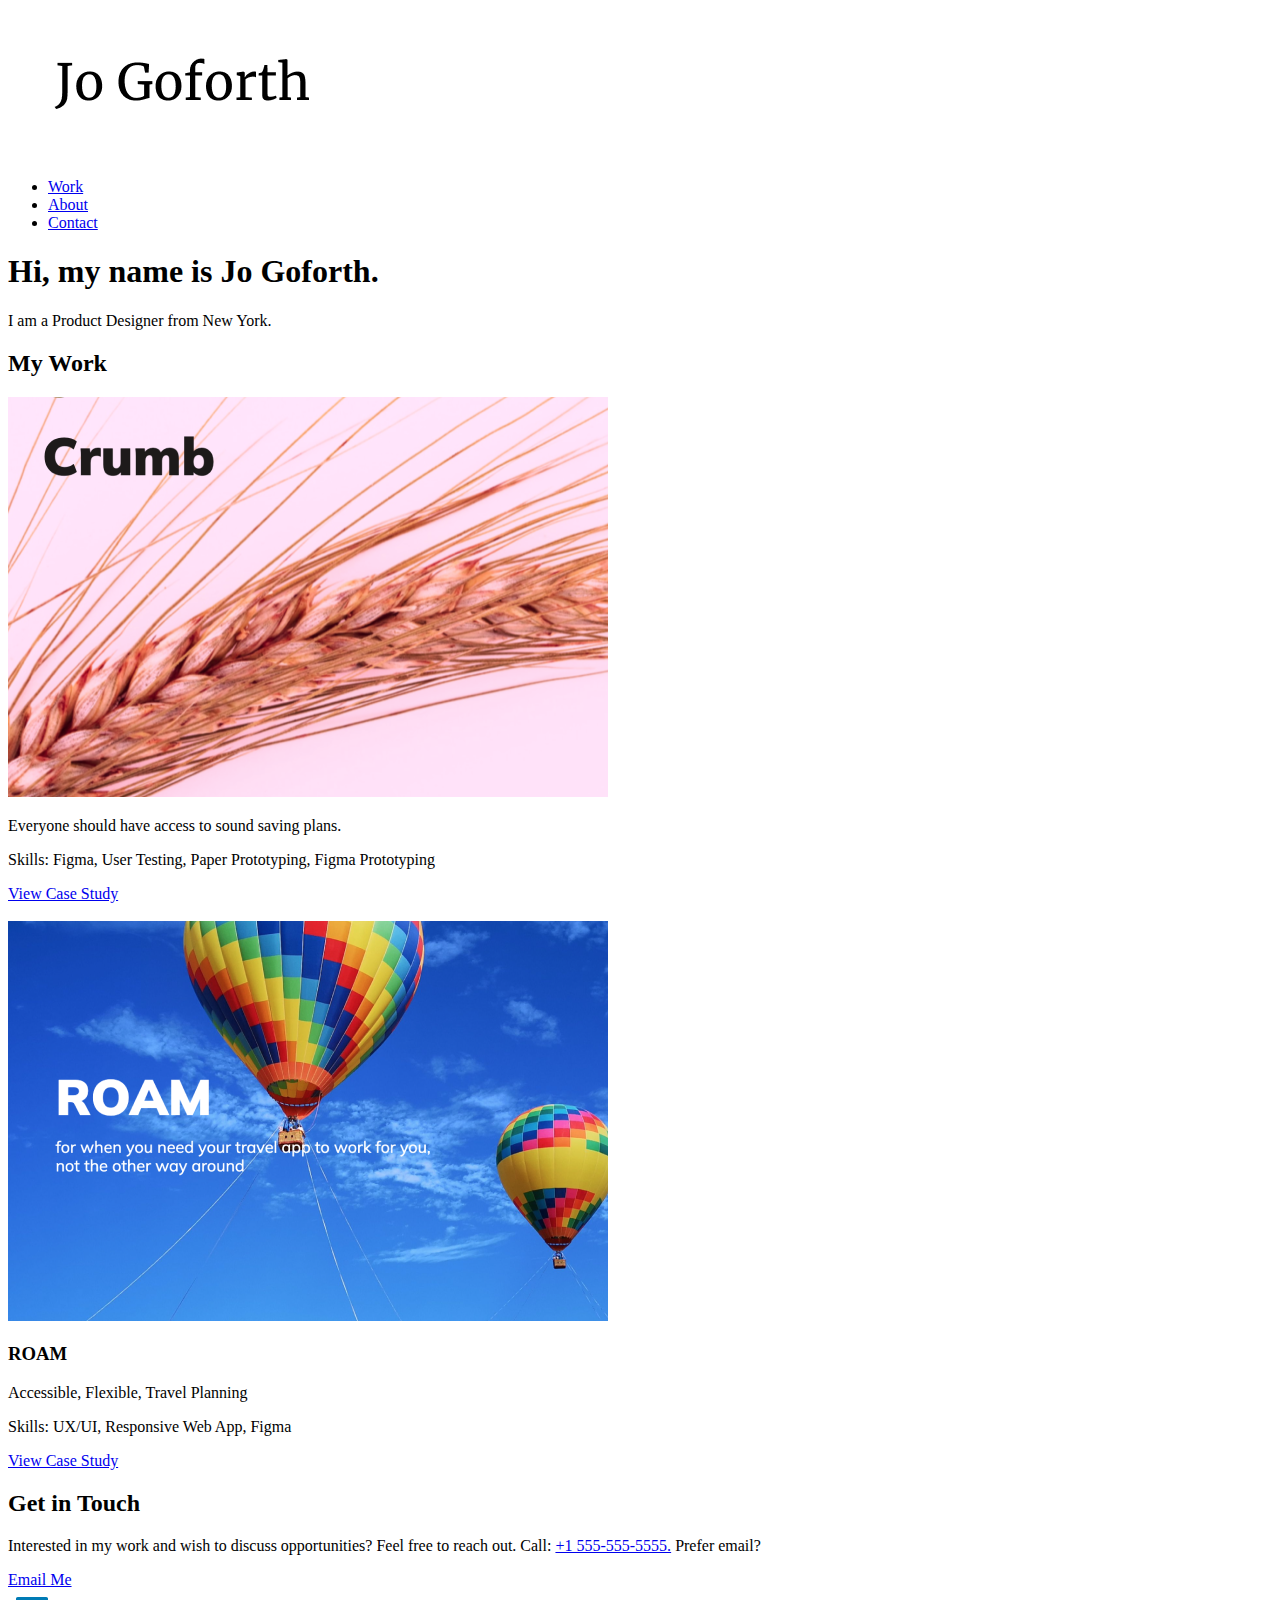
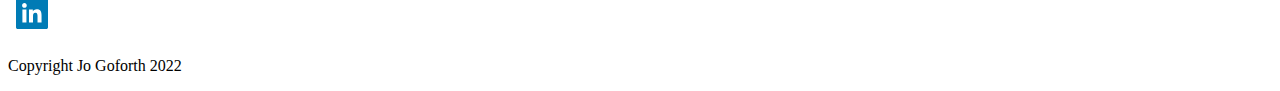
==== index.html @ c33d467b "Initial commit" ====
<!DOCTYPE html>
<html lang="en" dir="ltr">

    <head>
        <meta charset="=utf-8">
        <title>Jo Goforth Product Designer, NYC</title>
    </head>

    <body>
        <header>
            <div>
                <img src="img/name-logo.png.png" alt="Your Name">
            <nav>
                <ul>
                <li><a href="index.html">Work</a></li>
                <li><a href="about.html">About</a></li>
                <li><a href="#contact">Contact</a></li>
                </ul>
            </nav>
        </div>
    </header>
<main>

<div>
<div></div>
<h1>Hi, my name is Jo Goforth.</h1>
<span>I am a Product Designer from New York.</span>
<p></p>
</div>

<h2>My Work</h2>
<div>
<div>
<picture> <source srcset="img/crumb/crumb-600.png" media="(max-width:767px)">
<img src="img/crumb/crumb-600.png.png" alt="My Image">
</picture>
</div>
<div>
<p>Everyone should have access to sound saving plans.</p>
<p> Skills: Figma, User Testing, Paper Prototyping, Figma Prototyping</p>
<a href="#">View Case Study</a>
</div>
</div>
<br>
<div>
    <div>
    <picture> <source srcset="img/roam/roam-600.png" media="(max-width:767px)"> 
    <img src="img/roam/roam-600.png.png" alt="My Image">
    </picture>
    </div>
    <div>
    <h3>ROAM</h3>
    <p>Accessible, Flexible, Travel Planning</p>
    <p> Skills: UX/UI, Responsive Web App, Figma</p>
    <a href="#">View Case Study</a>
    </div>
    </div>
</main>
<footer id="contact">
    <div></div>
    <h2>Get in Touch</h2>
    <p>Interested in my work and wish to discuss opportunities? Feel free to reach out. Call: <a href="tel:+15166331224">+1 555-555-5555.</a> Prefer email?</p>
    <div>
    <a href="mailto:jfgoforthatgmail.com">Email Me</a>
    </div>

    <div>
    <a href="https://www.linkedin.com/in/jo-goforth-458111229/" target="_blank">
    <svg width="48px" height="48px" viewBox="0 0 48 48" version="1.1" xmlns="http://www.w3.org/2000/svg" xmlns:xlink="http://www.w3.org/1999/xlink">
        <title>Linkedin</title>
        <g id="Icon/Social/linkedin-color" stroke="none" stroke-width="1" fill="none" fill-rule="evenodd">
            <path d="M20.9716667,33.5527338 L25.001,33.5527338 L25.001,27.1328007 C25.001,25.439485 25.3213333,23.7988354 27.4206667,23.7988354 C29.491,23.7988354 29.517,25.7351486 29.517,27.2404662 L29.517,33.5527338 L33.5506667,33.5527338 L33.5506667,26.4341413 C33.5506667,22.9381777 32.796,20.2505391 28.711,20.2505391 C26.7483333,20.2505391 25.432,21.3265278 24.8943333,22.3471839 L24.839,22.3471839 L24.839,20.5725357 L20.9716667,20.5725357 L20.9716667,33.5527338 Z M16.423,14.1202696 C15.1273333,14.1202696 14.0823333,15.1682587 14.0823333,16.4595785 C14.0823333,17.7508984 15.1273333,18.7992208 16.423,18.7992208 C17.7133333,18.7992208 18.761,17.7508984 18.761,16.4595785 C18.761,15.1682587 17.7133333,14.1202696 16.423,14.1202696 L16.423,14.1202696 Z M14.4026667,33.5527338 L18.4406667,33.5527338 L18.4406667,20.5725357 L14.4026667,20.5725357 L14.4026667,33.5527338 Z M9.76633333,40 C8.79033333,40 8,39.2090082 8,38.2336851 L8,9.76631493 C8,8.79065843 8.79033333,8 9.76633333,8 L38.234,8 C39.2093333,8 40,8.79065843 40,9.76631493 L40,38.2336851 C40,39.2090082 39.2093333,40 38.234,40 L9.76633333,40 Z" id="Shape" fill="#007BB5"></path>
        </g>
    </svg>
    </a>
    </div>
    <div>
    <p>Copyright Jo Goforth 2022</p>
    </div>
</footer>
</body>

</html>
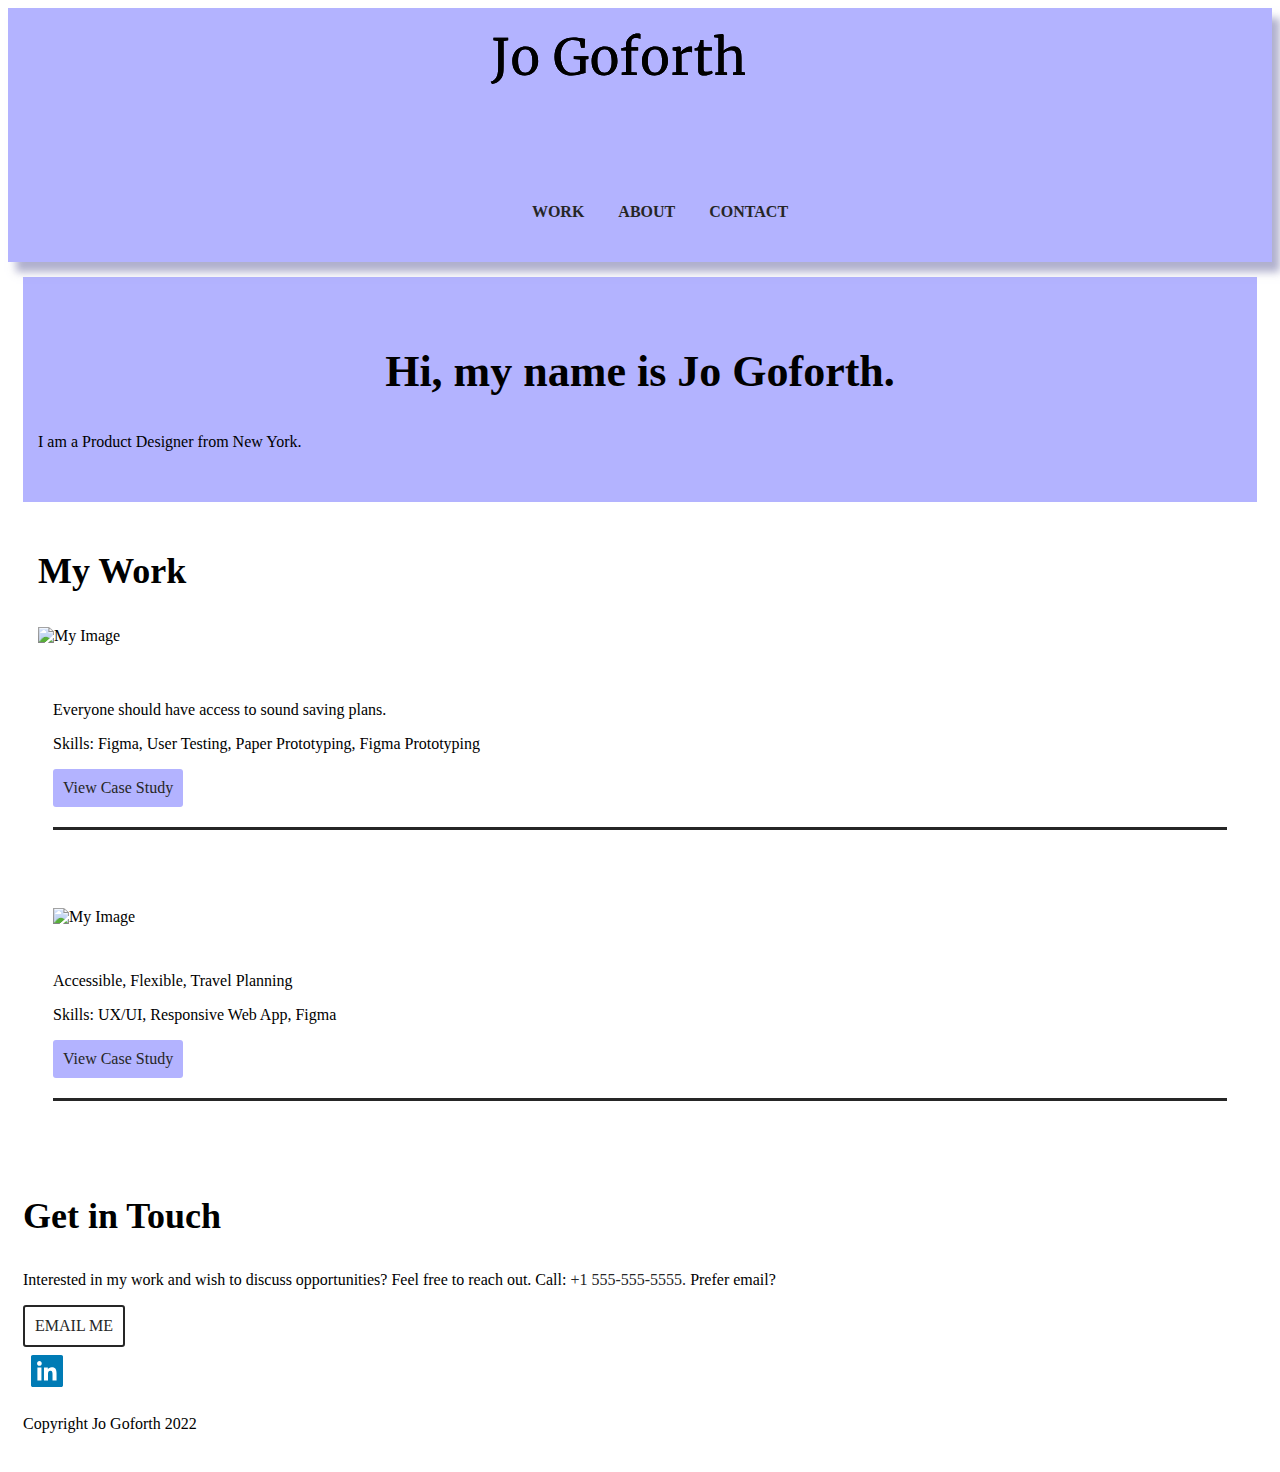
==== commit eef29480: "Added CSS Stylings" ====
--- a/index.html
+++ b/index.html
@@ -2,14 +2,22 @@
 <html lang="en" dir="ltr">
 
     <head>
+        <link rel="stylesheet" type="text/css" href="https://cdnjs.cloudflare.com/ajax/libs/normalize/8.0.0/normalize.min.css">
+  <link rel="stylesheet" type="text/css" href="css/style.css">
         <meta charset="=utf-8">
         <title>Jo Goforth Product Designer, NYC</title>
+        <meta name="viewport" content="width=device-width, initial-scale=1">
+        <link rel="preconnect" href="https://fonts.googleapis.com"><link rel="preconnect" href="https://fonts.gstatic.com" crossorigin>
+        <link href="https://fonts.googleapis.com/css2?family=Merriweather:ital,wght@0,300;0,400;0,700;0,900;1,300;1,400;1,700;1,900&display=swap" rel="stylesheet">
+        <link rel="stylesheet" href="https://cdnjs.cloudflare.com/ajax/libs/normalize/8.0.1/normalize.min.css" integrity="sha512-NhSC1YmyruXifcj/KFRWoC561YpHpc5Jtzgvbuzx5VozKpWvQ+4nXhPdFgmx8xqexRcpAglTj9sIBWINXa8x5w==" crossorigin="anonymous" referrerpolicy="no-referrer" />
     </head>
 
     <body>
         <header>
-            <div>
-                <img src="img/name-logo.png.png" alt="Your Name">
+            <div class="container" class="logo">
+                <svg> xmlns="http://www.w3.org/2000/svg" width="255" height="51" viewBox="0 0 255 51" fill="none">
+                    <path d="M0.7 48.85C2.16667 48.4167 3.48333 47.6333 4.65 46.5C5.81667 45.4 6.66667 44.0333 7.2 42.4C7.63333 41.1333 7.91667 39.6667 8.05 38C8.18333 36.3 8.25 33.7 8.25 30.2V8L3.45 7.35V4.85H18.15V7.35L13.6 8V28.25V30.6C13.6 33.2333 13.5667 35.35 13.5 36.95C13.4333 38.55 13.2833 39.9167 13.05 41.05C12.45 43.7167 11.1333 45.9167 9.1 47.65C7.06667 49.3833 4.71667 50.4833 2.05 50.95L0.7 48.85ZM22.293 28.05C22.293 25.05 22.9096 22.45 24.143 20.25C25.3763 18.05 26.993 16.3833 28.993 15.25C31.0263 14.0833 33.193 13.5 35.493 13.5C39.693 13.5 42.843 14.8333 44.943 17.5C47.0763 20.1667 48.143 23.6667 48.143 28C48.143 31.0333 47.5263 33.65 46.293 35.85C45.0596 38.05 43.4263 39.7167 41.393 40.85C39.393 41.9833 37.243 42.55 34.943 42.55C30.743 42.55 27.5763 41.2167 25.443 38.55C23.343 35.8833 22.293 32.3833 22.293 28.05ZM35.243 39.7C37.543 39.7 39.3096 38.75 40.543 36.85C41.7763 34.95 42.393 32.1333 42.393 28.4C42.393 24.7 41.8263 21.7667 40.693 19.6C39.5596 17.4333 37.743 16.35 35.243 16.35C32.943 16.35 31.1596 17.3 29.893 19.2C28.6596 21.1 28.043 23.9167 28.043 27.65C28.043 31.35 28.6263 34.2833 29.793 36.45C30.9596 38.6167 32.7763 39.7 35.243 39.7ZM81.8281 42.55C78.2281 42.55 75.1115 41.75 72.4781 40.15C69.8781 38.55 67.8948 36.35 66.5281 33.55C65.1615 30.7167 64.4781 27.5167 64.4781 23.95C64.4781 19.85 65.2781 16.3333 66.8781 13.4C68.5115 10.4667 70.7615 8.25 73.6281 6.75C76.4948 5.21666 79.7615 4.45 83.4281 4.45C86.7948 4.45 90.6781 4.96666 95.0781 6L94.6281 14.65H91.0781L89.8781 8.65C89.4115 8.28333 88.6115 7.93333 87.4781 7.6C86.3781 7.26667 84.8948 7.1 83.0281 7.1C80.5948 7.1 78.4448 7.7 76.5781 8.9C74.7115 10.1 73.2448 11.8833 72.1781 14.25C71.1448 16.6167 70.6281 19.4833 70.6281 22.85C70.6281 25.95 71.0448 28.7833 71.8781 31.35C72.7448 33.9167 74.0448 35.9833 75.7781 37.55C77.5448 39.0833 79.6948 39.85 82.2281 39.85C83.8281 39.85 85.3448 39.6667 86.7781 39.3C88.2115 38.9 89.3115 38.3833 90.0781 37.75V26.6L83.7781 26.1V23.15H98.3781V26.1L95.4781 26.55V40C94.7448 40.0333 93.5281 40.3167 91.8281 40.85C90.0948 41.3833 88.4615 41.8 86.9281 42.1C85.3948 42.4 83.6948 42.55 81.8281 42.55ZM101.59 28.05C101.59 25.05 102.207 22.45 103.44 20.25C104.673 18.05 106.29 16.3833 108.29 15.25C110.323 14.0833 112.49 13.5 114.79 13.5C118.99 13.5 122.14 14.8333 124.24 17.5C126.373 20.1667 127.44 23.6667 127.44 28C127.44 31.0333 126.823 33.65 125.59 35.85C124.357 38.05 122.723 39.7167 120.69 40.85C118.69 41.9833 116.54 42.55 114.24 42.55C110.04 42.55 106.873 41.2167 104.74 38.55C102.64 35.8833 101.59 32.3833 101.59 28.05ZM114.54 39.7C116.84 39.7 118.607 38.75 119.84 36.85C121.073 34.95 121.69 32.1333 121.69 28.4C121.69 24.7 121.123 21.7667 119.99 19.6C118.857 17.4333 117.04 16.35 114.54 16.35C112.24 16.35 110.457 17.3 109.19 19.2C107.957 21.1 107.34 23.9167 107.34 27.65C107.34 31.35 107.923 34.2833 109.09 36.45C110.257 38.6167 112.073 39.7 114.54 39.7ZM136.01 17.55H131.31V15.25L136.01 14.3V11.95C136.01 9.88333 136.543 7.98333 137.61 6.25C138.71 4.51667 140.126 3.15 141.86 2.15C143.626 1.11666 145.493 0.599997 147.46 0.599997C148.593 0.599997 149.576 0.749997 150.41 1.05V6.05C150.11 5.78333 149.51 5.53333 148.61 5.3C147.743 5.03333 146.776 4.9 145.71 4.9C144.143 4.9 142.993 5.31667 142.26 6.15C141.56 6.95 141.21 8.35 141.21 10.35V14.3H148.11V17.55H141.21V39.15L146.76 39.55V42H131.76V39.55L136.01 39.1V17.55ZM152.029 28.05C152.029 25.05 152.646 22.45 153.879 20.25C155.113 18.05 156.729 16.3833 158.729 15.25C160.763 14.0833 162.929 13.5 165.229 13.5C169.429 13.5 172.579 14.8333 174.679 17.5C176.813 20.1667 177.879 23.6667 177.879 28C177.879 31.0333 177.263 33.65 176.029 35.85C174.796 38.05 173.163 39.7167 171.129 40.85C169.129 41.9833 166.979 42.55 164.679 42.55C160.479 42.55 157.313 41.2167 155.179 38.55C153.079 35.8833 152.029 32.3833 152.029 28.05ZM164.979 39.7C167.279 39.7 169.046 38.75 170.279 36.85C171.513 34.95 172.129 32.1333 172.129 28.4C172.129 24.7 171.563 21.7667 170.429 19.6C169.296 17.4333 167.479 16.35 164.979 16.35C162.679 16.35 160.896 17.3 159.629 19.2C158.396 21.1 157.779 23.9167 157.779 27.65C157.779 31.35 158.363 34.2833 159.529 36.45C160.696 38.6167 162.513 39.7 164.979 39.7ZM182.549 39.55L186.299 39.25V18.1L182.699 17.2V14.5L189.599 13.6H189.699L190.799 14.5V15.4L190.649 19.3H190.799C191.133 18.7333 191.733 18 192.599 17.1C193.466 16.2 194.583 15.3833 195.949 14.65C197.316 13.8833 198.799 13.5 200.399 13.5C201.066 13.5 201.616 13.5833 202.049 13.75V19.35C201.816 19.1833 201.433 19.0333 200.899 18.9C200.399 18.7333 199.833 18.65 199.199 18.65C196.433 18.65 193.866 19.5 191.499 21.2V39.2L197.849 39.6V42H182.549V39.55ZM213.9 42.5C212 42.5 210.583 42.0667 209.65 41.2C208.716 40.3333 208.25 38.85 208.25 36.75V17.55H204.65V15.3C204.816 15.2667 205.283 15.15 206.05 14.95C206.816 14.75 207.333 14.5667 207.6 14.4C208.133 14.1 208.55 13.5 208.85 12.6C209.116 11.9667 209.433 10.95 209.8 9.55C210.166 8.15 210.383 7.31666 210.45 7.05H213.4L213.5 14.25H221.85V17.55H213.5V32.9C213.5 34.8 213.55 36.1333 213.65 36.9C213.783 37.6667 214.033 38.1667 214.4 38.4C214.8 38.6333 215.466 38.75 216.4 38.75C217.3 38.75 218.283 38.6333 219.35 38.4C220.45 38.1667 221.3 37.9167 221.9 37.65L222.65 39.9C221.85 40.5 220.55 41.0833 218.75 41.65C216.983 42.2167 215.366 42.5 213.9 42.5ZM228.411 4.7L224.211 4.15V2L232.361 1.05H232.461L233.561 1.8V13.4L233.361 17.65C234.428 16.6833 235.894 15.7667 237.761 14.9C239.628 14.0333 241.511 13.6 243.411 13.6C245.511 13.6 247.144 14 248.311 14.8C249.478 15.6 250.294 16.8333 250.761 18.5C251.228 20.1333 251.461 22.35 251.461 25.15V39.1L254.961 39.55V42H243.011V39.55L246.261 39.1V25.1C246.261 23.1333 246.128 21.6 245.861 20.5C245.594 19.3667 245.094 18.5333 244.361 18C243.628 17.4333 242.528 17.15 241.061 17.15C239.861 17.15 238.578 17.45 237.211 18.05C235.844 18.65 234.644 19.35 233.611 20.15V39.1L237.061 39.55V42H225.411V39.55L228.411 39.15V4.7Z" fill="black"/>
+                    <path xmlns="http://www.w3.org/2000/svg" d="M0.7 48.85C2.16667 48.4167 3.48333 47.6333 4.65 46.5C5.81667 45.4 6.66667 44.0333 7.2 42.4C7.63333 41.1333 7.91667 39.6667 8.05 38C8.18333 36.3 8.25 33.7 8.25 30.2V8L3.45 7.35V4.85H18.15V7.35L13.6 8V28.25V30.6C13.6 33.2333 13.5667 35.35 13.5 36.95C13.4333 38.55 13.2833 39.9167 13.05 41.05C12.45 43.7167 11.1333 45.9167 9.1 47.65C7.06667 49.3833 4.71667 50.4833 2.05 50.95L0.7 48.85ZM22.293 28.05C22.293 25.05 22.9096 22.45 24.143 20.25C25.3763 18.05 26.993 16.3833 28.993 15.25C31.0263 14.0833 33.193 13.5 35.493 13.5C39.693 13.5 42.843 14.8333 44.943 17.5C47.0763 20.1667 48.143 23.6667 48.143 28C48.143 31.0333 47.5263 33.65 46.293 35.85C45.0596 38.05 43.4263 39.7167 41.393 40.85C39.393 41.9833 37.243 42.55 34.943 42.55C30.743 42.55 27.5763 41.2167 25.443 38.55C23.343 35.8833 22.293 32.3833 22.293 28.05ZM35.243 39.7C37.543 39.7 39.3096 38.75 40.543 36.85C41.7763 34.95 42.393 32.1333 42.393 28.4C42.393 24.7 41.8263 21.7667 40.693 19.6C39.5596 17.4333 37.743 16.35 35.243 16.35C32.943 16.35 31.1596 17.3 29.893 19.2C28.6596 21.1 28.043 23.9167 28.043 27.65C28.043 31.35 28.6263 34.2833 29.793 36.45C30.9596 38.6167 32.7763 39.7 35.243 39.7ZM81.8281 42.55C78.2281 42.55 75.1115 41.75 72.4781 40.15C69.8781 38.55 67.8948 36.35 66.5281 33.55C65.1615 30.7167 64.4781 27.5167 64.4781 23.95C64.4781 19.85 65.2781 16.3333 66.8781 13.4C68.5115 10.4667 70.7615 8.25 73.6281 6.75C76.4948 5.21666 79.7615 4.45 83.4281 4.45C86.7948 4.45 90.6781 4.96666 95.0781 6L94.6281 14.65H91.0781L89.8781 8.65C89.4115 8.28333 88.6115 7.93333 87.4781 7.6C86.3781 7.26667 84.8948 7.1 83.0281 7.1C80.5948 7.1 78.4448 7.7 76.5781 8.9C74.7115 10.1 73.2448 11.8833 72.1781 14.25C71.1448 16.6167 70.6281 19.4833 70.6281 22.85C70.6281 25.95 71.0448 28.7833 71.8781 31.35C72.7448 33.9167 74.0448 35.9833 75.7781 37.55C77.5448 39.0833 79.6948 39.85 82.2281 39.85C83.8281 39.85 85.3448 39.6667 86.7781 39.3C88.2115 38.9 89.3115 38.3833 90.0781 37.75V26.6L83.7781 26.1V23.15H98.3781V26.1L95.4781 26.55V40C94.7448 40.0333 93.5281 40.3167 91.8281 40.85C90.0948 41.3833 88.4615 41.8 86.9281 42.1C85.3948 42.4 83.6948 42.55 81.8281 42.55ZM101.59 28.05C101.59 25.05 102.207 22.45 103.44 20.25C104.673 18.05 106.29 16.3833 108.29 15.25C110.323 14.0833 112.49 13.5 114.79 13.5C118.99 13.5 122.14 14.8333 124.24 17.5C126.373 20.1667 127.44 23.6667 127.44 28C127.44 31.0333 126.823 33.65 125.59 35.85C124.357 38.05 122.723 39.7167 120.69 40.85C118.69 41.9833 116.54 42.55 114.24 42.55C110.04 42.55 106.873 41.2167 104.74 38.55C102.64 35.8833 101.59 32.3833 101.59 28.05ZM114.54 39.7C116.84 39.7 118.607 38.75 119.84 36.85C121.073 34.95 121.69 32.1333 121.69 28.4C121.69 24.7 121.123 21.7667 119.99 19.6C118.857 17.4333 117.04 16.35 114.54 16.35C112.24 16.35 110.457 17.3 109.19 19.2C107.957 21.1 107.34 23.9167 107.34 27.65C107.34 31.35 107.923 34.2833 109.09 36.45C110.257 38.6167 112.073 39.7 114.54 39.7ZM136.01 17.55H131.31V15.25L136.01 14.3V11.95C136.01 9.88333 136.543 7.98333 137.61 6.25C138.71 4.51667 140.126 3.15 141.86 2.15C143.626 1.11666 145.493 0.599997 147.46 0.599997C148.593 0.599997 149.576 0.749997 150.41 1.05V6.05C150.11 5.78333 149.51 5.53333 148.61 5.3C147.743 5.03333 146.776 4.9 145.71 4.9C144.143 4.9 142.993 5.31667 142.26 6.15C141.56 6.95 141.21 8.35 141.21 10.35V14.3H148.11V17.55H141.21V39.15L146.76 39.55V42H131.76V39.55L136.01 39.1V17.55ZM152.029 28.05C152.029 25.05 152.646 22.45 153.879 20.25C155.113 18.05 156.729 16.3833 158.729 15.25C160.763 14.0833 162.929 13.5 165.229 13.5C169.429 13.5 172.579 14.8333 174.679 17.5C176.813 20.1667 177.879 23.6667 177.879 28C177.879 31.0333 177.263 33.65 176.029 35.85C174.796 38.05 173.163 39.7167 171.129 40.85C169.129 41.9833 166.979 42.55 164.679 42.55C160.479 42.55 157.313 41.2167 155.179 38.55C153.079 35.8833 152.029 32.3833 152.029 28.05ZM164.979 39.7C167.279 39.7 169.046 38.75 170.279 36.85C171.513 34.95 172.129 32.1333 172.129 28.4C172.129 24.7 171.563 21.7667 170.429 19.6C169.296 17.4333 167.479 16.35 164.979 16.35C162.679 16.35 160.896 17.3 159.629 19.2C158.396 21.1 157.779 23.9167 157.779 27.65C157.779 31.35 158.363 34.2833 159.529 36.45C160.696 38.6167 162.513 39.7 164.979 39.7ZM182.549 39.55L186.299 39.25V18.1L182.699 17.2V14.5L189.599 13.6H189.699L190.799 14.5V15.4L190.649 19.3H190.799C191.133 18.7333 191.733 18 192.599 17.1C193.466 16.2 194.583 15.3833 195.949 14.65C197.316 13.8833 198.799 13.5 200.399 13.5C201.066 13.5 201.616 13.5833 202.049 13.75V19.35C201.816 19.1833 201.433 19.0333 200.899 18.9C200.399 18.7333 199.833 18.65 199.199 18.65C196.433 18.65 193.866 19.5 191.499 21.2V39.2L197.849 39.6V42H182.549V39.55ZM213.9 42.5C212 42.5 210.583 42.0667 209.65 41.2C208.716 40.3333 208.25 38.85 208.25 36.75V17.55H204.65V15.3C204.816 15.2667 205.283 15.15 206.05 14.95C206.816 14.75 207.333 14.5667 207.6 14.4C208.133 14.1 208.55 13.5 208.85 12.6C209.116 11.9667 209.433 10.95 209.8 9.55C210.166 8.15 210.383 7.31666 210.45 7.05H213.4L213.5 14.25H221.85V17.55H213.5V32.9C213.5 34.8 213.55 36.1333 213.65 36.9C213.783 37.6667 214.033 38.1667 214.4 38.4C214.8 38.6333 215.466 38.75 216.4 38.75C217.3 38.75 218.283 38.6333 219.35 38.4C220.45 38.1667 221.3 37.9167 221.9 37.65L222.65 39.9C221.85 40.5 220.55 41.0833 218.75 41.65C216.983 42.2167 215.366 42.5 213.9 42.5ZM228.411 4.7L224.211 4.15V2L232.361 1.05H232.461L233.561 1.8V13.4L233.361 17.65C234.428 16.6833 235.894 15.7667 237.761 14.9C239.628 14.0333 241.511 13.6 243.411 13.6C245.511 13.6 247.144 14 248.311 14.8C249.478 15.6 250.294 16.8333 250.761 18.5C251.228 20.1333 251.461 22.35 251.461 25.15V39.1L254.961 39.55V42H243.011V39.55L246.261 39.1V25.1C246.261 23.1333 246.128 21.6 245.861 20.5C245.594 19.3667 245.094 18.5333 244.361 18C243.628 17.4333 242.528 17.15 241.061 17.15C239.861 17.15 238.578 17.45 237.211 18.05C235.844 18.65 234.644 19.35 233.611 20.15V39.1L237.061 39.55V42H225.411V39.55L228.411 39.15V4.7Z" fill="black"/></svg>
             <nav>
                 <ul>
                 <li><a href="index.html">Work</a></li>
@@ -19,49 +27,55 @@
             </nav>
         </div>
     </header>
-<main>
-
-<div>
-<div></div>
+<!--Hero Section-->
+    <main>
+<div class="container">
+<div id="hero">
+    <div class="container" class="center">
 <h1>Hi, my name is Jo Goforth.</h1>
-<span>I am a Product Designer from New York.</span>
+<span>I am a Product Designer from New York. </span>
 <p></p>
 </div>
-
+</div>
+<!--Work Section-->
+<div id="work">
+    <div class="container">
 <h2>My Work</h2>
-<div>
-<div>
+<div class="row">
 <picture> <source srcset="img/crumb/crumb-600.png" media="(max-width:767px)">
-<img src="img/crumb/crumb-600.png.png" alt="My Image">
+<img src="img/crumb/crumb-600.png" alt="My Image">
 </picture>
 </div>
-<div>
+<div class="container">
 <p>Everyone should have access to sound saving plans.</p>
 <p> Skills: Figma, User Testing, Paper Prototyping, Figma Prototyping</p>
-<a href="#">View Case Study</a>
+<a href="crumb.html" class="button">View Case Study</a>
+<div class="bottom"></div>
 </div>
 </div>
 <br>
-<div>
-    <div>
+<div class="container">
+    <div class="container">
     <picture> <source srcset="img/roam/roam-600.png" media="(max-width:767px)"> 
-    <img src="img/roam/roam-600.png.png" alt="My Image">
+    <img src="img/roam/roam-600.png" alt="My Image">
     </picture>
     </div>
-    <div>
-    <h3>ROAM</h3>
+    <div class="container">
     <p>Accessible, Flexible, Travel Planning</p>
     <p> Skills: UX/UI, Responsive Web App, Figma</p>
-    <a href="#">View Case Study</a>
+    <a href="#" class="button">View Case Study</a>
+    <div class="bottom"></div>
     </div>
     </div>
 </main>
+<!--Footer-->
 <footer id="contact">
-    <div></div>
+    </div>
+    <div class="container">
     <h2>Get in Touch</h2>
-    <p>Interested in my work and wish to discuss opportunities? Feel free to reach out. Call: <a href="tel:+15166331224">+1 555-555-5555.</a> Prefer email?</p>
+    <p>Interested in my work and wish to discuss opportunities? Feel free to reach out. Call: <a href="tel:+555555555">+1 555-555-5555.</a> Prefer email?</p>
     <div>
-    <a href="mailto:jfgoforthatgmail.com">Email Me</a>
+    <a href="mailto:jfgoforthatgmail.com" class="button contact">Email Me</a>
     </div>
 
     <div>
--- a/css/style.css
+++ b/css/style.css
@@ -0,0 +1,152 @@
+/*
+Colors Used:
+Primary Color (ivory): rgb(255, 255, 240)
+Secondary Color (black) rgb (38, 38,38)
+Tertiary Color (lavendar) rgb(179, 179, 255)
+
+*/
+
+*{
+  box-sizing: border-box;
+}
+
+body{ 
+background-color: rgb(255, 255, 240)
+font-family: 'Merriweather', serif;
+font-size: 16px
+font-weight: 300
+line-height: 1.6
+color: rgb (38, 38,38)
+}
+
+h1, h2, h3, h4{line-height: 1.4;}
+h1 {
+    font-size: 2.75em;
+    font-weight: 700;
+}
+h2{
+    font-size: 2.25em;
+    font-weight: 700;
+}
+
+h3{
+    font-size: 1.75em;
+    font-weight: 400;
+}
+
+h4 {
+    font-size: 1.35em;
+    font-weight: 400;
+}
+
+img {
+    width: 100%;
+  }
+  a {
+    color: rgb(38, 38, 38);
+    text-decoration: none;
+  }
+  a:hover {
+    color: rgb(89, 89, 89)
+;
+    text-decoration: underline;}
+
+    a:visited { 
+        color: rgb(0, 136, 204)
+        ;
+      }
+      a:active { 
+        color:(ivory): rgb(255, 255, 240); }
+
+a:hover,
+a:focus {
+  color: ;
+  text-decoration: underline;
+}
+.button {
+    display: inline-block; 
+    background-color: rgb(179, 179, 255);
+    color: rgb(38, 38, 38); 
+    font-weight: 400;
+    padding: 10px;
+    border-radius: 3px;
+    border-bottom: 2px rgb(38, 38, 38); 
+    transition: 0.2s opacity;
+  }
+  .button:hover {
+    opacity: 0.8; 
+    text-decoration: none;
+  }
+
+  .button.contact {
+    background-color: transparent;
+    color:  rgb(38, 38, 38);
+    text-transform: uppercase;
+    border: 2px solid rgb(38, 38, 38);
+  }
+  .button.contact:hover {
+    background-color: rgb(89, 89, 89) ;
+    color: rgb(179, 179, 255);
+  }
+
+  /* Layout Styling */
+
+.container{
+  padding: 15px;
+}
+.row{
+  margin: 25px 0;
+}
+
+.bottom{
+  padding: 10px;
+  border-bottom: 3px solid rgb(38, 38, 38);
+}
+#hero h1{
+  text-align: center;
+}
+.center{
+  text-align: center;
+}
+.logo{
+  max-width: 250px;
+}
+header{
+  background-color: rgb(179, 179, 255);
+  text-align: center;
+  padding: 10px 0;
+  box-shadow: 8px 10px 8px 0px rgba(155,155,191,0.79);
+-webkit-box-shadow: 8px 10px 8px 0px rgba(155,155,191,0.79);
+-moz-box-shadow: 8px 10px 8px 0px rgba(155,155,191,0.79);
+position: relative;
+}
+
+nav {
+ display: inline-block;
+ width: 100%;
+}
+nav > ul > li{
+  display: inline-block;
+  list-style-type: none;
+  padding: 0;
+}
+nav > ul > li > a {
+  padding: 0 15px;
+  text-transform: uppercase;
+  font-weight: 700;
+  color:rgb(38, 38, 38)
+}
+
+nav > ul > li > a:visited {
+  padding: 0 15px;
+  text-transform: uppercase;
+  font-weight: 700;
+  color:rgb(0, 136, 204)
+}
+
+#hero {
+  background-color: rgb(179, 179, 255);
+  padding: 20px 0;
+  display: inline-block;
+  width: 100%;
+}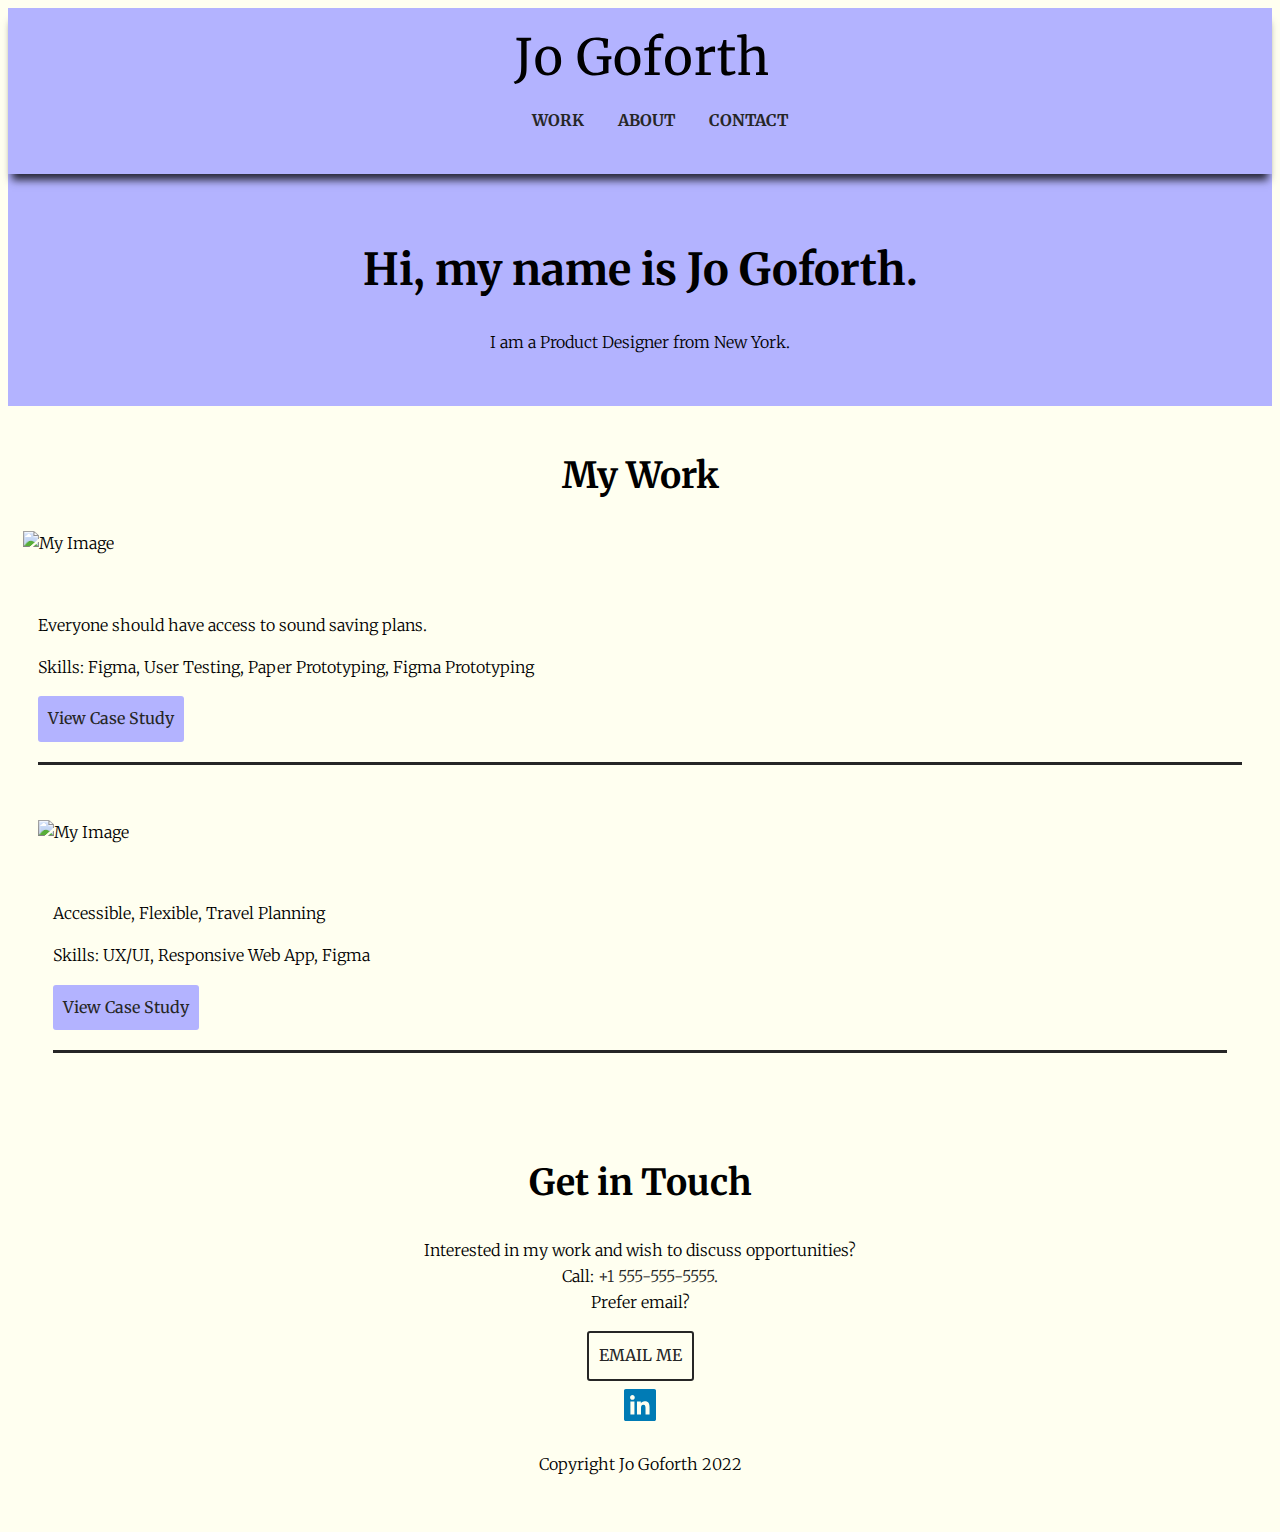
==== commit 8795fb08: "Code Fixes" ====
--- a/index.html
+++ b/index.html
@@ -14,9 +14,9 @@
 
     <body>
         <header>
-            <div class="container" class="logo">
-                <svg> xmlns="http://www.w3.org/2000/svg" width="255" height="51" viewBox="0 0 255 51" fill="none">
-                    <path d="M0.7 48.85C2.16667 48.4167 3.48333 47.6333 4.65 46.5C5.81667 45.4 6.66667 44.0333 7.2 42.4C7.63333 41.1333 7.91667 39.6667 8.05 38C8.18333 36.3 8.25 33.7 8.25 30.2V8L3.45 7.35V4.85H18.15V7.35L13.6 8V28.25V30.6C13.6 33.2333 13.5667 35.35 13.5 36.95C13.4333 38.55 13.2833 39.9167 13.05 41.05C12.45 43.7167 11.1333 45.9167 9.1 47.65C7.06667 49.3833 4.71667 50.4833 2.05 50.95L0.7 48.85ZM22.293 28.05C22.293 25.05 22.9096 22.45 24.143 20.25C25.3763 18.05 26.993 16.3833 28.993 15.25C31.0263 14.0833 33.193 13.5 35.493 13.5C39.693 13.5 42.843 14.8333 44.943 17.5C47.0763 20.1667 48.143 23.6667 48.143 28C48.143 31.0333 47.5263 33.65 46.293 35.85C45.0596 38.05 43.4263 39.7167 41.393 40.85C39.393 41.9833 37.243 42.55 34.943 42.55C30.743 42.55 27.5763 41.2167 25.443 38.55C23.343 35.8833 22.293 32.3833 22.293 28.05ZM35.243 39.7C37.543 39.7 39.3096 38.75 40.543 36.85C41.7763 34.95 42.393 32.1333 42.393 28.4C42.393 24.7 41.8263 21.7667 40.693 19.6C39.5596 17.4333 37.743 16.35 35.243 16.35C32.943 16.35 31.1596 17.3 29.893 19.2C28.6596 21.1 28.043 23.9167 28.043 27.65C28.043 31.35 28.6263 34.2833 29.793 36.45C30.9596 38.6167 32.7763 39.7 35.243 39.7ZM81.8281 42.55C78.2281 42.55 75.1115 41.75 72.4781 40.15C69.8781 38.55 67.8948 36.35 66.5281 33.55C65.1615 30.7167 64.4781 27.5167 64.4781 23.95C64.4781 19.85 65.2781 16.3333 66.8781 13.4C68.5115 10.4667 70.7615 8.25 73.6281 6.75C76.4948 5.21666 79.7615 4.45 83.4281 4.45C86.7948 4.45 90.6781 4.96666 95.0781 6L94.6281 14.65H91.0781L89.8781 8.65C89.4115 8.28333 88.6115 7.93333 87.4781 7.6C86.3781 7.26667 84.8948 7.1 83.0281 7.1C80.5948 7.1 78.4448 7.7 76.5781 8.9C74.7115 10.1 73.2448 11.8833 72.1781 14.25C71.1448 16.6167 70.6281 19.4833 70.6281 22.85C70.6281 25.95 71.0448 28.7833 71.8781 31.35C72.7448 33.9167 74.0448 35.9833 75.7781 37.55C77.5448 39.0833 79.6948 39.85 82.2281 39.85C83.8281 39.85 85.3448 39.6667 86.7781 39.3C88.2115 38.9 89.3115 38.3833 90.0781 37.75V26.6L83.7781 26.1V23.15H98.3781V26.1L95.4781 26.55V40C94.7448 40.0333 93.5281 40.3167 91.8281 40.85C90.0948 41.3833 88.4615 41.8 86.9281 42.1C85.3948 42.4 83.6948 42.55 81.8281 42.55ZM101.59 28.05C101.59 25.05 102.207 22.45 103.44 20.25C104.673 18.05 106.29 16.3833 108.29 15.25C110.323 14.0833 112.49 13.5 114.79 13.5C118.99 13.5 122.14 14.8333 124.24 17.5C126.373 20.1667 127.44 23.6667 127.44 28C127.44 31.0333 126.823 33.65 125.59 35.85C124.357 38.05 122.723 39.7167 120.69 40.85C118.69 41.9833 116.54 42.55 114.24 42.55C110.04 42.55 106.873 41.2167 104.74 38.55C102.64 35.8833 101.59 32.3833 101.59 28.05ZM114.54 39.7C116.84 39.7 118.607 38.75 119.84 36.85C121.073 34.95 121.69 32.1333 121.69 28.4C121.69 24.7 121.123 21.7667 119.99 19.6C118.857 17.4333 117.04 16.35 114.54 16.35C112.24 16.35 110.457 17.3 109.19 19.2C107.957 21.1 107.34 23.9167 107.34 27.65C107.34 31.35 107.923 34.2833 109.09 36.45C110.257 38.6167 112.073 39.7 114.54 39.7ZM136.01 17.55H131.31V15.25L136.01 14.3V11.95C136.01 9.88333 136.543 7.98333 137.61 6.25C138.71 4.51667 140.126 3.15 141.86 2.15C143.626 1.11666 145.493 0.599997 147.46 0.599997C148.593 0.599997 149.576 0.749997 150.41 1.05V6.05C150.11 5.78333 149.51 5.53333 148.61 5.3C147.743 5.03333 146.776 4.9 145.71 4.9C144.143 4.9 142.993 5.31667 142.26 6.15C141.56 6.95 141.21 8.35 141.21 10.35V14.3H148.11V17.55H141.21V39.15L146.76 39.55V42H131.76V39.55L136.01 39.1V17.55ZM152.029 28.05C152.029 25.05 152.646 22.45 153.879 20.25C155.113 18.05 156.729 16.3833 158.729 15.25C160.763 14.0833 162.929 13.5 165.229 13.5C169.429 13.5 172.579 14.8333 174.679 17.5C176.813 20.1667 177.879 23.6667 177.879 28C177.879 31.0333 177.263 33.65 176.029 35.85C174.796 38.05 173.163 39.7167 171.129 40.85C169.129 41.9833 166.979 42.55 164.679 42.55C160.479 42.55 157.313 41.2167 155.179 38.55C153.079 35.8833 152.029 32.3833 152.029 28.05ZM164.979 39.7C167.279 39.7 169.046 38.75 170.279 36.85C171.513 34.95 172.129 32.1333 172.129 28.4C172.129 24.7 171.563 21.7667 170.429 19.6C169.296 17.4333 167.479 16.35 164.979 16.35C162.679 16.35 160.896 17.3 159.629 19.2C158.396 21.1 157.779 23.9167 157.779 27.65C157.779 31.35 158.363 34.2833 159.529 36.45C160.696 38.6167 162.513 39.7 164.979 39.7ZM182.549 39.55L186.299 39.25V18.1L182.699 17.2V14.5L189.599 13.6H189.699L190.799 14.5V15.4L190.649 19.3H190.799C191.133 18.7333 191.733 18 192.599 17.1C193.466 16.2 194.583 15.3833 195.949 14.65C197.316 13.8833 198.799 13.5 200.399 13.5C201.066 13.5 201.616 13.5833 202.049 13.75V19.35C201.816 19.1833 201.433 19.0333 200.899 18.9C200.399 18.7333 199.833 18.65 199.199 18.65C196.433 18.65 193.866 19.5 191.499 21.2V39.2L197.849 39.6V42H182.549V39.55ZM213.9 42.5C212 42.5 210.583 42.0667 209.65 41.2C208.716 40.3333 208.25 38.85 208.25 36.75V17.55H204.65V15.3C204.816 15.2667 205.283 15.15 206.05 14.95C206.816 14.75 207.333 14.5667 207.6 14.4C208.133 14.1 208.55 13.5 208.85 12.6C209.116 11.9667 209.433 10.95 209.8 9.55C210.166 8.15 210.383 7.31666 210.45 7.05H213.4L213.5 14.25H221.85V17.55H213.5V32.9C213.5 34.8 213.55 36.1333 213.65 36.9C213.783 37.6667 214.033 38.1667 214.4 38.4C214.8 38.6333 215.466 38.75 216.4 38.75C217.3 38.75 218.283 38.6333 219.35 38.4C220.45 38.1667 221.3 37.9167 221.9 37.65L222.65 39.9C221.85 40.5 220.55 41.0833 218.75 41.65C216.983 42.2167 215.366 42.5 213.9 42.5ZM228.411 4.7L224.211 4.15V2L232.361 1.05H232.461L233.561 1.8V13.4L233.361 17.65C234.428 16.6833 235.894 15.7667 237.761 14.9C239.628 14.0333 241.511 13.6 243.411 13.6C245.511 13.6 247.144 14 248.311 14.8C249.478 15.6 250.294 16.8333 250.761 18.5C251.228 20.1333 251.461 22.35 251.461 25.15V39.1L254.961 39.55V42H243.011V39.55L246.261 39.1V25.1C246.261 23.1333 246.128 21.6 245.861 20.5C245.594 19.3667 245.094 18.5333 244.361 18C243.628 17.4333 242.528 17.15 241.061 17.15C239.861 17.15 238.578 17.45 237.211 18.05C235.844 18.65 234.644 19.35 233.611 20.15V39.1L237.061 39.55V42H225.411V39.55L228.411 39.15V4.7Z" fill="black"/>
+            <div class ="container" class="logo">
+                <svg xmlns="http://www.w3.org/2000/svg" width="255" height="51" viewBox="0 0 255 51" fill="none">
+                    path d="M0.7 48.85C2.16667 48.4167 3.48333 47.6333 4.65 46.5C5.81667 45.4 6.66667 44.0333 7.2 42.4C7.63333 41.1333 7.91667 39.6667 8.05 38C8.18333 36.3 8.25 33.7 8.25 30.2V8L3.45 7.35V4.85H18.15V7.35L13.6 8V28.25V30.6C13.6 33.2333 13.5667 35.35 13.5 36.95C13.4333 38.55 13.2833 39.9167 13.05 41.05C12.45 43.7167 11.1333 45.9167 9.1 47.65C7.06667 49.3833 4.71667 50.4833 2.05 50.95L0.7 48.85ZM22.293 28.05C22.293 25.05 22.9096 22.45 24.143 20.25C25.3763 18.05 26.993 16.3833 28.993 15.25C31.0263 14.0833 33.193 13.5 35.493 13.5C39.693 13.5 42.843 14.8333 44.943 17.5C47.0763 20.1667 48.143 23.6667 48.143 28C48.143 31.0333 47.5263 33.65 46.293 35.85C45.0596 38.05 43.4263 39.7167 41.393 40.85C39.393 41.9833 37.243 42.55 34.943 42.55C30.743 42.55 27.5763 41.2167 25.443 38.55C23.343 35.8833 22.293 32.3833 22.293 28.05ZM35.243 39.7C37.543 39.7 39.3096 38.75 40.543 36.85C41.7763 34.95 42.393 32.1333 42.393 28.4C42.393 24.7 41.8263 21.7667 40.693 19.6C39.5596 17.4333 37.743 16.35 35.243 16.35C32.943 16.35 31.1596 17.3 29.893 19.2C28.6596 21.1 28.043 23.9167 28.043 27.65C28.043 31.35 28.6263 34.2833 29.793 36.45C30.9596 38.6167 32.7763 39.7 35.243 39.7ZM81.8281 42.55C78.2281 42.55 75.1115 41.75 72.4781 40.15C69.8781 38.55 67.8948 36.35 66.5281 33.55C65.1615 30.7167 64.4781 27.5167 64.4781 23.95C64.4781 19.85 65.2781 16.3333 66.8781 13.4C68.5115 10.4667 70.7615 8.25 73.6281 6.75C76.4948 5.21666 79.7615 4.45 83.4281 4.45C86.7948 4.45 90.6781 4.96666 95.0781 6L94.6281 14.65H91.0781L89.8781 8.65C89.4115 8.28333 88.6115 7.93333 87.4781 7.6C86.3781 7.26667 84.8948 7.1 83.0281 7.1C80.5948 7.1 78.4448 7.7 76.5781 8.9C74.7115 10.1 73.2448 11.8833 72.1781 14.25C71.1448 16.6167 70.6281 19.4833 70.6281 22.85C70.6281 25.95 71.0448 28.7833 71.8781 31.35C72.7448 33.9167 74.0448 35.9833 75.7781 37.55C77.5448 39.0833 79.6948 39.85 82.2281 39.85C83.8281 39.85 85.3448 39.6667 86.7781 39.3C88.2115 38.9 89.3115 38.3833 90.0781 37.75V26.6L83.7781 26.1V23.15H98.3781V26.1L95.4781 26.55V40C94.7448 40.0333 93.5281 40.3167 91.8281 40.85C90.0948 41.3833 88.4615 41.8 86.9281 42.1C85.3948 42.4 83.6948 42.55 81.8281 42.55ZM101.59 28.05C101.59 25.05 102.207 22.45 103.44 20.25C104.673 18.05 106.29 16.3833 108.29 15.25C110.323 14.0833 112.49 13.5 114.79 13.5C118.99 13.5 122.14 14.8333 124.24 17.5C126.373 20.1667 127.44 23.6667 127.44 28C127.44 31.0333 126.823 33.65 125.59 35.85C124.357 38.05 122.723 39.7167 120.69 40.85C118.69 41.9833 116.54 42.55 114.24 42.55C110.04 42.55 106.873 41.2167 104.74 38.55C102.64 35.8833 101.59 32.3833 101.59 28.05ZM114.54 39.7C116.84 39.7 118.607 38.75 119.84 36.85C121.073 34.95 121.69 32.1333 121.69 28.4C121.69 24.7 121.123 21.7667 119.99 19.6C118.857 17.4333 117.04 16.35 114.54 16.35C112.24 16.35 110.457 17.3 109.19 19.2C107.957 21.1 107.34 23.9167 107.34 27.65C107.34 31.35 107.923 34.2833 109.09 36.45C110.257 38.6167 112.073 39.7 114.54 39.7ZM136.01 17.55H131.31V15.25L136.01 14.3V11.95C136.01 9.88333 136.543 7.98333 137.61 6.25C138.71 4.51667 140.126 3.15 141.86 2.15C143.626 1.11666 145.493 0.599997 147.46 0.599997C148.593 0.599997 149.576 0.749997 150.41 1.05V6.05C150.11 5.78333 149.51 5.53333 148.61 5.3C147.743 5.03333 146.776 4.9 145.71 4.9C144.143 4.9 142.993 5.31667 142.26 6.15C141.56 6.95 141.21 8.35 141.21 10.35V14.3H148.11V17.55H141.21V39.15L146.76 39.55V42H131.76V39.55L136.01 39.1V17.55ZM152.029 28.05C152.029 25.05 152.646 22.45 153.879 20.25C155.113 18.05 156.729 16.3833 158.729 15.25C160.763 14.0833 162.929 13.5 165.229 13.5C169.429 13.5 172.579 14.8333 174.679 17.5C176.813 20.1667 177.879 23.6667 177.879 28C177.879 31.0333 177.263 33.65 176.029 35.85C174.796 38.05 173.163 39.7167 171.129 40.85C169.129 41.9833 166.979 42.55 164.679 42.55C160.479 42.55 157.313 41.2167 155.179 38.55C153.079 35.8833 152.029 32.3833 152.029 28.05ZM164.979 39.7C167.279 39.7 169.046 38.75 170.279 36.85C171.513 34.95 172.129 32.1333 172.129 28.4C172.129 24.7 171.563 21.7667 170.429 19.6C169.296 17.4333 167.479 16.35 164.979 16.35C162.679 16.35 160.896 17.3 159.629 19.2C158.396 21.1 157.779 23.9167 157.779 27.65C157.779 31.35 158.363 34.2833 159.529 36.45C160.696 38.6167 162.513 39.7 164.979 39.7ZM182.549 39.55L186.299 39.25V18.1L182.699 17.2V14.5L189.599 13.6H189.699L190.799 14.5V15.4L190.649 19.3H190.799C191.133 18.7333 191.733 18 192.599 17.1C193.466 16.2 194.583 15.3833 195.949 14.65C197.316 13.8833 198.799 13.5 200.399 13.5C201.066 13.5 201.616 13.5833 202.049 13.75V19.35C201.816 19.1833 201.433 19.0333 200.899 18.9C200.399 18.7333 199.833 18.65 199.199 18.65C196.433 18.65 193.866 19.5 191.499 21.2V39.2L197.849 39.6V42H182.549V39.55ZM213.9 42.5C212 42.5 210.583 42.0667 209.65 41.2C208.716 40.3333 208.25 38.85 208.25 36.75V17.55H204.65V15.3C204.816 15.2667 205.283 15.15 206.05 14.95C206.816 14.75 207.333 14.5667 207.6 14.4C208.133 14.1 208.55 13.5 208.85 12.6C209.116 11.9667 209.433 10.95 209.8 9.55C210.166 8.15 210.383 7.31666 210.45 7.05H213.4L213.5 14.25H221.85V17.55H213.5V32.9C213.5 34.8 213.55 36.1333 213.65 36.9C213.783 37.6667 214.033 38.1667 214.4 38.4C214.8 38.6333 215.466 38.75 216.4 38.75C217.3 38.75 218.283 38.6333 219.35 38.4C220.45 38.1667 221.3 37.9167 221.9 37.65L222.65 39.9C221.85 40.5 220.55 41.0833 218.75 41.65C216.983 42.2167 215.366 42.5 213.9 42.5ZM228.411 4.7L224.211 4.15V2L232.361 1.05H232.461L233.561 1.8V13.4L233.361 17.65C234.428 16.6833 235.894 15.7667 237.761 14.9C239.628 14.0333 241.511 13.6 243.411 13.6C245.511 13.6 247.144 14 248.311 14.8C249.478 15.6 250.294 16.8333 250.761 18.5C251.228 20.1333 251.461 22.35 251.461 25.15V39.1L254.961 39.55V42H243.011V39.55L246.261 39.1V25.1C246.261 23.1333 246.128 21.6 245.861 20.5C245.594 19.3667 245.094 18.5333 244.361 18C243.628 17.4333 242.528 17.15 241.061 17.15C239.861 17.15 238.578 17.45 237.211 18.05C235.844 18.65 234.644 19.35 233.611 20.15V39.1L237.061 39.55V42H225.411V39.55L228.411 39.15V4.7Z" fill="black"/>
                     <path xmlns="http://www.w3.org/2000/svg" d="M0.7 48.85C2.16667 48.4167 3.48333 47.6333 4.65 46.5C5.81667 45.4 6.66667 44.0333 7.2 42.4C7.63333 41.1333 7.91667 39.6667 8.05 38C8.18333 36.3 8.25 33.7 8.25 30.2V8L3.45 7.35V4.85H18.15V7.35L13.6 8V28.25V30.6C13.6 33.2333 13.5667 35.35 13.5 36.95C13.4333 38.55 13.2833 39.9167 13.05 41.05C12.45 43.7167 11.1333 45.9167 9.1 47.65C7.06667 49.3833 4.71667 50.4833 2.05 50.95L0.7 48.85ZM22.293 28.05C22.293 25.05 22.9096 22.45 24.143 20.25C25.3763 18.05 26.993 16.3833 28.993 15.25C31.0263 14.0833 33.193 13.5 35.493 13.5C39.693 13.5 42.843 14.8333 44.943 17.5C47.0763 20.1667 48.143 23.6667 48.143 28C48.143 31.0333 47.5263 33.65 46.293 35.85C45.0596 38.05 43.4263 39.7167 41.393 40.85C39.393 41.9833 37.243 42.55 34.943 42.55C30.743 42.55 27.5763 41.2167 25.443 38.55C23.343 35.8833 22.293 32.3833 22.293 28.05ZM35.243 39.7C37.543 39.7 39.3096 38.75 40.543 36.85C41.7763 34.95 42.393 32.1333 42.393 28.4C42.393 24.7 41.8263 21.7667 40.693 19.6C39.5596 17.4333 37.743 16.35 35.243 16.35C32.943 16.35 31.1596 17.3 29.893 19.2C28.6596 21.1 28.043 23.9167 28.043 27.65C28.043 31.35 28.6263 34.2833 29.793 36.45C30.9596 38.6167 32.7763 39.7 35.243 39.7ZM81.8281 42.55C78.2281 42.55 75.1115 41.75 72.4781 40.15C69.8781 38.55 67.8948 36.35 66.5281 33.55C65.1615 30.7167 64.4781 27.5167 64.4781 23.95C64.4781 19.85 65.2781 16.3333 66.8781 13.4C68.5115 10.4667 70.7615 8.25 73.6281 6.75C76.4948 5.21666 79.7615 4.45 83.4281 4.45C86.7948 4.45 90.6781 4.96666 95.0781 6L94.6281 14.65H91.0781L89.8781 8.65C89.4115 8.28333 88.6115 7.93333 87.4781 7.6C86.3781 7.26667 84.8948 7.1 83.0281 7.1C80.5948 7.1 78.4448 7.7 76.5781 8.9C74.7115 10.1 73.2448 11.8833 72.1781 14.25C71.1448 16.6167 70.6281 19.4833 70.6281 22.85C70.6281 25.95 71.0448 28.7833 71.8781 31.35C72.7448 33.9167 74.0448 35.9833 75.7781 37.55C77.5448 39.0833 79.6948 39.85 82.2281 39.85C83.8281 39.85 85.3448 39.6667 86.7781 39.3C88.2115 38.9 89.3115 38.3833 90.0781 37.75V26.6L83.7781 26.1V23.15H98.3781V26.1L95.4781 26.55V40C94.7448 40.0333 93.5281 40.3167 91.8281 40.85C90.0948 41.3833 88.4615 41.8 86.9281 42.1C85.3948 42.4 83.6948 42.55 81.8281 42.55ZM101.59 28.05C101.59 25.05 102.207 22.45 103.44 20.25C104.673 18.05 106.29 16.3833 108.29 15.25C110.323 14.0833 112.49 13.5 114.79 13.5C118.99 13.5 122.14 14.8333 124.24 17.5C126.373 20.1667 127.44 23.6667 127.44 28C127.44 31.0333 126.823 33.65 125.59 35.85C124.357 38.05 122.723 39.7167 120.69 40.85C118.69 41.9833 116.54 42.55 114.24 42.55C110.04 42.55 106.873 41.2167 104.74 38.55C102.64 35.8833 101.59 32.3833 101.59 28.05ZM114.54 39.7C116.84 39.7 118.607 38.75 119.84 36.85C121.073 34.95 121.69 32.1333 121.69 28.4C121.69 24.7 121.123 21.7667 119.99 19.6C118.857 17.4333 117.04 16.35 114.54 16.35C112.24 16.35 110.457 17.3 109.19 19.2C107.957 21.1 107.34 23.9167 107.34 27.65C107.34 31.35 107.923 34.2833 109.09 36.45C110.257 38.6167 112.073 39.7 114.54 39.7ZM136.01 17.55H131.31V15.25L136.01 14.3V11.95C136.01 9.88333 136.543 7.98333 137.61 6.25C138.71 4.51667 140.126 3.15 141.86 2.15C143.626 1.11666 145.493 0.599997 147.46 0.599997C148.593 0.599997 149.576 0.749997 150.41 1.05V6.05C150.11 5.78333 149.51 5.53333 148.61 5.3C147.743 5.03333 146.776 4.9 145.71 4.9C144.143 4.9 142.993 5.31667 142.26 6.15C141.56 6.95 141.21 8.35 141.21 10.35V14.3H148.11V17.55H141.21V39.15L146.76 39.55V42H131.76V39.55L136.01 39.1V17.55ZM152.029 28.05C152.029 25.05 152.646 22.45 153.879 20.25C155.113 18.05 156.729 16.3833 158.729 15.25C160.763 14.0833 162.929 13.5 165.229 13.5C169.429 13.5 172.579 14.8333 174.679 17.5C176.813 20.1667 177.879 23.6667 177.879 28C177.879 31.0333 177.263 33.65 176.029 35.85C174.796 38.05 173.163 39.7167 171.129 40.85C169.129 41.9833 166.979 42.55 164.679 42.55C160.479 42.55 157.313 41.2167 155.179 38.55C153.079 35.8833 152.029 32.3833 152.029 28.05ZM164.979 39.7C167.279 39.7 169.046 38.75 170.279 36.85C171.513 34.95 172.129 32.1333 172.129 28.4C172.129 24.7 171.563 21.7667 170.429 19.6C169.296 17.4333 167.479 16.35 164.979 16.35C162.679 16.35 160.896 17.3 159.629 19.2C158.396 21.1 157.779 23.9167 157.779 27.65C157.779 31.35 158.363 34.2833 159.529 36.45C160.696 38.6167 162.513 39.7 164.979 39.7ZM182.549 39.55L186.299 39.25V18.1L182.699 17.2V14.5L189.599 13.6H189.699L190.799 14.5V15.4L190.649 19.3H190.799C191.133 18.7333 191.733 18 192.599 17.1C193.466 16.2 194.583 15.3833 195.949 14.65C197.316 13.8833 198.799 13.5 200.399 13.5C201.066 13.5 201.616 13.5833 202.049 13.75V19.35C201.816 19.1833 201.433 19.0333 200.899 18.9C200.399 18.7333 199.833 18.65 199.199 18.65C196.433 18.65 193.866 19.5 191.499 21.2V39.2L197.849 39.6V42H182.549V39.55ZM213.9 42.5C212 42.5 210.583 42.0667 209.65 41.2C208.716 40.3333 208.25 38.85 208.25 36.75V17.55H204.65V15.3C204.816 15.2667 205.283 15.15 206.05 14.95C206.816 14.75 207.333 14.5667 207.6 14.4C208.133 14.1 208.55 13.5 208.85 12.6C209.116 11.9667 209.433 10.95 209.8 9.55C210.166 8.15 210.383 7.31666 210.45 7.05H213.4L213.5 14.25H221.85V17.55H213.5V32.9C213.5 34.8 213.55 36.1333 213.65 36.9C213.783 37.6667 214.033 38.1667 214.4 38.4C214.8 38.6333 215.466 38.75 216.4 38.75C217.3 38.75 218.283 38.6333 219.35 38.4C220.45 38.1667 221.3 37.9167 221.9 37.65L222.65 39.9C221.85 40.5 220.55 41.0833 218.75 41.65C216.983 42.2167 215.366 42.5 213.9 42.5ZM228.411 4.7L224.211 4.15V2L232.361 1.05H232.461L233.561 1.8V13.4L233.361 17.65C234.428 16.6833 235.894 15.7667 237.761 14.9C239.628 14.0333 241.511 13.6 243.411 13.6C245.511 13.6 247.144 14 248.311 14.8C249.478 15.6 250.294 16.8333 250.761 18.5C251.228 20.1333 251.461 22.35 251.461 25.15V39.1L254.961 39.55V42H243.011V39.55L246.261 39.1V25.1C246.261 23.1333 246.128 21.6 245.861 20.5C245.594 19.3667 245.094 18.5333 244.361 18C243.628 17.4333 242.528 17.15 241.061 17.15C239.861 17.15 238.578 17.45 237.211 18.05C235.844 18.65 234.644 19.35 233.611 20.15V39.1L237.061 39.55V42H225.411V39.55L228.411 39.15V4.7Z" fill="black"/></svg>
             <nav>
                 <ul>
@@ -29,7 +29,6 @@
     </header>
 <!--Hero Section-->
     <main>
-<div class="container">
 <div id="hero">
     <div class="container" class="center">
 <h1>Hi, my name is Jo Goforth.</h1>
@@ -52,10 +51,9 @@
 <a href="crumb.html" class="button">View Case Study</a>
 <div class="bottom"></div>
 </div>
-</div>
-<br>
+
 <div class="container">
-    <div class="container">
+    <div class="row">
     <picture> <source srcset="img/roam/roam-600.png" media="(max-width:767px)"> 
     <img src="img/roam/roam-600.png" alt="My Image">
     </picture>
@@ -73,7 +71,7 @@
     </div>
     <div class="container">
     <h2>Get in Touch</h2>
-    <p>Interested in my work and wish to discuss opportunities? Feel free to reach out. Call: <a href="tel:+555555555">+1 555-555-5555.</a> Prefer email?</p>
+    <p>Interested in my work and wish to discuss opportunities?<br>Call: <a href="tel:+555555555">+1 555-555-5555.</a> <br>Prefer email?</p>
     <div>
     <a href="mailto:jfgoforthatgmail.com" class="button contact">Email Me</a>
     </div>
--- a/css/style.css
+++ b/css/style.css
@@ -11,12 +11,12 @@
 }
 
 body{ 
-background-color: rgb(255, 255, 240)
+background-color: rgb(255, 255, 240);
 font-family: 'Merriweather', serif;
-font-size: 16px
-font-weight: 300
-line-height: 1.6
-color: rgb (38, 38,38)
+font-size: 16px;
+font-weight: 300;
+line-height: 1.6;
+color: rgb (38, 38,38);
 }
 
 h1, h2, h3, h4{line-height: 1.4;}
@@ -27,6 +27,7 @@
 h2{
     font-size: 2.25em;
     font-weight: 700;
+    text-align: center;
 }
 
 h3{
@@ -115,9 +116,9 @@
   background-color: rgb(179, 179, 255);
   text-align: center;
   padding: 10px 0;
-  box-shadow: 8px 10px 8px 0px rgba(155,155,191,0.79);
--webkit-box-shadow: 8px 10px 8px 0px rgba(155,155,191,0.79);
--moz-box-shadow: 8px 10px 8px 0px rgba(155,155,191,0.79);
+  box-shadow: 0px 10px 8px -4px rgba(0,0,0,0.79);
+  -webkit-box-shadow: 0px 10px 8px -4px rgba(0,0,0,0.79);
+  -moz-box-shadow: 0px 10px 8px -4px rgba(0,0,0,0.79);
 position: relative;
 }
 
@@ -134,6 +135,7 @@
   padding: 0 15px;
   text-transform: uppercase;
   font-weight: 700;
+  text-align: center;
   color:rgb(38, 38, 38)
 }
 
@@ -148,5 +150,18 @@
   background-color: rgb(179, 179, 255);
   padding: 20px 0;
   display: inline-block;
+  text-align: center;
   width: 100%;
-}+}
+
+footer{
+  margin-left: 0;
+  padding: 0;
+  text-align: center;
+}
+
+footer{
+  padding: 15px 10px;
+  width: 100%;
+}
+
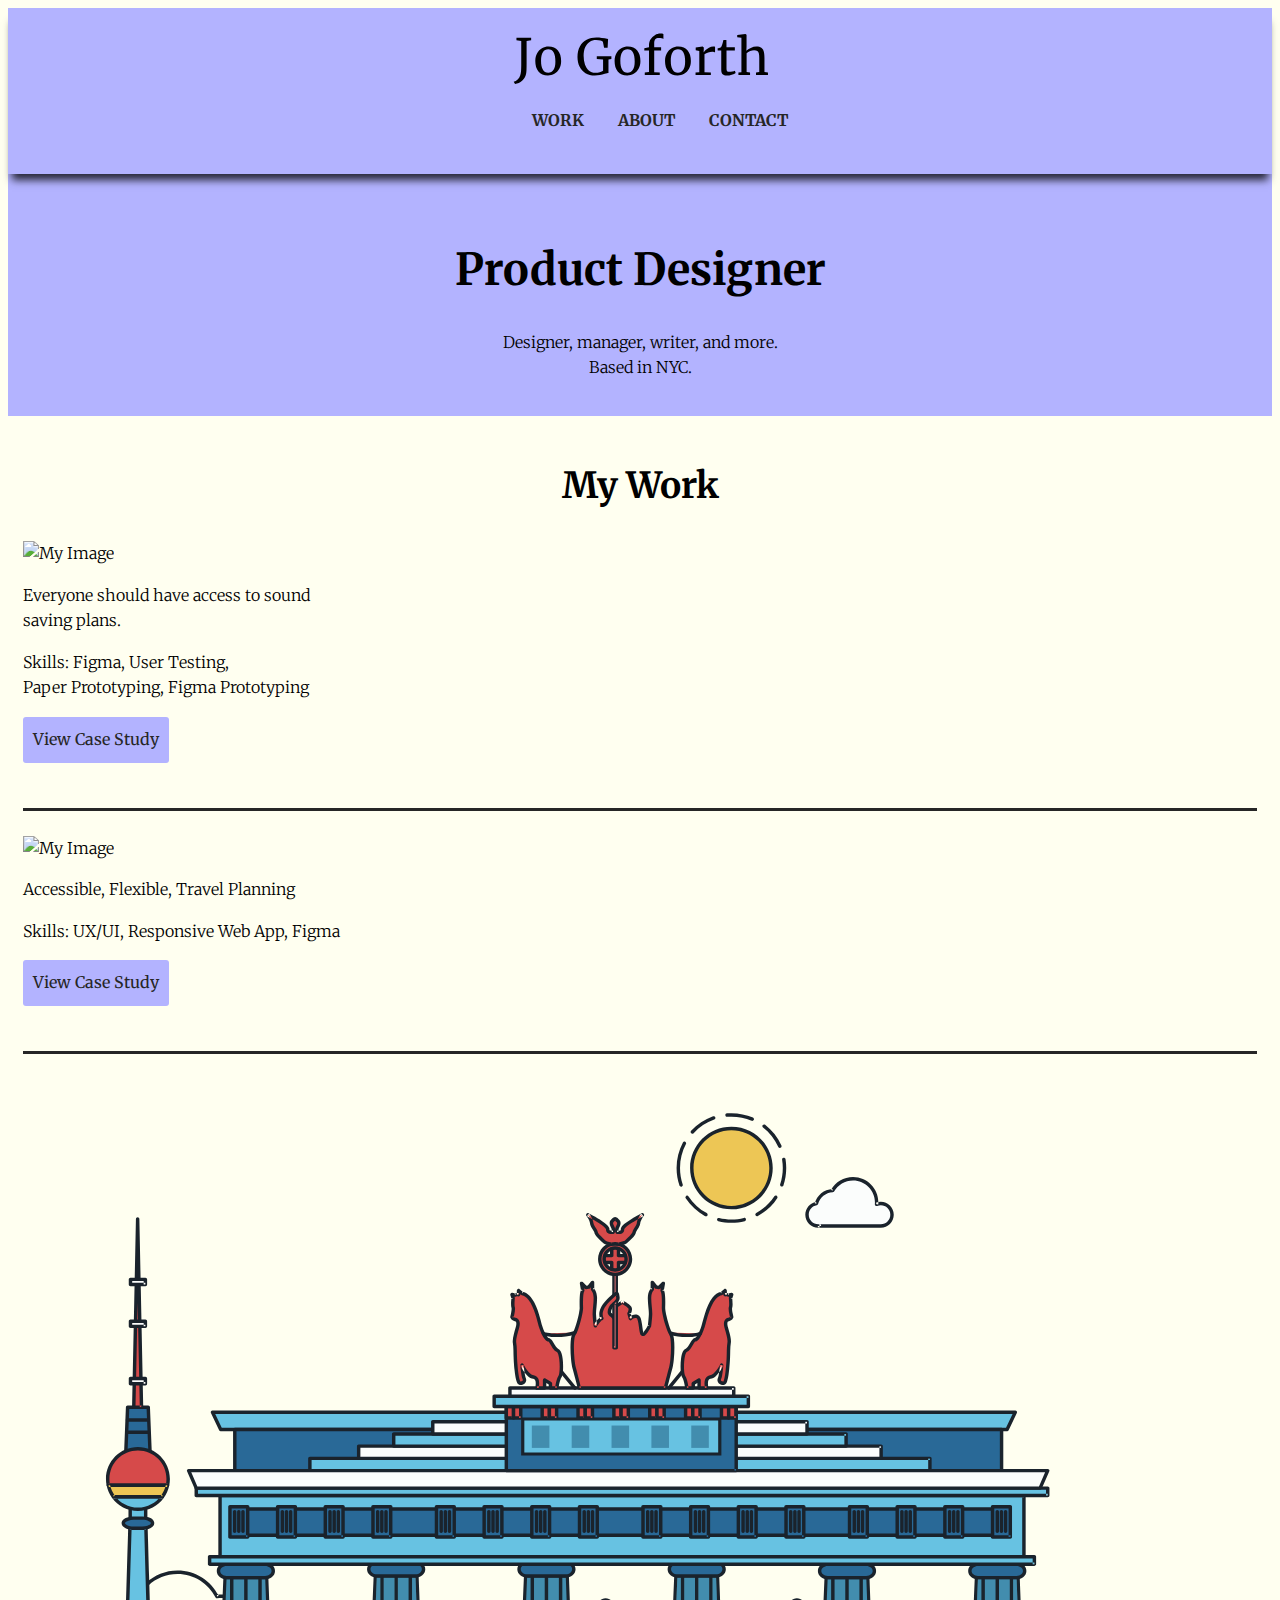
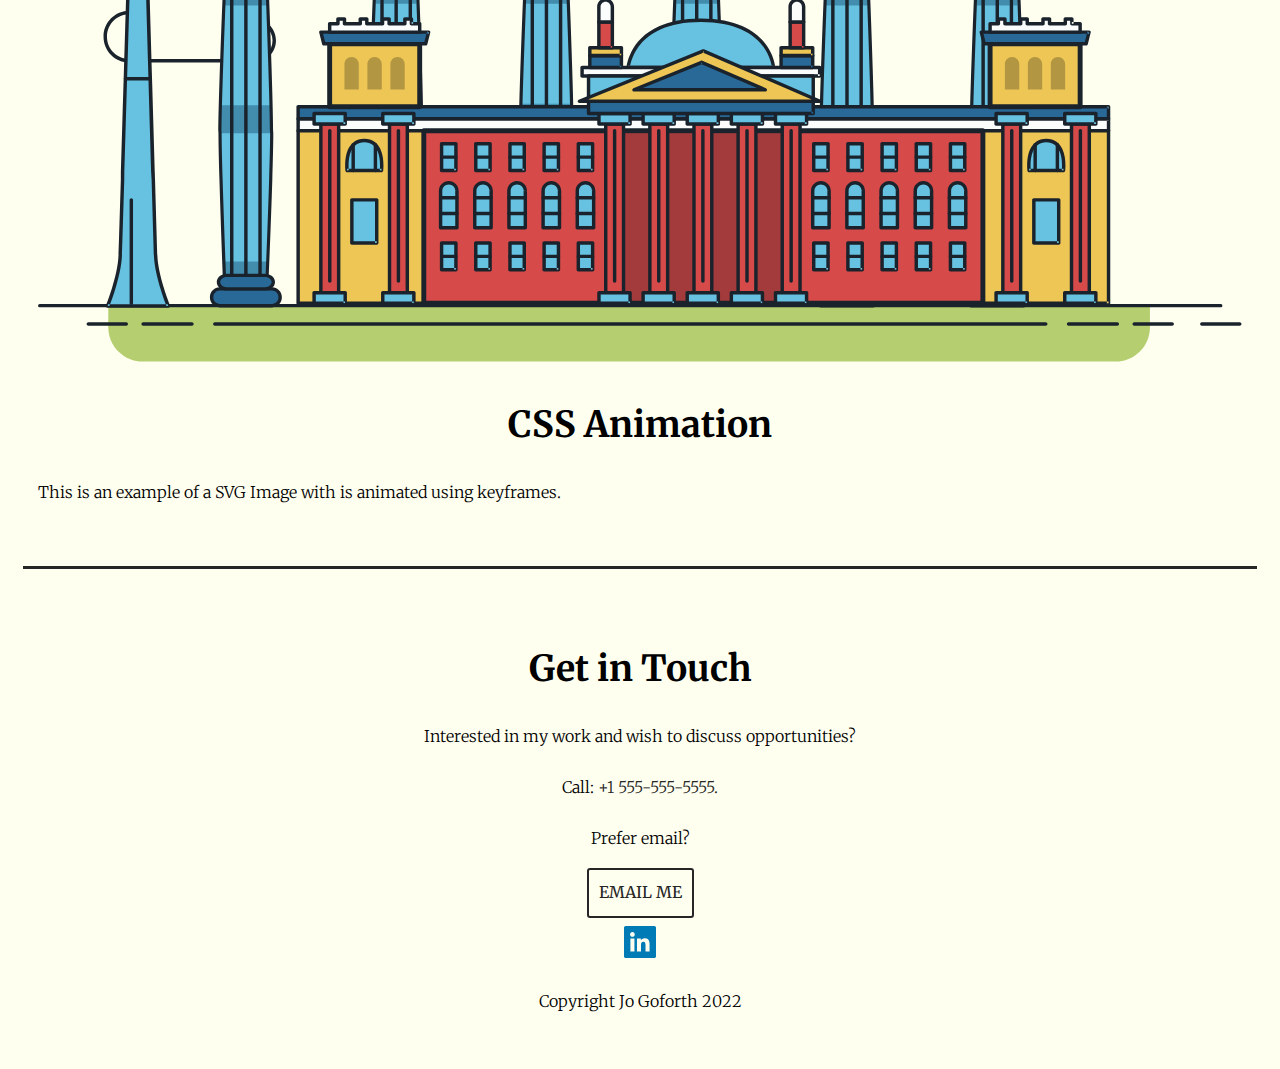
==== commit bed449a3: "Fix Extension Names" ====
--- a/index.html
+++ b/index.html
@@ -18,6 +18,7 @@
                 <svg xmlns="http://www.w3.org/2000/svg" width="255" height="51" viewBox="0 0 255 51" fill="none">
                     path d="M0.7 48.85C2.16667 48.4167 3.48333 47.6333 4.65 46.5C5.81667 45.4 6.66667 44.0333 7.2 42.4C7.63333 41.1333 7.91667 39.6667 8.05 38C8.18333 36.3 8.25 33.7 8.25 30.2V8L3.45 7.35V4.85H18.15V7.35L13.6 8V28.25V30.6C13.6 33.2333 13.5667 35.35 13.5 36.95C13.4333 38.55 13.2833 39.9167 13.05 41.05C12.45 43.7167 11.1333 45.9167 9.1 47.65C7.06667 49.3833 4.71667 50.4833 2.05 50.95L0.7 48.85ZM22.293 28.05C22.293 25.05 22.9096 22.45 24.143 20.25C25.3763 18.05 26.993 16.3833 28.993 15.25C31.0263 14.0833 33.193 13.5 35.493 13.5C39.693 13.5 42.843 14.8333 44.943 17.5C47.0763 20.1667 48.143 23.6667 48.143 28C48.143 31.0333 47.5263 33.65 46.293 35.85C45.0596 38.05 43.4263 39.7167 41.393 40.85C39.393 41.9833 37.243 42.55 34.943 42.55C30.743 42.55 27.5763 41.2167 25.443 38.55C23.343 35.8833 22.293 32.3833 22.293 28.05ZM35.243 39.7C37.543 39.7 39.3096 38.75 40.543 36.85C41.7763 34.95 42.393 32.1333 42.393 28.4C42.393 24.7 41.8263 21.7667 40.693 19.6C39.5596 17.4333 37.743 16.35 35.243 16.35C32.943 16.35 31.1596 17.3 29.893 19.2C28.6596 21.1 28.043 23.9167 28.043 27.65C28.043 31.35 28.6263 34.2833 29.793 36.45C30.9596 38.6167 32.7763 39.7 35.243 39.7ZM81.8281 42.55C78.2281 42.55 75.1115 41.75 72.4781 40.15C69.8781 38.55 67.8948 36.35 66.5281 33.55C65.1615 30.7167 64.4781 27.5167 64.4781 23.95C64.4781 19.85 65.2781 16.3333 66.8781 13.4C68.5115 10.4667 70.7615 8.25 73.6281 6.75C76.4948 5.21666 79.7615 4.45 83.4281 4.45C86.7948 4.45 90.6781 4.96666 95.0781 6L94.6281 14.65H91.0781L89.8781 8.65C89.4115 8.28333 88.6115 7.93333 87.4781 7.6C86.3781 7.26667 84.8948 7.1 83.0281 7.1C80.5948 7.1 78.4448 7.7 76.5781 8.9C74.7115 10.1 73.2448 11.8833 72.1781 14.25C71.1448 16.6167 70.6281 19.4833 70.6281 22.85C70.6281 25.95 71.0448 28.7833 71.8781 31.35C72.7448 33.9167 74.0448 35.9833 75.7781 37.55C77.5448 39.0833 79.6948 39.85 82.2281 39.85C83.8281 39.85 85.3448 39.6667 86.7781 39.3C88.2115 38.9 89.3115 38.3833 90.0781 37.75V26.6L83.7781 26.1V23.15H98.3781V26.1L95.4781 26.55V40C94.7448 40.0333 93.5281 40.3167 91.8281 40.85C90.0948 41.3833 88.4615 41.8 86.9281 42.1C85.3948 42.4 83.6948 42.55 81.8281 42.55ZM101.59 28.05C101.59 25.05 102.207 22.45 103.44 20.25C104.673 18.05 106.29 16.3833 108.29 15.25C110.323 14.0833 112.49 13.5 114.79 13.5C118.99 13.5 122.14 14.8333 124.24 17.5C126.373 20.1667 127.44 23.6667 127.44 28C127.44 31.0333 126.823 33.65 125.59 35.85C124.357 38.05 122.723 39.7167 120.69 40.85C118.69 41.9833 116.54 42.55 114.24 42.55C110.04 42.55 106.873 41.2167 104.74 38.55C102.64 35.8833 101.59 32.3833 101.59 28.05ZM114.54 39.7C116.84 39.7 118.607 38.75 119.84 36.85C121.073 34.95 121.69 32.1333 121.69 28.4C121.69 24.7 121.123 21.7667 119.99 19.6C118.857 17.4333 117.04 16.35 114.54 16.35C112.24 16.35 110.457 17.3 109.19 19.2C107.957 21.1 107.34 23.9167 107.34 27.65C107.34 31.35 107.923 34.2833 109.09 36.45C110.257 38.6167 112.073 39.7 114.54 39.7ZM136.01 17.55H131.31V15.25L136.01 14.3V11.95C136.01 9.88333 136.543 7.98333 137.61 6.25C138.71 4.51667 140.126 3.15 141.86 2.15C143.626 1.11666 145.493 0.599997 147.46 0.599997C148.593 0.599997 149.576 0.749997 150.41 1.05V6.05C150.11 5.78333 149.51 5.53333 148.61 5.3C147.743 5.03333 146.776 4.9 145.71 4.9C144.143 4.9 142.993 5.31667 142.26 6.15C141.56 6.95 141.21 8.35 141.21 10.35V14.3H148.11V17.55H141.21V39.15L146.76 39.55V42H131.76V39.55L136.01 39.1V17.55ZM152.029 28.05C152.029 25.05 152.646 22.45 153.879 20.25C155.113 18.05 156.729 16.3833 158.729 15.25C160.763 14.0833 162.929 13.5 165.229 13.5C169.429 13.5 172.579 14.8333 174.679 17.5C176.813 20.1667 177.879 23.6667 177.879 28C177.879 31.0333 177.263 33.65 176.029 35.85C174.796 38.05 173.163 39.7167 171.129 40.85C169.129 41.9833 166.979 42.55 164.679 42.55C160.479 42.55 157.313 41.2167 155.179 38.55C153.079 35.8833 152.029 32.3833 152.029 28.05ZM164.979 39.7C167.279 39.7 169.046 38.75 170.279 36.85C171.513 34.95 172.129 32.1333 172.129 28.4C172.129 24.7 171.563 21.7667 170.429 19.6C169.296 17.4333 167.479 16.35 164.979 16.35C162.679 16.35 160.896 17.3 159.629 19.2C158.396 21.1 157.779 23.9167 157.779 27.65C157.779 31.35 158.363 34.2833 159.529 36.45C160.696 38.6167 162.513 39.7 164.979 39.7ZM182.549 39.55L186.299 39.25V18.1L182.699 17.2V14.5L189.599 13.6H189.699L190.799 14.5V15.4L190.649 19.3H190.799C191.133 18.7333 191.733 18 192.599 17.1C193.466 16.2 194.583 15.3833 195.949 14.65C197.316 13.8833 198.799 13.5 200.399 13.5C201.066 13.5 201.616 13.5833 202.049 13.75V19.35C201.816 19.1833 201.433 19.0333 200.899 18.9C200.399 18.7333 199.833 18.65 199.199 18.65C196.433 18.65 193.866 19.5 191.499 21.2V39.2L197.849 39.6V42H182.549V39.55ZM213.9 42.5C212 42.5 210.583 42.0667 209.65 41.2C208.716 40.3333 208.25 38.85 208.25 36.75V17.55H204.65V15.3C204.816 15.2667 205.283 15.15 206.05 14.95C206.816 14.75 207.333 14.5667 207.6 14.4C208.133 14.1 208.55 13.5 208.85 12.6C209.116 11.9667 209.433 10.95 209.8 9.55C210.166 8.15 210.383 7.31666 210.45 7.05H213.4L213.5 14.25H221.85V17.55H213.5V32.9C213.5 34.8 213.55 36.1333 213.65 36.9C213.783 37.6667 214.033 38.1667 214.4 38.4C214.8 38.6333 215.466 38.75 216.4 38.75C217.3 38.75 218.283 38.6333 219.35 38.4C220.45 38.1667 221.3 37.9167 221.9 37.65L222.65 39.9C221.85 40.5 220.55 41.0833 218.75 41.65C216.983 42.2167 215.366 42.5 213.9 42.5ZM228.411 4.7L224.211 4.15V2L232.361 1.05H232.461L233.561 1.8V13.4L233.361 17.65C234.428 16.6833 235.894 15.7667 237.761 14.9C239.628 14.0333 241.511 13.6 243.411 13.6C245.511 13.6 247.144 14 248.311 14.8C249.478 15.6 250.294 16.8333 250.761 18.5C251.228 20.1333 251.461 22.35 251.461 25.15V39.1L254.961 39.55V42H243.011V39.55L246.261 39.1V25.1C246.261 23.1333 246.128 21.6 245.861 20.5C245.594 19.3667 245.094 18.5333 244.361 18C243.628 17.4333 242.528 17.15 241.061 17.15C239.861 17.15 238.578 17.45 237.211 18.05C235.844 18.65 234.644 19.35 233.611 20.15V39.1L237.061 39.55V42H225.411V39.55L228.411 39.15V4.7Z" fill="black"/>
                     <path xmlns="http://www.w3.org/2000/svg" d="M0.7 48.85C2.16667 48.4167 3.48333 47.6333 4.65 46.5C5.81667 45.4 6.66667 44.0333 7.2 42.4C7.63333 41.1333 7.91667 39.6667 8.05 38C8.18333 36.3 8.25 33.7 8.25 30.2V8L3.45 7.35V4.85H18.15V7.35L13.6 8V28.25V30.6C13.6 33.2333 13.5667 35.35 13.5 36.95C13.4333 38.55 13.2833 39.9167 13.05 41.05C12.45 43.7167 11.1333 45.9167 9.1 47.65C7.06667 49.3833 4.71667 50.4833 2.05 50.95L0.7 48.85ZM22.293 28.05C22.293 25.05 22.9096 22.45 24.143 20.25C25.3763 18.05 26.993 16.3833 28.993 15.25C31.0263 14.0833 33.193 13.5 35.493 13.5C39.693 13.5 42.843 14.8333 44.943 17.5C47.0763 20.1667 48.143 23.6667 48.143 28C48.143 31.0333 47.5263 33.65 46.293 35.85C45.0596 38.05 43.4263 39.7167 41.393 40.85C39.393 41.9833 37.243 42.55 34.943 42.55C30.743 42.55 27.5763 41.2167 25.443 38.55C23.343 35.8833 22.293 32.3833 22.293 28.05ZM35.243 39.7C37.543 39.7 39.3096 38.75 40.543 36.85C41.7763 34.95 42.393 32.1333 42.393 28.4C42.393 24.7 41.8263 21.7667 40.693 19.6C39.5596 17.4333 37.743 16.35 35.243 16.35C32.943 16.35 31.1596 17.3 29.893 19.2C28.6596 21.1 28.043 23.9167 28.043 27.65C28.043 31.35 28.6263 34.2833 29.793 36.45C30.9596 38.6167 32.7763 39.7 35.243 39.7ZM81.8281 42.55C78.2281 42.55 75.1115 41.75 72.4781 40.15C69.8781 38.55 67.8948 36.35 66.5281 33.55C65.1615 30.7167 64.4781 27.5167 64.4781 23.95C64.4781 19.85 65.2781 16.3333 66.8781 13.4C68.5115 10.4667 70.7615 8.25 73.6281 6.75C76.4948 5.21666 79.7615 4.45 83.4281 4.45C86.7948 4.45 90.6781 4.96666 95.0781 6L94.6281 14.65H91.0781L89.8781 8.65C89.4115 8.28333 88.6115 7.93333 87.4781 7.6C86.3781 7.26667 84.8948 7.1 83.0281 7.1C80.5948 7.1 78.4448 7.7 76.5781 8.9C74.7115 10.1 73.2448 11.8833 72.1781 14.25C71.1448 16.6167 70.6281 19.4833 70.6281 22.85C70.6281 25.95 71.0448 28.7833 71.8781 31.35C72.7448 33.9167 74.0448 35.9833 75.7781 37.55C77.5448 39.0833 79.6948 39.85 82.2281 39.85C83.8281 39.85 85.3448 39.6667 86.7781 39.3C88.2115 38.9 89.3115 38.3833 90.0781 37.75V26.6L83.7781 26.1V23.15H98.3781V26.1L95.4781 26.55V40C94.7448 40.0333 93.5281 40.3167 91.8281 40.85C90.0948 41.3833 88.4615 41.8 86.9281 42.1C85.3948 42.4 83.6948 42.55 81.8281 42.55ZM101.59 28.05C101.59 25.05 102.207 22.45 103.44 20.25C104.673 18.05 106.29 16.3833 108.29 15.25C110.323 14.0833 112.49 13.5 114.79 13.5C118.99 13.5 122.14 14.8333 124.24 17.5C126.373 20.1667 127.44 23.6667 127.44 28C127.44 31.0333 126.823 33.65 125.59 35.85C124.357 38.05 122.723 39.7167 120.69 40.85C118.69 41.9833 116.54 42.55 114.24 42.55C110.04 42.55 106.873 41.2167 104.74 38.55C102.64 35.8833 101.59 32.3833 101.59 28.05ZM114.54 39.7C116.84 39.7 118.607 38.75 119.84 36.85C121.073 34.95 121.69 32.1333 121.69 28.4C121.69 24.7 121.123 21.7667 119.99 19.6C118.857 17.4333 117.04 16.35 114.54 16.35C112.24 16.35 110.457 17.3 109.19 19.2C107.957 21.1 107.34 23.9167 107.34 27.65C107.34 31.35 107.923 34.2833 109.09 36.45C110.257 38.6167 112.073 39.7 114.54 39.7ZM136.01 17.55H131.31V15.25L136.01 14.3V11.95C136.01 9.88333 136.543 7.98333 137.61 6.25C138.71 4.51667 140.126 3.15 141.86 2.15C143.626 1.11666 145.493 0.599997 147.46 0.599997C148.593 0.599997 149.576 0.749997 150.41 1.05V6.05C150.11 5.78333 149.51 5.53333 148.61 5.3C147.743 5.03333 146.776 4.9 145.71 4.9C144.143 4.9 142.993 5.31667 142.26 6.15C141.56 6.95 141.21 8.35 141.21 10.35V14.3H148.11V17.55H141.21V39.15L146.76 39.55V42H131.76V39.55L136.01 39.1V17.55ZM152.029 28.05C152.029 25.05 152.646 22.45 153.879 20.25C155.113 18.05 156.729 16.3833 158.729 15.25C160.763 14.0833 162.929 13.5 165.229 13.5C169.429 13.5 172.579 14.8333 174.679 17.5C176.813 20.1667 177.879 23.6667 177.879 28C177.879 31.0333 177.263 33.65 176.029 35.85C174.796 38.05 173.163 39.7167 171.129 40.85C169.129 41.9833 166.979 42.55 164.679 42.55C160.479 42.55 157.313 41.2167 155.179 38.55C153.079 35.8833 152.029 32.3833 152.029 28.05ZM164.979 39.7C167.279 39.7 169.046 38.75 170.279 36.85C171.513 34.95 172.129 32.1333 172.129 28.4C172.129 24.7 171.563 21.7667 170.429 19.6C169.296 17.4333 167.479 16.35 164.979 16.35C162.679 16.35 160.896 17.3 159.629 19.2C158.396 21.1 157.779 23.9167 157.779 27.65C157.779 31.35 158.363 34.2833 159.529 36.45C160.696 38.6167 162.513 39.7 164.979 39.7ZM182.549 39.55L186.299 39.25V18.1L182.699 17.2V14.5L189.599 13.6H189.699L190.799 14.5V15.4L190.649 19.3H190.799C191.133 18.7333 191.733 18 192.599 17.1C193.466 16.2 194.583 15.3833 195.949 14.65C197.316 13.8833 198.799 13.5 200.399 13.5C201.066 13.5 201.616 13.5833 202.049 13.75V19.35C201.816 19.1833 201.433 19.0333 200.899 18.9C200.399 18.7333 199.833 18.65 199.199 18.65C196.433 18.65 193.866 19.5 191.499 21.2V39.2L197.849 39.6V42H182.549V39.55ZM213.9 42.5C212 42.5 210.583 42.0667 209.65 41.2C208.716 40.3333 208.25 38.85 208.25 36.75V17.55H204.65V15.3C204.816 15.2667 205.283 15.15 206.05 14.95C206.816 14.75 207.333 14.5667 207.6 14.4C208.133 14.1 208.55 13.5 208.85 12.6C209.116 11.9667 209.433 10.95 209.8 9.55C210.166 8.15 210.383 7.31666 210.45 7.05H213.4L213.5 14.25H221.85V17.55H213.5V32.9C213.5 34.8 213.55 36.1333 213.65 36.9C213.783 37.6667 214.033 38.1667 214.4 38.4C214.8 38.6333 215.466 38.75 216.4 38.75C217.3 38.75 218.283 38.6333 219.35 38.4C220.45 38.1667 221.3 37.9167 221.9 37.65L222.65 39.9C221.85 40.5 220.55 41.0833 218.75 41.65C216.983 42.2167 215.366 42.5 213.9 42.5ZM228.411 4.7L224.211 4.15V2L232.361 1.05H232.461L233.561 1.8V13.4L233.361 17.65C234.428 16.6833 235.894 15.7667 237.761 14.9C239.628 14.0333 241.511 13.6 243.411 13.6C245.511 13.6 247.144 14 248.311 14.8C249.478 15.6 250.294 16.8333 250.761 18.5C251.228 20.1333 251.461 22.35 251.461 25.15V39.1L254.961 39.55V42H243.011V39.55L246.261 39.1V25.1C246.261 23.1333 246.128 21.6 245.861 20.5C245.594 19.3667 245.094 18.5333 244.361 18C243.628 17.4333 242.528 17.15 241.061 17.15C239.861 17.15 238.578 17.45 237.211 18.05C235.844 18.65 234.644 19.35 233.611 20.15V39.1L237.061 39.55V42H225.411V39.55L228.411 39.15V4.7Z" fill="black"/></svg>
+                    <a href="index.html"></a>
             <nav>
                 <ul>
                 <li><a href="index.html">Work</a></li>
@@ -31,47 +32,669 @@
     <main>
 <div id="hero">
     <div class="container" class="center">
-<h1>Hi, my name is Jo Goforth.</h1>
-<span>I am a Product Designer from New York. </span>
-<p></p>
+<h1>Product Designer</h1>
+<span>Designer, manager, writer, and more. <br>Based in NYC. </span>
 </div>
 </div>
+
 <!--Work Section-->
 <div id="work">
     <div class="container">
 <h2>My Work</h2>
 <div class="row">
+    <div class="col-md-6 col-lg-7">
 <picture> <source srcset="img/crumb/crumb-600.png" media="(max-width:767px)">
 <img src="img/crumb/crumb-600.png" alt="My Image">
 </picture>
-</div>
-<div class="container">
-<p>Everyone should have access to sound saving plans.</p>
-<p> Skills: Figma, User Testing, Paper Prototyping, Figma Prototyping</p>
+</div> <!--end col-->
+<div class="column col-mid-6 col-lg-5">
+<p>Everyone should have access to sound<br>saving plans.</p>
+<p> Skills: Figma, User Testing, <br> Paper Prototyping, Figma Prototyping</p>
 <a href="crumb.html" class="button">View Case Study</a>
+</div> <!--end col-->
+</div> <!--end row-->
 <div class="bottom"></div>
-</div>
-
-<div class="container">
+
     <div class="row">
+        <div class="col-md-6 col-lg-7">
     <picture> <source srcset="img/roam/roam-600.png" media="(max-width:767px)"> 
     <img src="img/roam/roam-600.png" alt="My Image">
     </picture>
-    </div>
-    <div class="container">
+    </div> <!--end col-->
+    <div class="col-md-6 col-lg-5">
     <p>Accessible, Flexible, Travel Planning</p>
     <p> Skills: UX/UI, Responsive Web App, Figma</p>
     <a href="#" class="button">View Case Study</a>
+    </div> <!--end col-->
+    </div> <!--end-->
     <div class="bottom"></div>
-    </div>
-    </div>
+   
+
+<!--Animation-->
+<div id="animation">
+    <div class="container">
+        <div class="row">
+            <div class="col-md-6 col-lg-5">
+
+        <svg id="bridge" xmlns="http://www.w3.org/2000/svg" class="berlin-illustration" height="auto" viewBox="0 0 700 505" xmlns:xlink="http://www.w3.org/1999/xlink">
+            <defs>
+                <polygon id="a" points=".06 231.917 .06 .929 688.717 .929 688.717 231.917"></polygon>
+            </defs>
+            <g fill="none" fill-rule="evenodd">
+              <g transform="translate(0 241)" class="cloud-front">
+              <path fill="#1A232C" d="M87.602,29 L87.602,28 C87.326,28.001 87.103,28.024 86.927,28.033 L86.979,29.031 L87.947,28.78 C85.741,20.282 78.041,14.002 68.852,14 C67.858,14 66.904,14.096 65.98,14.231 L66.125,15.22 L67.019,14.772 C62.626,6.015 53.567,0.001 43.102,0 C29.041,0.002 17.524,10.848 16.443,24.632 L17.44,24.71 L17.606,23.724 C16.803,23.589 15.969,23.5 15.102,23.5 C6.817,23.501 0.102,30.215 0.102,38.5 C0.102,46.785 6.817,53.499 15.102,53.5 L87.602,53.5 C94.644,53.499 100.351,47.792 100.352,40.75 C100.351,33.708 94.644,28.001 87.602,28 L87.602,30 C90.573,30 93.254,31.202 95.203,33.149 C97.15,35.097 98.351,37.778 98.352,40.75 C98.351,43.722 97.15,46.403 95.203,48.351 C93.254,50.298 90.573,51.5 87.602,51.5 L15.102,51.5 C11.509,51.5 8.265,50.046 5.909,47.692 C3.555,45.337 2.102,42.093 2.102,38.5 C2.102,34.907 3.555,31.663 5.909,29.308 C8.265,26.954 11.509,25.5 15.102,25.5 C15.831,25.5 16.553,25.575 17.273,25.697 C17.551,25.743 17.832,25.672 18.055,25.499 C18.277,25.325 18.414,25.07 18.436,24.789 C19.436,12.04 30.094,1.998 43.102,2 C52.786,1.999 61.163,7.564 65.231,15.669 C65.425,16.055 65.842,16.272 66.27,16.21 C67.132,16.084 67.988,16 68.852,16 C77.108,15.998 84.027,21.647 86.011,29.283 C86.13,29.741 86.557,30.054 87.031,30.03 C87.27,30.017 87.457,29.999 87.602,30 L87.602,29" transform="translate(38 36)"></path>
+                </g>
+                <path fill="#B5CE6F" d="M646.484,484.382 C646.484,489.501 644.531,494.62 640.627,498.525 C636.722,502.43 631.603,504.382 626.484,504.382 L60.873,504.382 C55.754,504.382 50.636,502.43 46.731,498.525 C42.826,494.62 40.873,489.501 40.873,484.382 L40.873,471.917 L646.484,471.917 L646.484,484.382"></path>
+                <polyline fill="#67C2E2" points="334.824 185.029 101.449 185.029 106.209 195.08 563.438 195.08 568.2 185.029 334.824 185.029"></polyline>
+                <path fill="#1A232C" d="M334.824,185.029 L334.824,184.029 L101.449,184.029 C101.104,184.029 100.788,184.203 100.604,184.494 C100.42,184.785 100.398,185.146 100.545,185.457 L105.306,195.508 C105.471,195.856 105.824,196.079 106.209,196.079 L563.438,196.079 C563.824,196.079 564.177,195.856 564.342,195.508 L569.104,185.457 C569.251,185.146 569.229,184.785 569.045,184.494 C568.861,184.203 568.544,184.029 568.2,184.029 L334.824,184.029 L334.824,186.029 L566.62,186.029 L562.806,194.08 L106.842,194.08 L103.029,186.029 L334.824,186.029 L334.824,185.029"></path>
+                <polygon fill="#296997" points="114.416 218.974 560.222 218.974 560.222 195.08 114.416 195.08"></polygon>
+                <path fill="#1A232C" d="M560.222,218.974 L560.222,217.974 L115.416,217.974 L115.416,196.079 L559.222,196.079 L559.222,218.974 L560.222,218.974 L560.222,217.974 L560.222,218.974 L561.222,218.974 L561.222,195.08 C561.222,194.816 561.115,194.559 560.929,194.372 C560.742,194.186 560.485,194.08 560.222,194.08 L114.416,194.08 C114.152,194.08 113.895,194.186 113.708,194.372 C113.522,194.559 113.416,194.816 113.416,195.08 L113.416,218.974 C113.416,219.237 113.522,219.495 113.708,219.681 C113.895,219.867 114.152,219.974 114.416,219.974 L560.222,219.974 C560.485,219.974 560.742,219.867 560.929,219.681 C561.115,219.495 561.222,219.237 561.222,218.974 L560.222,218.974"></path>
+                <polygon fill="#67C2E2" points="105.85 269.08 573.225 269.08 573.225 233.398 105.85 233.398"></polygon>
+                <path fill="#1A232C" d="M573.225,233.398 L573.225,232.398 L105.85,232.398 C105.587,232.398 105.329,232.505 105.143,232.691 C104.957,232.877 104.85,233.134 104.85,233.398 L104.85,269.08 C104.85,269.344 104.957,269.601 105.143,269.788 C105.329,269.974 105.587,270.08 105.85,270.08 L573.225,270.08 C573.488,270.08 573.745,269.974 573.932,269.788 C574.118,269.601 574.225,269.344 574.225,269.08 L574.225,233.398 C574.225,233.134 574.118,232.877 573.932,232.691 C573.745,232.505 573.488,232.398 573.225,232.398 L573.225,233.398 L572.225,233.398 L572.225,268.08 L106.85,268.08 L106.85,234.398 L573.225,234.398 L573.225,233.398 L572.225,233.398 L573.225,233.398"></path>
+                <polygon fill="#296997" points="116.751 256.508 562.557 256.508 562.557 241.243 116.751 241.243"></polygon>
+                <path fill="#1A232C" d="M562.557,256.508 L562.557,255.508 L117.75,255.508 L117.75,242.243 L561.557,242.243 L561.557,256.508 L562.557,256.508 L562.557,255.508 L562.557,256.508 L563.557,256.508 L563.557,241.243 C563.557,240.979 563.45,240.722 563.264,240.535 C563.078,240.349 562.82,240.243 562.557,240.243 L116.75,240.243 C116.487,240.243 116.23,240.349 116.043,240.535 C115.857,240.722 115.751,240.979 115.751,241.243 L115.751,256.508 C115.751,256.771 115.857,257.029 116.043,257.215 C116.23,257.401 116.487,257.508 116.751,257.508 L562.557,257.508 C562.82,257.508 563.077,257.401 563.264,257.215 C563.45,257.029 563.557,256.771 563.557,256.508 L562.557,256.508"></path>
+                <polygon fill="#67C2E2" points="158.07 218.974 518.563 218.974 518.563 211.858 158.07 211.858"></polygon>
+                <path fill="#1A232C" d="M518.563,211.858 L518.563,210.858 L158.07,210.858 C157.807,210.858 157.549,210.964 157.363,211.151 C157.177,211.337 157.07,211.594 157.07,211.858 L157.07,218.974 C157.07,219.237 157.177,219.495 157.363,219.681 C157.549,219.867 157.807,219.974 158.07,219.974 L518.563,219.974 C518.826,219.974 519.083,219.867 519.27,219.681 C519.456,219.495 519.562,219.237 519.562,218.974 L519.562,211.858 C519.562,211.594 519.456,211.337 519.27,211.151 C519.083,210.964 518.826,210.858 518.563,210.858 L518.563,211.858 L517.563,211.858 L517.563,217.974 L159.07,217.974 L159.07,212.858 L518.563,212.858 L518.563,211.858 L517.563,211.858 L518.563,211.858"></path>
+                <polygon fill="#FBFDFC" points="186.438 211.858 490.194 211.858 490.194 204.741 186.438 204.741"></polygon>
+                <path fill="#1A232C" d="M490.194,204.741 L490.194,203.741 L186.438,203.741 C186.175,203.741 185.917,203.848 185.731,204.034 C185.545,204.221 185.438,204.478 185.438,204.741 L185.438,211.858 C185.438,212.121 185.545,212.379 185.731,212.565 C185.917,212.751 186.175,212.858 186.438,212.858 L490.194,212.858 C490.458,212.858 490.715,212.751 490.902,212.565 C491.088,212.379 491.194,212.121 491.194,211.858 L491.194,204.741 C491.194,204.478 491.088,204.221 490.902,204.034 C490.715,203.848 490.458,203.741 490.194,203.741 L490.194,204.741 L489.194,204.741 L489.194,210.858 L187.438,210.858 L187.438,205.741 L490.194,205.741 L490.194,204.741 L489.194,204.741 L490.194,204.741"></path>
+                <polygon fill="#67C2E2" points="206.805 204.741 469.828 204.741 469.828 197.624 206.805 197.624"></polygon>
+                <path fill="#1A232C" d="M469.828,197.624 L469.828,196.624 L206.805,196.624 C206.541,196.624 206.284,196.731 206.098,196.917 C205.911,197.103 205.805,197.361 205.805,197.624 L205.805,204.741 C205.805,205.005 205.911,205.262 206.098,205.449 C206.284,205.635 206.541,205.741 206.805,205.741 L469.828,205.741 C470.091,205.741 470.349,205.635 470.535,205.449 C470.722,205.262 470.828,205.005 470.828,204.741 L470.828,197.624 C470.828,197.361 470.722,197.103 470.535,196.917 C470.349,196.731 470.091,196.624 469.828,196.624 L469.828,197.624 L468.828,197.624 L468.828,203.741 L207.805,203.741 L207.805,198.624 L469.828,198.624 L469.828,197.624 L468.828,197.624 L469.828,197.624"></path>
+                <polygon fill="#FBFDFC" points="229.521 197.624 447.111 197.624 447.111 190.509 229.521 190.509"></polygon>
+                <path fill="#1A232C" d="M447.111,190.509 L447.111,189.509 L229.521,189.509 C229.258,189.509 229,189.616 228.814,189.802 C228.628,189.988 228.521,190.246 228.521,190.509 L228.521,197.624 C228.521,197.888 228.628,198.145 228.814,198.332 C229,198.518 229.258,198.624 229.521,198.624 L447.111,198.624 C447.375,198.624 447.632,198.518 447.818,198.332 C448.005,198.145 448.111,197.888 448.111,197.624 L448.111,190.509 C448.111,190.246 448.005,189.988 447.818,189.802 C447.632,189.616 447.375,189.509 447.111,189.509 L447.111,190.509 L446.111,190.509 L446.111,196.624 L230.521,196.624 L230.521,191.509 L447.111,191.509 L447.111,190.509 L446.111,190.509 L447.111,190.509"></path>
+                <path fill="#67C2E2" d="M135.607,355.447 C135.163,337.766 134.264,313.326 133.648,297.387 C133.274,287.721 133.004,281.18 133.004,281.18 L108.722,281.18 C108.722,281.18 108.452,287.721 108.079,297.387 C107.462,313.326 106.563,337.766 106.119,355.447 C105.953,362.059 105.85,367.732 105.85,371.653 L105.85,371.654 C105.85,386.117 107.243,424.332 108.089,446.189 C108.457,455.706 108.722,462.126 108.722,462.126 L133.004,462.126 C133.004,462.126 133.269,455.706 133.637,446.189 C134.482,424.332 135.876,386.117 135.876,371.654 L135.876,371.653 C135.876,367.732 135.773,362.059 135.607,355.447"></path>
+                <path fill="#428DAE" d="M133.648 297.387L108.079 297.387C108.452 287.721 108.722 281.18 108.722 281.18L133.004 281.18C133.004 281.18 133.274 287.721 133.648 297.387M135.876 371.654L105.85 371.654 105.85 371.653C105.85 367.732 105.953 362.059 106.119 355.447L135.607 355.447C135.773 362.059 135.876 367.732 135.876 371.653L135.876 371.654M133.004 462.126L108.722 462.126C108.722 462.126 108.457 455.706 108.089 446.189L133.637 446.189C133.269 455.706 133.004 462.126 133.004 462.126"></path>
+                <path fill="#1A232C" d="M109.612,461.199 L132.114,461.199 C132.447,453.007 134.949,390.886 134.949,371.653 C134.949,352.42 132.447,290.299 132.114,282.108 L109.612,282.108 C109.279,290.299 106.778,352.42 106.778,371.653 C106.778,390.886 109.279,453.007 109.612,461.199 Z M133.895,463.054 L107.832,463.054 L107.794,462.164 C107.766,461.466 104.922,392.193 104.922,371.653 C104.922,351.114 107.766,281.839 107.794,281.142 L107.832,280.252 L133.895,280.252 L133.931,281.142 C133.96,281.839 136.804,351.114 136.804,371.653 C136.804,392.193 133.96,461.466 133.931,462.164 L133.895,463.054 L133.895,463.054 Z"></path>
+                <path fill="#1A232C" d="M111.638 281.18L111.638 462.126C111.638 462.679 112.086 463.126 112.638 463.126 113.19 463.126 113.638 462.679 113.638 462.126L113.638 281.18C113.638 280.628 113.19 280.18 112.638 280.18 112.086 280.18 111.638 280.628 111.638 281.18M119.863 281.18L119.863 462.126C119.863 462.679 120.311 463.126 120.863 463.126 121.416 463.126 121.863 462.679 121.863 462.126L121.863 281.18C121.863 280.628 121.416 280.18 120.863 280.18 120.311 280.18 119.863 280.628 119.863 281.18M128.088 281.18L128.088 462.126C128.088 462.679 128.536 463.126 129.088 463.126 129.64 463.126 130.088 462.679 130.088 462.126L130.088 281.18C130.088 280.628 129.64 280.18 129.088 280.18 128.536 280.18 128.088 280.628 128.088 281.18"></path>
+                <path fill="#296997" d="M136.79,277.265 C136.79,279.418 134.675,281.18 132.09,281.18 L109.636,281.18 C107.051,281.18 104.936,279.418 104.936,277.265 C104.936,275.111 107.051,273.349 109.636,273.349 L132.09,273.349 C134.675,273.349 136.79,275.111 136.79,277.265"></path>
+                <path fill="#1A232C" d="M136.79,277.265 L135.79,277.265 C135.789,278.005 135.433,278.704 134.769,279.262 C134.109,279.814 133.155,280.181 132.09,280.18 L109.636,280.18 C108.571,280.181 107.617,279.814 106.956,279.262 C106.293,278.704 105.936,278.005 105.936,277.265 C105.936,276.524 106.293,275.825 106.957,275.267 C107.617,274.715 108.571,274.348 109.636,274.349 L132.09,274.349 C133.155,274.348 134.109,274.716 134.769,275.267 C135.433,275.825 135.789,276.524 135.79,277.265 L137.79,277.265 C137.791,275.851 137.09,274.593 136.049,273.731 C135.006,272.863 133.61,272.35 132.09,272.349 L109.636,272.349 C108.116,272.35 106.72,272.863 105.676,273.731 C104.636,274.593 103.935,275.851 103.936,277.265 C103.935,278.678 104.636,279.937 105.677,280.798 C106.72,281.666 108.116,282.179 109.636,282.18 L132.09,282.18 C133.61,282.179 135.006,281.666 136.049,280.798 C137.09,279.937 137.791,278.678 137.79,277.265 L136.79,277.265"></path>
+                <path fill="#296997" d="M140.775,467.217 C140.775,469.803 138.661,471.917 136.076,471.917 L105.65,471.917 C103.065,471.917 100.951,469.803 100.951,467.217 L100.951,466.825 C100.951,464.241 103.065,462.126 105.65,462.126 L136.076,462.126 C138.661,462.126 140.775,464.241 140.775,466.825 L140.775,467.217"></path>
+                <path fill="#1A232C" d="M140.775,467.217 L139.775,467.217 C139.775,468.235 139.361,469.155 138.688,469.83 C138.013,470.503 137.093,470.917 136.076,470.917 L105.65,470.917 C104.633,470.917 103.713,470.504 103.038,469.83 C102.365,469.155 101.951,468.235 101.951,467.217 L101.951,466.825 C101.951,465.808 102.365,464.889 103.038,464.214 C103.713,463.54 104.633,463.127 105.65,463.126 L136.076,463.126 C137.093,463.127 138.013,463.54 138.688,464.214 C139.362,464.889 139.775,465.808 139.775,466.825 L139.775,467.217 L141.775,467.217 L141.775,466.825 C141.772,463.684 139.217,461.13 136.076,461.126 L105.65,461.126 C102.509,461.13 99.955,463.684 99.951,466.825 L99.951,467.217 C99.954,470.36 102.509,472.914 105.65,472.917 L136.076,472.917 C139.217,472.914 141.772,470.36 141.775,467.217 L140.775,467.217"></path>
+                <path fill="#296997" d="M136.79,458.208 C136.79,460.363 134.675,462.126 132.09,462.126 L109.636,462.126 C107.051,462.126 104.936,460.363 104.936,458.208 C104.936,456.057 107.051,454.292 109.636,454.292 L132.09,454.292 C134.675,454.292 136.79,456.057 136.79,458.208"></path>
+                <path fill="#1A232C" d="M136.79,458.208 L135.79,458.208 C135.789,458.949 135.432,459.649 134.769,460.207 C134.108,460.76 133.154,461.128 132.09,461.126 L109.636,461.126 C108.572,461.128 107.617,460.76 106.957,460.207 C106.293,459.649 105.936,458.949 105.936,458.208 C105.936,457.47 106.293,456.77 106.957,456.212 C107.617,455.659 108.572,455.291 109.636,455.292 L132.09,455.292 C133.154,455.291 134.108,455.659 134.769,456.212 C135.433,456.77 135.789,457.47 135.79,458.208 L137.79,458.208 C137.791,456.796 137.09,455.538 136.05,454.675 C135.006,453.808 133.61,453.294 132.09,453.292 L109.636,453.292 C108.115,453.294 106.719,453.808 105.676,454.675 C104.636,455.538 103.935,456.796 103.936,458.208 C103.935,459.622 104.636,460.881 105.676,461.743 C106.72,462.611 108.116,463.125 109.636,463.126 L132.09,463.126 C133.61,463.125 135.006,462.611 136.05,461.743 C137.09,460.881 137.791,459.622 137.79,458.208 L136.79,458.208"></path>
+                <path fill="#67C2E2" d="M572.471,355.447 C572.025,337.766 571.126,313.326 570.51,297.387 C570.137,287.721 569.867,281.18 569.867,281.18 L545.585,281.18 C545.585,281.18 545.315,287.721 544.942,297.387 C544.326,313.326 543.427,337.766 542.981,355.447 C542.815,362.059 542.713,367.732 542.713,371.653 L542.713,371.654 C542.713,386.117 544.107,424.332 544.952,446.189 C545.32,455.706 545.585,462.126 545.585,462.126 L569.867,462.126 C569.867,462.126 570.132,455.706 570.499,446.189 C571.346,424.332 572.739,386.117 572.739,371.654 L572.739,371.653 C572.739,367.732 572.637,362.059 572.471,355.447"></path>
+                <path fill="#428DAE" d="M569.582 297.387L566.951 297.387 566.951 282.108 568.977 282.108C569.063 284.206 569.29 289.841 569.582 297.387M564.951 297.387L545.871 297.387C546.162 289.841 546.39 284.206 546.476 282.108L564.951 282.108 564.951 297.387M571.8 369.187L566.951 369.187 566.951 356.265 571.562 356.265C571.685 361.272 571.771 365.701 571.8 369.187M564.951 369.187L543.653 369.187C543.684 365.512 543.777 360.79 543.912 355.447L553.551 355.447 553.551 356.265 564.951 356.265 564.951 369.187"></path>
+                <path fill="#1A232C" d="M546.476,461.199 L568.977,461.199 C569.31,453.007 571.812,390.886 571.812,371.653 C571.812,352.42 569.31,290.299 568.977,282.108 L546.476,282.108 C546.142,290.299 543.642,352.42 543.642,371.653 C543.642,390.886 546.142,453.007 546.476,461.199 M570.758,463.054 L544.694,463.054 L544.658,462.164 C544.629,461.466 541.785,392.193 541.785,371.653 C541.785,351.114 544.629,281.839 544.658,281.142 L544.694,280.252 L570.758,280.252 L570.795,281.142 C570.823,281.839 573.667,351.114 573.667,371.653 C573.667,392.193 570.823,461.466 570.795,462.164 L570.758,463.054"></path>
+                <path fill="#1A232C" d="M548.501 281.18L548.501 462.126C548.501 462.679 548.949 463.126 549.501 463.126 550.053 463.126 550.501 462.679 550.501 462.126L550.501 281.18C550.501 280.628 550.053 280.18 549.501 280.18 548.949 280.18 548.501 280.628 548.501 281.18M556.727 281.18L556.727 462.126C556.727 462.679 557.174 463.126 557.727 463.126 558.279 463.126 558.727 462.679 558.727 462.126L558.727 281.18C558.727 280.628 558.279 280.18 557.727 280.18 557.174 280.18 556.727 280.628 556.727 281.18M564.951 281.18L564.951 462.126C564.951 462.679 565.399 463.126 565.951 463.126 566.503 463.126 566.951 462.679 566.951 462.126L566.951 281.18C566.951 280.628 566.503 280.18 565.951 280.18 565.399 280.18 564.951 280.628 564.951 281.18"></path>
+                <path fill="#296997" d="M573.653,277.265 C573.653,279.418 571.537,281.18 568.953,281.18 L546.499,281.18 C543.915,281.18 541.799,279.418 541.799,277.265 C541.799,275.111 543.915,273.349 546.499,273.349 L568.953,273.349 C571.537,273.349 573.653,275.111 573.653,277.265"></path>
+                <path fill="#1A232C" d="M573.653,277.265 L572.653,277.265 C572.653,278.005 572.296,278.704 571.632,279.262 C570.972,279.814 570.017,280.181 568.953,280.18 L546.499,280.18 C545.435,280.181 544.48,279.814 543.82,279.262 C543.156,278.704 542.8,278.005 542.799,277.265 C542.8,276.525 543.156,275.825 543.82,275.267 C544.481,274.715 545.435,274.348 546.499,274.349 L568.953,274.349 C570.017,274.348 570.972,274.715 571.632,275.267 C572.296,275.825 572.653,276.525 572.653,277.265 L574.653,277.265 C574.654,275.851 573.953,274.593 572.912,273.731 C571.869,272.863 570.473,272.35 568.953,272.349 L546.499,272.349 C544.979,272.35 543.583,272.863 542.54,273.731 C541.499,274.593 540.798,275.851 540.799,277.265 C540.798,278.679 541.499,279.937 542.54,280.798 C543.583,281.666 544.979,282.179 546.499,282.18 L568.953,282.18 C570.473,282.179 571.869,281.666 572.912,280.798 C573.953,279.937 574.654,278.679 574.653,277.265 L573.653,277.265"></path>
+                <path fill="#296997" d="M577.639,467.217 C577.639,469.803 575.524,471.917 572.938,471.917 L542.514,471.917 C539.929,471.917 537.813,469.803 537.813,467.217 L537.813,466.825 C537.813,464.241 539.929,462.126 542.514,462.126 L572.938,462.126 C575.524,462.126 577.639,464.241 577.639,466.825 L577.639,467.217"></path>
+                <path fill="#1A232C" d="M577.639,467.217 L576.639,467.217 C576.638,468.235 576.225,469.155 575.551,469.83 C574.876,470.503 573.956,470.917 572.938,470.917 L542.514,470.917 C541.497,470.917 540.576,470.503 539.901,469.83 C539.227,469.155 538.814,468.234 538.813,467.217 L538.813,466.825 C538.814,465.808 539.227,464.889 539.901,464.214 C540.576,463.54 541.497,463.127 542.514,463.126 L572.938,463.126 C573.956,463.127 574.876,463.54 575.551,464.214 C576.225,464.888 576.638,465.808 576.639,466.825 L576.639,467.217 L578.639,467.217 L578.639,466.825 C578.635,463.684 576.081,461.13 572.938,461.126 L542.514,461.126 C539.372,461.13 536.817,463.684 536.813,466.825 L536.813,467.217 C536.817,470.36 539.372,472.914 542.514,472.917 L572.938,472.917 C576.081,472.914 578.635,470.359 578.639,467.217 L577.639,467.217"></path>
+                <path fill="#296997" d="M573.653,458.208 C573.653,460.363 571.537,462.126 568.953,462.126 L546.499,462.126 C543.915,462.126 541.799,460.363 541.799,458.208 C541.799,456.057 543.915,454.292 546.499,454.292 L568.953,454.292 C571.537,454.292 573.653,456.057 573.653,458.208"></path>
+                <path fill="#1A232C" d="M573.653,458.208 L572.653,458.208 C572.653,458.949 572.296,459.649 571.632,460.207 C570.971,460.76 570.017,461.128 568.953,461.126 L546.499,461.126 C545.435,461.128 544.481,460.76 543.82,460.207 C543.157,459.649 542.799,458.949 542.799,458.208 C542.799,457.47 543.156,456.77 543.82,456.212 C544.481,455.659 545.435,455.291 546.499,455.292 L568.953,455.292 C570.017,455.291 570.971,455.659 571.632,456.212 C572.296,456.77 572.653,457.47 572.653,458.208 L574.653,458.208 C574.654,456.796 573.953,455.538 572.912,454.675 C571.869,453.808 570.473,453.294 568.953,453.292 L546.499,453.292 C544.979,453.294 543.583,453.808 542.54,454.675 C541.499,455.538 540.798,456.796 540.799,458.208 C540.798,459.622 541.499,460.881 542.54,461.743 C543.583,462.611 544.979,463.125 546.499,463.126 L568.953,463.126 C570.473,463.125 571.869,462.611 572.912,461.743 C573.953,460.881 574.654,459.622 574.653,458.208 L573.653,458.208"></path>
+                <path fill="#67C2E2" d="M485.098,355.447 C484.654,337.766 483.753,313.326 483.137,297.387 C482.764,287.721 482.494,281.18 482.494,281.18 L458.213,281.18 C458.213,281.18 457.942,287.721 457.569,297.387 C456.953,313.326 456.055,337.766 455.608,355.447 C455.443,362.059 455.34,367.732 455.34,371.653 L455.34,371.654 C455.34,386.117 456.733,424.332 457.58,446.189 C457.948,455.706 458.213,462.126 458.213,462.126 L482.494,462.126 C482.494,462.126 482.759,455.706 483.126,446.189 C483.973,424.332 485.366,386.117 485.366,371.654 L485.366,371.653 C485.366,367.732 485.265,362.059 485.098,355.447"></path>
+                <path fill="#428DAE" d="M483.137 297.387L457.569 297.387C457.942 287.721 458.213 281.18 458.213 281.18L482.494 281.18C482.494 281.18 482.764 287.721 483.137 297.387M485.355 369.187L455.351 369.187C455.382 365.502 455.475 360.78 455.608 355.447L485.098 355.447C485.232 360.78 485.325 365.502 485.355 369.187"></path>
+                <path fill="#1A232C" d="M459.103,461.199 L481.605,461.199 C481.938,453.007 484.439,390.886 484.439,371.653 C484.439,352.42 481.938,290.299 481.605,282.108 L459.103,282.108 C458.769,290.299 456.268,352.42 456.268,371.653 C456.268,390.886 458.769,453.007 459.103,461.199 Z M483.386,463.054 L457.321,463.054 L457.285,462.164 C457.256,461.466 454.412,392.193 454.412,371.653 C454.412,351.114 457.256,281.839 457.285,281.142 L457.321,280.252 L483.386,280.252 L483.422,281.142 C483.45,281.839 486.294,351.114 486.294,371.653 C486.294,392.193 483.45,461.466 483.422,462.164 L483.386,463.054 L483.386,463.054 Z"></path>
+                <path fill="#1A232C" d="M461.128 281.18L461.128 462.126C461.128 462.679 461.576 463.126 462.128 463.126 462.68 463.126 463.128 462.679 463.128 462.126L463.128 281.18C463.128 280.628 462.68 280.18 462.128 280.18 461.576 280.18 461.128 280.628 461.128 281.18M469.354 281.18L469.354 462.126C469.354 462.679 469.801 463.126 470.354 463.126 470.906 463.126 471.354 462.679 471.354 462.126L471.354 281.18C471.354 280.628 470.906 280.18 470.354 280.18 469.801 280.18 469.354 280.628 469.354 281.18M477.578 281.18L477.578 462.126C477.578 462.679 478.026 463.126 478.578 463.126 479.13 463.126 479.578 462.679 479.578 462.126L479.578 281.18C479.578 280.628 479.13 280.18 478.578 280.18 478.026 280.18 477.578 280.628 477.578 281.18"></path>
+                <path fill="#296997" d="M486.281,277.265 C486.281,279.418 484.164,281.18 481.58,281.18 L459.126,281.18 C456.542,281.18 454.426,279.418 454.426,277.265 C454.426,275.111 456.542,273.349 459.126,273.349 L481.58,273.349 C484.164,273.349 486.281,275.111 486.281,277.265"></path>
+                <path fill="#1A232C" d="M486.281,277.265 L485.281,277.265 C485.281,278.005 484.924,278.704 484.26,279.262 C483.599,279.814 482.644,280.181 481.58,280.18 L459.126,280.18 C458.062,280.181 457.107,279.814 456.447,279.262 C455.783,278.704 455.427,278.005 455.426,277.265 C455.427,276.525 455.783,275.825 456.447,275.267 C457.108,274.715 458.062,274.348 459.126,274.349 L481.58,274.349 C482.644,274.348 483.599,274.716 484.26,275.268 C484.924,275.825 485.281,276.525 485.281,277.265 L487.281,277.265 C487.282,275.851 486.58,274.593 485.54,273.731 C484.496,272.863 483.1,272.35 481.58,272.349 L459.126,272.349 C457.606,272.35 456.21,272.863 455.167,273.731 C454.126,274.593 453.425,275.851 453.426,277.265 C453.425,278.679 454.126,279.937 455.167,280.798 C456.21,281.666 457.606,282.179 459.126,282.18 L481.58,282.18 C483.1,282.179 484.496,281.666 485.54,280.799 C486.58,279.937 487.282,278.679 487.281,277.265 L486.281,277.265"></path>
+                <path fill="#296997" d="M490.266,467.217 C490.266,469.803 488.151,471.917 485.565,471.917 L455.141,471.917 C452.556,471.917 450.44,469.803 450.44,467.217 L450.44,466.825 C450.44,464.241 452.556,462.126 455.141,462.126 L485.565,462.126 C488.151,462.126 490.266,464.241 490.266,466.825 L490.266,467.217"></path>
+                <path fill="#1A232C" d="M490.266,467.217 L489.266,467.217 C489.265,468.235 488.852,469.155 488.178,469.83 C487.503,470.503 486.583,470.917 485.565,470.917 L455.141,470.917 C454.124,470.917 453.203,470.503 452.528,469.83 C451.854,469.155 451.441,468.234 451.44,467.217 L451.44,466.825 C451.441,465.808 451.854,464.889 452.528,464.214 C453.203,463.54 454.124,463.127 455.141,463.126 L485.565,463.126 C486.583,463.127 487.503,463.54 488.178,464.214 C488.852,464.888 489.265,465.808 489.266,466.825 L489.266,467.217 L491.266,467.217 L491.266,466.825 C491.262,463.684 488.708,461.13 485.565,461.126 L455.141,461.126 C451.999,461.13 449.444,463.684 449.44,466.825 L449.44,467.217 C449.444,470.36 451.999,472.914 455.141,472.917 L485.565,472.917 C488.708,472.914 491.262,470.359 491.266,467.217 L490.266,467.217"></path>
+                <path fill="#296997" d="M486.281,458.208 C486.281,460.363 484.164,462.126 481.58,462.126 L459.126,462.126 C456.542,462.126 454.426,460.363 454.426,458.208 C454.426,456.057 456.542,454.292 459.126,454.292 L481.58,454.292 C484.164,454.292 486.281,456.057 486.281,458.208"></path>
+                <path fill="#1A232C" d="M486.281,458.208 L485.281,458.208 C485.281,458.949 484.923,459.649 484.26,460.207 C483.599,460.76 482.644,461.128 481.58,461.126 L459.126,461.126 C458.062,461.128 457.108,460.76 456.447,460.207 C455.784,459.649 455.427,458.949 455.426,458.208 C455.426,457.47 455.783,456.77 456.447,456.212 C457.108,455.659 458.062,455.291 459.126,455.292 L481.58,455.292 C482.644,455.291 483.598,455.659 484.26,456.212 C484.924,456.77 485.281,457.47 485.281,458.208 L487.281,458.208 C487.282,456.795 486.58,455.538 485.54,454.675 C484.496,453.808 483.1,453.294 481.58,453.292 L459.126,453.292 C457.606,453.294 456.21,453.808 455.167,454.675 C454.126,455.538 453.425,456.796 453.426,458.208 C453.425,459.622 454.126,460.881 455.167,461.743 C456.21,462.611 457.606,463.125 459.126,463.126 L481.58,463.126 C483.1,463.125 484.496,462.611 485.54,461.743 C486.581,460.881 487.282,459.622 487.281,458.208 L486.281,458.208"></path>
+                <path fill="#67C2E2" d="M397.726,354.466 C397.28,336.787 396.381,312.346 395.765,296.407 C395.392,286.742 395.122,280.2 395.122,280.2 L370.84,280.2 C370.84,280.2 370.57,286.742 370.197,296.407 C369.581,312.346 368.682,336.787 368.236,354.466 C368.07,361.078 367.968,366.751 367.968,370.672 L367.968,370.673 C367.968,385.136 369.361,423.352 370.207,445.208 C370.575,454.726 370.84,461.146 370.84,461.146 L395.122,461.146 C395.122,461.146 395.386,454.726 395.754,445.208 C396.601,423.352 397.994,385.136 397.994,370.673 L397.994,370.672 C397.994,366.751 397.892,361.078 397.726,354.466"></path>
+                <path fill="#428DAE" d="M394.837 296.407L392.206 296.407 392.206 281.127 394.233 281.127C394.318 283.225 394.545 288.861 394.837 296.407L394.837 296.407zM383.981 296.407L390.206 296.407 390.206 281.127 383.981 281.127 383.981 296.407zM375.756 296.407L381.98 296.407 381.98 281.127 375.756 281.127 375.756 296.407zM373.756 296.407L371.126 296.407C371.417 288.861 371.645 283.225 371.73 281.127L373.756 281.127 373.756 296.407 373.756 296.407zM397.062 369.187L392.206 369.187 392.206 354.466 396.796 354.466C396.943 360.298 397.041 365.389 397.062 369.187L397.062 369.187zM383.981 369.187L390.206 369.187 390.206 354.466 383.981 354.466 383.981 369.187zM375.756 369.187L381.98 369.187 381.98 354.466 375.756 354.466 375.756 369.187zM373.756 369.187L368.9 369.187C368.921 365.389 369.019 360.298 369.166 354.466L373.756 354.466 373.756 369.187 373.756 369.187z"></path>
+                <path fill="#1A232C" d="M371.73,460.218 L394.233,460.218 C394.565,452.027 397.066,389.906 397.066,370.672 C397.066,351.44 394.565,289.319 394.233,281.127 L371.73,281.127 C371.397,289.319 368.895,351.44 368.895,370.672 C368.895,389.906 371.397,452.027 371.73,460.218 M396.013,462.074 L369.949,462.074 L369.912,461.184 C369.884,460.486 367.04,391.212 367.04,370.672 C367.04,350.133 369.884,280.859 369.912,280.162 L369.949,279.272 L396.013,279.272 L396.05,280.162 C396.078,280.859 398.922,350.133 398.922,370.672 C398.922,391.212 396.078,460.486 396.05,461.184 L396.013,462.074"></path>
+                <path fill="#1A232C" d="M373.756 280.2L373.756 461.146C373.756 461.698 374.203 462.146 374.756 462.146 375.308 462.146 375.756 461.698 375.756 461.146L375.756 280.2C375.756 279.647 375.308 279.2 374.756 279.2 374.203 279.2 373.756 279.647 373.756 280.2M381.98 280.2L381.98 461.146C381.98 461.698 382.428 462.146 382.98 462.146 383.533 462.146 383.981 461.698 383.981 461.146L383.981 280.2C383.981 279.647 383.533 279.2 382.98 279.2 382.428 279.2 381.98 279.647 381.98 280.2M390.206 280.2L390.206 461.146C390.206 461.698 390.654 462.146 391.206 462.146 391.758 462.146 392.206 461.698 392.206 461.146L392.206 280.2C392.206 279.647 391.758 279.2 391.206 279.2 390.654 279.2 390.206 279.647 390.206 280.2"></path>
+                <path fill="#296997" d="M398.908,276.285 C398.908,278.439 396.792,280.2 394.208,280.2 L371.754,280.2 C369.17,280.2 367.053,278.439 367.053,276.285 C367.053,274.13 369.17,272.369 371.754,272.369 L394.208,272.369 C396.792,272.369 398.908,274.13 398.908,276.285"></path>
+                <path fill="#1A232C" d="M398.908,276.285 L397.908,276.285 C397.907,277.025 397.551,277.724 396.887,278.281 C396.227,278.833 395.272,279.201 394.208,279.2 L371.754,279.2 C370.69,279.201 369.735,278.833 369.074,278.281 C368.41,277.724 368.053,277.025 368.053,276.285 C368.053,275.544 368.41,274.845 369.074,274.287 C369.735,273.735 370.69,273.367 371.754,273.369 L394.208,273.369 C395.272,273.367 396.227,273.735 396.887,274.287 C397.551,274.844 397.907,275.544 397.908,276.285 L399.908,276.285 C399.909,274.871 399.208,273.612 398.167,272.75 C397.124,271.883 395.728,271.37 394.208,271.369 L371.754,271.369 C370.234,271.37 368.838,271.883 367.794,272.75 C366.754,273.612 366.052,274.871 366.053,276.285 C366.052,277.699 366.754,278.957 367.795,279.818 C368.838,280.686 370.234,281.198 371.754,281.2 L394.208,281.2 C395.728,281.198 397.123,280.686 398.167,279.818 C399.208,278.957 399.909,277.698 399.908,276.285 L398.908,276.285"></path>
+                <path fill="#296997" d="M402.894,466.237 C402.894,468.823 400.779,470.937 398.193,470.937 L367.768,470.937 C365.183,470.937 363.068,468.823 363.068,466.237 L363.068,465.844 C363.068,463.26 365.183,461.146 367.768,461.146 L398.193,461.146 C400.779,461.146 402.894,463.26 402.894,465.844 L402.894,466.237"></path>
+                <path fill="#1A232C" d="M402.894,466.237 L401.894,466.237 C401.893,467.254 401.48,468.174 400.806,468.849 C400.131,469.523 399.211,469.937 398.193,469.937 L367.768,469.937 C366.751,469.937 365.831,469.523 365.156,468.849 C364.482,468.174 364.069,467.254 364.068,466.237 L364.068,465.844 C364.069,464.828 364.482,463.908 365.156,463.233 C365.831,462.56 366.751,462.146 367.768,462.146 L398.193,462.146 C399.211,462.146 400.131,462.56 400.806,463.233 C401.48,463.908 401.893,464.828 401.894,465.844 L401.894,466.237 L403.894,466.237 L403.894,465.844 C403.89,462.703 401.336,460.15 398.193,460.146 L367.768,460.146 C364.626,460.15 362.072,462.703 362.068,465.844 L362.068,466.237 C362.072,469.379 364.626,471.933 367.768,471.937 L398.193,471.937 C401.336,471.933 403.89,469.379 403.894,466.237 L402.894,466.237"></path>
+                <path fill="#296997" d="M398.908,457.228 C398.908,459.382 396.792,461.146 394.208,461.146 L371.754,461.146 C369.17,461.146 367.053,459.382 367.053,457.228 C367.053,455.077 369.17,453.312 371.754,453.312 L394.208,453.312 C396.792,453.312 398.908,455.077 398.908,457.228"></path>
+                <path fill="#1A232C" d="M398.908,457.228 L397.908,457.228 C397.908,457.968 397.55,458.669 396.887,459.226 C396.226,459.779 395.272,460.147 394.208,460.146 L371.754,460.146 C370.69,460.147 369.736,459.779 369.074,459.226 C368.411,458.668 368.053,457.968 368.053,457.228 C368.053,456.489 368.41,455.789 369.074,455.231 C369.736,454.679 370.69,454.311 371.754,454.312 L394.208,454.312 C395.272,454.311 396.226,454.679 396.887,455.231 C397.551,455.789 397.908,456.489 397.908,457.228 L399.908,457.228 C399.909,455.815 399.208,454.557 398.167,453.695 C397.124,452.827 395.728,452.313 394.208,452.312 L371.754,452.312 C370.234,452.313 368.838,452.827 367.794,453.695 C366.754,454.557 366.052,455.815 366.053,457.228 C366.052,458.642 366.753,459.901 367.794,460.763 C368.838,461.631 370.234,462.145 371.754,462.146 L394.208,462.146 C395.728,462.145 397.124,461.631 398.167,460.763 C399.208,459.9 399.909,458.642 399.908,457.228 L398.908,457.228"></path>
+                <path fill="#67C2E2" d="M310.353,354.466 C309.908,336.787 309.009,312.346 308.393,296.407 C308.019,286.742 307.75,280.2 307.75,280.2 L283.467,280.2 C283.467,280.2 283.198,286.742 282.824,296.407 C282.208,312.346 281.309,336.787 280.864,354.466 C280.698,361.078 280.596,366.751 280.596,370.672 L280.596,370.673 C280.596,385.136 281.989,423.352 282.834,445.208 C283.202,454.726 283.467,461.146 283.467,461.146 L307.75,461.146 C307.75,461.146 308.014,454.726 308.382,445.208 C309.228,423.352 310.622,385.136 310.622,370.673 L310.622,370.672 C310.622,366.751 310.518,361.078 310.353,354.466"></path>
+                <path fill="#428DAE" d="M308.393 296.407L282.824 296.407C283.198 286.742 283.467 280.2 283.467 280.2L307.75 280.2C307.75 280.2 308.019 286.742 308.393 296.407M310.617 369.187L280.6 369.187C280.621 365.377 280.718 360.285 280.864 354.466L310.353 354.466C310.498 360.285 310.596 365.377 310.617 369.187"></path>
+                <path fill="#1A232C" d="M284.357,460.218 L306.86,460.218 C307.193,452.027 309.694,389.906 309.694,370.672 C309.694,351.44 307.193,289.319 306.86,281.127 L284.357,281.127 C284.024,289.319 281.523,351.44 281.523,370.672 C281.523,389.906 284.024,452.027 284.357,460.218 Z M308.639,462.074 L282.576,462.074 L282.54,461.184 C282.511,460.486 279.668,391.212 279.668,370.672 C279.668,350.133 282.511,280.859 282.54,280.162 L282.576,279.272 L308.639,279.272 L308.677,280.162 C308.706,280.859 311.549,350.133 311.549,370.672 C311.549,391.212 308.706,460.486 308.677,461.184 L308.639,462.074 L308.639,462.074 Z"></path>
+                <path fill="#1A232C" d="M286.383 280.2L286.383 461.146C286.383 461.698 286.831 462.146 287.383 462.146 287.936 462.146 288.383 461.698 288.383 461.146L288.383 280.2C288.383 279.647 287.936 279.2 287.383 279.2 286.831 279.2 286.383 279.647 286.383 280.2M294.608 280.2L294.608 461.146C294.608 461.698 295.056 462.146 295.608 462.146 296.161 462.146 296.608 461.698 296.608 461.146L296.608 280.2C296.608 279.647 296.161 279.2 295.608 279.2 295.056 279.2 294.608 279.647 294.608 280.2M302.834 280.2L302.834 461.146C302.834 461.698 303.281 462.146 303.834 462.146 304.386 462.146 304.834 461.698 304.834 461.146L304.834 280.2C304.834 279.647 304.386 279.2 303.834 279.2 303.281 279.2 302.834 279.647 302.834 280.2"></path>
+                <path fill="#296997" d="M311.535,276.285 C311.535,278.439 309.42,280.2 306.836,280.2 L284.381,280.2 C281.797,280.2 279.681,278.439 279.681,276.285 C279.681,274.13 281.797,272.369 284.381,272.369 L306.836,272.369 C309.42,272.369 311.535,274.13 311.535,276.285"></path>
+                <path fill="#1A232C" d="M311.535,276.285 L310.535,276.285 C310.534,277.025 310.177,277.724 309.514,278.282 C308.854,278.833 307.901,279.201 306.836,279.2 L284.381,279.2 C283.316,279.201 282.362,278.833 281.702,278.281 C281.038,277.724 280.681,277.025 280.681,276.285 C280.681,275.544 281.038,274.844 281.702,274.287 C282.362,273.735 283.317,273.367 284.381,273.369 L306.836,273.369 C307.9,273.367 308.854,273.735 309.514,274.287 C310.177,274.844 310.534,275.544 310.535,276.285 L312.535,276.285 C312.535,274.871 311.835,273.613 310.795,272.75 C309.751,271.883 308.356,271.37 306.836,271.369 L284.381,271.369 C282.861,271.37 281.465,271.883 280.422,272.75 C279.381,273.612 278.68,274.871 278.681,276.285 C278.68,277.698 279.381,278.957 280.422,279.818 C281.465,280.686 282.861,281.198 284.381,281.2 L306.836,281.2 C308.356,281.198 309.751,280.685 310.794,279.818 C311.835,278.956 312.535,277.698 312.535,276.285 L311.535,276.285"></path>
+                <path fill="#296997" d="M315.522,466.237 C315.522,468.823 313.407,470.937 310.821,470.937 L280.396,470.937 C277.811,470.937 275.696,468.823 275.696,466.237 L275.696,465.844 C275.696,463.26 277.811,461.146 280.396,461.146 L310.821,461.146 C313.407,461.146 315.522,463.26 315.522,465.844 L315.522,466.237"></path>
+                <path fill="#1A232C" d="M315.522,466.237 L314.522,466.237 C314.521,467.254 314.108,468.174 313.434,468.849 C312.759,469.523 311.838,469.937 310.821,469.937 L280.396,469.937 C279.379,469.937 278.458,469.523 277.783,468.849 C277.11,468.174 276.696,467.254 276.696,466.237 L276.696,465.844 C276.696,464.828 277.11,463.908 277.783,463.233 C278.458,462.56 279.379,462.146 280.396,462.146 L310.821,462.146 C311.838,462.146 312.759,462.56 313.434,463.233 C314.108,463.908 314.521,464.828 314.522,465.844 L314.522,466.237 L316.521,466.237 L316.521,465.844 C316.518,462.703 313.963,460.15 310.821,460.146 L280.396,460.146 C277.254,460.15 274.7,462.703 274.696,465.844 L274.696,466.237 C274.699,469.379 277.254,471.933 280.396,471.937 L310.821,471.937 C313.963,471.933 316.518,469.379 316.521,466.237 L315.522,466.237"></path>
+                <path fill="#296997" d="M311.535,457.228 C311.535,459.382 309.42,461.146 306.836,461.146 L284.381,461.146 C281.797,461.146 279.681,459.382 279.681,457.228 C279.681,455.077 281.797,453.312 284.381,453.312 L306.836,453.312 C309.42,453.312 311.535,455.077 311.535,457.228"></path>
+                <path fill="#1A232C" d="M311.535,457.228 L310.535,457.228 C310.534,457.969 310.177,458.669 309.514,459.227 C308.854,459.779 307.9,460.147 306.836,460.146 L284.381,460.146 C283.317,460.147 282.363,459.779 281.702,459.227 C281.038,458.669 280.681,457.968 280.681,457.228 C280.681,456.489 281.038,455.789 281.702,455.231 C282.363,454.679 283.317,454.311 284.381,454.312 L306.836,454.312 C307.9,454.311 308.854,454.679 309.514,455.231 C310.177,455.789 310.534,456.489 310.535,457.228 L312.535,457.228 C312.535,455.815 311.835,454.558 310.795,453.695 C309.752,452.827 308.356,452.313 306.836,452.312 L284.381,452.312 C282.861,452.313 281.465,452.827 280.422,453.695 C279.381,454.557 278.68,455.815 278.681,457.228 C278.68,458.642 279.381,459.9 280.422,460.763 C281.465,461.631 282.861,462.145 284.381,462.146 L306.836,462.146 C308.356,462.145 309.752,461.631 310.795,460.763 C311.835,459.9 312.535,458.641 312.535,457.228 L311.535,457.228"></path>
+                <path fill="#67C2E2" d="M222.981,354.466 C222.535,336.787 221.636,312.346 221.02,296.407 C220.647,286.742 220.377,280.2 220.377,280.2 L196.094,280.2 C196.094,280.2 195.825,286.742 195.452,296.407 C194.835,312.346 193.936,336.787 193.491,354.466 C193.325,361.078 193.223,366.751 193.223,370.672 L193.223,370.673 C193.223,385.136 194.616,423.352 195.462,445.208 C195.83,454.726 196.094,461.146 196.094,461.146 L220.377,461.146 C220.377,461.146 220.642,454.726 221.009,445.208 C221.855,423.352 223.249,385.136 223.249,370.673 L223.249,370.672 C223.249,366.751 223.146,361.078 222.981,354.466"></path>
+                <path fill="#428DAE" d="M220.091 296.407L209.236 296.407 209.236 281.127 219.487 281.127C219.573 283.225 219.8 288.861 220.091 296.407L220.091 296.407zM201.011 296.407L207.236 296.407 207.236 281.127 201.011 281.127 201.011 296.407zM199.011 296.407L196.381 296.407C196.672 288.861 196.899 283.225 196.985 281.127L199.011 281.127 199.011 296.407 199.011 296.407zM222.317 369.187L209.236 369.187 209.236 356.265 221.923 356.265 221.923 354.466 222.051 354.466C222.198 360.298 222.296 365.389 222.317 369.187L222.317 369.187zM201.011 369.187L207.236 369.187 207.236 356.265 201.011 356.265 201.011 369.187zM199.011 369.187L194.155 369.187C194.174 365.784 194.255 361.345 194.377 356.265L199.011 356.265 199.011 369.187 199.011 369.187z"></path>
+                <path fill="#1A232C" d="M196.985,460.218 L219.487,460.218 C219.82,452.027 222.321,389.906 222.321,370.672 C222.321,351.44 219.82,289.319 219.487,281.127 L196.985,281.127 C196.651,289.319 194.151,351.44 194.151,370.672 C194.151,389.906 196.651,452.027 196.985,460.218 M221.267,462.074 L195.204,462.074 L195.167,461.184 C195.138,460.486 192.295,391.212 192.295,370.672 C192.295,350.133 195.138,280.859 195.167,280.162 L195.204,279.272 L221.267,279.272 L221.305,280.162 C221.334,280.859 224.177,350.133 224.177,370.672 C224.177,391.212 221.334,460.486 221.305,461.184 L221.267,462.074"></path>
+                <path fill="#1A232C" d="M199.011 280.2L199.011 461.146C199.011 461.698 199.458 462.146 200.011 462.146 200.563 462.146 201.011 461.698 201.011 461.146L201.011 280.2C201.011 279.647 200.563 279.2 200.011 279.2 199.458 279.2 199.011 279.647 199.011 280.2M207.236 280.2L207.236 461.146C207.236 461.698 207.684 462.146 208.236 462.146 208.788 462.146 209.236 461.698 209.236 461.146L209.236 280.2C209.236 279.647 208.788 279.2 208.236 279.2 207.684 279.2 207.236 279.647 207.236 280.2M215.461 280.2L215.461 461.146C215.461 461.698 215.909 462.146 216.461 462.146 217.013 462.146 217.461 461.698 217.461 461.146L217.461 280.2C217.461 279.647 217.013 279.2 216.461 279.2 215.909 279.2 215.461 279.647 215.461 280.2"></path>
+                <path fill="#296997" d="M224.162,276.285 C224.162,278.439 222.047,280.2 219.463,280.2 L197.008,280.2 C194.424,280.2 192.308,278.439 192.308,276.285 C192.308,274.13 194.424,272.369 197.008,272.369 L219.463,272.369 C222.047,272.369 224.162,274.13 224.162,276.285"></path>
+                <path fill="#1A232C" d="M224.162,276.285 L223.162,276.285 C223.161,277.025 222.805,277.724 222.142,278.282 C221.482,278.833 220.528,279.201 219.463,279.2 L197.008,279.2 C195.944,279.201 194.99,278.833 194.329,278.281 C193.665,277.724 193.308,277.025 193.308,276.285 C193.308,275.544 193.665,274.845 194.329,274.287 C194.99,273.735 195.944,273.367 197.008,273.369 L219.463,273.369 C220.528,273.367 221.481,273.735 222.142,274.287 C222.805,274.844 223.161,275.544 223.162,276.285 L225.162,276.285 C225.163,274.871 224.462,273.613 223.422,272.75 C222.379,271.883 220.983,271.37 219.463,271.369 L197.008,271.369 C195.489,271.37 194.093,271.883 193.049,272.75 C192.008,273.612 191.307,274.871 191.308,276.285 C191.307,277.698 192.008,278.957 193.049,279.818 C194.093,280.686 195.489,281.198 197.008,281.2 L219.463,281.2 C220.983,281.198 222.379,280.686 223.422,279.818 C224.462,278.956 225.163,277.698 225.162,276.285 L224.162,276.285"></path>
+                <path fill="#296997" d="M228.149,466.237 C228.149,468.823 226.034,470.937 223.448,470.937 L193.022,470.937 C190.438,470.937 188.323,468.823 188.323,466.237 L188.323,465.844 C188.323,463.26 190.438,461.146 193.022,461.146 L223.448,461.146 C226.034,461.146 228.149,463.26 228.149,465.844 L228.149,466.237"></path>
+                <path fill="#1A232C" d="M228.149,466.237 L227.149,466.237 C227.149,467.254 226.735,468.174 226.061,468.849 C225.386,469.523 224.466,469.937 223.448,469.937 L193.022,469.937 C192.006,469.937 191.086,469.523 190.411,468.849 C189.737,468.174 189.324,467.254 189.323,466.237 L189.323,465.844 C189.324,464.828 189.737,463.908 190.411,463.233 C191.086,462.56 192.006,462.146 193.022,462.146 L223.448,462.146 C224.466,462.146 225.386,462.56 226.061,463.233 C226.735,463.908 227.149,464.828 227.149,465.844 L227.149,466.237 L229.149,466.237 L229.149,465.844 C229.145,462.703 226.59,460.15 223.448,460.146 L193.022,460.146 C189.881,460.15 187.327,462.703 187.323,465.844 L187.323,466.237 C187.327,469.379 189.881,471.933 193.022,471.937 L223.448,471.937 C226.59,471.933 229.145,469.379 229.149,466.237 L228.149,466.237"></path>
+                <path fill="#296997" d="M224.162,457.228 C224.162,459.382 222.047,461.146 219.463,461.146 L197.008,461.146 C194.424,461.146 192.308,459.382 192.308,457.228 C192.308,455.077 194.424,453.312 197.008,453.312 L219.463,453.312 C222.047,453.312 224.162,455.077 224.162,457.228"></path>
+                <path fill="#1A232C" d="M224.162,457.228 L223.162,457.228 C223.161,457.969 222.805,458.669 222.141,459.227 C221.481,459.779 220.527,460.147 219.463,460.146 L197.008,460.146 C195.944,460.147 194.99,459.779 194.329,459.227 C193.665,458.669 193.308,457.968 193.308,457.228 C193.308,456.489 193.665,455.789 194.329,455.231 C194.99,454.679 195.945,454.311 197.008,454.312 L219.463,454.312 C220.527,454.311 221.481,454.679 222.141,455.231 C222.805,455.789 223.161,456.489 223.162,457.228 L225.162,457.228 C225.163,455.815 224.462,454.557 223.422,453.695 C222.379,452.827 220.984,452.313 219.463,452.312 L197.008,452.312 C195.488,452.313 194.092,452.827 193.049,453.695 C192.008,454.557 191.307,455.815 191.308,457.228 C191.307,458.642 192.008,459.9 193.049,460.763 C194.092,461.631 195.488,462.145 197.008,462.146 L219.463,462.146 C220.983,462.145 222.379,461.631 223.422,460.763 C224.462,459.9 225.163,458.641 225.162,457.228 L224.162,457.228"></path>
+                <polygon fill="#67C2E2" points="99.774 273.349 579.301 273.349 579.301 269.08 99.774 269.08"></polygon>
+                <path fill="#1A232C" d="M579.301,273.349 L579.301,272.349 L100.774,272.349 L100.774,270.08 L578.301,270.08 L578.301,273.349 L579.301,273.349 L579.301,272.349 L579.301,273.349 L580.301,273.349 L580.301,269.08 C580.301,268.817 580.194,268.56 580.008,268.373 C579.822,268.187 579.564,268.08 579.301,268.08 L99.774,268.08 C99.511,268.08 99.254,268.187 99.067,268.373 C98.881,268.56 98.774,268.817 98.774,269.08 L98.774,273.349 C98.774,273.612 98.881,273.87 99.067,274.056 C99.254,274.242 99.511,274.349 99.774,274.349 L579.301,274.349 C579.564,274.349 579.822,274.242 580.008,274.056 C580.194,273.87 580.301,273.612 580.301,273.349 L579.301,273.349"></path>
+                <polygon fill="#67C2E2" points="92.01 233.398 587.064 233.398 587.064 229.131 92.01 229.131"></polygon>
+                <path fill="#1A232C" d="M587.064,233.398 L587.064,232.398 L93.01,232.398 L93.01,230.131 L586.064,230.131 L586.064,233.398 L587.064,233.398 L587.064,232.398 L587.064,233.398 L588.064,233.398 L588.064,229.131 C588.064,228.868 587.958,228.61 587.772,228.424 C587.585,228.238 587.328,228.131 587.064,228.131 L92.01,228.131 C91.746,228.131 91.489,228.238 91.303,228.424 C91.116,228.61 91.01,228.868 91.01,229.131 L91.01,233.398 C91.01,233.661 91.117,233.919 91.303,234.105 C91.489,234.291 91.746,234.398 92.01,234.398 L587.064,234.398 C587.328,234.398 587.585,234.291 587.771,234.105 C587.958,233.919 588.064,233.661 588.064,233.398 L587.064,233.398"></path>
+                <polyline fill="#FBFDFC" points="337.318 218.974 87.572 218.974 92.01 229.131 582.626 229.131 587.064 218.974 337.318 218.974"></polyline>
+                <path fill="#1A232C" d="M337.318,218.974 L337.318,217.974 L87.572,217.974 C87.235,217.974 86.92,218.144 86.736,218.426 C86.551,218.709 86.521,219.065 86.656,219.374 L91.093,229.532 C91.253,229.896 91.612,230.131 92.01,230.131 L582.626,230.131 C583.024,230.131 583.383,229.897 583.542,229.532 L587.981,219.374 C588.116,219.065 588.086,218.709 587.901,218.426 C587.716,218.144 587.402,217.974 587.064,217.974 L337.318,217.974 L337.318,219.974 L585.536,219.974 L581.972,228.131 L92.664,228.131 L89.1,219.974 L337.318,219.974 L337.318,218.974"></path>
+                <polygon fill="#296997" points="272.283 218.974 405.943 218.974 405.943 181.701 272.283 181.701"></polygon>
+                <path fill="#1A232C" d="M405.943,218.974 L405.943,217.974 L273.283,217.974 L273.283,182.701 L404.943,182.701 L404.943,218.974 L405.943,218.974 L405.943,217.974 L405.943,218.974 L406.943,218.974 L406.943,181.701 C406.943,181.437 406.837,181.18 406.65,180.993 C406.464,180.807 406.207,180.701 405.943,180.701 L272.283,180.701 C272.02,180.701 271.762,180.807 271.576,180.993 C271.39,181.18 271.283,181.437 271.283,181.701 L271.283,218.974 C271.283,219.237 271.39,219.495 271.576,219.681 C271.762,219.867 272.02,219.974 272.283,219.974 L405.943,219.974 C406.207,219.974 406.464,219.867 406.65,219.681 C406.837,219.495 406.943,219.237 406.943,218.974 L405.943,218.974"></path>
+                <polygon fill="#67C2E2" points="281.833 209.312 396.393 209.312 396.393 188.946 281.833 188.946"></polygon>
+                <polygon fill="#428DAE" points="287.111 205.753 297.328 205.753 297.328 192.749 287.111 192.749"></polygon>
+                <polygon fill="#428DAE" points="310.284 205.753 320.501 205.753 320.501 192.749 310.284 192.749"></polygon>
+                <polygon fill="#428DAE" points="333.457 205.753 343.673 205.753 343.673 192.749 333.457 192.749"></polygon>
+                <polygon fill="#428DAE" points="356.63 205.753 366.847 205.753 366.847 192.749 356.63 192.749"></polygon>
+                <polygon fill="#428DAE" points="379.804 205.753 390.02 205.753 390.02 192.749 379.804 192.749"></polygon>
+                <path fill="#1A232C" d="M282.761,208.384 L395.465,208.384 L395.465,189.873 L282.761,189.873 L282.761,208.384 Z M280.905,210.24 L397.32,210.24 L397.32,188.018 L280.905,188.018 L280.905,210.24 Z"></path>
+                <polygon fill="#D64A4A" points="272.283 188.359 276.48 188.359 276.48 181.701 272.283 181.701"></polygon>
+                <path fill="#1A232C" d="M276.48,188.359 L276.48,187.359 L273.283,187.359 L273.283,182.701 L275.48,182.701 L275.48,188.359 L276.48,188.359 L276.48,187.359 L276.48,188.359 L277.48,188.359 L277.48,181.701 C277.48,181.437 277.374,181.18 277.188,180.993 C277.001,180.807 276.744,180.701 276.48,180.701 L272.283,180.701 C272.02,180.701 271.762,180.807 271.576,180.993 C271.39,181.18 271.283,181.437 271.283,181.701 L271.283,188.359 C271.283,188.622 271.39,188.88 271.576,189.066 C271.762,189.252 272.02,189.359 272.283,189.359 L276.48,189.359 C276.744,189.359 277.001,189.252 277.188,189.066 C277.374,188.88 277.48,188.622 277.48,188.359 L276.48,188.359"></path>
+                <polygon fill="#D64A4A" points="276.48 188.359 280.678 188.359 280.678 181.701 276.48 181.701"></polygon>
+                <path fill="#1A232C" d="M280.678,188.359 L280.678,187.359 L277.48,187.359 L277.48,182.701 L279.678,182.701 L279.678,188.359 L280.678,188.359 L280.678,187.359 L280.678,188.359 L281.678,188.359 L281.678,181.701 C281.678,181.437 281.571,181.18 281.385,180.993 C281.199,180.807 280.941,180.701 280.678,180.701 L276.48,180.701 C276.217,180.701 275.96,180.807 275.773,180.993 C275.587,181.18 275.48,181.437 275.48,181.701 L275.48,188.359 C275.48,188.622 275.587,188.88 275.773,189.066 C275.96,189.252 276.217,189.359 276.48,189.359 L280.678,189.359 C280.941,189.359 281.199,189.252 281.385,189.066 C281.571,188.88 281.678,188.622 281.678,188.359 L280.678,188.359"></path>
+                <polygon fill="#D64A4A" points="293.13 188.359 297.328 188.359 297.328 181.701 293.13 181.701"></polygon>
+                <path fill="#1A232C" d="M297.328,188.359 L297.328,187.359 L294.13,187.359 L294.13,182.701 L296.328,182.701 L296.328,188.359 L297.328,188.359 L297.328,187.359 L297.328,188.359 L298.328,188.359 L298.328,181.701 C298.328,181.437 298.221,181.18 298.035,180.993 C297.849,180.807 297.591,180.701 297.328,180.701 L293.13,180.701 C292.867,180.701 292.609,180.807 292.423,180.993 C292.237,181.18 292.13,181.437 292.13,181.701 L292.13,188.359 C292.13,188.622 292.237,188.88 292.423,189.066 C292.609,189.252 292.867,189.359 293.13,189.359 L297.328,189.359 C297.591,189.359 297.849,189.252 298.035,189.066 C298.221,188.88 298.328,188.622 298.328,188.359 L297.328,188.359"></path>
+                <polygon fill="#D64A4A" points="297.328 188.359 301.524 188.359 301.524 181.701 297.328 181.701"></polygon>
+                <path fill="#1A232C" d="M301.524,188.359 L301.524,187.359 L298.328,187.359 L298.328,182.701 L300.524,182.701 L300.524,188.359 L301.524,188.359 L301.524,187.359 L301.524,188.359 L302.524,188.359 L302.524,181.701 C302.524,181.437 302.418,181.18 302.232,180.993 C302.045,180.807 301.788,180.701 301.524,180.701 L297.328,180.701 C297.064,180.701 296.807,180.807 296.621,180.993 C296.434,181.18 296.328,181.437 296.328,181.701 L296.328,188.359 C296.328,188.622 296.434,188.88 296.621,189.066 C296.807,189.252 297.064,189.359 297.328,189.359 L301.524,189.359 C301.788,189.359 302.045,189.252 302.232,189.066 C302.418,188.88 302.524,188.622 302.524,188.359 L301.524,188.359"></path>
+                <polygon fill="#D64A4A" points="313.977 188.359 318.175 188.359 318.175 181.701 313.977 181.701"></polygon>
+                <path fill="#1A232C" d="M318.175,188.359 L318.175,187.359 L314.977,187.359 L314.977,182.701 L317.175,182.701 L317.175,188.359 L318.175,188.359 L318.175,187.359 L318.175,188.359 L319.175,188.359 L319.175,181.701 C319.175,181.437 319.068,181.18 318.882,180.993 C318.696,180.807 318.438,180.701 318.175,180.701 L313.977,180.701 C313.714,180.701 313.456,180.807 313.27,180.993 C313.084,181.18 312.977,181.437 312.977,181.701 L312.977,188.359 C312.977,188.622 313.084,188.88 313.27,189.066 C313.456,189.252 313.714,189.359 313.977,189.359 L318.175,189.359 C318.438,189.359 318.696,189.252 318.882,189.066 C319.068,188.88 319.175,188.622 319.175,188.359 L318.175,188.359"></path>
+                <polygon fill="#D64A4A" points="318.175 188.359 322.372 188.359 322.372 181.701 318.175 181.701"></polygon>
+                <path fill="#1A232C" d="M322.372,188.359 L322.372,187.359 L319.175,187.359 L319.175,182.701 L321.372,182.701 L321.372,188.359 L322.372,188.359 L322.372,187.359 L322.372,188.359 L323.372,188.359 L323.372,181.701 C323.372,181.437 323.265,181.18 323.079,180.993 C322.893,180.807 322.635,180.701 322.372,180.701 L318.175,180.701 C317.911,180.701 317.654,180.807 317.468,180.993 C317.281,181.18 317.175,181.437 317.175,181.701 L317.175,188.359 C317.175,188.622 317.282,188.88 317.468,189.066 C317.654,189.252 317.911,189.359 318.175,189.359 L322.372,189.359 C322.635,189.359 322.892,189.252 323.079,189.066 C323.265,188.88 323.372,188.622 323.372,188.359 L322.372,188.359"></path>
+                <polygon fill="#D64A4A" points="334.824 188.359 339.022 188.359 339.022 181.701 334.824 181.701"></polygon>
+                <path fill="#1A232C" d="M339.022,188.359 L339.022,187.359 L335.824,187.359 L335.824,182.701 L338.021,182.701 L338.022,188.359 L339.022,188.359 L339.022,187.359 L339.022,188.359 L340.021,188.359 L340.021,181.701 C340.021,181.437 339.915,181.18 339.729,180.993 C339.542,180.807 339.285,180.701 339.022,180.701 L334.824,180.701 C334.561,180.701 334.303,180.807 334.117,180.993 C333.931,181.18 333.824,181.437 333.824,181.701 L333.824,188.359 C333.824,188.622 333.931,188.88 334.117,189.066 C334.303,189.252 334.561,189.359 334.824,189.359 L339.022,189.359 C339.285,189.359 339.542,189.252 339.729,189.066 C339.915,188.88 340.021,188.622 340.021,188.359 L339.022,188.359"></path>
+                <polygon fill="#D64A4A" points="339.022 188.359 343.219 188.359 343.219 181.701 339.022 181.701"></polygon>
+                <path fill="#1A232C" d="M343.219,188.359 L343.219,187.359 L340.021,187.359 L340.021,182.701 L342.219,182.701 L342.219,188.359 L343.219,188.359 L343.219,187.359 L343.219,188.359 L344.219,188.359 L344.219,181.701 C344.219,181.437 344.112,181.18 343.926,180.993 C343.74,180.807 343.482,180.701 343.219,180.701 L339.022,180.701 C338.758,180.701 338.501,180.807 338.314,180.993 C338.128,181.18 338.022,181.437 338.022,181.701 L338.022,188.359 C338.022,188.622 338.128,188.88 338.314,189.066 C338.501,189.252 338.758,189.359 339.022,189.359 L343.219,189.359 C343.482,189.359 343.74,189.252 343.926,189.066 C344.112,188.88 344.219,188.622 344.219,188.359 L343.219,188.359"></path>
+                <polygon fill="#D64A4A" points="355.671 188.359 359.868 188.359 359.868 181.701 355.671 181.701"></polygon>
+                <path fill="#1A232C" d="M359.868,188.359 L359.868,187.359 L356.671,187.359 L356.671,182.701 L358.868,182.701 L358.868,188.359 L359.868,188.359 L359.868,187.359 L359.868,188.359 L360.868,188.359 L360.868,181.701 C360.868,181.437 360.762,181.18 360.575,180.993 C360.389,180.807 360.132,180.701 359.868,180.701 L355.671,180.701 C355.408,180.701 355.15,180.807 354.964,180.993 C354.778,181.18 354.671,181.437 354.671,181.701 L354.671,188.359 C354.671,188.622 354.778,188.88 354.964,189.066 C355.15,189.252 355.408,189.359 355.671,189.359 L359.868,189.359 C360.132,189.359 360.389,189.252 360.575,189.066 C360.762,188.88 360.868,188.622 360.868,188.359 L359.868,188.359"></path>
+                <polygon fill="#D64A4A" points="359.868 188.359 364.065 188.359 364.065 181.701 359.868 181.701"></polygon>
+                <path fill="#1A232C" d="M364.065,188.359 L364.065,187.359 L360.868,187.359 L360.868,182.701 L363.065,182.701 L363.065,188.359 L364.065,188.359 L364.065,187.359 L364.065,188.359 L365.065,188.359 L365.065,181.701 C365.065,181.437 364.959,181.18 364.773,180.993 C364.586,180.807 364.329,180.701 364.065,180.701 L359.868,180.701 C359.605,180.701 359.347,180.807 359.161,180.993 C358.975,181.18 358.868,181.437 358.868,181.701 L358.868,188.359 C358.868,188.622 358.975,188.88 359.161,189.066 C359.347,189.252 359.605,189.359 359.868,189.359 L364.065,189.359 C364.329,189.359 364.586,189.252 364.773,189.066 C364.959,188.88 365.065,188.622 365.065,188.359 L364.065,188.359"></path>
+                <polygon fill="#D64A4A" points="376.518 188.359 380.715 188.359 380.715 181.701 376.518 181.701"></polygon>
+                <path fill="#1A232C" d="M380.715,188.359 L380.715,187.359 L377.518,187.359 L377.518,182.701 L379.715,182.701 L379.715,188.359 L380.715,188.359 L380.715,187.359 L380.715,188.359 L381.715,188.359 L381.715,181.701 C381.715,181.437 381.608,181.18 381.422,180.993 C381.236,180.807 380.978,180.701 380.715,180.701 L376.518,180.701 C376.254,180.701 375.997,180.807 375.81,180.993 C375.624,181.18 375.518,181.437 375.518,181.701 L375.518,188.359 C375.518,188.622 375.624,188.88 375.81,189.066 C375.997,189.252 376.254,189.359 376.518,189.359 L380.715,189.359 C380.978,189.359 381.236,189.252 381.422,189.066 C381.608,188.88 381.715,188.622 381.715,188.359 L380.715,188.359"></path>
+                <polygon fill="#D64A4A" points="380.715 188.359 384.912 188.359 384.912 181.701 380.715 181.701"></polygon>
+                <path fill="#1A232C" d="M384.912,188.359 L384.912,187.359 L381.715,187.359 L381.715,182.701 L383.912,182.701 L383.912,188.359 L384.912,188.359 L384.912,187.359 L384.912,188.359 L385.912,188.359 L385.912,181.701 C385.912,181.437 385.805,181.18 385.619,180.993 C385.433,180.807 385.175,180.701 384.912,180.701 L380.715,180.701 C380.452,180.701 380.194,180.807 380.008,180.993 C379.822,181.18 379.715,181.437 379.715,181.701 L379.715,188.359 C379.715,188.622 379.822,188.88 380.008,189.066 C380.194,189.252 380.452,189.359 380.715,189.359 L384.912,189.359 C385.175,189.359 385.433,189.252 385.619,189.066 C385.805,188.88 385.912,188.622 385.912,188.359 L384.912,188.359"></path>
+                <polygon fill="#D64A4A" points="397.364 188.359 401.561 188.359 401.561 181.701 397.364 181.701"></polygon>
+                <path fill="#1A232C" d="M401.561,188.359 L401.561,187.359 L398.364,187.359 L398.364,182.701 L400.561,182.701 L400.561,188.359 L401.561,188.359 L401.561,187.359 L401.561,188.359 L402.561,188.359 L402.561,181.701 C402.561,181.437 402.454,181.18 402.268,180.993 C402.081,180.807 401.824,180.701 401.561,180.701 L397.364,180.701 C397.101,180.701 396.843,180.807 396.657,180.993 C396.471,181.18 396.364,181.437 396.364,181.701 L396.364,188.359 C396.364,188.622 396.471,188.88 396.657,189.066 C396.843,189.252 397.101,189.359 397.364,189.359 L401.561,189.359 C401.824,189.359 402.081,189.252 402.268,189.066 C402.454,188.88 402.561,188.622 402.561,188.359 L401.561,188.359"></path>
+                <polygon fill="#D64A4A" points="401.561 188.359 405.759 188.359 405.759 181.701 401.561 181.701"></polygon>
+                <path fill="#1A232C" d="M405.759,188.359 L405.759,187.359 L402.561,187.359 L402.561,182.701 L404.759,182.701 L404.759,188.359 L405.759,188.359 L405.759,187.359 L405.759,188.359 L406.759,188.359 L406.759,181.701 C406.759,181.437 406.652,181.18 406.466,180.993 C406.28,180.807 406.022,180.701 405.759,180.701 L401.561,180.701 C401.297,180.701 401.04,180.807 400.853,180.993 C400.667,181.18 400.561,181.437 400.561,181.701 L400.561,188.359 C400.561,188.622 400.667,188.88 400.853,189.066 C401.04,189.252 401.297,189.359 401.561,189.359 L405.759,189.359 C406.022,189.359 406.28,189.252 406.466,189.066 C406.652,188.88 406.759,188.622 406.759,188.359 L405.759,188.359"></path>
+                <polygon fill="#67C2E2" points="265.221 181.701 413.006 181.701 413.006 175.695 265.221 175.695"></polygon>
+                <path fill="#1A232C" d="M413.006,175.695 L413.006,174.695 L265.221,174.695 C264.957,174.695 264.7,174.801 264.514,174.988 C264.327,175.174 264.221,175.431 264.221,175.695 L264.221,181.701 C264.221,181.964 264.327,182.221 264.514,182.408 C264.7,182.594 264.957,182.701 265.221,182.701 L413.006,182.701 C413.269,182.701 413.527,182.594 413.713,182.408 C413.899,182.221 414.006,181.964 414.006,181.701 L414.006,175.695 C414.006,175.431 413.899,175.174 413.713,174.988 C413.527,174.801 413.269,174.695 413.006,174.695 L413.006,175.695 L412.006,175.695 L412.006,180.701 L266.221,180.701 L266.221,176.695 L413.006,176.695 L413.006,175.695 L412.006,175.695 L413.006,175.695"></path>
+                <polygon fill="#FBFDFC" points="274.382 175.695 404.506 175.695 404.506 170.979 274.382 170.979"></polygon>
+                <path fill="#1A232C" d="M404.506,170.979 L404.506,169.979 L274.382,169.979 C274.119,169.979 273.861,170.086 273.675,170.272 C273.489,170.458 273.382,170.716 273.382,170.979 L273.382,175.695 C273.382,175.958 273.489,176.216 273.675,176.402 C273.861,176.588 274.119,176.695 274.382,176.695 L404.506,176.695 C404.769,176.695 405.027,176.588 405.213,176.402 C405.399,176.216 405.506,175.958 405.506,175.695 L405.506,170.979 C405.506,170.716 405.399,170.458 405.213,170.272 C405.027,170.086 404.769,169.979 404.506,169.979 L404.506,170.979 L403.506,170.979 L403.506,174.695 L275.382,174.695 L275.382,171.979 L404.506,171.979 L404.506,170.979 L403.506,170.979 L404.506,170.979"></path>
+                <path fill="#D64A4A" d="M375.91,159.845 L366.735,170.979"></path>
+                <path fill="#1A232C" d="M375.138,159.209 L365.964,170.343 C365.612,170.769 365.673,171.399 366.099,171.751 C366.526,172.102 367.156,172.041 367.507,171.615 L376.682,160.481 C377.033,160.055 376.972,159.425 376.546,159.073 C376.12,158.722 375.49,158.783 375.138,159.209"></path>
+                <path fill="#D64A4A" d="M401.361,153.429 C401.361,153.429 400.742,167.964 398.733,168.119 C396.723,168.273 395.486,167.037 396.259,165.335 C397.031,163.634 397.495,157.604 397.495,157.604 C397.495,157.604 394.402,164.098 390.847,164.562 C387.29,165.026 388.837,170.979 388.837,170.979 L384.353,170.979 L384.353,166.263 L380.95,168.273 L380.95,170.979 L377.239,170.979 C377.239,170.979 376.621,165.953 375.384,164.252 C374.147,162.552 374.147,150.336 376.775,149.099 C379.404,147.862 380.485,143.068 382.033,142.914 C383.579,142.759 385.435,139.049 386.672,135.183 C387.909,131.317 390.46,117.285 397.418,116.009 L399.506,114.269 L399.506,116.704 C399.506,116.704 400.55,116.473 401.361,116.936 L403.333,116.588 L402.637,118.676 C402.637,118.676 403.101,122.851 402.637,124.011 C402.173,125.17 403.333,129.693 403.333,129.693 C403.333,129.693 402.985,130.737 401.478,131.085 C399.97,131.433 399.622,132.593 399.854,134.448 C400.086,136.304 402.289,141.986 401.825,144.653 C401.361,147.321 401.519,150.726 401.361,153.429"></path>
+                <path fill="#1A232C" d="M401.361,153.429 L400.362,153.387 C400.362,153.387 400.353,153.608 400.332,154.002 C400.26,155.379 400.05,158.847 399.645,161.95 C399.444,163.499 399.189,164.962 398.898,165.982 C398.756,166.49 398.597,166.888 398.479,167.088 L398.408,167.196 L398.387,167.221 L398.569,167.406 L398.449,167.179 L398.387,167.221 L398.569,167.406 L398.449,167.179 L398.697,167.651 L398.657,167.121 L398.449,167.179 L398.697,167.651 L398.657,167.121 L398.4,167.132 C397.86,167.133 397.483,166.988 397.289,166.836 C397.096,166.675 397.036,166.56 397.026,166.316 C397.026,166.178 397.06,165.99 397.169,165.749 C397.429,165.165 397.598,164.439 397.76,163.595 C398.232,161.093 398.49,157.699 398.492,157.681 C398.529,157.199 398.219,156.762 397.753,156.638 C397.286,156.513 396.8,156.738 396.592,157.174 L396.563,157.235 C396.404,157.559 395.603,159.129 394.473,160.622 C393.91,161.368 393.264,162.092 392.605,162.628 C391.945,163.168 391.285,163.5 390.717,163.57 C390.092,163.65 389.529,163.876 389.079,164.214 C388.399,164.723 388.006,165.437 387.788,166.143 C387.568,166.854 387.503,167.584 387.502,168.266 C387.505,169.843 387.859,171.184 387.869,171.23 L388.837,170.979 L388.837,169.979 L385.353,169.979 L385.353,166.263 C385.353,165.903 385.161,165.573 384.848,165.395 C384.535,165.216 384.154,165.219 383.844,165.402 L380.442,167.412 C380.137,167.592 379.95,167.919 379.95,168.273 L379.95,169.979 L377.239,169.979 L377.239,170.979 L378.232,170.857 C378.229,170.84 378.073,169.562 377.754,168.047 C377.594,167.289 377.395,166.472 377.146,165.71 C376.893,164.947 376.61,164.245 376.192,163.664 L376.176,163.636 C376.129,163.552 376.04,163.311 375.966,162.986 C375.733,162 375.58,160.263 375.582,158.403 C375.581,156.47 375.74,154.375 376.074,152.735 C376.24,151.917 376.452,151.213 376.681,150.727 C376.904,150.231 377.156,150.009 377.201,150.004 C378.062,149.596 378.721,148.948 379.272,148.253 C380.096,147.208 380.706,146.017 381.241,145.125 C381.505,144.681 381.752,144.314 381.942,144.105 C382.036,144 382.113,143.937 382.15,143.914 L382.173,143.901 L382.117,143.754 L382.132,143.909 L382.173,143.901 L382.117,143.754 L382.132,143.909 C382.515,143.87 382.854,143.729 383.15,143.547 C383.668,143.224 384.09,142.773 384.499,142.232 C385.107,141.42 385.67,140.39 386.198,139.232 C386.723,138.074 387.208,136.789 387.624,135.488 C387.953,134.457 388.339,132.869 388.858,131.003 C389.632,128.212 390.698,124.826 392.168,122.09 C392.9,120.722 393.733,119.522 394.645,118.638 C395.56,117.752 396.531,117.189 397.598,116.992 C397.765,116.962 397.928,116.885 398.058,116.777 L398.506,116.404 L398.506,116.704 C398.506,117.008 398.643,117.294 398.88,117.484 C399.117,117.674 399.426,117.747 399.723,117.681 L399.644,117.325 L399.716,117.682 L399.723,117.681 L399.644,117.325 L399.716,117.682 C399.725,117.68 399.905,117.646 400.129,117.646 C400.388,117.644 400.688,117.698 400.865,117.805 C401.069,117.921 401.303,117.962 401.535,117.921 L401.853,117.865 L401.688,118.36 C401.642,118.498 401.627,118.641 401.643,118.787 C401.643,118.787 401.655,118.894 401.674,119.088 C401.73,119.666 401.843,120.989 401.843,122.112 C401.843,122.485 401.83,122.836 401.803,123.115 C401.778,123.391 401.725,123.606 401.708,123.639 C401.549,124.057 401.533,124.424 401.527,124.834 C401.531,125.838 401.744,127.072 401.95,128.105 C402.157,129.132 402.362,129.931 402.364,129.942 L403.333,129.693 L402.384,129.377 L402.762,129.503 L402.395,129.347 L402.384,129.377 L402.762,129.503 L402.395,129.347 C402.392,129.356 402.329,129.497 402.165,129.654 C401.999,129.81 401.739,129.996 401.253,130.11 C400.462,130.284 399.756,130.712 399.337,131.358 C398.916,131.999 398.789,132.737 398.788,133.5 C398.788,133.844 398.815,134.201 398.861,134.572 C398.93,135.103 399.092,135.731 399.296,136.481 C399.602,137.597 400.005,138.947 400.329,140.271 C400.655,141.591 400.892,142.895 400.889,143.819 C400.889,144.076 400.872,144.301 400.84,144.482 C400.353,147.317 400.521,150.743 400.363,153.371 L400.362,153.387 L401.361,153.429 L402.36,153.487 C402.516,150.709 402.37,147.325 402.81,144.825 C402.867,144.499 402.889,144.165 402.889,143.819 C402.883,142.181 402.401,140.226 401.915,138.423 C401.671,137.525 401.422,136.673 401.225,135.952 C401.027,135.236 400.882,134.633 400.846,134.324 C400.807,134.016 400.788,133.74 400.788,133.5 C400.787,132.958 400.889,132.631 401.005,132.462 C401.122,132.297 401.261,132.17 401.703,132.059 C402.656,131.843 403.32,131.368 403.712,130.929 C404.108,130.49 404.25,130.103 404.282,130.009 C404.342,129.829 404.349,129.629 404.302,129.445 L404.269,129.315 C404.195,129.014 404.006,128.224 403.837,127.337 C403.668,126.455 403.525,125.457 403.527,124.834 C403.527,124.694 403.534,124.575 403.545,124.493 L403.561,124.4 L403.566,124.381 L403.547,124.375 L403.565,124.382 L403.566,124.381 L403.547,124.375 L403.565,124.382 C403.703,124.028 403.753,123.689 403.793,123.311 C403.83,122.935 403.843,122.529 403.843,122.112 C403.842,120.451 403.632,118.585 403.631,118.566 L402.637,118.676 L403.585,118.993 L404.282,116.905 C404.394,116.569 404.321,116.203 404.09,115.935 C403.859,115.667 403.508,115.542 403.159,115.603 L401.187,115.952 L401.361,116.936 L401.858,116.068 C401.224,115.711 400.595,115.649 400.129,115.646 C399.661,115.647 399.337,115.718 399.289,115.728 L399.506,116.704 L400.506,116.704 L400.506,114.269 C400.506,113.88 400.282,113.528 399.93,113.363 C399.578,113.198 399.165,113.252 398.866,113.501 L396.778,115.24 L397.418,116.009 L397.238,115.025 C395.176,115.405 393.519,116.71 392.195,118.377 C390.205,120.888 388.847,124.295 387.829,127.447 C387.323,129.023 386.907,130.535 386.561,131.829 C386.215,133.121 385.936,134.204 385.719,134.878 C385.118,136.76 384.36,138.607 383.599,139.946 C383.22,140.615 382.838,141.155 382.513,141.494 C382.352,141.663 382.206,141.78 382.101,141.844 C381.995,141.91 381.938,141.919 381.934,141.919 C381.485,141.964 381.12,142.169 380.841,142.397 C380.351,142.803 380.016,143.307 379.669,143.86 C379.161,144.688 378.665,145.643 378.108,146.459 C377.555,147.28 376.945,147.922 376.35,148.194 C375.615,148.556 375.203,149.184 374.869,149.88 C374.379,150.938 374.079,152.284 373.874,153.772 C373.673,155.257 373.583,156.873 373.582,158.403 C373.583,159.803 373.658,161.127 373.803,162.222 C373.876,162.77 373.966,163.261 374.081,163.689 C374.201,164.12 374.322,164.481 374.575,164.84 C374.777,165.11 375.034,165.674 375.245,166.331 C375.569,167.321 375.826,168.528 375.994,169.475 C376.079,169.949 376.142,170.358 376.185,170.648 C376.206,170.793 376.221,170.908 376.232,170.985 L376.247,171.101 C376.308,171.601 376.735,171.979 377.239,171.979 L380.95,171.979 C381.214,171.979 381.471,171.872 381.657,171.686 C381.844,171.5 381.95,171.242 381.95,170.979 L381.95,168.844 L383.353,168.015 L383.353,170.979 C383.353,171.242 383.459,171.5 383.645,171.686 C383.832,171.872 384.089,171.979 384.353,171.979 L388.837,171.979 C389.148,171.979 389.438,171.836 389.628,171.591 C389.818,171.345 389.883,171.028 389.805,170.727 L389.803,170.721 C389.776,170.62 389.5,169.458 389.502,168.266 C389.498,167.536 389.614,166.806 389.854,166.343 C389.973,166.109 390.11,165.941 390.277,165.816 C390.445,165.692 390.65,165.598 390.976,165.553 C392.149,165.395 393.157,164.785 394.035,164.04 C395.349,162.913 396.412,161.428 397.176,160.214 C397.937,159.001 398.386,158.058 398.398,158.034 L397.495,157.604 L396.498,157.527 C396.498,157.528 396.47,157.894 396.415,158.479 C396.333,159.356 396.191,160.715 396,161.994 C395.905,162.634 395.798,163.254 395.683,163.775 C395.571,164.294 395.44,164.725 395.348,164.922 C395.14,165.379 395.026,165.85 395.026,166.316 C395.016,167.158 395.435,167.95 396.075,168.426 C396.713,168.91 397.523,169.13 398.4,169.131 C398.535,169.131 398.671,169.126 398.81,169.116 C399.245,169.082 399.583,168.857 399.801,168.635 C400.213,168.207 400.418,167.722 400.63,167.14 C400.982,166.128 401.245,164.807 401.468,163.351 C402.127,158.999 402.359,153.49 402.36,153.472 L401.361,153.429 L402.36,153.487 L401.361,153.429"></path>
+                <path fill="#D64A4A" d="M385.085,139.252 C385.085,139.252 376.873,142.052 366.735,138.714"></path>
+                <path fill="#1A232C" d="M384.762,138.305 L384.739,138.313 C384.438,138.411 381.414,139.352 376.96,139.351 C374.127,139.351 370.717,138.973 367.048,137.764 C366.523,137.592 365.958,137.877 365.786,138.402 C365.613,138.926 365.898,139.491 366.423,139.664 C370.325,140.949 373.949,141.351 376.96,141.351 C382.011,141.35 385.335,140.222 385.408,140.198 C385.93,140.02 386.21,139.452 386.031,138.929 C385.853,138.406 385.285,138.127 384.762,138.305"></path>
+                <polyline fill="#CA6A6F" points="334.873 122.735 336.209 121.807 336.209 103.793 334.873 103.793 334.873 122.735"></polyline>
+                <path fill="#1A232C" d="M334.873,122.735 L335.443,123.556 L336.779,122.628 C337.049,122.441 337.209,122.135 337.209,121.807 L337.209,103.793 C337.209,103.53 337.102,103.272 336.916,103.086 C336.73,102.9 336.472,102.793 336.209,102.793 L334.873,102.793 C334.61,102.793 334.352,102.9 334.166,103.086 C333.98,103.272 333.873,103.53 333.873,103.793 L333.873,122.735 C333.873,123.108 334.079,123.448 334.41,123.621 C334.74,123.794 335.137,123.769 335.443,123.556 L334.873,122.735 L335.873,122.735 L335.873,104.793 L336.209,104.793 L336.209,103.793 L335.209,103.793 L335.209,121.284 L334.303,121.913 L334.873,122.735 L335.873,122.735 L334.873,122.735"></path>
+                <path fill="#D64A4A" d="M367.891,139.512 C366.035,136.729 363.603,126.832 363.659,124.359 C363.715,121.885 363.909,115.777 362.865,114.269 L363.562,110.094 L361.01,112.53 L359.387,112.298 L357.183,109.514 L357.183,113.457 C357.183,113.457 355.676,114.849 355.56,118.212 C355.443,121.575 356.255,125.75 356.139,128.302 C356.023,130.853 355.549,134.796 355.549,134.796 C355.549,134.796 352.987,140.117 351.563,139.742 C350.139,139.367 350.663,130.296 348.414,129.396 C346.166,128.497 344.426,130.621 344.426,130.621 L343.614,127.606 C343.614,127.606 344.774,125.634 344.194,124.359 C343.628,123.113 339.976,121.209 339.804,121.12 L339.804,121.111 L339.796,121.116 L339.787,121.111 L339.787,121.12 C339.614,121.21 335.963,123.113 335.397,124.359 C334.816,125.634 335.977,127.606 335.977,127.606 L335.165,130.621 C335.165,130.621 334.469,129.345 332.846,128.185 C331.222,127.026 332.961,123.895 333.657,123.083 C334.353,122.271 337.601,120.415 337.137,118.096 C336.673,115.777 337.368,114.153 331.338,120.3 C325.307,126.446 327.858,130.505 327.858,130.505 C326.351,130.853 324.043,134.796 324.043,134.796 C324.043,134.796 323.568,130.853 323.452,128.302 C323.336,125.75 324.147,121.575 324.032,118.212 C323.916,114.849 322.408,113.457 322.408,113.457 L322.408,109.514 L320.205,112.298 L318.581,112.53 L316.03,110.094 L316.726,114.269 C315.682,115.777 315.875,121.885 315.931,124.359 C315.987,126.832 313.555,136.729 311.7,139.512 C309.844,142.295 310.617,155.285 311.7,159.15 C312.782,163.015 314.792,170.979 314.792,170.979 L364.799,170.979 C364.799,170.979 366.809,163.015 367.891,159.15 C368.974,155.285 369.746,142.295 367.891,139.512"></path>
+                <path fill="#1A232C" d="M367.891,139.512 L368.723,138.957 C368.35,138.406 367.861,137.322 367.396,136.025 C366.691,134.073 365.998,131.609 365.488,129.41 C365.233,128.31 365.022,127.275 364.878,126.407 C364.733,125.542 364.656,124.828 364.658,124.447 L364.659,124.386 L364.659,124.381 C364.677,123.58 364.71,122.379 364.71,121.071 C364.71,119.714 364.675,118.244 364.547,116.949 C364.482,116.3 364.395,115.696 364.268,115.155 C364.136,114.613 363.984,114.138 363.687,113.7 L362.865,114.269 L363.852,114.433 L364.548,110.259 C364.619,109.833 364.411,109.412 364.029,109.21 C363.648,109.008 363.184,109.073 362.871,109.371 L360.671,111.471 L359.923,111.364 L357.967,108.893 C357.702,108.559 357.256,108.43 356.854,108.57 C356.452,108.71 356.183,109.088 356.183,109.514 L356.183,113.457 L357.183,113.457 L356.504,112.723 C356.362,112.843 354.68,114.514 354.56,118.178 C354.552,118.416 354.548,118.657 354.548,118.9 C354.549,120.464 354.703,122.111 354.854,123.658 C355.005,125.203 355.151,126.654 355.15,127.767 C355.15,127.939 355.147,128.102 355.14,128.257 C355.084,129.495 354.938,131.11 354.806,132.404 C354.74,133.052 354.677,133.621 354.631,134.028 C354.585,134.434 354.556,134.676 354.556,134.676 L355.549,134.796 L354.648,134.362 L354.624,134.411 C354.5,134.664 353.897,135.868 353.185,136.968 C352.832,137.516 352.447,138.038 352.119,138.379 C351.958,138.549 351.81,138.671 351.719,138.727 L351.641,138.769 L351.712,138.968 L351.712,138.76 L351.641,138.769 L351.712,138.968 L351.712,138.76 L351.712,139.173 L351.816,138.774 L351.712,138.76 L351.712,139.173 L351.816,138.774 L351.691,139.252 L352.076,138.922 C352.063,138.906 351.978,138.817 351.817,138.775 L351.691,139.252 L352.076,138.922 L352.021,138.969 L352.08,138.927 L352.076,138.922 L352.021,138.969 L352.08,138.927 C352.066,138.917 351.966,138.714 351.888,138.414 C351.741,137.884 351.611,137.06 351.488,136.142 C351.301,134.758 351.122,133.155 350.799,131.766 C350.636,131.07 350.44,130.425 350.153,129.856 C350.008,129.571 349.838,129.303 349.619,129.061 C349.401,128.821 349.124,128.603 348.786,128.468 C348.276,128.263 347.766,128.174 347.289,128.174 C346.154,128.178 345.255,128.651 344.647,129.084 C344.035,129.522 343.69,129.943 343.652,129.987 L344.426,130.621 L345.391,130.361 L344.58,127.346 L343.614,127.606 L344.476,128.113 C344.493,128.084 344.7,127.731 344.913,127.204 C345.123,126.675 345.352,125.977 345.357,125.186 C345.356,124.791 345.295,124.364 345.105,123.945 C344.969,123.65 344.791,123.418 344.593,123.196 C344.247,122.814 343.826,122.468 343.375,122.135 C342.031,121.149 340.398,120.304 340.265,120.233 L339.804,121.12 L340.804,121.12 L340.804,121.111 C340.804,120.757 340.614,120.427 340.309,120.248 C340.003,120.069 339.622,120.066 339.313,120.24 L339.306,120.244 L339.796,121.116 L340.243,120.221 L340.234,120.217 C339.923,120.061 339.557,120.078 339.261,120.261 C338.966,120.443 338.787,120.764 338.787,121.111 L338.787,121.12 L339.787,121.12 L339.326,120.233 C339.226,120.285 338.249,120.793 337.201,121.463 C336.675,121.8 336.132,122.175 335.656,122.573 C335.418,122.772 335.196,122.977 334.998,123.196 C334.8,123.418 334.622,123.65 334.486,123.945 C334.296,124.364 334.234,124.791 334.234,125.186 C334.239,125.977 334.468,126.675 334.678,127.204 C334.891,127.731 335.098,128.084 335.115,128.113 L335.977,127.606 L335.011,127.346 L334.199,130.361 L335.165,130.621 L336.043,130.142 C335.995,130.057 335.223,128.658 333.427,127.372 C333.33,127.3 333.288,127.243 333.245,127.148 C333.204,127.054 333.173,126.912 333.173,126.722 C333.167,126.278 333.363,125.608 333.639,125.023 C333.907,124.44 334.262,123.909 334.416,123.734 C334.465,123.669 334.758,123.413 335.116,123.124 C335.66,122.677 336.383,122.09 337.003,121.354 C337.313,120.984 337.6,120.574 337.818,120.109 C338.035,119.645 338.182,119.118 338.182,118.55 C338.182,118.336 338.161,118.118 338.117,117.9 C338.016,117.403 337.978,116.908 337.867,116.413 C337.805,116.163 337.736,115.896 337.518,115.592 C337.409,115.442 337.248,115.287 337.042,115.178 C336.837,115.068 336.599,115.018 336.389,115.019 C335.932,115.029 335.609,115.188 335.271,115.38 C334.77,115.679 334.219,116.129 333.471,116.81 C332.727,117.49 331.801,118.4 330.624,119.599 C327.22,123.058 326.316,126.058 326.322,128.137 C326.323,129.893 326.943,130.927 327.012,131.037 L327.858,130.505 L327.633,129.53 C327.271,129.616 326.974,129.777 326.699,129.962 C326.221,130.29 325.799,130.714 325.394,131.173 C324.197,132.543 323.198,134.264 323.18,134.291 L324.043,134.796 L325.035,134.676 C325.035,134.676 325.006,134.434 324.96,134.027 C324.822,132.81 324.535,130.118 324.451,128.256 C324.444,128.103 324.44,127.94 324.44,127.769 C324.439,126.656 324.585,125.204 324.737,123.658 C324.888,122.11 325.043,120.462 325.043,118.897 C325.043,118.655 325.039,118.416 325.031,118.178 C324.911,114.514 323.229,112.843 323.087,112.723 L322.408,113.457 L323.408,113.457 L323.408,109.514 C323.408,109.088 323.139,108.709 322.737,108.57 C322.335,108.43 321.888,108.559 321.624,108.893 L319.668,111.364 L318.92,111.471 L316.72,109.371 C316.408,109.073 315.944,109.008 315.562,109.21 C315.18,109.412 314.972,109.832 315.043,110.259 L315.739,114.433 L316.726,114.269 L315.903,113.7 C315.607,114.138 315.455,114.614 315.323,115.157 C315.133,115.967 315.028,116.928 314.963,117.954 C314.9,118.978 314.88,120.061 314.88,121.079 C314.88,122.384 314.913,123.581 314.931,124.382 L314.931,124.38 L314.932,124.446 C314.935,124.96 314.795,126.042 314.546,127.326 C314.175,129.263 313.567,131.723 312.889,133.931 C312.55,135.034 312.193,136.076 311.843,136.953 C311.495,137.828 311.144,138.546 310.868,138.957 C310.573,139.404 310.38,139.916 310.218,140.502 C309.746,142.248 309.583,144.724 309.579,147.403 C309.58,149.695 309.709,152.114 309.916,154.248 C310.125,156.387 310.402,158.218 310.737,159.42 C311.274,161.337 312.047,164.293 312.683,166.763 C313.002,167.999 313.287,169.114 313.492,169.921 C313.697,170.727 313.822,171.222 313.822,171.224 C313.935,171.669 314.333,171.979 314.792,171.979 L364.799,171.979 C365.258,171.979 365.656,171.669 365.768,171.224 C365.769,171.222 365.894,170.727 366.099,169.921 C366.714,167.504 368.048,162.297 368.854,159.419 C369.188,158.218 369.465,156.387 369.675,154.249 C369.882,152.115 370.011,149.696 370.011,147.404 C370.011,145.621 369.933,143.919 369.747,142.472 C369.653,141.748 369.532,141.088 369.373,140.502 C369.21,139.916 369.018,139.404 368.723,138.957 L367.059,140.067 C367.169,140.228 367.32,140.569 367.443,141.03 C367.83,142.422 368.015,144.825 368.011,147.404 C368.011,149.62 367.885,151.987 367.684,154.055 C367.485,156.119 367.203,157.907 366.928,158.88 C365.839,162.771 363.831,170.73 363.829,170.734 L364.799,170.979 L364.799,169.979 L314.792,169.979 L314.792,170.979 L315.762,170.734 C315.76,170.73 313.752,162.771 312.663,158.88 C312.388,157.907 312.105,156.119 311.906,154.055 C311.706,151.986 311.579,149.619 311.579,147.403 C311.579,145.681 311.656,144.046 311.827,142.728 C311.912,142.069 312.021,141.49 312.147,141.03 C312.271,140.569 312.421,140.228 312.532,140.067 C313.077,139.242 313.575,138.082 314.075,136.704 C314.819,134.644 315.524,132.128 316.05,129.861 C316.313,128.727 316.531,127.657 316.685,126.734 C316.838,125.807 316.93,125.043 316.932,124.446 L316.93,124.337 L316.93,124.336 C316.912,123.529 316.88,122.351 316.88,121.079 C316.879,119.758 316.915,118.335 317.033,117.15 C317.092,116.559 317.172,116.028 317.269,115.615 C317.362,115.204 317.492,114.909 317.548,114.838 C317.695,114.625 317.755,114.36 317.712,114.105 L317.509,112.889 L317.891,113.253 C318.113,113.465 318.418,113.563 318.723,113.52 L320.346,113.288 C320.599,113.252 320.83,113.119 320.989,112.918 L321.408,112.388 L321.408,113.457 C321.408,113.736 321.525,114.003 321.73,114.192 L321.98,113.921 L321.72,114.183 L321.73,114.192 L321.98,113.921 L321.72,114.183 C321.749,114.222 322.927,115.373 323.032,118.247 C323.04,118.459 323.043,118.676 323.043,118.897 C323.043,120.33 322.897,121.924 322.746,123.464 C322.597,125.007 322.441,126.493 322.44,127.769 C322.44,127.966 322.444,128.159 322.453,128.347 C322.573,130.964 323.049,134.903 323.05,134.915 C323.101,135.341 323.419,135.688 323.839,135.775 C324.259,135.862 324.689,135.671 324.905,135.301 L324.928,135.264 C325.045,135.066 325.627,134.109 326.326,133.195 C326.673,132.738 327.053,132.293 327.394,131.971 C327.563,131.811 327.723,131.682 327.85,131.599 C327.977,131.514 328.07,131.48 328.083,131.479 C328.399,131.406 328.659,131.186 328.783,130.886 C328.907,130.586 328.878,130.247 328.705,129.973 L328.242,130.263 L328.712,129.984 L328.705,129.973 L328.242,130.263 L328.712,129.984 L328.654,129.869 C328.545,129.629 328.323,129.035 328.322,128.137 C328.329,126.634 328.923,124.201 332.052,121 C333.601,119.42 334.701,118.363 335.449,117.731 C335.822,117.416 336.108,117.208 336.289,117.102 L336.463,117.014 L336.461,117.009 L336.462,117.013 L336.463,117.014 L336.461,117.009 L336.462,117.013 L336.389,116.646 L336.389,117.019 L336.462,117.013 L336.389,116.646 L336.389,117.019 L336.389,116.416 L336.109,116.947 C336.206,117 336.321,117.021 336.389,117.019 L336.389,116.416 L336.109,116.947 L336.385,116.423 L335.924,116.799 L336.109,116.947 L336.385,116.423 L335.924,116.799 L336.176,116.593 L335.881,116.734 L335.924,116.799 L336.176,116.593 L335.881,116.734 L335.891,116.762 C335.918,116.84 335.959,117.051 335.998,117.32 C336.038,117.591 336.083,117.925 336.156,118.292 L336.182,118.55 C336.182,118.845 336.081,119.166 335.866,119.524 C335.547,120.06 334.976,120.627 334.407,121.112 C334.122,121.356 333.839,121.583 333.585,121.794 C333.328,122.009 333.107,122.192 332.898,122.432 C332.566,122.825 332.178,123.429 331.826,124.181 C331.482,124.931 331.18,125.796 331.173,126.722 C331.173,127.119 331.235,127.535 331.408,127.939 C331.579,128.342 331.873,128.722 332.265,128.999 C332.99,129.517 333.507,130.062 333.838,130.469 C334.003,130.672 334.122,130.841 334.196,130.953 L334.274,131.077 L334.288,131.102 L334.29,131.105 L334.771,130.836 L334.287,131.1 L334.29,131.105 L334.771,130.836 L334.287,131.1 C334.482,131.458 334.878,131.662 335.283,131.614 C335.688,131.566 336.025,131.274 336.131,130.881 L336.942,127.866 C337.012,127.608 336.974,127.329 336.838,127.099 L336.547,127.27 L336.84,127.101 L336.838,127.099 L336.547,127.27 L336.84,127.101 C336.835,127.093 336.671,126.807 336.518,126.419 C336.362,126.034 336.23,125.541 336.234,125.186 C336.234,125.002 336.265,124.864 336.307,124.773 C336.312,124.756 336.372,124.656 336.484,124.535 C336.678,124.318 337.014,124.029 337.4,123.747 C338.565,122.888 340.156,122.054 340.248,122.007 C340.579,121.835 340.787,121.493 340.787,121.12 L340.787,121.111 L339.787,121.111 L339.34,122.006 L339.349,122.01 C339.645,122.158 339.998,122.149 340.286,121.987 L340.294,121.983 L339.804,121.111 L338.804,121.111 L338.804,121.12 C338.804,121.493 339.011,121.835 339.342,122.007 C339.415,122.045 340.35,122.533 341.312,123.148 C341.792,123.455 342.279,123.794 342.652,124.107 C342.839,124.262 342.996,124.411 343.107,124.535 C343.218,124.656 343.279,124.756 343.284,124.773 C343.326,124.864 343.357,125.002 343.357,125.186 C343.361,125.553 343.219,126.065 343.058,126.456 C342.979,126.653 342.898,126.821 342.84,126.936 L342.771,127.066 L342.754,127.096 L342.751,127.101 L343.045,127.271 L342.752,127.099 L342.751,127.101 L343.045,127.271 L342.752,127.099 C342.617,127.329 342.579,127.608 342.649,127.866 L343.46,130.881 C343.558,131.244 343.848,131.52 344.216,131.599 C344.584,131.678 344.961,131.546 345.199,131.255 L345.151,131.215 L345.198,131.256 L345.199,131.255 L345.151,131.215 L345.198,131.256 C345.227,131.221 345.494,130.922 345.886,130.658 C346.281,130.389 346.779,130.172 347.289,130.174 C347.522,130.175 347.767,130.215 348.043,130.325 L348.11,130.376 C348.192,130.452 348.335,130.656 348.465,130.968 C348.7,131.511 348.903,132.349 349.062,133.274 C349.305,134.668 349.464,136.261 349.677,137.579 C349.786,138.241 349.904,138.831 350.084,139.346 C350.176,139.604 350.282,139.848 350.453,140.09 C350.62,140.324 350.887,140.595 351.308,140.709 C351.443,140.744 351.58,140.761 351.712,140.76 C352.185,140.755 352.546,140.576 352.846,140.379 C353.37,140.025 353.788,139.544 354.199,139.009 C355.406,137.413 356.433,135.258 356.45,135.23 C356.498,135.13 356.528,135.025 356.542,134.915 C356.543,134.903 357.019,130.964 357.138,128.347 C357.146,128.158 357.15,127.965 357.15,127.767 C357.149,126.491 356.994,125.007 356.844,123.464 C356.694,121.925 356.548,120.332 356.548,118.9 C356.548,118.678 356.552,118.46 356.559,118.247 C356.613,116.71 356.978,115.674 357.306,115.027 C357.47,114.705 357.627,114.48 357.733,114.343 L357.85,114.204 L357.871,114.183 L357.611,113.922 L357.861,114.192 L357.871,114.183 L357.611,113.922 L357.861,114.192 C358.066,114.003 358.183,113.736 358.183,113.457 L358.183,112.388 L358.603,112.918 C358.761,113.119 358.992,113.252 359.245,113.288 L360.868,113.52 C361.172,113.563 361.478,113.465 361.7,113.253 L362.082,112.889 L361.879,114.104 C361.836,114.36 361.895,114.625 362.043,114.838 C362.099,114.909 362.228,115.203 362.321,115.614 C362.468,116.233 362.571,117.114 362.63,118.073 C362.69,119.034 362.71,120.081 362.71,121.071 C362.71,122.346 362.678,123.527 362.659,124.336 L362.66,124.332 L362.658,124.447 C362.661,125.238 362.822,126.348 363.079,127.704 C363.468,129.726 364.088,132.233 364.79,134.519 C365.141,135.661 365.512,136.748 365.89,137.695 C366.271,138.644 366.647,139.447 367.059,140.067 L367.891,139.512"></path>
+                <polyline fill="#CA6A6F" points="334.873 122.028 334.873 147.553 336.209 147.553 336.209 120.741 334.873 122.028"></polyline>
+                <path fill="#1A232C" d="M334.873,122.028 L333.873,122.028 L333.873,147.553 C333.873,147.816 333.98,148.074 334.166,148.26 C334.352,148.446 334.61,148.553 334.873,148.553 L336.209,148.553 C336.472,148.553 336.73,148.446 336.916,148.26 C337.102,148.074 337.209,147.816 337.209,147.553 L337.209,120.741 C337.209,120.339 336.97,119.977 336.6,119.82 C336.231,119.663 335.804,119.742 335.515,120.02 L334.179,121.308 C333.984,121.496 333.873,121.757 333.873,122.028 L334.873,122.028 L335.567,122.748 L336.903,121.461 L336.209,120.741 L335.209,120.741 L335.209,146.553 L334.873,146.553 L334.873,147.553 L335.873,147.553 L335.873,122.028 L334.873,122.028 L335.567,122.748 L334.873,122.028"></path>
+                <polyline fill="#D64A4A" points="342.586 93.971 337.516 93.971 337.516 88.9 333.565 88.9 333.565 93.971 328.495 93.971 328.495 97.921 333.565 97.921 333.565 102.991 337.516 102.991 337.516 97.921 342.586 97.921 342.586 93.971"></polyline>
+                <path fill="#1A232C" d="M342.586,93.971 L342.586,92.971 L338.516,92.971 L338.516,88.9 C338.516,88.637 338.409,88.379 338.223,88.193 C338.037,88.007 337.779,87.9 337.516,87.9 L333.565,87.9 C333.302,87.9 333.045,88.007 332.858,88.193 C332.672,88.379 332.565,88.637 332.565,88.9 L332.565,92.971 L328.495,92.971 C328.232,92.971 327.974,93.077 327.788,93.263 C327.602,93.45 327.495,93.707 327.495,93.971 L327.495,97.921 C327.495,98.184 327.602,98.442 327.788,98.628 C327.974,98.814 328.232,98.921 328.495,98.921 L332.565,98.921 L332.565,102.991 C332.565,103.254 332.672,103.512 332.858,103.698 C333.045,103.884 333.302,103.991 333.565,103.991 L337.516,103.991 C337.779,103.991 338.037,103.884 338.223,103.698 C338.409,103.512 338.516,103.254 338.516,102.991 L338.516,98.921 L342.586,98.921 C342.849,98.921 343.107,98.814 343.293,98.628 C343.479,98.442 343.586,98.184 343.586,97.921 L343.586,93.971 C343.586,93.707 343.479,93.45 343.293,93.263 C343.107,93.077 342.849,92.971 342.586,92.971 L342.586,93.971 L341.586,93.971 L341.586,96.921 L337.516,96.921 C337.252,96.921 336.995,97.027 336.809,97.214 C336.622,97.4 336.516,97.657 336.516,97.921 L336.516,101.991 L334.565,101.991 L334.565,97.921 C334.565,97.657 334.459,97.4 334.273,97.214 C334.086,97.027 333.829,96.921 333.565,96.921 L329.495,96.921 L329.495,94.971 L333.565,94.971 C333.829,94.971 334.086,94.864 334.273,94.678 C334.459,94.491 334.565,94.234 334.565,93.971 L334.565,89.9 L336.516,89.9 L336.516,93.971 C336.516,94.234 336.622,94.491 336.809,94.678 C336.995,94.864 337.252,94.971 337.516,94.971 L342.586,94.971 L342.586,93.971 L341.586,93.971 L342.586,93.971"></path>
+                <path fill="#D64A4A" d="M335.541,102.324 C332.019,102.324 329.162,99.468 329.162,95.946 C329.162,92.423 332.019,89.567 335.541,89.567 C339.064,89.567 341.919,92.423 341.919,95.946 C341.919,99.468 339.064,102.324 335.541,102.324 Z M335.541,87.016 C330.609,87.016 326.611,91.014 326.611,95.946 C326.611,100.878 330.609,104.875 335.541,104.875 C340.473,104.875 344.471,100.878 344.471,95.946 C344.471,91.014 340.473,87.016 335.541,87.016 L335.541,87.016 Z"></path>
+                <path fill="#1A232C" d="M335.541,102.324 L335.541,101.324 C334.053,101.324 332.714,100.724 331.738,99.749 C330.763,98.772 330.163,97.434 330.162,95.946 C330.163,94.458 330.763,93.119 331.738,92.143 C332.714,91.168 334.053,90.568 335.541,90.567 C337.029,90.568 338.367,91.168 339.344,92.143 C340.319,93.119 340.918,94.457 340.919,95.946 C340.918,97.434 340.319,98.772 339.344,99.749 C338.367,100.724 337.029,101.324 335.541,101.324 L335.541,103.324 C339.616,103.323 342.918,100.021 342.919,95.946 C342.918,91.871 339.616,88.568 335.541,88.567 C331.466,88.568 328.163,91.87 328.162,95.946 C328.163,100.021 331.466,103.323 335.541,103.324 L335.541,102.324 Z M335.541,87.016 L335.541,86.016 C330.057,86.017 325.612,90.461 325.611,95.946 C325.612,101.431 330.057,105.875 335.541,105.875 C341.025,105.875 345.47,101.43 345.471,95.946 C345.47,90.461 341.025,86.017 335.541,86.016 L335.541,88.016 C337.734,88.016 339.71,88.902 341.148,90.339 C342.585,91.777 343.47,93.753 343.471,95.946 C343.47,98.139 342.585,100.115 341.148,101.553 C339.71,102.989 337.734,103.875 335.541,103.875 C333.348,103.875 331.372,102.989 329.934,101.553 C328.497,100.115 327.611,98.139 327.611,95.946 C327.611,93.753 328.497,91.777 329.934,90.339 C331.372,88.902 333.348,88.016 335.541,88.016 L335.541,87.016 L335.541,87.016 Z"></path>
+                <path fill="#D64A4A" d="M339.82,78.756 C340.028,80.465 338.022,80.532 336.685,80.394 C336.639,80.248 336.308,79.108 336.693,77.97 C337.106,76.752 338.44,75.129 337.223,73.853 C336.005,72.578 335.541,72.531 335.541,72.531 C335.541,72.531 335.077,72.578 333.859,73.853 C332.642,75.129 333.976,76.752 334.389,77.97 C334.774,79.108 334.442,80.248 334.397,80.394 C333.061,80.532 331.054,80.465 331.261,78.756 C331.569,76.217 319.664,70.239 319.664,70.239 C319.664,70.239 321.751,72.868 321.905,74.955 C322.06,77.042 324.303,78.975 324.457,80.367 C324.611,81.759 327.858,84.62 328.941,85.702 C330.024,86.784 333.432,87.272 333.432,87.272 L335.541,87.016 L337.65,87.272 C337.65,87.272 341.058,86.784 342.141,85.702 C343.223,84.62 346.47,81.759 346.624,80.367 C346.779,78.975 349.022,77.042 349.176,74.955 C349.33,72.868 351.418,70.239 351.418,70.239 C351.418,70.239 339.512,76.217 339.82,78.756"></path>
+                <path fill="#1A232C" d="M339.82,78.756 L338.828,78.876 L338.835,78.993 C338.832,79.12 338.813,79.136 338.803,79.155 C338.793,79.177 338.711,79.261 338.471,79.333 C338.239,79.403 337.894,79.442 337.536,79.441 C337.284,79.441 337.025,79.424 336.787,79.4 L336.685,80.394 L337.639,80.094 C337.629,80.067 337.507,79.648 337.509,79.151 C337.508,78.872 337.545,78.571 337.64,78.291 C337.74,77.987 337.987,77.518 338.229,76.983 C338.466,76.445 338.718,75.822 338.723,75.074 C338.734,74.437 338.483,73.711 337.946,73.163 C337.297,72.484 336.824,72.102 336.463,71.871 C336.103,71.642 335.847,71.558 335.641,71.536 L335.442,71.536 C335.235,71.558 334.979,71.642 334.619,71.871 C334.258,72.102 333.785,72.484 333.136,73.163 C332.599,73.711 332.348,74.437 332.359,75.074 C332.364,75.822 332.616,76.445 332.853,76.983 C333.095,77.518 333.342,77.987 333.442,78.291 C333.537,78.57 333.573,78.871 333.573,79.15 C333.574,79.649 333.454,80.062 333.441,80.102 L334.397,80.394 L334.295,79.4 C334.057,79.424 333.798,79.441 333.546,79.441 C333.068,79.446 332.614,79.365 332.42,79.26 C332.319,79.209 332.29,79.172 332.278,79.155 C332.268,79.136 332.249,79.119 332.246,78.992 L332.253,78.877 L332.254,78.876 L332.267,78.657 C332.266,78.306 332.172,77.996 332.045,77.718 C331.802,77.197 331.435,76.752 330.989,76.296 C330.206,75.506 329.155,74.707 327.998,73.918 C324.537,71.564 320.132,69.357 320.112,69.345 C319.694,69.135 319.183,69.245 318.888,69.608 C318.592,69.972 318.589,70.495 318.88,70.861 L318.897,70.882 C318.993,71.006 319.488,71.658 319.96,72.485 C320.436,73.306 320.866,74.325 320.908,75.029 C321.023,76.411 321.738,77.524 322.344,78.468 C322.651,78.939 322.943,79.366 323.147,79.724 C323.355,80.08 323.457,80.368 323.463,80.477 L323.463,80.478 C323.503,80.824 323.616,81.114 323.753,81.395 C323.997,81.883 324.336,82.35 324.727,82.826 C325.311,83.537 326.014,84.255 326.662,84.891 C327.308,85.524 327.904,86.078 328.235,86.409 C328.666,86.833 329.176,87.096 329.713,87.326 C330.517,87.662 331.392,87.886 332.084,88.038 C332.773,88.188 333.273,88.26 333.29,88.262 L333.552,88.265 L335.541,88.023 L337.53,88.265 L337.792,88.262 C337.815,88.259 338.694,88.133 339.742,87.861 C340.266,87.723 340.833,87.551 341.369,87.326 C341.906,87.096 342.416,86.833 342.848,86.409 C343.356,85.899 344.46,84.894 345.458,83.837 C345.959,83.304 346.438,82.757 346.825,82.216 C347.018,81.945 347.189,81.675 347.328,81.395 C347.465,81.114 347.577,80.823 347.618,80.477 L347.618,80.478 C347.624,80.369 347.726,80.08 347.934,79.725 C348.241,79.185 348.743,78.5 349.202,77.727 C349.657,76.95 350.092,76.065 350.173,75.029 C350.217,74.277 350.706,73.171 351.216,72.322 C351.468,71.894 351.719,71.522 351.905,71.261 C351.997,71.131 352.074,71.028 352.126,70.959 L352.185,70.882 L352.201,70.861 C352.492,70.495 352.489,69.972 352.194,69.608 C351.899,69.245 351.388,69.135 350.969,69.345 C350.955,69.353 348.039,70.816 345.093,72.624 C343.619,73.529 342.139,74.516 340.986,75.481 C340.408,75.966 339.911,76.442 339.524,76.936 C339.331,77.185 339.165,77.439 339.036,77.718 C338.909,77.996 338.815,78.306 338.814,78.657 L338.828,78.879 L338.828,78.876 L339.82,78.756 L340.813,78.633 L340.62,78.657 L340.814,78.657 L340.813,78.633 L340.62,78.657 L340.814,78.657 L340.756,78.657 L340.814,78.664 L340.814,78.657 L340.756,78.657 L340.814,78.664 C340.804,78.655 340.903,78.387 341.189,78.057 C341.677,77.468 342.617,76.685 343.724,75.907 C345.387,74.733 347.433,73.531 349.054,72.631 C349.865,72.181 350.57,71.805 351.072,71.543 C351.322,71.411 351.522,71.308 351.659,71.238 C351.795,71.169 351.866,71.133 351.867,71.133 L351.418,70.239 L350.635,69.617 C350.617,69.641 350.071,70.327 349.493,71.306 C348.921,72.294 348.289,73.545 348.179,74.881 C348.139,75.587 347.655,76.484 347.063,77.375 C346.771,77.823 346.463,78.27 346.199,78.731 C345.938,79.194 345.702,79.669 345.63,80.256 L345.63,80.257 C345.632,80.259 345.609,80.362 345.535,80.508 C345.409,80.767 345.146,81.15 344.81,81.556 C344.306,82.17 343.643,82.852 343.019,83.463 C342.394,84.076 341.813,84.615 341.434,84.994 C341.324,85.112 341.002,85.315 340.595,85.482 C339.984,85.74 339.194,85.949 338.573,86.084 C338.262,86.151 337.991,86.202 337.801,86.235 C337.706,86.251 337.631,86.264 337.58,86.272 L337.509,86.282 L337.65,87.272 L337.771,86.28 L335.662,86.023 L335.42,86.023 L333.311,86.28 L333.432,87.272 L333.574,86.282 L333.443,86.262 C333.134,86.212 332.316,86.067 331.495,85.829 C331.085,85.711 330.675,85.57 330.339,85.417 C330.003,85.268 329.745,85.096 329.648,84.994 C329.074,84.422 328.013,83.455 327.078,82.464 C326.613,81.972 326.184,81.475 325.884,81.055 C325.735,80.845 325.618,80.655 325.545,80.508 C325.471,80.362 325.448,80.258 325.45,80.257 L325.451,80.257 C325.38,79.67 325.143,79.195 324.883,78.731 C324.486,78.042 323.992,77.373 323.601,76.709 C323.206,76.047 322.937,75.41 322.903,74.881 C322.792,73.545 322.161,72.294 321.588,71.306 C321.01,70.327 320.465,69.641 320.447,69.617 L319.664,70.239 L319.215,71.133 C319.215,71.133 319.389,71.22 319.702,71.382 C320.797,71.949 323.555,73.414 326.005,74.997 C327.228,75.786 328.376,76.608 329.174,77.329 C329.573,77.687 329.883,78.022 330.065,78.28 C330.156,78.408 330.214,78.515 330.241,78.584 L330.265,78.655 L330.267,78.665 L330.335,78.657 L330.267,78.657 L330.267,78.665 L330.335,78.657 L330.267,78.657 L330.443,78.657 L330.268,78.635 L330.267,78.657 L330.443,78.657 L330.268,78.635 L330.268,78.634 C330.254,78.754 330.246,78.873 330.246,78.992 C330.243,79.45 330.371,79.907 330.617,80.269 C330.99,80.82 331.537,81.1 332.04,81.25 C332.551,81.4 333.063,81.44 333.546,81.441 C333.885,81.441 334.208,81.419 334.5,81.389 C334.899,81.348 335.236,81.071 335.354,80.687 C335.398,80.539 335.572,79.948 335.573,79.15 C335.573,78.703 335.517,78.187 335.336,77.649 C335.146,77.1 334.878,76.617 334.678,76.165 C334.472,75.717 334.353,75.318 334.359,75.074 C334.369,74.861 334.39,74.761 334.583,74.544 C335.152,73.947 335.519,73.668 335.695,73.557 L335.79,73.501 L335.813,73.49 L335.582,72.942 L335.641,73.526 C335.756,73.515 335.813,73.49 335.813,73.49 L335.582,72.942 L335.641,73.526 L335.541,72.531 L335.442,73.526 L335.506,72.885 L335.27,73.49 C335.28,73.494 335.339,73.516 335.442,73.526 L335.506,72.885 L335.27,73.49 L335.28,73.495 C335.352,73.527 335.753,73.76 336.499,74.544 C336.692,74.761 336.713,74.861 336.723,75.074 C336.729,75.318 336.61,75.717 336.404,76.165 C336.204,76.617 335.936,77.1 335.746,77.649 C335.564,78.187 335.509,78.704 335.509,79.151 C335.51,79.95 335.682,80.535 335.731,80.694 C335.85,81.074 336.186,81.348 336.582,81.389 C336.874,81.419 337.197,81.441 337.536,81.441 C338.179,81.436 338.876,81.378 339.551,81.051 C339.885,80.886 340.22,80.634 340.464,80.27 C340.71,79.908 340.838,79.451 340.835,78.993 C340.835,78.875 340.828,78.755 340.813,78.635 L340.813,78.633 L339.82,78.756"></path>
+                <path fill="#D64A4A" d="M302.979,159.845 L312.154,170.979"></path>
+                <path fill="#1A232C" d="M302.207,160.481 L311.382,171.615 C311.733,172.041 312.364,172.102 312.79,171.751 C313.216,171.399 313.277,170.769 312.926,170.343 L303.75,159.209 C303.399,158.783 302.769,158.722 302.343,159.073 C301.916,159.425 301.856,160.055 302.207,160.481"></path>
+                <path fill="#D64A4A" d="M277.527,153.429 C277.527,153.429 278.146,167.964 280.156,168.119 C282.166,168.273 283.403,167.037 282.63,165.335 C281.856,163.634 281.393,157.604 281.393,157.604 C281.393,157.604 284.485,164.098 288.042,164.562 C291.598,165.026 290.052,170.979 290.052,170.979 L294.536,170.979 L294.536,166.263 L297.938,168.273 L297.938,170.979 L301.649,170.979 C301.649,170.979 302.267,165.953 303.505,164.252 C304.742,162.552 304.742,150.336 302.113,149.099 C299.484,147.862 298.402,143.068 296.855,142.914 C295.309,142.759 293.454,139.049 292.217,135.183 C290.98,131.317 288.429,117.285 281.47,116.009 L279.383,114.269 L279.383,116.704 C279.383,116.704 278.339,116.473 277.527,116.936 L275.556,116.588 L276.251,118.676 C276.251,118.676 275.788,122.851 276.251,124.011 C276.715,125.17 275.556,129.693 275.556,129.693 C275.556,129.693 275.904,130.737 277.411,131.085 C278.919,131.433 279.267,132.593 279.035,134.448 C278.803,136.304 276.6,141.986 277.064,144.653 C277.527,147.321 277.37,150.726 277.527,153.429"></path>
+                <path fill="#1A232C" d="M277.527,153.429 L276.528,153.472 C276.529,153.484 276.684,157.131 277.094,160.826 C277.3,162.677 277.567,164.534 277.926,165.997 C278.109,166.732 278.307,167.364 278.574,167.896 C278.711,168.162 278.863,168.408 279.088,168.635 C279.307,168.857 279.644,169.082 280.079,169.116 C280.218,169.126 280.354,169.131 280.489,169.131 C281.366,169.13 282.176,168.91 282.814,168.426 C283.454,167.95 283.873,167.158 283.862,166.316 C283.862,165.85 283.748,165.379 283.54,164.922 C283.414,164.655 283.234,163.989 283.093,163.224 C282.873,162.065 282.695,160.63 282.575,159.496 C282.514,158.928 282.468,158.434 282.437,158.083 C282.405,157.732 282.39,157.528 282.39,157.527 L281.393,157.604 L280.49,158.034 C280.506,158.066 281.297,159.73 282.574,161.495 C283.214,162.379 283.975,163.289 284.853,164.04 C285.731,164.785 286.739,165.395 287.912,165.553 C288.238,165.598 288.444,165.692 288.612,165.816 C288.858,166 289.054,166.298 289.191,166.737 C289.328,167.172 289.387,167.721 289.386,168.268 C289.387,168.902 289.31,169.531 289.233,169.992 C289.194,170.223 289.156,170.413 289.128,170.541 L289.094,170.687 L289.086,170.721 L289.084,170.728 C289.006,171.028 289.071,171.345 289.261,171.591 C289.451,171.836 289.742,171.979 290.052,171.979 L294.536,171.979 C294.799,171.979 295.057,171.872 295.243,171.686 C295.429,171.5 295.536,171.242 295.536,170.979 L295.536,168.015 L296.938,168.844 L296.938,170.979 C296.938,171.242 297.045,171.5 297.231,171.686 C297.417,171.872 297.675,171.979 297.938,171.979 L301.649,171.979 C302.153,171.979 302.581,171.601 302.642,171.101 C302.642,171.101 302.651,171.031 302.669,170.895 C302.734,170.421 302.917,169.189 303.211,167.919 C303.357,167.285 303.531,166.641 303.725,166.089 C303.916,165.538 304.139,165.076 304.313,164.841 C304.567,164.481 304.688,164.12 304.808,163.689 C304.979,163.048 305.098,162.261 305.181,161.36 C305.264,160.46 305.306,159.452 305.307,158.402 C305.306,156.361 305.147,154.172 304.774,152.337 C304.586,151.417 304.348,150.586 304.02,149.88 C303.686,149.184 303.273,148.556 302.539,148.194 C302.085,147.983 301.623,147.569 301.184,147.012 C300.522,146.179 299.939,145.069 299.364,144.1 C299.072,143.614 298.784,143.161 298.433,142.768 C298.257,142.572 298.062,142.388 297.822,142.232 C297.584,142.078 297.289,141.952 296.955,141.919 C296.951,141.919 296.893,141.91 296.787,141.844 C296.601,141.734 296.301,141.453 295.989,141.032 C295.514,140.402 294.997,139.475 294.512,138.405 C294.025,137.333 293.565,136.114 293.169,134.878 C292.88,133.976 292.483,132.36 291.958,130.468 C291.166,127.622 290.079,124.123 288.484,121.144 C287.683,119.654 286.755,118.29 285.636,117.203 C284.521,116.119 283.192,115.307 281.651,115.025 L281.47,116.009 L282.11,115.24 L280.023,113.501 C279.724,113.252 279.311,113.198 278.959,113.363 C278.606,113.528 278.383,113.88 278.383,114.269 L278.383,116.704 L279.383,116.704 L279.6,115.728 C279.551,115.718 279.228,115.647 278.759,115.646 C278.293,115.649 277.665,115.711 277.031,116.068 L277.527,116.936 L277.701,115.952 L275.73,115.603 C275.384,115.543 275.028,115.669 274.799,115.935 C274.569,116.201 274.496,116.572 274.607,116.904 L275.303,118.992 L276.251,118.676 L275.258,118.566 C275.256,118.585 275.046,120.451 275.045,122.112 C275.045,122.529 275.058,122.935 275.095,123.311 C275.135,123.689 275.185,124.028 275.323,124.382 L275.342,124.374 L275.322,124.38 L275.323,124.382 L275.342,124.374 L275.322,124.38 C275.333,124.405 275.363,124.59 275.361,124.834 C275.364,125.549 275.175,126.744 274.978,127.711 C274.88,128.197 274.782,128.634 274.708,128.947 C274.671,129.104 274.641,129.229 274.619,129.315 L274.587,129.445 C274.54,129.629 274.547,129.829 274.607,130.01 C274.639,130.103 274.781,130.49 275.177,130.929 C275.569,131.368 276.233,131.843 277.186,132.059 C277.628,132.17 277.766,132.297 277.884,132.462 C278,132.631 278.102,132.958 278.101,133.499 C278.101,133.739 278.081,134.016 278.043,134.324 C278.006,134.633 277.862,135.237 277.664,135.952 C277.368,137.034 276.957,138.407 276.617,139.796 C276.278,141.189 276.003,142.587 275.999,143.82 C276,144.165 276.022,144.5 276.078,144.825 C276.296,146.07 276.373,147.548 276.411,149.053 C276.449,150.56 276.448,152.093 276.529,153.487 L277.527,153.429 L276.528,153.472 L277.527,153.429 L278.526,153.371 C278.449,152.062 278.448,150.541 278.41,149.003 C278.371,147.462 278.295,145.904 278.049,144.482 C278.017,144.301 277.999,144.076 277.999,143.82 C277.993,142.582 278.424,140.691 278.903,138.948 C279.142,138.072 279.389,137.225 279.593,136.481 C279.797,135.731 279.959,135.103 280.027,134.572 C280.074,134.201 280.101,133.844 280.101,133.499 C280.099,132.737 279.973,131.998 279.551,131.357 C279.132,130.712 278.426,130.284 277.636,130.11 C277.082,129.979 276.818,129.757 276.66,129.587 L276.512,129.384 L276.493,129.346 L276.127,129.503 L276.504,129.377 L276.493,129.346 L276.127,129.503 L276.504,129.377 L275.556,129.693 L276.524,129.942 C276.527,129.931 276.732,129.132 276.939,128.105 C277.144,127.072 277.357,125.838 277.361,124.834 C277.355,124.425 277.339,124.057 277.18,123.639 C277.163,123.606 277.11,123.391 277.086,123.115 C277.058,122.836 277.045,122.485 277.045,122.112 C277.045,121.364 277.095,120.525 277.145,119.879 C277.171,119.556 277.196,119.281 277.215,119.088 C277.233,118.894 277.245,118.787 277.245,118.787 C277.261,118.641 277.246,118.499 277.2,118.36 L277.035,117.865 L277.353,117.921 C277.585,117.962 277.819,117.921 278.024,117.805 C278.201,117.698 278.501,117.644 278.759,117.646 C278.887,117.646 279.001,117.657 279.077,117.667 L279.159,117.68 L279.173,117.682 L279.245,117.324 L279.166,117.681 L279.173,117.682 L279.245,117.324 L279.166,117.681 C279.462,117.747 279.772,117.674 280.009,117.484 C280.245,117.294 280.383,117.008 280.383,116.704 L280.383,116.404 L280.83,116.777 C280.964,116.889 281.118,116.961 281.29,116.992 C282.707,117.25 283.978,118.178 285.128,119.622 C286.85,121.776 288.181,125.012 289.156,128.06 C289.646,129.584 290.053,131.062 290.396,132.346 C290.74,133.631 291.017,134.712 291.264,135.488 C291.9,137.471 292.689,139.412 293.551,140.934 C293.984,141.695 294.433,142.353 294.929,142.875 C295.179,143.136 295.441,143.364 295.739,143.547 C296.035,143.729 296.373,143.87 296.756,143.909 L296.775,143.724 L296.723,143.903 L296.756,143.909 L296.775,143.724 L296.723,143.903 L296.738,143.852 L296.715,143.9 L296.723,143.903 L296.738,143.852 L296.715,143.9 C296.723,143.902 296.807,143.953 296.92,144.076 C297.122,144.289 297.395,144.696 297.686,145.191 C298.128,145.935 298.626,146.875 299.248,147.76 C299.873,148.641 300.627,149.499 301.688,150.004 C301.733,150.009 301.984,150.231 302.208,150.727 C302.554,151.458 302.85,152.671 303.033,154.04 C303.219,155.413 303.307,156.952 303.307,158.402 C303.307,159.728 303.233,160.983 303.103,161.958 C303.039,162.445 302.959,162.863 302.877,163.171 C302.836,163.324 302.794,163.449 302.758,163.536 L302.713,163.636 L302.696,163.664 C302.279,164.245 301.995,164.947 301.742,165.71 C301.004,167.983 300.663,170.825 300.657,170.857 L301.649,170.979 L301.649,169.979 L298.938,169.979 L298.938,168.273 C298.938,167.919 298.751,167.592 298.447,167.412 L295.045,165.402 C294.734,165.219 294.354,165.216 294.04,165.395 C293.727,165.573 293.536,165.903 293.536,166.263 L293.536,169.979 L290.052,169.979 L290.052,170.979 L291.02,171.23 C291.03,171.184 291.384,169.844 291.386,168.268 C291.382,167.36 291.277,166.361 290.82,165.443 C290.591,164.987 290.261,164.552 289.809,164.214 C289.359,163.876 288.796,163.65 288.171,163.57 C287.565,163.496 286.854,163.121 286.151,162.518 C285.096,161.622 284.104,160.27 283.406,159.152 C283.055,158.593 282.775,158.092 282.583,157.735 C282.488,157.556 282.414,157.413 282.365,157.316 L282.311,157.206 L282.295,157.174 C282.088,156.738 281.602,156.513 281.135,156.638 C280.668,156.762 280.358,157.199 280.396,157.681 C280.396,157.69 280.513,159.208 280.729,160.954 C280.837,161.828 280.969,162.758 281.128,163.596 C281.291,164.439 281.459,165.165 281.72,165.749 C281.829,165.99 281.862,166.178 281.862,166.316 C281.852,166.56 281.792,166.676 281.6,166.837 C281.405,166.988 281.028,167.133 280.489,167.132 L280.232,167.121 L280.192,167.649 L280.442,167.18 L280.232,167.121 L280.192,167.649 L280.442,167.18 L280.323,167.403 L280.502,167.221 L280.442,167.18 L280.323,167.403 L280.502,167.221 C280.487,167.222 280.298,166.935 280.15,166.49 C279.872,165.706 279.61,164.454 279.4,163.063 C279.082,160.972 278.862,158.544 278.723,156.647 C278.654,155.698 278.605,154.881 278.573,154.302 C278.541,153.724 278.527,153.387 278.526,153.387 L278.526,153.371 L277.527,153.429"></path>
+                <path fill="#D64A4A" d="M293.804,139.252 C293.804,139.252 302.015,142.052 312.154,138.714"></path>
+                <path fill="#1A232C" d="M293.481,140.198 C293.555,140.222 296.878,141.35 301.929,141.351 C304.939,141.351 308.564,140.949 312.467,139.664 C312.991,139.491 313.276,138.926 313.104,138.402 C312.931,137.877 312.366,137.592 311.841,137.764 C308.171,138.973 304.762,139.351 301.929,139.351 C299.553,139.351 297.585,139.084 296.219,138.82 C295.536,138.687 295.004,138.556 294.647,138.459 C294.469,138.41 294.334,138.37 294.246,138.343 L294.15,138.313 L294.127,138.305 C293.604,138.127 293.036,138.406 292.858,138.929 C292.679,139.452 292.959,140.02 293.481,140.198"></path>
+                <polygon fill="#296997" points="111.594 257.55 121.907 257.55 121.907 239.925 111.594 239.925"></polygon>
+                <path fill="#1A232C" d="M121.907,257.55 L121.907,256.55 L112.594,256.55 L112.594,240.925 L120.907,240.925 L120.907,257.55 L121.907,257.55 L121.907,256.55 L121.907,257.55 L122.907,257.55 L122.907,239.925 C122.907,239.662 122.801,239.404 122.614,239.218 C122.428,239.032 122.171,238.925 121.907,238.925 L111.594,238.925 C111.331,238.925 111.073,239.032 110.887,239.218 C110.701,239.404 110.594,239.662 110.594,239.925 L110.594,257.55 C110.594,257.813 110.701,258.071 110.887,258.257 C111.073,258.443 111.331,258.55 111.594,258.55 L121.907,258.55 C122.171,258.55 122.428,258.443 122.614,258.257 C122.801,258.071 122.907,257.813 122.907,257.55 L121.907,257.55"></path>
+                <path fill="#296997" d="M114.335,242.929 L114.335,254.287"></path>
+                <path fill="#1A232C" d="M113.335,242.929 L113.335,254.287 C113.335,254.839 113.783,255.287 114.335,255.287 C114.888,255.287 115.335,254.839 115.335,254.287 L115.335,242.929 C115.335,242.377 114.888,241.929 114.335,241.929 C113.783,241.929 113.335,242.377 113.335,242.929"></path>
+                <path fill="#296997" d="M116.751,242.929 L116.751,254.287"></path>
+                <path fill="#1A232C" d="M115.751,242.929 L115.751,254.287 C115.751,254.839 116.198,255.287 116.751,255.287 C117.303,255.287 117.751,254.839 117.751,254.287 L117.751,242.929 C117.751,242.377 117.303,241.929 116.751,241.929 C116.198,241.929 115.751,242.377 115.751,242.929"></path>
+                <path fill="#296997" d="M119.166,242.929 L119.166,254.287"></path>
+                <path fill="#1A232C" d="M118.166,242.929 L118.166,254.287 C118.166,254.839 118.614,255.287 119.166,255.287 C119.718,255.287 120.166,254.839 120.166,254.287 L120.166,242.929 C120.166,242.377 119.718,241.929 119.166,241.929 C118.614,241.929 118.166,242.377 118.166,242.929"></path>
+                <polygon fill="#296997" points="139.314 257.55 149.627 257.55 149.627 239.925 139.314 239.925"></polygon>
+                <path fill="#1A232C" d="M149.627,257.55 L149.627,256.55 L140.314,256.55 L140.314,240.925 L148.627,240.925 L148.627,257.55 L149.627,257.55 L149.627,256.55 L149.627,257.55 L150.627,257.55 L150.627,239.925 C150.627,239.662 150.521,239.404 150.335,239.218 C150.148,239.032 149.891,238.925 149.627,238.925 L139.314,238.925 C139.051,238.925 138.794,239.032 138.607,239.218 C138.421,239.404 138.314,239.662 138.314,239.925 L138.314,257.55 C138.314,257.813 138.421,258.071 138.607,258.257 C138.794,258.443 139.051,258.55 139.314,258.55 L149.627,258.55 C149.891,258.55 150.148,258.443 150.335,258.257 C150.521,258.071 150.627,257.813 150.627,257.55 L149.627,257.55"></path>
+                <path fill="#296997" d="M142.055,242.929 L142.055,254.287"></path>
+                <path fill="#1A232C" d="M141.055,242.929 L141.055,254.287 C141.055,254.839 141.503,255.287 142.055,255.287 C142.607,255.287 143.055,254.839 143.055,254.287 L143.055,242.929 C143.055,242.377 142.607,241.929 142.055,241.929 C141.503,241.929 141.055,242.377 141.055,242.929"></path>
+                <path fill="#296997" d="M144.47,242.929 L144.47,254.287"></path>
+                <path fill="#1A232C" d="M143.47,242.929 L143.47,254.287 C143.47,254.839 143.918,255.287 144.47,255.287 C145.023,255.287 145.47,254.839 145.47,254.287 L145.47,242.929 C145.47,242.377 145.023,241.929 144.47,241.929 C143.918,241.929 143.47,242.377 143.47,242.929"></path>
+                <path fill="#296997" d="M146.886,242.929 L146.886,254.287"></path>
+                <path fill="#1A232C" d="M145.886,242.929 L145.886,254.287 C145.886,254.839 146.333,255.287 146.886,255.287 C147.438,255.287 147.886,254.839 147.886,254.287 L147.886,242.929 C147.886,242.377 147.438,241.929 146.886,241.929 C146.333,241.929 145.886,242.377 145.886,242.929"></path>
+                <polygon fill="#296997" points="167.034 257.55 177.347 257.55 177.347 239.925 167.034 239.925"></polygon>
+                <path fill="#1A232C" d="M177.347,257.55 L177.347,256.55 L168.034,256.55 L168.034,240.925 L176.347,240.925 L176.347,257.55 L177.347,257.55 L177.347,256.55 L177.347,257.55 L178.347,257.55 L178.347,239.925 C178.347,239.662 178.241,239.404 178.054,239.218 C177.868,239.032 177.611,238.925 177.347,238.925 L167.034,238.925 C166.771,238.925 166.513,239.032 166.327,239.218 C166.141,239.404 166.034,239.662 166.034,239.925 L166.034,257.55 C166.034,257.813 166.141,258.071 166.327,258.257 C166.513,258.443 166.771,258.55 167.034,258.55 L177.347,258.55 C177.611,258.55 177.868,258.443 178.054,258.257 C178.24,258.071 178.347,257.813 178.347,257.55 L177.347,257.55"></path>
+                <path fill="#296997" d="M169.775,242.929 L169.775,254.287"></path>
+                <path fill="#1A232C" d="M168.775,242.929 L168.775,254.287 C168.775,254.839 169.223,255.287 169.775,255.287 C170.327,255.287 170.775,254.839 170.775,254.287 L170.775,242.929 C170.775,242.377 170.327,241.929 169.775,241.929 C169.223,241.929 168.775,242.377 168.775,242.929"></path>
+                <path fill="#296997" d="M172.19,242.929 L172.19,254.287"></path>
+                <path fill="#1A232C" d="M171.19,242.929 L171.19,254.287 C171.19,254.839 171.638,255.287 172.19,255.287 C172.743,255.287 173.19,254.839 173.19,254.287 L173.19,242.929 C173.19,242.377 172.743,241.929 172.19,241.929 C171.638,241.929 171.19,242.377 171.19,242.929"></path>
+                <path fill="#296997" d="M174.606,242.929 L174.606,254.287"></path>
+                <path fill="#1A232C" d="M173.606,242.929 L173.606,254.287 C173.606,254.839 174.054,255.287 174.606,255.287 C175.158,255.287 175.606,254.839 175.606,254.287 L175.606,242.929 C175.606,242.377 175.158,241.929 174.606,241.929 C174.054,241.929 173.606,242.377 173.606,242.929"></path>
+                <polygon fill="#296997" points="194.754 257.55 205.067 257.55 205.067 239.925 194.754 239.925"></polygon>
+                <path fill="#1A232C" d="M205.067,257.55 L205.067,256.55 L195.754,256.55 L195.754,240.925 L204.067,240.925 L204.067,257.55 L205.067,257.55 L205.067,256.55 L205.067,257.55 L206.067,257.55 L206.067,239.925 C206.067,239.662 205.961,239.404 205.775,239.218 C205.588,239.032 205.331,238.925 205.067,238.925 L194.754,238.925 C194.491,238.925 194.233,239.032 194.047,239.218 C193.861,239.404 193.754,239.662 193.754,239.925 L193.754,257.55 C193.754,257.813 193.861,258.071 194.047,258.257 C194.233,258.443 194.491,258.55 194.754,258.55 L205.067,258.55 C205.331,258.55 205.588,258.443 205.775,258.257 C205.961,258.071 206.067,257.813 206.067,257.55 L205.067,257.55"></path>
+                <path fill="#296997" d="M197.495,242.929 L197.495,254.287"></path>
+                <path fill="#1A232C" d="M196.495,242.929 L196.495,254.287 C196.495,254.839 196.942,255.287 197.495,255.287 C198.047,255.287 198.495,254.839 198.495,254.287 L198.495,242.929 C198.495,242.377 198.047,241.929 197.495,241.929 C196.942,241.929 196.495,242.377 196.495,242.929"></path>
+                <path fill="#296997" d="M199.91,242.929 L199.91,254.287"></path>
+                <path fill="#1A232C" d="M198.91,242.929 L198.91,254.287 C198.91,254.839 199.358,255.287 199.91,255.287 C200.462,255.287 200.91,254.839 200.91,254.287 L200.91,242.929 C200.91,242.377 200.462,241.929 199.91,241.929 C199.358,241.929 198.91,242.377 198.91,242.929"></path>
+                <path fill="#296997" d="M202.326,242.929 L202.326,254.287"></path>
+                <path fill="#1A232C" d="M201.326,242.929 L201.326,254.287 C201.326,254.839 201.773,255.287 202.326,255.287 C202.878,255.287 203.326,254.839 203.326,254.287 L203.326,242.929 C203.326,242.377 202.878,241.929 202.326,241.929 C201.773,241.929 201.326,242.377 201.326,242.929"></path>
+                <polygon fill="#296997" points="231.671 257.55 241.985 257.55 241.985 239.925 231.671 239.925"></polygon>
+                <path fill="#1A232C" d="M241.985,257.55 L241.985,256.55 L232.671,256.55 L232.671,240.925 L240.985,240.925 L240.985,257.55 L241.985,257.55 L241.985,256.55 L241.985,257.55 L242.985,257.55 L242.985,239.925 C242.985,239.662 242.878,239.404 242.692,239.218 C242.506,239.032 242.248,238.925 241.985,238.925 L231.671,238.925 C231.408,238.925 231.15,239.032 230.964,239.218 C230.778,239.404 230.671,239.662 230.671,239.925 L230.671,257.55 C230.671,257.813 230.778,258.071 230.964,258.257 C231.15,258.443 231.408,258.55 231.671,258.55 L241.985,258.55 C242.248,258.55 242.506,258.443 242.692,258.257 C242.878,258.071 242.985,257.813 242.985,257.55 L241.985,257.55"></path>
+                <path fill="#296997" d="M234.413,242.929 L234.413,254.287"></path>
+                <path fill="#1A232C" d="M233.413,242.929 L233.413,254.287 C233.413,254.839 233.86,255.287 234.413,255.287 C234.965,255.287 235.413,254.839 235.413,254.287 L235.413,242.929 C235.413,242.377 234.965,241.929 234.413,241.929 C233.86,241.929 233.413,242.377 233.413,242.929"></path>
+                <path fill="#296997" d="M236.828,242.929 L236.828,254.287"></path>
+                <path fill="#1A232C" d="M235.828,242.929 L235.828,254.287 C235.828,254.839 236.276,255.287 236.828,255.287 C237.38,255.287 237.828,254.839 237.828,254.287 L237.828,242.929 C237.828,242.377 237.38,241.929 236.828,241.929 C236.276,241.929 235.828,242.377 235.828,242.929"></path>
+                <path fill="#296997" d="M239.243,242.929 L239.243,254.287"></path>
+                <path fill="#1A232C" d="M238.243,242.929 L238.243,254.287 C238.243,254.839 238.691,255.287 239.243,255.287 C239.795,255.287 240.243,254.839 240.243,254.287 L240.243,242.929 C240.243,242.377 239.795,241.929 239.243,241.929 C238.691,241.929 238.243,242.377 238.243,242.929"></path>
+                <polygon fill="#296997" points="259.391 257.55 269.705 257.55 269.705 239.925 259.391 239.925"></polygon>
+                <path fill="#1A232C" d="M269.705,257.55 L269.705,256.55 L260.391,256.55 L260.391,240.925 L268.705,240.925 L268.705,257.55 L269.705,257.55 L269.705,256.55 L269.705,257.55 L270.705,257.55 L270.705,239.925 C270.705,239.662 270.598,239.404 270.412,239.218 C270.226,239.032 269.968,238.925 269.705,238.925 L259.391,238.925 C259.128,238.925 258.87,239.032 258.684,239.218 C258.498,239.404 258.391,239.662 258.391,239.925 L258.391,257.55 C258.391,257.813 258.498,258.071 258.684,258.257 C258.87,258.443 259.128,258.55 259.391,258.55 L269.705,258.55 C269.968,258.55 270.225,258.443 270.412,258.257 C270.598,258.071 270.705,257.813 270.705,257.55 L269.705,257.55"></path>
+                <path fill="#296997" d="M262.133,242.929 L262.133,254.287"></path>
+                <path fill="#1A232C" d="M261.133,242.929 L261.133,254.287 C261.133,254.839 261.581,255.287 262.133,255.287 C262.685,255.287 263.133,254.839 263.133,254.287 L263.133,242.929 C263.133,242.377 262.685,241.929 262.133,241.929 C261.581,241.929 261.133,242.377 261.133,242.929"></path>
+                <path fill="#296997" d="M264.548,242.929 L264.548,254.287"></path>
+                <path fill="#1A232C" d="M263.548,242.929 L263.548,254.287 C263.548,254.839 263.996,255.287 264.548,255.287 C265.1,255.287 265.548,254.839 265.548,254.287 L265.548,242.929 C265.548,242.377 265.1,241.929 264.548,241.929 C263.996,241.929 263.548,242.377 263.548,242.929"></path>
+                <path fill="#296997" d="M266.963,242.929 L266.963,254.287"></path>
+                <path fill="#1A232C" d="M265.963,242.929 L265.963,254.287 C265.963,254.839 266.411,255.287 266.963,255.287 C267.515,255.287 267.963,254.839 267.963,254.287 L267.963,242.929 C267.963,242.377 267.515,241.929 266.963,241.929 C266.411,241.929 265.963,242.377 265.963,242.929"></path>
+                <polygon fill="#296997" points="287.111 257.55 297.425 257.55 297.425 239.925 287.111 239.925"></polygon>
+                <path fill="#1A232C" d="M297.425,257.55 L297.425,256.55 L288.111,256.55 L288.111,240.925 L296.425,240.925 L296.425,257.55 L297.425,257.55 L297.425,256.55 L297.425,257.55 L298.425,257.55 L298.425,239.925 C298.425,239.662 298.318,239.404 298.132,239.218 C297.946,239.032 297.688,238.925 297.425,238.925 L287.111,238.925 C286.848,238.925 286.59,239.032 286.404,239.218 C286.218,239.404 286.111,239.662 286.111,239.925 L286.111,257.55 C286.111,257.813 286.218,258.071 286.404,258.257 C286.59,258.443 286.848,258.55 287.111,258.55 L297.425,258.55 C297.688,258.55 297.946,258.443 298.132,258.257 C298.318,258.071 298.425,257.813 298.425,257.55 L297.425,257.55"></path>
+                <path fill="#296997" d="M289.853,242.929 L289.853,254.287"></path>
+                <path fill="#1A232C" d="M288.853,242.929 L288.853,254.287 C288.853,254.839 289.3,255.287 289.853,255.287 C290.405,255.287 290.853,254.839 290.853,254.287 L290.853,242.929 C290.853,242.377 290.405,241.929 289.853,241.929 C289.3,241.929 288.853,242.377 288.853,242.929"></path>
+                <path fill="#296997" d="M292.268,242.929 L292.268,254.287"></path>
+                <path fill="#1A232C" d="M291.268,242.929 L291.268,254.287 C291.268,254.839 291.715,255.287 292.268,255.287 C292.82,255.287 293.268,254.839 293.268,254.287 L293.268,242.929 C293.268,242.377 292.82,241.929 292.268,241.929 C291.715,241.929 291.268,242.377 291.268,242.929"></path>
+                <path fill="#296997" d="M294.683,242.929 L294.683,254.287"></path>
+                <path fill="#1A232C" d="M293.683,242.929 L293.683,254.287 C293.683,254.839 294.13,255.287 294.683,255.287 C295.235,255.287 295.683,254.839 295.683,254.287 L295.683,242.929 C295.683,242.377 295.235,241.929 294.683,241.929 C294.13,241.929 293.683,242.377 293.683,242.929"></path>
+                <polygon fill="#296997" points="314.831 257.55 325.145 257.55 325.145 239.925 314.831 239.925"></polygon>
+                <path fill="#1A232C" d="M325.145,257.55 L325.145,256.55 L315.831,256.55 L315.831,240.925 L324.145,240.925 L324.145,257.55 L325.145,257.55 L325.145,256.55 L325.145,257.55 L326.145,257.55 L326.145,239.925 C326.145,239.662 326.038,239.404 325.852,239.218 C325.665,239.032 325.408,238.925 325.145,238.925 L314.831,238.925 C314.568,238.925 314.31,239.032 314.124,239.218 C313.938,239.404 313.831,239.662 313.831,239.925 L313.831,257.55 C313.831,257.813 313.938,258.071 314.124,258.257 C314.31,258.443 314.568,258.55 314.831,258.55 L325.145,258.55 C325.408,258.55 325.665,258.443 325.852,258.257 C326.038,258.071 326.145,257.813 326.145,257.55 L325.145,257.55"></path>
+                <path fill="#296997" d="M317.573,242.929 L317.573,254.287"></path>
+                <path fill="#1A232C" d="M316.573,242.929 L316.573,254.287 C316.573,254.839 317.02,255.287 317.573,255.287 C318.125,255.287 318.573,254.839 318.573,254.287 L318.573,242.929 C318.573,242.377 318.125,241.929 317.573,241.929 C317.02,241.929 316.573,242.377 316.573,242.929"></path>
+                <path fill="#296997" d="M319.987,242.929 L319.987,254.287"></path>
+                <path fill="#1A232C" d="M318.987,242.929 L318.987,254.287 C318.987,254.839 319.435,255.287 319.987,255.287 C320.54,255.287 320.987,254.839 320.987,254.287 L320.987,242.929 C320.987,242.377 320.54,241.929 319.987,241.929 C319.435,241.929 318.987,242.377 318.987,242.929"></path>
+                <path fill="#296997" d="M322.403,242.929 L322.403,254.287"></path>
+                <path fill="#1A232C" d="M321.403,242.929 L321.403,254.287 C321.403,254.839 321.851,255.287 322.403,255.287 C322.955,255.287 323.403,254.839 323.403,254.287 L323.403,242.929 C323.403,242.377 322.955,241.929 322.403,241.929 C321.851,241.929 321.403,242.377 321.403,242.929"></path>
+                <polygon fill="#296997" points="351.749 257.55 362.063 257.55 362.063 239.925 351.749 239.925"></polygon>
+                <path fill="#1A232C" d="M362.063,257.55 L362.063,256.55 L352.749,256.55 L352.749,240.925 L361.063,240.925 L361.063,257.55 L362.063,257.55 L362.063,256.55 L362.063,257.55 L363.063,257.55 L363.063,239.925 C363.063,239.662 362.956,239.404 362.77,239.218 C362.583,239.032 362.326,238.925 362.063,238.925 L351.749,238.925 C351.486,238.925 351.228,239.032 351.042,239.218 C350.856,239.404 350.749,239.662 350.749,239.925 L350.749,257.55 C350.749,257.813 350.856,258.071 351.042,258.257 C351.228,258.443 351.486,258.55 351.749,258.55 L362.063,258.55 C362.326,258.55 362.583,258.443 362.77,258.257 C362.956,258.071 363.063,257.813 363.063,257.55 L362.063,257.55"></path>
+                <path fill="#296997" d="M354.49,242.929 L354.49,254.287"></path>
+                <path fill="#1A232C" d="M353.49,242.929 L353.49,254.287 C353.49,254.839 353.938,255.287 354.49,255.287 C355.043,255.287 355.49,254.839 355.49,254.287 L355.49,242.929 C355.49,242.377 355.043,241.929 354.49,241.929 C353.938,241.929 353.49,242.377 353.49,242.929"></path>
+                <path fill="#296997" d="M356.904,242.929 L356.904,254.287"></path>
+                <path fill="#1A232C" d="M355.904,242.929 L355.904,254.287 C355.904,254.839 356.352,255.287 356.904,255.287 C357.457,255.287 357.904,254.839 357.904,254.287 L357.904,242.929 C357.904,242.377 357.457,241.929 356.904,241.929 C356.352,241.929 355.904,242.377 355.904,242.929"></path>
+                <path fill="#296997" d="M359.321,242.929 L359.321,254.287"></path>
+                <path fill="#1A232C" d="M358.321,242.929 L358.321,254.287 C358.321,254.839 358.769,255.287 359.321,255.287 C359.874,255.287 360.321,254.839 360.321,254.287 L360.321,242.929 C360.321,242.377 359.874,241.929 359.321,241.929 C358.769,241.929 358.321,242.377 358.321,242.929"></path>
+                <polygon fill="#296997" points="379.469 257.55 389.781 257.55 389.781 239.925 379.469 239.925"></polygon>
+                <path fill="#1A232C" d="M389.781,257.55 L389.781,256.55 L380.469,256.55 L380.469,240.925 L388.781,240.925 L388.781,257.55 L389.781,257.55 L389.781,256.55 L389.781,257.55 L390.781,257.55 L390.781,239.925 C390.781,239.662 390.675,239.404 390.488,239.218 C390.302,239.032 390.045,238.925 389.781,238.925 L379.469,238.925 C379.205,238.925 378.948,239.032 378.762,239.218 C378.575,239.404 378.469,239.662 378.469,239.925 L378.469,257.55 C378.469,257.813 378.575,258.071 378.762,258.257 C378.948,258.443 379.205,258.55 379.469,258.55 L389.781,258.55 C390.045,258.55 390.302,258.443 390.488,258.257 C390.675,258.071 390.781,257.813 390.781,257.55 L389.781,257.55"></path>
+                <path fill="#296997" d="M382.21,242.929 L382.21,254.287"></path>
+                <path fill="#1A232C" d="M381.21,242.929 L381.21,254.287 C381.21,254.839 381.658,255.287 382.21,255.287 C382.762,255.287 383.21,254.839 383.21,254.287 L383.21,242.929 C383.21,242.377 382.762,241.929 382.21,241.929 C381.658,241.929 381.21,242.377 381.21,242.929"></path>
+                <path fill="#296997" d="M384.625,242.929 L384.625,254.287"></path>
+                <path fill="#1A232C" d="M383.625,242.929 L383.625,254.287 C383.625,254.839 384.073,255.287 384.625,255.287 C385.177,255.287 385.625,254.839 385.625,254.287 L385.625,242.929 C385.625,242.377 385.177,241.929 384.625,241.929 C384.073,241.929 383.625,242.377 383.625,242.929"></path>
+                <path fill="#296997" d="M387.041,242.929 L387.041,254.287"></path>
+                <path fill="#1A232C" d="M386.041,242.929 L386.041,254.287 C386.041,254.839 386.489,255.287 387.041,255.287 C387.593,255.287 388.041,254.839 388.041,254.287 L388.041,242.929 C388.041,242.377 387.593,241.929 387.041,241.929 C386.489,241.929 386.041,242.377 386.041,242.929"></path>
+                <polygon fill="#296997" points="407.189 257.55 417.502 257.55 417.502 239.925 407.189 239.925"></polygon>
+                <path fill="#1A232C" d="M417.502,257.55 L417.502,256.55 L408.188,256.55 L408.188,240.925 L416.502,240.925 L416.502,257.55 L417.502,257.55 L417.502,256.55 L417.502,257.55 L418.502,257.55 L418.502,239.925 C418.502,239.662 418.395,239.404 418.209,239.218 C418.023,239.032 417.765,238.925 417.502,238.925 L407.189,238.925 C406.925,238.925 406.668,239.032 406.481,239.218 C406.295,239.404 406.189,239.662 406.189,239.925 L406.189,257.55 C406.189,257.813 406.295,258.071 406.481,258.257 C406.668,258.443 406.925,258.55 407.189,258.55 L417.502,258.55 C417.765,258.55 418.023,258.443 418.209,258.257 C418.395,258.071 418.502,257.813 418.502,257.55 L417.502,257.55"></path>
+                <path fill="#296997" d="M409.93,242.929 L409.93,254.287"></path>
+                <path fill="#1A232C" d="M408.93,242.929 L408.93,254.287 C408.93,254.839 409.377,255.287 409.93,255.287 C410.482,255.287 410.93,254.839 410.93,254.287 L410.93,242.929 C410.93,242.377 410.482,241.929 409.93,241.929 C409.377,241.929 408.93,242.377 408.93,242.929"></path>
+                <path fill="#296997" d="M412.345,242.929 L412.345,254.287"></path>
+                <path fill="#1A232C" d="M411.345,242.929 L411.345,254.287 C411.345,254.839 411.792,255.287 412.345,255.287 C412.897,255.287 413.345,254.839 413.345,254.287 L413.345,242.929 C413.345,242.377 412.897,241.929 412.345,241.929 C411.792,241.929 411.345,242.377 411.345,242.929"></path>
+                <path fill="#296997" d="M414.761,242.929 L414.761,254.287"></path>
+                <path fill="#1A232C" d="M413.761,242.929 L413.761,254.287 C413.761,254.839 414.208,255.287 414.761,255.287 C415.313,255.287 415.761,254.839 415.761,254.287 L415.761,242.929 C415.761,242.377 415.313,241.929 414.761,241.929 C414.208,241.929 413.761,242.377 413.761,242.929"></path>
+                <polygon fill="#296997" points="434.908 257.55 445.222 257.55 445.222 239.925 434.908 239.925"></polygon>
+                <path fill="#1A232C" d="M445.222,257.55 L445.222,256.55 L435.908,256.55 L435.908,240.925 L444.222,240.925 L444.222,257.55 L445.222,257.55 L445.222,256.55 L445.222,257.55 L446.222,257.55 L446.222,239.925 C446.222,239.662 446.115,239.404 445.929,239.218 C445.743,239.032 445.485,238.925 445.222,238.925 L434.908,238.925 C434.645,238.925 434.387,239.032 434.201,239.218 C434.015,239.404 433.908,239.662 433.908,239.925 L433.908,257.55 C433.908,257.813 434.015,258.071 434.201,258.257 C434.387,258.443 434.645,258.55 434.908,258.55 L445.222,258.55 C445.485,258.55 445.743,258.443 445.929,258.257 C446.115,258.071 446.222,257.813 446.222,257.55 L445.222,257.55"></path>
+                <path fill="#296997" d="M437.649,242.929 L437.649,254.287"></path>
+                <path fill="#1A232C" d="M436.649,242.929 L436.649,254.287 C436.649,254.839 437.097,255.287 437.649,255.287 C438.202,255.287 438.649,254.839 438.649,254.287 L438.649,242.929 C438.649,242.377 438.202,241.929 437.649,241.929 C437.097,241.929 436.649,242.377 436.649,242.929"></path>
+                <path fill="#296997" d="M440.065,242.929 L440.065,254.287"></path>
+                <path fill="#1A232C" d="M439.065,242.929 L439.065,254.287 C439.065,254.839 439.513,255.287 440.065,255.287 C440.618,255.287 441.065,254.839 441.065,254.287 L441.065,242.929 C441.065,242.377 440.618,241.929 440.065,241.929 C439.513,241.929 439.065,242.377 439.065,242.929"></path>
+                <path fill="#296997" d="M442.48,242.929 L442.48,254.287"></path>
+                <path fill="#1A232C" d="M441.48,242.929 L441.48,254.287 C441.48,254.839 441.928,255.287 442.48,255.287 C443.033,255.287 443.48,254.839 443.48,254.287 L443.48,242.929 C443.48,242.377 443.033,241.929 442.48,241.929 C441.928,241.929 441.48,242.377 441.48,242.929"></path>
+                <polygon fill="#296997" points="471.825 257.55 482.139 257.55 482.139 239.925 471.825 239.925"></polygon>
+                <path fill="#1A232C" d="M482.139,257.55 L482.139,256.55 L472.825,256.55 L472.825,240.925 L481.139,240.925 L481.139,257.55 L482.139,257.55 L482.139,256.55 L482.139,257.55 L483.139,257.55 L483.139,239.925 C483.139,239.662 483.032,239.404 482.846,239.218 C482.66,239.032 482.402,238.925 482.139,238.925 L471.825,238.925 C471.562,238.925 471.304,239.032 471.118,239.218 C470.932,239.404 470.825,239.662 470.825,239.925 L470.825,257.55 C470.825,257.813 470.932,258.071 471.118,258.257 C471.304,258.443 471.562,258.55 471.825,258.55 L482.139,258.55 C482.402,258.55 482.66,258.443 482.846,258.257 C483.032,258.071 483.139,257.813 483.139,257.55 L482.139,257.55"></path>
+                <path fill="#296997" d="M474.566,242.929 L474.566,254.287"></path>
+                <path fill="#1A232C" d="M473.566,242.929 L473.566,254.287 C473.566,254.839 474.014,255.287 474.566,255.287 C475.119,255.287 475.566,254.839 475.566,254.287 L475.566,242.929 C475.566,242.377 475.119,241.929 474.566,241.929 C474.014,241.929 473.566,242.377 473.566,242.929"></path>
+                <path fill="#296997" d="M476.981,242.929 L476.981,254.287"></path>
+                <path fill="#1A232C" d="M475.981,242.929 L475.981,254.287 C475.981,254.839 476.429,255.287 476.981,255.287 C477.534,255.287 477.981,254.839 477.981,254.287 L477.981,242.929 C477.981,242.377 477.534,241.929 476.981,241.929 C476.429,241.929 475.981,242.377 475.981,242.929"></path>
+                <path fill="#296997" d="M479.397,242.929 L479.397,254.287"></path>
+                <path fill="#1A232C" d="M478.397,242.929 L478.397,254.287 C478.397,254.839 478.844,255.287 479.397,255.287 C479.949,255.287 480.397,254.839 480.397,254.287 L480.397,242.929 C480.397,242.377 479.949,241.929 479.397,241.929 C478.844,241.929 478.397,242.377 478.397,242.929"></path>
+                <polygon fill="#296997" points="499.545 257.55 509.858 257.55 509.858 239.925 499.545 239.925"></polygon>
+                <path fill="#1A232C" d="M509.858,257.55 L509.858,256.55 L500.545,256.55 L500.545,240.925 L508.858,240.925 L508.858,257.55 L509.858,257.55 L509.858,256.55 L509.858,257.55 L510.858,257.55 L510.858,239.925 C510.858,239.662 510.752,239.404 510.566,239.218 C510.379,239.032 510.122,238.925 509.858,238.925 L499.545,238.925 C499.282,238.925 499.024,239.032 498.838,239.218 C498.652,239.404 498.545,239.662 498.545,239.925 L498.545,257.55 C498.545,257.813 498.652,258.071 498.838,258.257 C499.024,258.443 499.282,258.55 499.545,258.55 L509.858,258.55 C510.122,258.55 510.379,258.443 510.566,258.257 C510.752,258.071 510.858,257.813 510.858,257.55 L509.858,257.55"></path>
+                <path fill="#296997" d="M502.286,242.929 L502.286,254.287"></path>
+                <path fill="#1A232C" d="M501.286,242.929 L501.286,254.287 C501.286,254.839 501.734,255.287 502.286,255.287 C502.838,255.287 503.286,254.839 503.286,254.287 L503.286,242.929 C503.286,242.377 502.838,241.929 502.286,241.929 C501.734,241.929 501.286,242.377 501.286,242.929"></path>
+                <path fill="#296997" d="M504.702,242.929 L504.702,254.287"></path>
+                <path fill="#1A232C" d="M503.702,242.929 L503.702,254.287 C503.702,254.839 504.15,255.287 504.702,255.287 C505.254,255.287 505.702,254.839 505.702,254.287 L505.702,242.929 C505.702,242.377 505.254,241.929 504.702,241.929 C504.15,241.929 503.702,242.377 503.702,242.929"></path>
+                <path fill="#296997" d="M507.117,242.929 L507.117,254.287"></path>
+                <path fill="#1A232C" d="M506.117,242.929 L506.117,254.287 C506.117,254.839 506.565,255.287 507.117,255.287 C507.669,255.287 508.117,254.839 508.117,254.287 L508.117,242.929 C508.117,242.377 507.669,241.929 507.117,241.929 C506.565,241.929 506.117,242.377 506.117,242.929"></path>
+                <polygon fill="#296997" points="527.265 257.55 537.579 257.55 537.579 239.925 527.265 239.925"></polygon>
+                <path fill="#1A232C" d="M537.579,257.55 L537.579,256.55 L528.265,256.55 L528.265,240.925 L536.579,240.925 L536.579,257.55 L537.579,257.55 L537.579,256.55 L537.579,257.55 L538.579,257.55 L538.579,239.925 C538.579,239.662 538.472,239.404 538.286,239.218 C538.1,239.032 537.842,238.925 537.579,238.925 L527.265,238.925 C527.001,238.925 526.744,239.032 526.557,239.218 C526.371,239.404 526.265,239.662 526.265,239.925 L526.265,257.55 C526.265,257.813 526.371,258.071 526.557,258.257 C526.744,258.443 527.001,258.55 527.265,258.55 L537.579,258.55 C537.842,258.55 538.1,258.443 538.286,258.257 C538.472,258.071 538.579,257.813 538.579,257.55 L537.579,257.55"></path>
+                <path fill="#296997" d="M530.007,242.929 L530.007,254.287"></path>
+                <path fill="#1A232C" d="M529.007,242.929 L529.007,254.287 C529.007,254.839 529.455,255.287 530.007,255.287 C530.559,255.287 531.007,254.839 531.007,254.287 L531.007,242.929 C531.007,242.377 530.559,241.929 530.007,241.929 C529.455,241.929 529.007,242.377 529.007,242.929"></path>
+                <path fill="#296997" d="M532.422,242.929 L532.422,254.287"></path>
+                <path fill="#1A232C" d="M531.422,242.929 L531.422,254.287 C531.422,254.839 531.87,255.287 532.422,255.287 C532.974,255.287 533.422,254.839 533.422,254.287 L533.422,242.929 C533.422,242.377 532.974,241.929 532.422,241.929 C531.87,241.929 531.422,242.377 531.422,242.929"></path>
+                <path fill="#296997" d="M534.838,242.929 L534.838,254.287"></path>
+                <path fill="#1A232C" d="M533.838,242.929 L533.838,254.287 C533.838,254.839 534.286,255.287 534.838,255.287 C535.39,255.287 535.838,254.839 535.838,254.287 L535.838,242.929 C535.838,242.377 535.39,241.929 534.838,241.929 C534.286,241.929 533.838,242.377 533.838,242.929"></path>
+                <polygon fill="#296997" points="554.985 257.55 565.299 257.55 565.299 239.925 554.985 239.925"></polygon>
+                <path fill="#1A232C" d="M565.299,257.55 L565.299,256.55 L555.985,256.55 L555.985,240.925 L564.299,240.925 L564.299,257.55 L565.299,257.55 L565.299,256.55 L565.299,257.55 L566.299,257.55 L566.299,239.925 C566.299,239.662 566.192,239.404 566.006,239.218 C565.82,239.032 565.562,238.925 565.299,238.925 L554.985,238.925 C554.722,238.925 554.464,239.032 554.278,239.218 C554.092,239.404 553.985,239.662 553.985,239.925 L553.985,257.55 C553.985,257.813 554.092,258.071 554.278,258.257 C554.464,258.443 554.722,258.55 554.985,258.55 L565.299,258.55 C565.562,258.55 565.82,258.443 566.006,258.257 C566.192,258.071 566.299,257.813 566.299,257.55 L565.299,257.55"></path>
+                <path fill="#296997" d="M557.727,242.929 L557.727,254.287"></path>
+                <path fill="#1A232C" d="M556.727,242.929 L556.727,254.287 C556.727,254.839 557.174,255.287 557.727,255.287 C558.279,255.287 558.727,254.839 558.727,254.287 L558.727,242.929 C558.727,242.377 558.279,241.929 557.727,241.929 C557.174,241.929 556.727,242.377 556.727,242.929"></path>
+                <path fill="#296997" d="M560.142,242.929 L560.142,254.287"></path>
+                <path fill="#1A232C" d="M559.142,242.929 L559.142,254.287 C559.142,254.839 559.589,255.287 560.142,255.287 C560.694,255.287 561.142,254.839 561.142,254.287 L561.142,242.929 C561.142,242.377 560.694,241.929 560.142,241.929 C559.589,241.929 559.142,242.377 559.142,242.929"></path>
+                <path fill="#296997" d="M562.557,242.929 L562.557,254.287"></path>
+                <g transform="translate(0 241)">
+                    <mask id="b" fill="white">
+                        <use xlink:href="#a"></use>
+                    </mask>
+                    <path fill="#1A232C" d="M561.557 1.929L561.557 13.287C561.557 13.839 562.004 14.287 562.557 14.287 563.109 14.287 563.557 13.839 563.557 13.287L563.557 1.929C563.557 1.377 563.109.929 562.557.929 562.004.929 561.557 1.377 561.557 1.929M1 231.917L687.717 231.917C688.269 231.917 688.717 231.47 688.717 230.917 688.717 230.365 688.269 229.917 687.717 229.917L1 229.917C.448 229.917 0 230.365 0 230.917 0 231.47.448 231.917 1 231.917" mask="url(#b)"></path>
+                </g>
+    
+                <path fill="#FBFDFC" d="M102.808,482.615 L585.908,482.615"></path>
+                <path fill="#1A232C" d="M102.808,483.615 L585.908,483.615 C586.46,483.615 586.908,483.167 586.908,482.615 C586.908,482.062 586.46,481.615 585.908,481.615 L102.808,481.615 C102.256,481.615 101.808,482.062 101.808,482.615 C101.808,483.167 102.256,483.615 102.808,483.615"></path>
+                <path fill="#67C2E2" d="M68.388,442.64 C67.908,430.16 62.767,252.426 62.767,252.426 L53.434,252.426 C53.434,252.426 48.293,430.16 47.814,442.64 C47.333,455.12 40.434,472.06 40.434,472.06 L75.767,472.06 C75.767,472.06 68.868,455.12 68.388,442.64"></path>
+                <path fill="#1A232C" d="M68.388,442.64 L69.387,442.602 C69.147,436.377 67.742,388.814 66.397,342.824 C65.724,319.827 65.067,297.22 64.577,280.363 C64.333,271.934 64.13,264.943 63.988,260.059 C63.918,257.616 63.862,255.701 63.824,254.396 C63.787,253.091 63.767,252.399 63.767,252.397 C63.751,251.857 63.307,251.426 62.767,251.426 L53.434,251.426 C52.894,251.426 52.45,251.857 52.434,252.397 C52.434,252.399 52.414,253.091 52.377,254.396 C51.81,273.964 47.264,430.919 46.814,442.602 C46.584,448.681 44.762,455.987 42.988,461.736 C42.102,464.612 41.23,467.104 40.581,468.874 C40.256,469.759 39.987,470.463 39.799,470.945 C39.706,471.186 39.632,471.372 39.583,471.496 C39.533,471.621 39.508,471.683 39.508,471.683 C39.382,471.992 39.418,472.34 39.604,472.618 C39.791,472.895 40.1,473.06 40.434,473.06 L75.767,473.06 C76.101,473.06 76.41,472.895 76.597,472.618 C76.784,472.34 76.819,471.992 76.693,471.683 C76.693,471.683 76.668,471.621 76.618,471.496 C76.246,470.562 74.542,466.204 72.881,460.64 C71.218,455.079 69.603,448.3 69.387,442.602 L68.388,442.64 L67.388,442.678 C67.638,449.08 69.505,456.484 71.302,462.324 C73.1,468.161 74.834,472.419 74.841,472.437 L75.767,472.06 L75.767,471.06 L40.434,471.06 L40.434,472.06 L41.36,472.437 C41.368,472.419 43.102,468.161 44.9,462.324 C46.696,456.484 48.563,449.08 48.813,442.678 C49.293,430.18 54.434,252.459 54.434,252.455 L53.434,252.426 L53.434,253.426 L62.767,253.426 L62.767,252.426 L61.768,252.455 C61.768,252.459 66.908,430.18 67.388,442.678 L68.388,442.64"></path>
+                <polygon fill="#67C2E2" points="53.601 247.426 62.601 247.426 62.601 239.676 53.601 239.676"></polygon>
+                <path fill="#1A232C" d="M62.601,247.426 L62.601,246.426 L54.601,246.426 L54.601,240.676 L61.601,240.676 L61.601,247.426 L62.601,247.426 L62.601,246.426 L62.601,247.426 L63.601,247.426 L63.601,239.676 C63.601,239.413 63.494,239.155 63.308,238.969 C63.121,238.783 62.864,238.676 62.601,238.676 L53.601,238.676 C53.337,238.676 53.08,238.783 52.894,238.969 C52.707,239.155 52.601,239.413 52.601,239.676 L52.601,247.426 C52.601,247.689 52.707,247.947 52.894,248.133 C53.08,248.319 53.337,248.426 53.601,248.426 L62.601,248.426 C62.864,248.426 63.121,248.319 63.308,248.133 C63.494,247.947 63.601,247.689 63.601,247.426 L62.601,247.426"></path>
+                <polyline fill="#296997" points="65.267 211.176 50.934 211.176 52.101 182.093 64.101 182.093 65.267 211.176"></polyline>
+                <path fill="#1A232C" d="M65.267,211.176 L65.267,210.176 L51.975,210.176 L53.061,183.093 L63.14,183.093 L64.268,211.216 L65.267,211.176 L65.267,210.176 L65.267,211.176 L66.266,211.136 L65.1,182.053 C65.078,181.516 64.638,181.093 64.101,181.093 L52.101,181.093 C51.564,181.093 51.123,181.516 51.101,182.053 L49.935,211.136 C49.924,211.407 50.025,211.674 50.213,211.869 C50.401,212.064 50.663,212.176 50.934,212.176 L65.267,212.176 C65.538,212.176 65.8,212.064 65.988,211.869 C66.176,211.674 66.277,211.407 66.266,211.136 L65.267,211.176"></path>
+                <path fill="#296997" d="M66.601,249.509 C66.601,251.114 63.9,252.426 60.601,252.426 L55.601,252.426 C52.301,252.426 49.601,251.114 49.601,249.509 C49.601,247.906 52.301,246.593 55.601,246.593 L60.601,246.593 C63.9,246.593 66.601,247.906 66.601,249.509"></path>
+                <path fill="#296997" d="M66.601,249.509 C66.601,251.114 63.9,252.426 60.601,252.426 L55.601,252.426 C52.301,252.426 49.601,251.114 49.601,249.509 C49.601,247.906 52.301,246.593 55.601,246.593 L60.601,246.593 C63.9,246.593 66.601,247.906 66.601,249.509"></path>
+                <path fill="#1A232C" d="M66.601,249.509 L65.601,249.509 C65.599,249.621 65.562,249.764 65.374,249.984 C65.099,250.308 64.48,250.703 63.637,250.976 C62.794,251.254 61.738,251.427 60.601,251.426 L55.601,251.426 C54.084,251.429 52.71,251.116 51.8,250.67 C51.345,250.45 51.012,250.198 50.827,249.984 C50.639,249.764 50.602,249.621 50.601,249.509 C50.602,249.397 50.639,249.255 50.827,249.035 C51.102,248.711 51.721,248.316 52.565,248.043 C53.407,247.765 54.463,247.592 55.601,247.593 L60.601,247.593 C62.117,247.59 63.491,247.903 64.401,248.349 C64.856,248.569 65.189,248.821 65.374,249.035 C65.562,249.255 65.599,249.397 65.601,249.509 L67.601,249.509 C67.602,248.819 67.301,248.196 66.88,247.719 C66.241,246.998 65.334,246.501 64.262,246.143 C63.188,245.79 61.938,245.594 60.601,245.593 L55.601,245.593 C53.817,245.596 52.191,245.939 50.926,246.55 C50.294,246.859 49.746,247.236 49.321,247.719 C48.9,248.196 48.599,248.819 48.601,249.509 C48.599,250.199 48.9,250.823 49.321,251.3 C49.96,252.021 50.867,252.518 51.939,252.876 C53.013,253.229 54.263,253.425 55.601,253.426 L60.601,253.426 C62.384,253.423 64.01,253.08 65.275,252.469 C65.907,252.16 66.456,251.783 66.88,251.3 C67.301,250.823 67.602,250.199 67.601,249.509 L66.601,249.509"></path>
+                <polyline fill="#D64A4A" points="60.184 182.093 55.684 182.093 57.934 72.676 60.184 182.093"></polyline>
+                <path fill="#1A232C" d="M60.184,182.093 L60.184,181.093 L56.705,181.093 L57.934,121.316 L59.184,182.114 L60.184,182.093 L60.184,181.093 L60.184,182.093 L61.184,182.073 L58.934,72.656 C58.923,72.113 58.477,71.676 57.934,71.676 C57.391,71.676 56.945,72.113 56.934,72.656 L54.684,182.073 C54.679,182.34 54.783,182.602 54.97,182.793 C55.157,182.984 55.417,183.093 55.684,183.093 L60.184,183.093 C60.451,183.093 60.712,182.984 60.898,182.793 C61.085,182.602 61.189,182.34 61.184,182.073 L60.184,182.093"></path>
+                <polygon fill="#FBFDFC" points="53.768 168.426 62.435 168.426 62.435 165.426 53.768 165.426"></polygon>
+                <path fill="#1A232C" d="M62.434,168.426 L62.434,167.426 L54.768,167.426 L54.768,166.426 L61.434,166.426 L61.434,168.426 L62.434,168.426 L62.434,167.426 L62.434,168.426 L63.434,168.426 L63.434,165.426 C63.434,165.163 63.327,164.905 63.141,164.719 C62.955,164.533 62.697,164.426 62.434,164.426 L53.768,164.426 C53.504,164.426 53.247,164.533 53.061,164.719 C52.874,164.905 52.768,165.163 52.768,165.426 L52.768,168.426 C52.768,168.689 52.874,168.947 53.061,169.133 C53.247,169.319 53.504,169.426 53.768,169.426 L62.434,169.426 C62.697,169.426 62.955,169.319 63.141,169.133 C63.327,168.947 63.434,168.689 63.434,168.426 L62.434,168.426"></path>
+                <polygon fill="#FBFDFC" points="53.768 135.093 62.435 135.093 62.435 132.093 53.768 132.093"></polygon>
+                <path fill="#1A232C" d="M62.434,135.093 L62.434,134.093 L54.768,134.093 L54.768,133.093 L61.434,133.093 L61.434,135.093 L62.434,135.093 L62.434,134.093 L62.434,135.093 L63.434,135.093 L63.434,132.093 C63.434,131.829 63.327,131.572 63.141,131.386 C62.955,131.199 62.697,131.093 62.434,131.093 L53.768,131.093 C53.504,131.093 53.247,131.199 53.061,131.386 C52.874,131.572 52.768,131.829 52.768,132.093 L52.768,135.093 C52.768,135.356 52.874,135.614 53.061,135.8 C53.247,135.986 53.504,136.093 53.768,136.093 L62.434,136.093 C62.697,136.093 62.955,135.986 63.141,135.8 C63.327,135.614 63.434,135.356 63.434,135.093 L62.434,135.093"></path>
+                <polygon fill="#FBFDFC" points="53.768 110.759 62.435 110.759 62.435 107.759 53.768 107.759"></polygon>
+                <path fill="#1A232C" d="M62.434 110.759L62.434 109.759 54.768 109.759 54.768 108.759 61.434 108.759 61.434 110.759 62.434 110.759 62.434 109.759 62.434 110.759 63.434 110.759 63.434 107.759C63.434 107.496 63.327 107.238 63.141 107.052 62.955 106.866 62.697 106.759 62.434 106.759L53.768 106.759C53.504 106.759 53.247 106.866 53.061 107.052 52.874 107.238 52.768 107.496 52.768 107.759L52.768 110.759C52.768 111.022 52.874 111.28 53.061 111.466 53.247 111.652 53.504 111.759 53.768 111.759L62.434 111.759C62.697 111.759 62.955 111.652 63.141 111.466 63.327 111.28 63.434 111.022 63.434 110.759L62.434 110.759M52.05 190.551L63.809 190.551C64.361 190.551 64.809 190.103 64.809 189.551 64.809 188.999 64.361 188.551 63.809 188.551L52.05 188.551C51.498 188.551 51.05 188.999 51.05 189.551 51.05 190.103 51.498 190.551 52.05 190.551M52.05 197.634L63.809 197.634C64.361 197.634 64.809 197.186 64.809 196.634 64.809 196.082 64.361 195.634 63.809 195.634L52.05 195.634C51.498 195.634 51.05 196.082 51.05 196.634 51.05 197.186 51.498 197.634 52.05 197.634"></path>
+                <path fill="#D64A4A" d="M75.684,223.843 C75.684,214.132 67.811,206.259 58.101,206.259 C48.39,206.259 40.517,214.132 40.517,223.843 C40.517,225.072 40.645,226.269 40.884,227.426 L75.317,227.426 C75.556,226.269 75.684,225.072 75.684,223.843"></path>
+                <path fill="#1A232C" d="M75.684,223.843 L76.684,223.843 C76.683,213.58 68.364,205.26 58.101,205.259 C47.837,205.26 39.518,213.58 39.517,223.843 C39.517,225.141 39.652,226.407 39.905,227.629 C40.001,228.093 40.41,228.426 40.884,228.426 L75.317,228.426 C75.791,228.426 76.2,228.093 76.296,227.629 C76.549,226.407 76.684,225.141 76.684,223.843 L74.684,223.843 C74.684,225.002 74.564,226.131 74.338,227.224 L75.317,227.426 L75.317,226.426 L40.884,226.426 L40.884,227.426 L41.864,227.224 C41.638,226.131 41.517,225.002 41.517,223.843 C41.518,219.261 43.372,215.121 46.374,212.117 C49.379,209.114 53.518,207.26 58.101,207.259 C62.683,207.26 66.823,209.114 69.827,212.117 C72.829,215.121 74.684,219.261 74.684,223.843 L75.684,223.843"></path>
+                <path fill="#67C2E2" d="M58.101,241.426 C63.971,241.426 69.155,238.538 72.349,234.118 L43.852,234.118 C47.046,238.538 52.23,241.426 58.101,241.426"></path>
+                <path fill="#1A232C" d="M58.101,241.426 L58.101,242.426 C64.305,242.426 69.789,239.371 73.16,234.703 C73.38,234.398 73.411,233.998 73.24,233.662 C73.068,233.327 72.725,233.118 72.349,233.118 L43.852,233.118 C43.476,233.118 43.133,233.327 42.962,233.662 C42.79,233.997 42.821,234.398 43.042,234.703 C46.412,239.371 51.897,242.426 58.101,242.426 L58.101,240.426 C52.563,240.426 47.68,237.705 44.663,233.532 L43.852,234.118 L43.852,235.118 L72.349,235.118 L72.349,234.118 L71.538,233.532 C68.521,237.705 63.638,240.426 58.101,240.426 L58.101,241.426"></path>
+                <path fill="#EDC655" d="M40.884,227.426 C41.394,229.888 42.431,232.15 43.852,234.118 L72.349,234.118 C73.771,232.15 74.807,229.888 75.317,227.426 L40.884,227.426"></path>
+                <path fill="#1A232C" d="M40.884,227.426 L39.905,227.629 C40.445,230.236 41.542,232.628 43.041,234.703 C43.229,234.963 43.531,235.118 43.852,235.118 L72.349,235.118 C72.67,235.118 72.972,234.963 73.16,234.703 C74.659,232.628 75.756,230.236 76.296,227.629 C76.357,227.335 76.282,227.028 76.092,226.795 C75.903,226.562 75.617,226.426 75.317,226.426 L40.884,226.426 C40.584,226.426 40.298,226.562 40.109,226.795 C39.919,227.028 39.844,227.335 39.905,227.629 L40.884,227.426 L40.884,228.426 L75.317,228.426 L75.317,227.426 L74.338,227.223 C73.858,229.54 72.882,231.672 71.538,233.532 L72.349,234.118 L72.349,233.118 L43.852,233.118 L43.852,234.118 L44.663,233.532 C43.319,231.672 42.343,229.54 41.863,227.223 L40.884,227.426 L40.884,228.426 L40.884,227.426"></path>
+                <polygon fill="#FBFDFC" points="151.248 370.187 622.418 370.187 622.418 363.226 151.248 363.226"></polygon>
+                <path fill="#1A232C" d="M622.418,363.226 L622.418,362.226 L151.248,362.226 C150.984,362.226 150.727,362.333 150.54,362.519 C150.354,362.705 150.248,362.963 150.248,363.226 L150.248,370.187 C150.248,370.45 150.354,370.708 150.54,370.894 C150.727,371.08 150.984,371.187 151.248,371.187 L622.418,371.187 C622.681,371.187 622.939,371.08 623.125,370.894 C623.311,370.708 623.418,370.45 623.418,370.187 L623.418,363.226 C623.418,362.963 623.311,362.705 623.125,362.519 C622.939,362.333 622.681,362.226 622.418,362.226 L622.418,363.226 L621.418,363.226 L621.418,369.187 L152.248,369.187 L152.248,364.226 L622.418,364.226 L622.418,363.226 L621.418,363.226 L622.418,363.226"></path>
+                <polygon fill="#296997" points="151.248 363.226 622.418 363.226 622.418 356.265 151.248 356.265"></polygon>
+                <path fill="#1A232C" d="M622.418,356.265 L622.418,355.265 L151.248,355.265 C150.984,355.265 150.727,355.372 150.54,355.558 C150.354,355.744 150.248,356.002 150.248,356.265 L150.248,363.226 C150.248,363.489 150.354,363.747 150.54,363.933 C150.727,364.119 150.984,364.226 151.248,364.226 L622.418,364.226 C622.681,364.226 622.939,364.119 623.125,363.933 C623.311,363.747 623.418,363.489 623.418,363.226 L623.418,356.265 C623.418,356.002 623.311,355.744 623.125,355.558 C622.939,355.372 622.681,355.265 622.418,355.265 L622.418,356.265 L621.418,356.265 L621.418,362.226 L152.248,362.226 L152.248,357.265 L622.418,357.265 L622.418,356.265 L621.418,356.265 L622.418,356.265"></path>
+                <polygon fill="#EDC655" points="151.248 470.489 622.418 470.489 622.418 370.187 151.248 370.187"></polygon>
+                <path fill="#1A232C" d="M622.418,470.489 L622.418,469.489 L152.248,469.489 L152.248,371.187 L621.418,371.187 L621.418,470.489 L622.418,470.489 L622.418,469.489 L622.418,470.489 L623.418,470.489 L623.418,370.187 C623.418,369.923 623.311,369.666 623.125,369.48 C622.939,369.294 622.681,369.187 622.418,369.187 L151.248,369.187 C150.984,369.187 150.727,369.294 150.541,369.48 C150.354,369.666 150.248,369.923 150.248,370.187 L150.248,470.489 C150.248,470.752 150.354,471.009 150.541,471.196 C150.727,471.382 150.984,471.489 151.248,471.489 L622.418,471.489 C622.681,471.489 622.939,471.382 623.125,471.196 C623.311,471.009 623.418,470.752 623.418,470.489 L622.418,470.489"></path>
+                <path fill="#67C2E2" d="M385.404,305.937 C345.101,305.937 343.136,333.42 343.136,333.42 L427.674,333.42 C427.674,333.42 425.709,305.937 385.404,305.937"></path>
+                <path fill="#1A232C" d="M385.404,305.937 L385.404,304.937 C375.216,304.937 367.392,306.675 361.394,309.316 C352.392,313.274 347.542,319.273 344.993,324.269 C342.438,329.268 342.146,333.259 342.138,333.349 C342.118,333.627 342.214,333.898 342.404,334.102 C342.594,334.305 342.857,334.42 343.136,334.42 L427.674,334.42 C427.952,334.42 428.216,334.305 428.406,334.102 C428.595,333.898 428.691,333.627 428.671,333.349 C428.66,333.234 428.148,326.163 422.432,319.052 C419.576,315.5 415.414,311.955 409.415,309.316 C403.417,306.675 395.593,304.937 385.404,304.937 L385.404,306.937 C395.368,306.937 402.904,308.634 408.609,311.146 C417.164,314.918 421.644,320.513 424.036,325.18 C425.229,327.512 425.892,329.612 426.255,331.118 C426.436,331.871 426.542,332.476 426.603,332.887 C426.633,333.092 426.652,333.249 426.663,333.352 L426.674,333.464 L426.676,333.492 L427.674,333.42 L427.674,332.42 L343.136,332.42 L343.136,333.42 L344.133,333.492 L344.134,333.483 C344.156,333.184 344.779,326.52 350.189,319.994 C352.896,316.727 356.796,313.478 362.469,311.029 C368.141,308.582 375.597,306.937 385.404,306.937 L385.404,305.937"></path>
+                <polygon fill="#FBFDFC" points="316.336 338.418 454.474 338.418 454.474 333.42 316.336 333.42"></polygon>
+                <path fill="#1A232C" d="M454.474,338.418 L454.474,337.418 L317.336,337.418 L317.336,334.42 L453.474,334.42 L453.474,338.418 L454.474,338.418 L454.474,337.418 L454.474,338.418 L455.474,338.418 L455.474,333.42 C455.474,333.157 455.367,332.899 455.181,332.713 C454.995,332.527 454.737,332.42 454.474,332.42 L316.336,332.42 C316.073,332.42 315.815,332.527 315.629,332.713 C315.443,332.899 315.336,333.157 315.336,333.42 L315.336,338.418 C315.336,338.682 315.443,338.939 315.629,339.125 C315.815,339.312 316.073,339.418 316.336,339.418 L454.474,339.418 C454.737,339.418 454.995,339.312 455.181,339.125 C455.367,338.939 455.474,338.682 455.474,338.418 L454.474,338.418"></path>
+                <polygon fill="#67C2E2" points="320.084 353.053 450.726 353.053 450.726 338.418 320.084 338.418"></polygon>
+                <path fill="#1A232C" d="M450.726,353.053 L450.726,352.053 L321.083,352.053 L321.083,339.418 L449.726,339.418 L449.726,353.053 L450.726,353.053 L450.726,352.053 L450.726,353.053 L451.726,353.053 L451.726,338.418 C451.726,338.155 451.619,337.897 451.433,337.711 C451.247,337.525 450.989,337.418 450.726,337.418 L320.084,337.418 C319.82,337.418 319.563,337.525 319.376,337.711 C319.19,337.897 319.084,338.155 319.084,338.418 L319.084,353.053 C319.084,353.316 319.19,353.574 319.376,353.76 C319.563,353.946 319.82,354.053 320.084,354.053 L450.726,354.053 C450.989,354.053 451.246,353.946 451.433,353.76 C451.619,353.574 451.726,353.316 451.726,353.053 L450.726,353.053"></path>
+                <polygon fill="#D64A4A" points="224.304 470.489 549.362 470.489 549.362 370.187 224.304 370.187"></polygon>
+                <polygon fill="#A33B3C" points="333.939 470.489 437.875 470.489 437.875 371.615 333.939 371.615"></polygon>
+                <path fill="#1A232C" d="M225.731,469.061 L547.935,469.061 L547.935,371.615 L225.731,371.615 L225.731,469.061 Z M549.362,471.916 L224.304,471.916 C223.514,471.916 222.876,471.278 222.876,470.489 L222.876,370.187 C222.876,369.397 223.514,368.758 224.304,368.758 L549.362,368.758 C550.151,368.758 550.79,369.397 550.79,370.187 L550.79,470.489 C550.79,471.278 550.151,471.916 549.362,471.916 L549.362,471.916 Z"></path>
+                <polygon fill="#D64A4A" points="330.079 464.42 340.429 464.42 340.429 366.26 330.079 366.26"></polygon>
+                <path fill="#1A232C" d="M340.429,464.42 L340.429,463.42 L331.079,463.42 L331.079,367.26 L339.429,367.26 L339.429,464.42 L340.429,464.42 L340.429,463.42 L340.429,464.42 L341.429,464.42 L341.429,366.26 C341.429,365.997 341.322,365.739 341.136,365.553 C340.95,365.367 340.692,365.26 340.429,365.26 L330.079,365.26 C329.816,365.26 329.558,365.367 329.372,365.553 C329.186,365.739 329.079,365.997 329.079,366.26 L329.079,464.42 C329.079,464.684 329.186,464.941 329.372,465.127 C329.558,465.314 329.816,465.42 330.079,465.42 L340.429,465.42 C340.692,465.42 340.95,465.314 341.136,465.127 C341.322,464.941 341.429,464.684 341.429,464.42 L340.429,464.42"></path>
+                <path fill="#1A232C" d="M334.254,370.187 L334.254,457.52 C334.254,458.072 334.702,458.52 335.254,458.52 C335.806,458.52 336.254,458.072 336.254,457.52 L336.254,370.187 C336.254,369.635 335.806,369.187 335.254,369.187 C334.702,369.187 334.254,369.635 334.254,370.187"></path>
+                <polygon fill="#67C2E2" points="326.15 366.26 344.237 366.26 344.237 360.192 326.15 360.192"></polygon>
+                <path fill="#1A232C" d="M344.237,366.26 L344.237,365.26 L327.15,365.26 L327.15,361.192 L343.237,361.192 L343.237,366.26 L344.237,366.26 L344.237,365.26 L344.237,366.26 L345.237,366.26 L345.237,360.192 C345.237,359.928 345.131,359.671 344.944,359.485 C344.758,359.298 344.501,359.192 344.237,359.192 L326.15,359.192 C325.887,359.192 325.63,359.298 325.443,359.485 C325.257,359.671 325.15,359.928 325.15,360.192 L325.15,366.26 C325.15,366.523 325.257,366.781 325.443,366.967 C325.63,367.153 325.887,367.26 326.15,367.26 L344.237,367.26 C344.501,367.26 344.758,367.153 344.944,366.967 C345.131,366.781 345.237,366.523 345.237,366.26 L344.237,366.26"></path>
+                <polygon fill="#67C2E2" points="326.15 470.489 344.237 470.489 344.237 464.42 326.15 464.42"></polygon>
+                <path fill="#1A232C" d="M344.237,470.489 L344.237,469.489 L327.15,469.489 L327.15,465.42 L343.237,465.42 L343.237,470.489 L344.237,470.489 L344.237,469.489 L344.237,470.489 L345.237,470.489 L345.237,464.42 C345.237,464.157 345.131,463.899 344.944,463.713 C344.758,463.527 344.501,463.42 344.237,463.42 L326.15,463.42 C325.887,463.42 325.63,463.527 325.443,463.713 C325.257,463.899 325.15,464.157 325.15,464.42 L325.15,470.489 C325.15,470.752 325.257,471.01 325.443,471.196 C325.63,471.382 325.887,471.489 326.15,471.489 L344.237,471.489 C344.501,471.489 344.758,471.382 344.944,471.196 C345.131,471.01 345.237,470.752 345.237,470.489 L344.237,470.489"></path>
+                <polygon fill="#D64A4A" points="164.455 464.42 174.806 464.42 174.806 366.26 164.455 366.26"></polygon>
+                <path fill="#1A232C" d="M174.806,464.42 L174.806,463.42 L165.455,463.42 L165.455,367.26 L173.806,367.26 L173.806,464.42 L174.806,464.42 L174.806,463.42 L174.806,464.42 L175.806,464.42 L175.806,366.26 C175.806,365.997 175.699,365.739 175.513,365.553 C175.327,365.367 175.069,365.26 174.806,365.26 L164.455,365.26 C164.191,365.26 163.934,365.367 163.748,365.553 C163.561,365.739 163.455,365.997 163.455,366.26 L163.455,464.42 C163.455,464.684 163.561,464.941 163.748,465.127 C163.934,465.314 164.191,465.42 164.455,465.42 L174.806,465.42 C175.069,465.42 175.327,465.314 175.513,465.127 C175.699,464.941 175.806,464.684 175.806,464.42 L174.806,464.42"></path>
+                <path fill="#1A232C" d="M168.631,370.187 L168.631,457.52 C168.631,458.072 169.079,458.52 169.631,458.52 C170.183,458.52 170.631,458.072 170.631,457.52 L170.631,370.187 C170.631,369.635 170.183,369.187 169.631,369.187 C169.079,369.187 168.631,369.635 168.631,370.187"></path>
+                <polygon fill="#67C2E2" points="160.528 366.26 178.614 366.26 178.614 360.192 160.528 360.192"></polygon>
+                <path fill="#1A232C" d="M178.614,366.26 L178.614,365.26 L161.528,365.26 L161.528,361.192 L177.614,361.192 L177.614,366.26 L178.614,366.26 L178.614,365.26 L178.614,366.26 L179.614,366.26 L179.614,360.192 C179.614,359.928 179.507,359.671 179.321,359.485 C179.135,359.298 178.877,359.192 178.614,359.192 L160.528,359.192 C160.265,359.192 160.007,359.298 159.821,359.485 C159.635,359.671 159.528,359.928 159.528,360.192 L159.528,366.26 C159.528,366.523 159.635,366.781 159.821,366.967 C160.007,367.153 160.265,367.26 160.528,367.26 L178.614,367.26 C178.877,367.26 179.135,367.153 179.321,366.967 C179.507,366.781 179.614,366.523 179.614,366.26 L178.614,366.26"></path>
+                <polygon fill="#67C2E2" points="160.528 470.489 178.614 470.489 178.614 464.42 160.528 464.42"></polygon>
+                <path fill="#1A232C" d="M178.614,470.489 L178.614,469.489 L161.528,469.489 L161.528,465.42 L177.614,465.42 L177.614,470.489 L178.614,470.489 L178.614,469.489 L178.614,470.489 L179.614,470.489 L179.614,464.42 C179.614,464.157 179.507,463.899 179.321,463.713 C179.135,463.527 178.877,463.42 178.614,463.42 L160.528,463.42 C160.265,463.42 160.007,463.527 159.821,463.713 C159.635,463.899 159.528,464.157 159.528,464.42 L159.528,470.489 C159.528,470.752 159.635,471.01 159.821,471.196 C160.007,471.382 160.265,471.489 160.528,471.489 L178.614,471.489 C178.877,471.489 179.135,471.382 179.321,471.196 C179.507,471.01 179.614,470.752 179.614,470.489 L178.614,470.489"></path>
+                <polygon fill="#D64A4A" points="204.375 464.42 214.726 464.42 214.726 366.26 204.375 366.26"></polygon>
+                <path fill="#1A232C" d="M214.726,464.42 L214.726,463.42 L205.375,463.42 L205.375,367.26 L213.726,367.26 L213.726,464.42 L214.726,464.42 L214.726,463.42 L214.726,464.42 L215.726,464.42 L215.726,366.26 C215.726,365.997 215.619,365.739 215.433,365.553 C215.247,365.367 214.989,365.26 214.726,365.26 L204.375,365.26 C204.111,365.26 203.854,365.367 203.667,365.553 C203.481,365.739 203.375,365.997 203.375,366.26 L203.375,464.42 C203.375,464.684 203.481,464.941 203.667,465.127 C203.854,465.314 204.111,465.42 204.375,465.42 L214.726,465.42 C214.989,465.42 215.246,465.314 215.433,465.127 C215.619,464.941 215.726,464.684 215.726,464.42 L214.726,464.42"></path>
+                <path fill="#1A232C" d="M208.55,370.187 L208.55,457.52 C208.55,458.072 208.998,458.52 209.55,458.52 C210.102,458.52 210.55,458.072 210.55,457.52 L210.55,370.187 C210.55,369.635 210.102,369.187 209.55,369.187 C208.998,369.187 208.55,369.635 208.55,370.187"></path>
+                <polygon fill="#67C2E2" points="200.447 366.26 218.534 366.26 218.534 360.192 200.447 360.192"></polygon>
+                <path fill="#1A232C" d="M218.534,366.26 L218.534,365.26 L201.447,365.26 L201.447,361.192 L217.534,361.192 L217.534,366.26 L218.534,366.26 L218.534,365.26 L218.534,366.26 L219.534,366.26 L219.534,360.192 C219.534,359.928 219.427,359.671 219.241,359.485 C219.055,359.298 218.797,359.192 218.534,359.192 L200.447,359.192 C200.184,359.192 199.926,359.298 199.74,359.485 C199.554,359.671 199.447,359.928 199.447,360.192 L199.447,366.26 C199.447,366.523 199.554,366.781 199.74,366.967 C199.926,367.153 200.184,367.26 200.447,367.26 L218.534,367.26 C218.797,367.26 219.055,367.153 219.241,366.967 C219.427,366.781 219.534,366.523 219.534,366.26 L218.534,366.26"></path>
+                <polygon fill="#67C2E2" points="200.447 470.489 218.534 470.489 218.534 464.42 200.447 464.42"></polygon>
+                <path fill="#1A232C" d="M218.534,470.489 L218.534,469.489 L201.447,469.489 L201.447,465.42 L217.534,465.42 L217.534,470.489 L218.534,470.489 L218.534,469.489 L218.534,470.489 L219.534,470.489 L219.534,464.42 C219.534,464.157 219.427,463.899 219.241,463.713 C219.055,463.527 218.797,463.42 218.534,463.42 L200.447,463.42 C200.184,463.42 199.926,463.527 199.74,463.713 C199.554,463.899 199.447,464.157 199.447,464.42 L199.447,470.489 C199.447,470.752 199.554,471.01 199.74,471.196 C199.926,471.382 200.184,471.489 200.447,471.489 L218.534,471.489 C218.797,471.489 219.055,471.382 219.241,471.196 C219.427,471.01 219.534,470.752 219.534,470.489 L218.534,470.489"></path>
+                <polygon fill="#D64A4A" points="432.7 464.42 443.053 464.42 443.053 366.26 432.7 366.26"></polygon>
+                <path fill="#1A232C" d="M443.053,464.42 L443.053,463.42 L433.7,463.42 L433.7,367.26 L442.053,367.26 L442.053,464.42 L443.053,464.42 L443.053,463.42 L443.053,464.42 L444.053,464.42 L444.053,366.26 C444.053,365.997 443.946,365.739 443.76,365.553 C443.574,365.367 443.316,365.26 443.053,365.26 L432.7,365.26 C432.437,365.26 432.179,365.367 431.993,365.553 C431.807,365.739 431.7,365.997 431.7,366.26 L431.7,464.42 C431.7,464.684 431.807,464.941 431.993,465.127 C432.179,465.314 432.437,465.42 432.7,465.42 L443.053,465.42 C443.316,465.42 443.574,465.314 443.76,465.127 C443.946,464.941 444.053,464.684 444.053,464.42 L443.053,464.42"></path>
+                <path fill="#1A232C" d="M436.875,370.187 L436.875,457.52 C436.875,458.072 437.323,458.52 437.875,458.52 C438.427,458.52 438.875,458.072 438.875,457.52 L438.875,370.187 C438.875,369.635 438.427,369.187 437.875,369.187 C437.323,369.187 436.875,369.635 436.875,370.187"></path>
+                <polygon fill="#67C2E2" points="428.774 366.26 446.859 366.26 446.859 360.192 428.774 360.192"></polygon>
+                <path fill="#1A232C" d="M446.859,366.26 L446.859,365.26 L429.774,365.26 L429.774,361.192 L445.859,361.192 L445.859,366.26 L446.859,366.26 L446.859,365.26 L446.859,366.26 L447.859,366.26 L447.859,360.192 C447.859,359.928 447.753,359.671 447.566,359.485 C447.38,359.298 447.123,359.192 446.859,359.192 L428.774,359.192 C428.511,359.192 428.254,359.298 428.067,359.485 C427.881,359.671 427.774,359.928 427.774,360.192 L427.774,366.26 C427.774,366.523 427.881,366.781 428.067,366.967 C428.254,367.153 428.511,367.26 428.774,367.26 L446.859,367.26 C447.123,367.26 447.38,367.153 447.566,366.967 C447.753,366.781 447.859,366.523 447.859,366.26 L446.859,366.26"></path>
+                <polygon fill="#67C2E2" points="428.774 470.489 446.859 470.489 446.859 464.42 428.774 464.42"></polygon>
+                <path fill="#1A232C" d="M446.859,470.489 L446.859,469.489 L429.774,469.489 L429.774,465.42 L445.859,465.42 L445.859,470.489 L446.859,470.489 L446.859,469.489 L446.859,470.489 L447.859,470.489 L447.859,464.42 C447.859,464.157 447.753,463.899 447.566,463.713 C447.38,463.527 447.123,463.42 446.859,463.42 L428.774,463.42 C428.511,463.42 428.254,463.527 428.067,463.713 C427.881,463.899 427.774,464.157 427.774,464.42 L427.774,470.489 C427.774,470.752 427.881,471.01 428.067,471.196 C428.254,471.382 428.511,471.489 428.774,471.489 L446.859,471.489 C447.123,471.489 447.38,471.382 447.566,471.196 C447.753,471.01 447.859,470.752 447.859,470.489 L446.859,470.489"></path>
+                <polygon fill="#D64A4A" points="407.045 464.42 417.396 464.42 417.396 366.26 407.045 366.26"></polygon>
+                <path fill="#1A232C" d="M417.396,464.42 L417.396,463.42 L408.045,463.42 L408.045,367.26 L416.396,367.26 L416.396,464.42 L417.396,464.42 L417.396,463.42 L417.396,464.42 L418.396,464.42 L418.396,366.26 C418.396,365.997 418.289,365.739 418.103,365.553 C417.916,365.367 417.659,365.26 417.396,365.26 L407.045,365.26 C406.782,365.26 406.524,365.367 406.338,365.553 C406.152,365.739 406.045,365.997 406.045,366.26 L406.045,464.42 C406.045,464.684 406.152,464.941 406.338,465.127 C406.524,465.314 406.782,465.42 407.045,465.42 L417.396,465.42 C417.659,465.42 417.916,465.314 418.103,465.127 C418.289,464.941 418.396,464.684 418.396,464.42 L417.396,464.42"></path>
+                <path fill="#1A232C" d="M411.221,370.187 L411.221,457.52 C411.221,458.072 411.668,458.52 412.221,458.52 C412.773,458.52 413.221,458.072 413.221,457.52 L413.221,370.187 C413.221,369.635 412.773,369.187 412.221,369.187 C411.668,369.187 411.221,369.635 411.221,370.187"></path>
+                <polygon fill="#67C2E2" points="403.118 366.26 421.203 366.26 421.203 360.192 403.118 360.192"></polygon>
+                <path fill="#1A232C" d="M421.203,366.26 L421.203,365.26 L404.118,365.26 L404.118,361.192 L420.203,361.192 L420.203,366.26 L421.203,366.26 L421.203,365.26 L421.203,366.26 L422.203,366.26 L422.203,360.192 C422.203,359.928 422.096,359.671 421.91,359.485 C421.724,359.298 421.466,359.192 421.203,359.192 L403.118,359.192 C402.855,359.192 402.597,359.298 402.411,359.485 C402.225,359.671 402.118,359.928 402.118,360.192 L402.118,366.26 C402.118,366.523 402.225,366.781 402.411,366.967 C402.597,367.153 402.855,367.26 403.118,367.26 L421.203,367.26 C421.466,367.26 421.724,367.153 421.91,366.967 C422.096,366.781 422.203,366.523 422.203,366.26 L421.203,366.26"></path>
+                <polygon fill="#67C2E2" points="403.118 470.489 421.203 470.489 421.203 464.42 403.118 464.42"></polygon>
+                <path fill="#1A232C" d="M421.203,470.489 L421.203,469.489 L404.118,469.489 L404.118,465.42 L420.203,465.42 L420.203,470.489 L421.203,470.489 L421.203,469.489 L421.203,470.489 L422.203,470.489 L422.203,464.42 C422.203,464.157 422.096,463.899 421.91,463.713 C421.724,463.527 421.466,463.42 421.203,463.42 L403.118,463.42 C402.855,463.42 402.597,463.527 402.411,463.713 C402.225,463.899 402.118,464.157 402.118,464.42 L402.118,470.489 C402.118,470.752 402.225,471.01 402.411,471.196 C402.597,471.382 402.855,471.489 403.118,471.489 L421.203,471.489 C421.466,471.489 421.724,471.382 421.91,471.196 C422.096,471.01 422.203,470.752 422.203,470.489 L421.203,470.489"></path>
+                <polygon fill="#D64A4A" points="381.389 464.42 391.74 464.42 391.74 366.26 381.389 366.26"></polygon>
+                <path fill="#1A232C" d="M391.74,464.42 L391.74,463.42 L382.389,463.42 L382.389,367.26 L390.74,367.26 L390.74,464.42 L391.74,464.42 L391.74,463.42 L391.74,464.42 L392.74,464.42 L392.74,366.26 C392.74,365.997 392.634,365.739 392.447,365.553 C392.261,365.367 392.004,365.26 391.74,365.26 L381.389,365.26 C381.125,365.26 380.868,365.367 380.682,365.553 C380.495,365.739 380.389,365.997 380.389,366.26 L380.389,464.42 C380.389,464.684 380.495,464.941 380.682,465.127 C380.868,465.314 381.125,465.42 381.389,465.42 L391.74,465.42 C392.004,465.42 392.261,465.314 392.447,465.127 C392.634,464.941 392.74,464.684 392.74,464.42 L391.74,464.42"></path>
+                <path fill="#1A232C" d="M385.565,370.187 L385.565,457.52 C385.565,458.072 386.013,458.52 386.565,458.52 C387.118,458.52 387.565,458.072 387.565,457.52 L387.565,370.187 C387.565,369.635 387.118,369.187 386.565,369.187 C386.013,369.187 385.565,369.635 385.565,370.187"></path>
+                <polygon fill="#67C2E2" points="377.463 366.26 395.549 366.26 395.549 360.192 377.463 360.192"></polygon>
+                <path fill="#1A232C" d="M395.549,366.26 L395.549,365.26 L378.463,365.26 L378.463,361.192 L394.549,361.192 L394.549,366.26 L395.549,366.26 L395.549,365.26 L395.549,366.26 L396.549,366.26 L396.549,360.192 C396.549,359.928 396.442,359.671 396.256,359.485 C396.07,359.298 395.812,359.192 395.549,359.192 L377.463,359.192 C377.2,359.192 376.942,359.298 376.756,359.485 C376.57,359.671 376.463,359.928 376.463,360.192 L376.463,366.26 C376.463,366.523 376.57,366.781 376.756,366.967 C376.942,367.153 377.2,367.26 377.463,367.26 L395.549,367.26 C395.812,367.26 396.07,367.153 396.256,366.967 C396.442,366.781 396.549,366.523 396.549,366.26 L395.549,366.26"></path>
+                <polygon fill="#67C2E2" points="377.463 470.489 395.549 470.489 395.549 464.42 377.463 464.42"></polygon>
+                <path fill="#1A232C" d="M395.549,470.489 L395.549,469.489 L378.463,469.489 L378.463,465.42 L394.549,465.42 L394.549,470.489 L395.549,470.489 L395.549,469.489 L395.549,470.489 L396.549,470.489 L396.549,464.42 C396.549,464.157 396.442,463.899 396.256,463.713 C396.07,463.527 395.812,463.42 395.549,463.42 L377.463,463.42 C377.2,463.42 376.942,463.527 376.756,463.713 C376.57,463.899 376.463,464.157 376.463,464.42 L376.463,470.489 C376.463,470.752 376.57,471.01 376.756,471.196 C376.942,471.382 377.2,471.489 377.463,471.489 L395.549,471.489 C395.812,471.489 396.07,471.382 396.256,471.196 C396.442,471.01 396.549,470.752 396.549,470.489 L395.549,470.489"></path>
+                <polygon fill="#D64A4A" points="355.733 464.42 366.086 464.42 366.086 366.26 355.733 366.26"></polygon>
+                <path fill="#1A232C" d="M366.086,464.42 L366.086,463.42 L356.733,463.42 L356.733,367.26 L365.086,367.26 L365.086,464.42 L366.086,464.42 L366.086,463.42 L366.086,464.42 L367.086,464.42 L367.086,366.26 C367.086,365.997 366.979,365.739 366.793,365.553 C366.607,365.367 366.349,365.26 366.086,365.26 L355.733,365.26 C355.47,365.26 355.213,365.367 355.026,365.553 C354.84,365.739 354.733,365.997 354.733,366.26 L354.733,464.42 C354.733,464.684 354.84,464.941 355.026,465.127 C355.213,465.314 355.47,465.42 355.733,465.42 L366.086,465.42 C366.349,465.42 366.607,465.314 366.793,465.127 C366.979,464.941 367.086,464.684 367.086,464.42 L366.086,464.42"></path>
+                <path fill="#1A232C" d="M359.909,370.187 L359.909,457.52 C359.909,458.072 360.357,458.52 360.909,458.52 C361.461,458.52 361.909,458.072 361.909,457.52 L361.909,370.187 C361.909,369.635 361.461,369.187 360.909,369.187 C360.357,369.187 359.909,369.635 359.909,370.187"></path>
+                <polygon fill="#67C2E2" points="351.808 366.26 369.893 366.26 369.893 360.192 351.808 360.192"></polygon>
+                <path fill="#1A232C" d="M369.893,366.26 L369.893,365.26 L352.808,365.26 L352.808,361.192 L368.893,361.192 L368.893,366.26 L369.893,366.26 L369.893,365.26 L369.893,366.26 L370.893,366.26 L370.893,360.192 C370.893,359.928 370.786,359.671 370.6,359.485 C370.414,359.298 370.156,359.192 369.893,359.192 L351.808,359.192 C351.544,359.192 351.287,359.298 351.101,359.485 C350.914,359.671 350.808,359.928 350.808,360.192 L350.808,366.26 C350.808,366.523 350.914,366.781 351.101,366.967 C351.287,367.153 351.544,367.26 351.808,367.26 L369.893,367.26 C370.156,367.26 370.413,367.153 370.6,366.967 C370.786,366.781 370.893,366.523 370.893,366.26 L369.893,366.26"></path>
+                <polygon fill="#67C2E2" points="351.808 470.489 369.893 470.489 369.893 464.42 351.808 464.42"></polygon>
+                <path fill="#1A232C" d="M369.893,470.489 L369.893,469.489 L352.808,469.489 L352.808,465.42 L368.893,465.42 L368.893,470.489 L369.893,470.489 L369.893,469.489 L369.893,470.489 L370.893,470.489 L370.893,464.42 C370.893,464.157 370.786,463.899 370.6,463.713 C370.414,463.527 370.156,463.42 369.893,463.42 L351.808,463.42 C351.544,463.42 351.287,463.527 351.101,463.713 C350.914,463.899 350.808,464.157 350.808,464.42 L350.808,470.489 C350.808,470.752 350.914,471.01 351.101,471.196 C351.287,471.382 351.544,471.489 351.808,471.489 L369.893,471.489 C370.156,471.489 370.413,471.382 370.6,471.196 C370.786,471.01 370.893,470.752 370.893,470.489 L369.893,470.489"></path>
+                <polygon fill="#296997" points="320.084 360.192 450.726 360.192 450.726 353.053 320.084 353.053"></polygon>
+                <path fill="#1A232C" d="M450.726,360.192 L450.726,359.192 L321.083,359.192 L321.083,354.053 L449.726,354.053 L449.726,360.192 L450.726,360.192 L450.726,359.192 L450.726,360.192 L451.726,360.192 L451.726,353.053 C451.726,352.79 451.619,352.532 451.433,352.346 C451.247,352.16 450.989,352.053 450.726,352.053 L320.084,352.053 C319.82,352.053 319.563,352.16 319.376,352.346 C319.19,352.532 319.084,352.79 319.084,353.053 L319.084,360.192 C319.084,360.455 319.19,360.713 319.376,360.899 C319.563,361.085 319.82,361.192 320.084,361.192 L450.726,361.192 C450.989,361.192 451.246,361.085 451.433,360.899 C451.619,360.713 451.726,360.455 451.726,360.192 L450.726,360.192"></path>
+                <polyline fill="#EDC655" points="386.833 323.783 314.73 353.053 454.651 353.053 386.833 323.783"></polyline>
+                <path fill="#1A232C" d="M386.833,323.783 L386.457,322.856 L314.353,352.127 C313.911,352.306 313.657,352.777 313.748,353.245 C313.839,353.713 314.253,354.053 314.73,354.053 L454.651,354.053 C455.125,354.053 455.535,353.72 455.631,353.255 C455.727,352.791 455.483,352.323 455.048,352.135 L387.229,322.864 C386.984,322.759 386.704,322.756 386.457,322.856 L386.833,323.783 L386.437,324.701 L449.811,352.053 L319.851,352.053 L387.209,324.709 L386.833,323.783 L386.437,324.701 L386.833,323.783"></path>
+                <polyline fill="#296997" points="385.859 330.435 346.522 346.403 422.859 346.403 385.859 330.435"></polyline>
+                <path fill="#1A232C" d="M385.859,330.435 L385.483,329.508 L346.146,345.476 C345.704,345.656 345.45,346.126 345.541,346.594 C345.632,347.062 346.046,347.403 346.522,347.403 L422.859,347.403 C423.333,347.403 423.743,347.069 423.839,346.605 C423.935,346.141 423.691,345.672 423.256,345.485 L386.256,329.517 C386.01,329.411 385.731,329.408 385.483,329.508 L385.859,330.435 L385.463,331.353 L418.018,345.403 L351.645,345.403 L386.236,331.361 L385.859,330.435 L385.463,331.353 L385.859,330.435"></path>
+                <polygon fill="#296997" points="320.821 333.42 339.204 333.42 339.204 326.639 320.821 326.639"></polygon>
+                <path fill="#1A232C" d="M339.204,333.42 L339.204,332.42 L321.821,332.42 L321.821,327.639 L338.204,327.639 L338.204,333.42 L339.204,333.42 L339.204,332.42 L339.204,333.42 L340.204,333.42 L340.204,326.639 C340.204,326.376 340.097,326.118 339.911,325.932 C339.725,325.746 339.467,325.639 339.204,325.639 L320.821,325.639 C320.558,325.639 320.3,325.746 320.114,325.932 C319.928,326.118 319.821,326.376 319.821,326.639 L319.821,333.42 C319.821,333.684 319.928,333.941 320.114,334.127 C320.3,334.314 320.558,334.42 320.821,334.42 L339.204,334.42 C339.467,334.42 339.725,334.314 339.911,334.127 C340.097,333.941 340.204,333.684 340.204,333.42 L339.204,333.42"></path>
+                <polygon fill="#EDC655" points="320.821 326.459 339.204 326.459 339.204 321.999 320.821 321.999"></polygon>
+                <path fill="#1A232C" d="M339.204,326.459 L339.204,325.459 L321.821,325.459 L321.821,322.999 L338.204,322.999 L338.204,326.459 L339.204,326.459 L339.204,325.459 L339.204,326.459 L340.204,326.459 L340.204,321.999 C340.204,321.736 340.097,321.478 339.911,321.292 C339.725,321.106 339.467,320.999 339.204,320.999 L320.821,320.999 C320.558,320.999 320.3,321.106 320.114,321.292 C319.928,321.478 319.821,321.736 319.821,321.999 L319.821,326.459 C319.821,326.723 319.928,326.98 320.114,327.166 C320.3,327.353 320.558,327.459 320.821,327.459 L339.204,327.459 C339.467,327.459 339.725,327.353 339.911,327.166 C340.097,326.98 340.204,326.723 340.204,326.459 L339.204,326.459"></path>
+                <polygon fill="#D64A4A" points="326.086 321.999 333.939 321.999 333.939 306.956 326.086 306.956"></polygon>
+                <path fill="#1A232C" d="M333.939,321.999 L333.939,320.999 L327.086,320.999 L327.086,307.956 L332.939,307.956 L332.939,321.999 L333.939,321.999 L333.939,320.999 L333.939,321.999 L334.939,321.999 L334.939,306.956 C334.939,306.693 334.833,306.436 334.647,306.249 C334.46,306.063 334.203,305.956 333.939,305.956 L326.086,305.956 C325.823,305.956 325.565,306.063 325.379,306.249 C325.193,306.436 325.086,306.693 325.086,306.956 L325.086,321.999 C325.086,322.263 325.193,322.52 325.379,322.706 C325.565,322.893 325.823,322.999 326.086,322.999 L333.939,322.999 C334.203,322.999 334.46,322.893 334.647,322.706 C334.833,322.52 334.939,322.263 334.939,321.999 L333.939,321.999"></path>
+                <path fill="#FBFDFC" d="M330.012,294.232 C327.842,294.232 326.086,295.99 326.086,298.159 L326.086,306.956 L333.939,306.956 L333.939,298.159 C333.939,295.99 332.183,294.232 330.012,294.232"></path>
+                <path fill="#1A232C" d="M330.012,294.232 L330.012,293.232 C327.29,293.232 325.086,295.438 325.086,298.159 L325.086,306.956 C325.086,307.22 325.193,307.477 325.379,307.664 C325.565,307.85 325.823,307.956 326.086,307.956 L333.939,307.956 C334.203,307.956 334.46,307.85 334.647,307.664 C334.833,307.477 334.939,307.22 334.939,306.956 L334.939,298.159 C334.939,295.437 332.735,293.232 330.012,293.232 L330.012,295.232 C331.63,295.235 332.937,296.542 332.939,298.159 L332.939,305.956 L327.086,305.956 L327.086,298.159 C327.089,296.542 328.395,295.235 330.012,295.232 L330.012,294.232"></path>
+                <polygon fill="#296997" points="432.034 333.42 450.418 333.42 450.418 326.639 432.034 326.639"></polygon>
+                <path fill="#1A232C" d="M450.418,333.42 L450.418,332.42 L433.034,332.42 L433.034,327.639 L449.418,327.639 L449.418,333.42 L450.418,333.42 L450.418,332.42 L450.418,333.42 L451.418,333.42 L451.418,326.639 C451.418,326.376 451.311,326.118 451.125,325.932 C450.939,325.746 450.681,325.639 450.418,325.639 L432.034,325.639 C431.771,325.639 431.513,325.746 431.327,325.932 C431.141,326.118 431.034,326.376 431.034,326.639 L431.034,333.42 C431.034,333.684 431.141,333.941 431.327,334.127 C431.513,334.314 431.771,334.42 432.034,334.42 L450.418,334.42 C450.681,334.42 450.939,334.314 451.125,334.127 C451.311,333.941 451.418,333.684 451.418,333.42 L450.418,333.42"></path>
+                <polygon fill="#EDC655" points="432.034 326.459 450.418 326.459 450.418 321.999 432.034 321.999"></polygon>
+                <path fill="#1A232C" d="M450.418,326.459 L450.418,325.459 L433.034,325.459 L433.034,322.999 L449.418,322.999 L449.418,326.459 L450.418,326.459 L450.418,325.459 L450.418,326.459 L451.418,326.459 L451.418,321.999 C451.418,321.736 451.311,321.478 451.125,321.292 C450.939,321.106 450.681,320.999 450.418,320.999 L432.034,320.999 C431.771,320.999 431.513,321.106 431.327,321.292 C431.141,321.478 431.034,321.736 431.034,321.999 L431.034,326.459 C431.034,326.723 431.141,326.98 431.327,327.166 C431.513,327.353 431.771,327.459 432.034,327.459 L450.418,327.459 C450.681,327.459 450.939,327.353 451.125,327.166 C451.311,326.98 451.418,326.723 451.418,326.459 L450.418,326.459"></path>
+                <polygon fill="#D64A4A" points="437.301 321.999 445.152 321.999 445.152 306.956 437.301 306.956"></polygon>
+                <path fill="#1A232C" d="M445.152,321.999 L445.152,320.999 L438.301,320.999 L438.301,307.956 L444.152,307.956 L444.152,321.999 L445.152,321.999 L445.152,320.999 L445.152,321.999 L446.152,321.999 L446.152,306.956 C446.152,306.693 446.046,306.436 445.859,306.249 C445.673,306.063 445.416,305.956 445.152,305.956 L437.301,305.956 C437.037,305.956 436.78,306.063 436.594,306.249 C436.407,306.436 436.301,306.693 436.301,306.956 L436.301,321.999 C436.301,322.263 436.408,322.52 436.594,322.706 C436.78,322.893 437.037,322.999 437.301,322.999 L445.152,322.999 C445.416,322.999 445.673,322.893 445.859,322.706 C446.046,322.52 446.152,322.263 446.152,321.999 L445.152,321.999"></path>
+                <path fill="#FBFDFC" d="M441.227,294.232 C439.057,294.232 437.301,295.99 437.301,298.159 L437.301,306.956 L445.152,306.956 L445.152,298.159 C445.152,295.99 443.397,294.232 441.227,294.232"></path>
+                <path fill="#1A232C" d="M441.227,294.232 L441.227,293.232 C438.504,293.232 436.301,295.438 436.301,298.159 L436.301,306.956 C436.301,307.22 436.408,307.477 436.594,307.664 C436.78,307.85 437.037,307.956 437.301,307.956 L445.152,307.956 C445.416,307.956 445.673,307.85 445.859,307.664 C446.046,307.477 446.152,307.22 446.152,306.956 L446.152,298.159 C446.152,295.438 443.949,293.232 441.227,293.232 L441.227,295.232 C442.844,295.235 444.149,296.541 444.152,298.159 L444.152,305.956 L438.301,305.956 L438.301,298.159 C438.304,296.541 439.609,295.235 441.227,295.232 L441.227,294.232"></path>
+                <path fill="#67C2E2" d="M323.059,405.168 C323.059,402.541 320.928,400.409 318.298,400.409 C315.668,400.409 313.539,402.541 313.539,405.168 L313.539,426.585 L323.058,426.585 L323.058,405.182 L323.059,405.168"></path>
+                <path fill="#1A232C" d="M323.059,405.168 L324.059,405.168 C324.058,401.989 321.481,399.409 318.298,399.409 C315.115,399.409 312.54,401.989 312.539,405.168 L312.539,426.585 C312.539,426.849 312.646,427.106 312.832,427.292 C313.018,427.479 313.276,427.585 313.539,427.585 L323.058,427.585 C323.321,427.585 323.579,427.479 323.765,427.292 C323.951,427.106 324.058,426.849 324.058,426.585 L324.058,405.182 L323.058,405.182 L324.055,405.253 L324.056,405.24 L324.059,405.168 L323.059,405.168 L322.061,405.097 L322.06,405.111 L322.058,405.182 L322.058,425.585 L314.539,425.585 L314.539,405.168 C314.54,404.128 314.958,403.194 315.64,402.51 C316.323,401.828 317.256,401.409 318.298,401.409 C319.34,401.409 320.274,401.828 320.957,402.51 C321.639,403.194 322.058,404.128 322.059,405.168 L323.059,405.168 L322.061,405.097 L323.059,405.168"></path>
+                <path fill="#67C2E2" d="M313.539,409.212 L323.058,409.212"></path>
+                <path fill="#1A232C" d="M313.539,410.212 L323.058,410.212 C323.61,410.212 324.058,409.765 324.058,409.212 C324.058,408.66 323.61,408.212 323.058,408.212 L313.539,408.212 C312.987,408.212 312.539,408.66 312.539,409.212 C312.539,409.765 312.987,410.212 313.539,410.212"></path>
+                <path fill="#67C2E2" d="M313.539,418.373 L323.058,418.373"></path>
+                <path fill="#1A232C" d="M313.539,419.373 L323.058,419.373 C323.61,419.373 324.058,418.926 324.058,418.373 C324.058,417.821 323.61,417.373 323.058,417.373 L313.539,417.373 C312.987,417.373 312.539,417.821 312.539,418.373 C312.539,418.926 312.987,419.373 313.539,419.373"></path>
+                <path fill="#67C2E2" d="M303.189,405.168 C303.189,402.541 301.058,400.409 298.43,400.409 C295.8,400.409 293.67,402.541 293.67,405.168 L293.67,426.585 L303.189,426.585 L303.189,405.168"></path>
+                <path fill="#1A232C" d="M303.189,405.168 L304.189,405.168 C304.188,401.988 301.611,399.41 298.43,399.409 C295.247,399.409 292.671,401.989 292.67,405.168 L292.67,426.585 C292.67,426.849 292.777,427.106 292.963,427.292 C293.149,427.479 293.407,427.585 293.67,427.585 L303.189,427.585 C303.452,427.585 303.709,427.479 303.896,427.292 C304.082,427.106 304.188,426.849 304.188,426.585 L304.188,405.182 L303.189,405.182 L304.186,405.253 L304.187,405.24 L304.189,405.168 L303.189,405.168 L302.192,405.097 L302.191,405.111 L302.189,405.182 L302.189,425.585 L294.67,425.585 L294.67,405.168 C294.67,404.128 295.089,403.194 295.771,402.51 C296.454,401.828 297.388,401.409 298.43,401.409 C299.471,401.409 300.404,401.828 301.088,402.51 C301.77,403.194 302.189,404.128 302.189,405.168 L303.189,405.168 L302.192,405.097 L303.189,405.168"></path>
+                <path fill="#67C2E2" d="M293.67,409.212 L303.189,409.212"></path>
+                <path fill="#1A232C" d="M293.67,410.212 L303.189,410.212 C303.741,410.212 304.189,409.765 304.189,409.212 C304.189,408.66 303.741,408.212 303.189,408.212 L293.67,408.212 C293.118,408.212 292.67,408.66 292.67,409.212 C292.67,409.765 293.118,410.212 293.67,410.212"></path>
+                <path fill="#67C2E2" d="M293.67,418.373 L303.189,418.373"></path>
+                <path fill="#1A232C" d="M293.67,419.373 L303.189,419.373 C303.741,419.373 304.189,418.926 304.189,418.373 C304.189,417.821 303.741,417.373 303.189,417.373 L293.67,417.373 C293.118,417.373 292.67,417.821 292.67,418.373 C292.67,418.926 293.118,419.373 293.67,419.373"></path>
+                <path fill="#67C2E2" d="M283.321,405.168 C283.321,402.541 281.189,400.409 278.561,400.409 C275.931,400.409 273.8,402.541 273.8,405.168 L273.8,426.585 L283.319,426.585 L283.319,405.182 L283.321,405.168"></path>
+                <path fill="#1A232C" d="M283.321,405.168 L284.321,405.168 C284.32,401.988 281.743,399.41 278.561,399.409 C275.378,399.409 272.801,401.989 272.8,405.168 L272.8,426.585 C272.8,426.849 272.907,427.106 273.093,427.292 C273.279,427.479 273.537,427.585 273.8,427.585 L283.319,427.585 C283.582,427.585 283.84,427.479 284.026,427.292 C284.212,427.106 284.319,426.849 284.319,426.585 L284.319,405.182 L283.319,405.182 L284.303,405.358 L284.306,405.344 L284.321,405.168 L283.321,405.168 L282.337,404.993 L282.334,405.006 L282.319,405.182 L282.319,425.585 L274.8,425.585 L274.8,405.168 C274.801,404.128 275.219,403.194 275.901,402.51 C276.585,401.828 277.519,401.409 278.561,401.409 C279.602,401.409 280.536,401.828 281.22,402.51 C281.902,403.194 282.321,404.128 282.321,405.168 L283.321,405.168 L282.337,404.993 L283.321,405.168"></path>
+                <path fill="#67C2E2" d="M273.8,409.212 L283.319,409.212"></path>
+                <path fill="#1A232C" d="M273.8,410.212 L283.319,410.212 C283.871,410.212 284.319,409.765 284.319,409.212 C284.319,408.66 283.871,408.212 283.319,408.212 L273.8,408.212 C273.248,408.212 272.8,408.66 272.8,409.212 C272.8,409.765 273.248,410.212 273.8,410.212"></path>
+                <path fill="#67C2E2" d="M273.8,418.373 L283.319,418.373"></path>
+                <path fill="#1A232C" d="M273.8,419.373 L283.319,419.373 C283.871,419.373 284.319,418.926 284.319,418.373 C284.319,417.821 283.871,417.373 283.319,417.373 L273.8,417.373 C273.248,417.373 272.8,417.821 272.8,418.373 C272.8,418.926 273.248,419.373 273.8,419.373"></path>
+                <path fill="#67C2E2" d="M263.452,405.168 C263.452,402.541 261.32,400.409 258.691,400.409 C256.062,400.409 253.931,402.541 253.931,405.168 L253.931,426.585 L263.451,426.585 L263.451,405.182 L263.452,405.168"></path>
+                <path fill="#1A232C" d="M263.452,405.168 L264.452,405.168 C264.451,401.988 261.873,399.41 258.691,399.409 C255.509,399.409 252.932,401.989 252.931,405.168 L252.931,426.585 C252.931,426.849 253.038,427.106 253.224,427.292 C253.41,427.479 253.668,427.585 253.931,427.585 L263.451,427.585 C263.714,427.585 263.972,427.479 264.158,427.292 C264.344,427.106 264.451,426.849 264.451,426.585 L264.451,405.182 L263.451,405.182 L264.448,405.253 L264.449,405.24 L264.452,405.168 L263.452,405.168 L262.454,405.097 L262.453,405.111 L262.451,405.182 L262.451,425.585 L254.931,425.585 L254.931,405.168 C254.932,404.128 255.35,403.194 256.032,402.51 C256.716,401.828 257.65,401.409 258.691,401.409 C259.732,401.409 260.666,401.828 261.35,402.51 C262.032,403.194 262.451,404.128 262.452,405.168 L263.452,405.168 L262.454,405.097 L263.452,405.168"></path>
+                <path fill="#67C2E2" d="M253.931,409.212 L263.451,409.212"></path>
+                <path fill="#1A232C" d="M253.931,410.212 L263.451,410.212 C264.003,410.212 264.451,409.765 264.451,409.212 C264.451,408.66 264.003,408.212 263.451,408.212 L253.931,408.212 C253.379,408.212 252.931,408.66 252.931,409.212 C252.931,409.765 253.379,410.212 253.931,410.212"></path>
+                <path fill="#67C2E2" d="M253.931,418.373 L263.451,418.373"></path>
+                <path fill="#1A232C" d="M253.931,419.373 L263.451,419.373 C264.003,419.373 264.451,418.926 264.451,418.373 C264.451,417.821 264.003,417.373 263.451,417.373 L253.931,417.373 C253.379,417.373 252.931,417.821 252.931,418.373 C252.931,418.926 253.379,419.373 253.931,419.373"></path>
+                <path fill="#67C2E2" d="M243.583,405.168 C243.583,402.541 241.451,400.409 238.822,400.409 C236.193,400.409 234.062,402.541 234.062,405.168 L234.062,426.585 L243.581,426.585 L243.581,405.182 L243.583,405.168"></path>
+                <path fill="#1A232C" d="M243.583,405.168 L244.583,405.168 C244.582,401.988 242.004,399.41 238.822,399.409 C235.64,399.409 233.063,401.989 233.062,405.168 L233.062,426.585 C233.062,426.849 233.169,427.106 233.355,427.292 C233.541,427.479 233.799,427.585 234.062,427.585 L243.581,427.585 C243.844,427.585 244.102,427.479 244.288,427.292 C244.474,427.106 244.581,426.849 244.581,426.585 L244.581,405.182 L243.581,405.182 L244.575,405.289 L244.577,405.275 L244.583,405.168 L243.583,405.168 L242.588,405.062 L242.587,405.075 L242.581,405.182 L242.581,425.585 L235.062,425.585 L235.062,405.168 C235.063,404.128 235.481,403.194 236.163,402.51 C236.847,401.828 237.781,401.409 238.822,401.409 C239.863,401.409 240.797,401.828 241.481,402.51 C242.163,403.194 242.582,404.128 242.583,405.168 L243.583,405.168 L242.588,405.062 L243.583,405.168"></path>
+                <path fill="#67C2E2" d="M234.062,409.212 L243.581,409.212"></path>
+                <path fill="#1A232C" d="M234.062,410.212 L243.581,410.212 C244.133,410.212 244.581,409.765 244.581,409.212 C244.581,408.66 244.133,408.212 243.581,408.212 L234.062,408.212 C233.51,408.212 233.062,408.66 233.062,409.212 C233.062,409.765 233.51,410.212 234.062,410.212"></path>
+                <path fill="#67C2E2" d="M234.062,418.373 L243.581,418.373"></path>
+                <path fill="#1A232C" d="M234.062,419.373 L243.581,419.373 C244.133,419.373 244.581,418.926 244.581,418.373 C244.581,417.821 244.133,417.373 243.581,417.373 L234.062,417.373 C233.51,417.373 233.062,417.821 233.062,418.373 C233.062,418.926 233.51,419.373 234.062,419.373"></path>
+                <polygon fill="#67C2E2" points="314.134 393.269 322.464 393.269 322.464 377.801 314.134 377.801"></polygon>
+                <path fill="#1A232C" d="M322.464,393.269 L322.464,392.269 L315.134,392.269 L315.134,378.801 L321.464,378.801 L321.464,393.269 L322.464,393.269 L322.464,392.269 L322.464,393.269 L323.464,393.269 L323.464,377.801 C323.464,377.538 323.357,377.28 323.171,377.094 C322.985,376.908 322.727,376.801 322.464,376.801 L314.134,376.801 C313.87,376.801 313.613,376.908 313.427,377.094 C313.24,377.28 313.134,377.538 313.134,377.801 L313.134,393.269 C313.134,393.532 313.241,393.79 313.427,393.976 C313.613,394.162 313.87,394.269 314.134,394.269 L322.464,394.269 C322.727,394.269 322.985,394.162 323.171,393.976 C323.357,393.79 323.464,393.532 323.464,393.269 L322.464,393.269"></path>
+                <path fill="#67C2E2" d="M314.134,385.535 L322.464,385.535"></path>
+                <path fill="#1A232C" d="M314.134,386.535 L322.464,386.535 C323.016,386.535 323.464,386.087 323.464,385.535 C323.464,384.982 323.016,384.535 322.464,384.535 L314.134,384.535 C313.582,384.535 313.134,384.982 313.134,385.535 C313.134,386.087 313.582,386.535 314.134,386.535"></path>
+                <polygon fill="#67C2E2" points="294.264 393.269 302.593 393.269 302.593 377.801 294.264 377.801"></polygon>
+                <path fill="#1A232C" d="M302.593,393.269 L302.593,392.269 L295.264,392.269 L295.264,378.801 L301.593,378.801 L301.593,393.269 L302.593,393.269 L302.593,392.269 L302.593,393.269 L303.593,393.269 L303.593,377.801 C303.593,377.538 303.486,377.28 303.3,377.094 C303.114,376.908 302.856,376.801 302.593,376.801 L294.264,376.801 C294,376.801 293.743,376.908 293.557,377.094 C293.37,377.28 293.264,377.538 293.264,377.801 L293.264,393.269 C293.264,393.532 293.37,393.79 293.557,393.976 C293.743,394.162 294,394.269 294.264,394.269 L302.593,394.269 C302.856,394.269 303.114,394.162 303.3,393.976 C303.486,393.79 303.593,393.532 303.593,393.269 L302.593,393.269"></path>
+                <path fill="#67C2E2" d="M294.264,385.535 L302.593,385.535"></path>
+                <path fill="#1A232C" d="M294.264,386.535 L302.593,386.535 C303.145,386.535 303.593,386.087 303.593,385.535 C303.593,384.982 303.145,384.535 302.593,384.535 L294.264,384.535 C293.711,384.535 293.264,384.982 293.264,385.535 C293.264,386.087 293.711,386.535 294.264,386.535"></path>
+                <polygon fill="#67C2E2" points="274.393 393.269 282.723 393.269 282.723 377.801 274.393 377.801"></polygon>
+                <path fill="#1A232C" d="M282.723,393.269 L282.723,392.269 L275.393,392.269 L275.393,378.801 L281.723,378.801 L281.723,393.269 L282.723,393.269 L282.723,392.269 L282.723,393.269 L283.723,393.269 L283.723,377.801 C283.723,377.538 283.616,377.28 283.43,377.094 C283.244,376.908 282.986,376.801 282.723,376.801 L274.393,376.801 C274.13,376.801 273.872,376.908 273.686,377.094 C273.5,377.28 273.393,377.538 273.393,377.801 L273.393,393.269 C273.393,393.532 273.5,393.79 273.686,393.976 C273.872,394.162 274.13,394.269 274.393,394.269 L282.723,394.269 C282.986,394.269 283.244,394.162 283.43,393.976 C283.616,393.79 283.723,393.532 283.723,393.269 L282.723,393.269"></path>
+                <path fill="#67C2E2" d="M274.393,385.535 L282.723,385.535"></path>
+                <path fill="#1A232C" d="M274.393,386.535 L282.723,386.535 C283.275,386.535 283.723,386.087 283.723,385.535 C283.723,384.982 283.275,384.535 282.723,384.535 L274.393,384.535 C273.841,384.535 273.393,384.982 273.393,385.535 C273.393,386.087 273.841,386.535 274.393,386.535"></path>
+                <polygon fill="#67C2E2" points="254.522 393.269 262.852 393.269 262.852 377.801 254.522 377.801"></polygon>
+                <path fill="#1A232C" d="M262.852,393.269 L262.852,392.269 L255.522,392.269 L255.522,378.801 L261.852,378.801 L261.852,393.269 L262.852,393.269 L262.852,392.269 L262.852,393.269 L263.852,393.269 L263.852,377.801 C263.852,377.538 263.745,377.28 263.559,377.094 C263.373,376.908 263.115,376.801 262.852,376.801 L254.522,376.801 C254.259,376.801 254.001,376.908 253.815,377.094 C253.629,377.28 253.522,377.538 253.522,377.801 L253.522,393.269 C253.522,393.532 253.629,393.79 253.815,393.976 C254.001,394.162 254.259,394.269 254.522,394.269 L262.852,394.269 C263.115,394.269 263.373,394.162 263.559,393.976 C263.745,393.79 263.852,393.532 263.852,393.269 L262.852,393.269"></path>
+                <path fill="#67C2E2" d="M254.522,385.535 L262.852,385.535"></path>
+                <path fill="#1A232C" d="M254.522,386.535 L262.852,386.535 C263.404,386.535 263.852,386.087 263.852,385.535 C263.852,384.982 263.404,384.535 262.852,384.535 L254.522,384.535 C253.97,384.535 253.522,384.982 253.522,385.535 C253.522,386.087 253.97,386.535 254.522,386.535"></path>
+                <polygon fill="#67C2E2" points="234.651 393.269 242.981 393.269 242.981 377.801 234.651 377.801"></polygon>
+                <path fill="#1A232C" d="M242.981,393.269 L242.981,392.269 L235.651,392.269 L235.651,378.801 L241.981,378.801 L241.981,393.269 L242.981,393.269 L242.981,392.269 L242.981,393.269 L243.981,393.269 L243.981,377.801 C243.981,377.538 243.875,377.28 243.689,377.094 C243.502,376.908 243.245,376.801 242.981,376.801 L234.651,376.801 C234.388,376.801 234.13,376.908 233.944,377.094 C233.758,377.28 233.651,377.538 233.651,377.801 L233.651,393.269 C233.651,393.532 233.758,393.79 233.944,393.976 C234.131,394.162 234.388,394.269 234.651,394.269 L242.981,394.269 C243.245,394.269 243.502,394.162 243.689,393.976 C243.875,393.79 243.981,393.532 243.981,393.269 L242.981,393.269"></path>
+                <path fill="#67C2E2" d="M234.651,385.535 L242.981,385.535"></path>
+                <path fill="#1A232C" d="M234.651,386.535 L242.981,386.535 C243.534,386.535 243.981,386.087 243.981,385.535 C243.981,384.982 243.534,384.535 242.981,384.535 L234.651,384.535 C234.099,384.535 233.651,384.982 233.651,385.535 C233.651,386.087 234.099,386.535 234.651,386.535"></path>
+                <polygon fill="#67C2E2" points="314.134 450.974 322.464 450.974 322.464 435.506 314.134 435.506"></polygon>
+                <path fill="#1A232C" d="M322.464,450.974 L322.464,449.974 L315.134,449.974 L315.134,436.506 L321.464,436.506 L321.464,450.974 L322.464,450.974 L322.464,449.974 L322.464,450.974 L323.464,450.974 L323.464,435.506 C323.464,435.243 323.357,434.985 323.171,434.799 C322.985,434.613 322.727,434.506 322.464,434.506 L314.134,434.506 C313.87,434.506 313.613,434.613 313.427,434.799 C313.24,434.985 313.134,435.243 313.134,435.506 L313.134,450.974 C313.134,451.237 313.241,451.495 313.427,451.681 C313.613,451.867 313.87,451.974 314.134,451.974 L322.464,451.974 C322.727,451.974 322.985,451.867 323.171,451.681 C323.357,451.495 323.464,451.237 323.464,450.974 L322.464,450.974"></path>
+                <path fill="#67C2E2" d="M314.134,443.241 L322.464,443.241"></path>
+                <path fill="#1A232C" d="M314.134,444.241 L322.464,444.241 C323.016,444.241 323.464,443.793 323.464,443.241 C323.464,442.688 323.016,442.241 322.464,442.241 L314.134,442.241 C313.582,442.241 313.134,442.688 313.134,443.241 C313.134,443.793 313.582,444.241 314.134,444.241"></path>
+                <polygon fill="#67C2E2" points="294.264 450.974 302.593 450.974 302.593 435.506 294.264 435.506"></polygon>
+                <path fill="#1A232C" d="M302.593,450.974 L302.593,449.974 L295.264,449.974 L295.264,436.506 L301.593,436.506 L301.593,450.974 L302.593,450.974 L302.593,449.974 L302.593,450.974 L303.593,450.974 L303.593,435.506 C303.593,435.243 303.486,434.985 303.3,434.799 C303.114,434.613 302.856,434.506 302.593,434.506 L294.264,434.506 C294,434.506 293.743,434.613 293.557,434.799 C293.37,434.985 293.264,435.243 293.264,435.506 L293.264,450.974 C293.264,451.237 293.37,451.495 293.557,451.681 C293.743,451.867 294,451.974 294.264,451.974 L302.593,451.974 C302.856,451.974 303.114,451.867 303.3,451.681 C303.486,451.495 303.593,451.237 303.593,450.974 L302.593,450.974"></path>
+                <path fill="#67C2E2" d="M294.264,443.241 L302.593,443.241"></path>
+                <path fill="#1A232C" d="M294.264,444.241 L302.593,444.241 C303.145,444.241 303.593,443.793 303.593,443.241 C303.593,442.688 303.145,442.241 302.593,442.241 L294.264,442.241 C293.711,442.241 293.264,442.688 293.264,443.241 C293.264,443.793 293.711,444.241 294.264,444.241"></path>
+                <polygon fill="#67C2E2" points="274.393 450.974 282.723 450.974 282.723 435.506 274.393 435.506"></polygon>
+                <path fill="#1A232C" d="M282.723,450.974 L282.723,449.974 L275.393,449.974 L275.393,436.506 L281.723,436.506 L281.723,450.974 L282.723,450.974 L282.723,449.974 L282.723,450.974 L283.723,450.974 L283.723,435.506 C283.723,435.243 283.616,434.985 283.43,434.799 C283.244,434.613 282.986,434.506 282.723,434.506 L274.393,434.506 C274.13,434.506 273.872,434.613 273.686,434.799 C273.5,434.985 273.393,435.243 273.393,435.506 L273.393,450.974 C273.393,451.237 273.5,451.495 273.686,451.681 C273.872,451.867 274.13,451.974 274.393,451.974 L282.723,451.974 C282.986,451.974 283.244,451.867 283.43,451.681 C283.616,451.495 283.723,451.237 283.723,450.974 L282.723,450.974"></path>
+                <path fill="#67C2E2" d="M274.393,443.241 L282.723,443.241"></path>
+                <path fill="#1A232C" d="M274.393,444.241 L282.723,444.241 C283.275,444.241 283.723,443.793 283.723,443.241 C283.723,442.688 283.275,442.241 282.723,442.241 L274.393,442.241 C273.841,442.241 273.393,442.688 273.393,443.241 C273.393,443.793 273.841,444.241 274.393,444.241"></path>
+                <polygon fill="#67C2E2" points="254.522 450.974 262.852 450.974 262.852 435.506 254.522 435.506"></polygon>
+                <path fill="#1A232C" d="M262.852,450.974 L262.852,449.974 L255.522,449.974 L255.522,436.506 L261.852,436.506 L261.852,450.974 L262.852,450.974 L262.852,449.974 L262.852,450.974 L263.852,450.974 L263.852,435.506 C263.852,435.243 263.745,434.985 263.559,434.799 C263.373,434.613 263.115,434.506 262.852,434.506 L254.522,434.506 C254.259,434.506 254.001,434.613 253.815,434.799 C253.629,434.985 253.522,435.243 253.522,435.506 L253.522,450.974 C253.522,451.237 253.629,451.495 253.815,451.681 C254.001,451.867 254.259,451.974 254.522,451.974 L262.852,451.974 C263.115,451.974 263.373,451.867 263.559,451.681 C263.745,451.495 263.852,451.237 263.852,450.974 L262.852,450.974"></path>
+                <path fill="#67C2E2" d="M254.522,443.241 L262.852,443.241"></path>
+                <path fill="#1A232C" d="M254.522,444.241 L262.852,444.241 C263.404,444.241 263.852,443.793 263.852,443.241 C263.852,442.688 263.404,442.241 262.852,442.241 L254.522,442.241 C253.97,442.241 253.522,442.688 253.522,443.241 C253.522,443.793 253.97,444.241 254.522,444.241"></path>
+                <polygon fill="#67C2E2" points="234.651 450.974 242.981 450.974 242.981 435.506 234.651 435.506"></polygon>
+                <path fill="#1A232C" d="M242.981,450.974 L242.981,449.974 L235.651,449.974 L235.651,436.506 L241.981,436.506 L241.981,450.974 L242.981,450.974 L242.981,449.974 L242.981,450.974 L243.981,450.974 L243.981,435.506 C243.981,435.243 243.875,434.985 243.689,434.799 C243.502,434.613 243.245,434.506 242.981,434.506 L234.651,434.506 C234.388,434.506 234.13,434.613 233.944,434.799 C233.758,434.985 233.651,435.243 233.651,435.506 L233.651,450.974 C233.651,451.237 233.758,451.495 233.944,451.681 C234.131,451.867 234.388,451.974 234.651,451.974 L242.981,451.974 C243.245,451.974 243.502,451.867 243.689,451.681 C243.875,451.495 243.981,451.237 243.981,450.974 L242.981,450.974"></path>
+                <path fill="#67C2E2" d="M234.651,443.241 L242.981,443.241"></path>
+                <path fill="#1A232C" d="M234.651,444.241 L242.981,444.241 C243.534,444.241 243.981,443.793 243.981,443.241 C243.981,442.688 243.534,442.241 242.981,442.241 L234.651,442.241 C234.099,442.241 233.651,442.688 233.651,443.241 C233.651,443.793 234.099,444.241 234.651,444.241"></path>
+                <path fill="#67C2E2" d="M539.414,405.168 C539.414,402.541 537.283,400.409 534.654,400.409 C532.024,400.409 529.894,402.541 529.894,405.168 L529.894,426.585 L539.413,426.585 L539.413,405.182 L539.414,405.168"></path>
+                <path fill="#1A232C" d="M539.414,405.168 L540.414,405.168 C540.413,401.989 537.836,399.409 534.654,399.409 C531.471,399.409 528.894,401.989 528.894,405.168 L528.894,426.585 C528.894,426.849 529,427.106 529.186,427.292 C529.373,427.479 529.63,427.585 529.894,427.585 L539.413,427.585 C539.676,427.585 539.934,427.479 540.12,427.292 C540.306,427.106 540.413,426.849 540.413,426.585 L540.413,405.182 L539.413,405.182 L540.411,405.253 L540.411,405.24 L540.414,405.168 L539.414,405.168 L538.417,405.097 L538.416,405.111 L538.413,405.182 L538.413,425.585 L530.893,425.585 L530.893,405.168 C530.894,404.128 531.313,403.194 531.995,402.51 C532.679,401.828 533.612,401.409 534.654,401.409 C535.695,401.409 536.629,401.828 537.313,402.51 C537.995,403.194 538.414,404.128 538.414,405.168 L539.414,405.168 L538.417,405.097 L539.414,405.168"></path>
+                <path fill="#67C2E2" d="M529.894,409.212 L539.413,409.212"></path>
+                <path fill="#1A232C" d="M529.894,410.212 L539.413,410.212 C539.965,410.212 540.413,409.765 540.413,409.212 C540.413,408.66 539.965,408.212 539.413,408.212 L529.894,408.212 C529.341,408.212 528.894,408.66 528.894,409.212 C528.894,409.765 529.341,410.212 529.894,410.212"></path>
+                <path fill="#67C2E2" d="M529.894,418.373 L539.413,418.373"></path>
+                <path fill="#1A232C" d="M529.894,419.373 L539.413,419.373 C539.965,419.373 540.413,418.926 540.413,418.373 C540.413,417.821 539.965,417.373 539.413,417.373 L529.894,417.373 C529.341,417.373 528.894,417.821 528.894,418.373 C528.894,418.926 529.341,419.373 529.894,419.373"></path>
+                <path fill="#67C2E2" d="M519.545,405.168 C519.545,402.541 517.413,400.409 514.785,400.409 C512.155,400.409 510.025,402.541 510.025,405.168 L510.025,426.585 L519.544,426.585 L519.544,405.182 L519.545,405.168"></path>
+                <path fill="#1A232C" d="M519.545,405.168 L520.545,405.168 C520.544,401.988 517.966,399.41 514.785,399.409 C511.602,399.409 509.026,401.989 509.025,405.168 L509.025,426.585 C509.025,426.849 509.132,427.106 509.318,427.292 C509.505,427.479 509.762,427.585 510.025,427.585 L519.544,427.585 C519.807,427.585 520.065,427.479 520.251,427.292 C520.437,427.106 520.544,426.849 520.544,426.585 L520.544,405.182 L519.544,405.182 L520.541,405.253 L520.542,405.24 L520.545,405.168 L519.545,405.168 L518.547,405.097 L518.546,405.111 L518.544,405.182 L518.544,425.585 L511.025,425.585 L511.025,405.168 C511.026,404.128 511.444,403.194 512.126,402.51 C512.81,401.828 513.743,401.409 514.785,401.409 C515.826,401.409 516.76,401.828 517.443,402.51 C518.126,403.194 518.544,404.128 518.545,405.168 L519.545,405.168 L518.547,405.097 L519.545,405.168"></path>
+                <path fill="#67C2E2" d="M510.025,409.212 L519.544,409.212"></path>
+                <path fill="#1A232C" d="M510.025,410.212 L519.544,410.212 C520.096,410.212 520.544,409.765 520.544,409.212 C520.544,408.66 520.096,408.212 519.544,408.212 L510.025,408.212 C509.473,408.212 509.025,408.66 509.025,409.212 C509.025,409.765 509.473,410.212 510.025,410.212"></path>
+                <path fill="#67C2E2" d="M510.025,418.373 L519.544,418.373"></path>
+                <path fill="#1A232C" d="M510.025,419.373 L519.544,419.373 C520.096,419.373 520.544,418.926 520.544,418.373 C520.544,417.821 520.096,417.373 519.544,417.373 L510.025,417.373 C509.473,417.373 509.025,417.821 509.025,418.373 C509.025,418.926 509.473,419.373 510.025,419.373"></path>
+                <path fill="#67C2E2" d="M499.677,405.168 C499.677,402.541 497.545,400.409 494.917,400.409 C492.287,400.409 490.156,402.541 490.156,405.168 L490.156,426.585 L499.676,426.585 L499.676,405.182 L499.677,405.168"></path>
+                <path fill="#1A232C" d="M499.677,405.168 L500.677,405.168 C500.676,401.988 498.098,399.41 494.917,399.409 C491.734,399.409 489.157,401.989 489.156,405.168 L489.156,426.585 C489.156,426.849 489.263,427.106 489.449,427.292 C489.635,427.479 489.893,427.585 490.156,427.585 L499.676,427.585 C499.939,427.585 500.197,427.479 500.383,427.292 C500.569,427.106 500.676,426.849 500.676,426.585 L500.676,405.182 L499.676,405.182 L500.673,405.253 L500.674,405.24 L500.677,405.168 L499.677,405.168 L498.679,405.097 L498.678,405.111 L498.676,405.182 L498.676,425.585 L491.156,425.585 L491.156,405.168 C491.157,404.128 491.575,403.194 492.258,402.51 C492.941,401.828 493.875,401.409 494.917,401.409 C495.958,401.409 496.891,401.828 497.575,402.51 C498.257,403.194 498.676,404.128 498.677,405.168 L499.677,405.168 L498.679,405.097 L499.677,405.168"></path>
+                <path fill="#67C2E2" d="M490.156,409.212 L499.676,409.212"></path>
+                <path fill="#1A232C" d="M490.156,410.212 L499.676,410.212 C500.228,410.212 500.676,409.765 500.676,409.212 C500.676,408.66 500.228,408.212 499.676,408.212 L490.156,408.212 C489.604,408.212 489.156,408.66 489.156,409.212 C489.156,409.765 489.604,410.212 490.156,410.212"></path>
+                <path fill="#67C2E2" d="M490.156,418.373 L499.676,418.373"></path>
+                <path fill="#1A232C" d="M490.156,419.373 L499.676,419.373 C500.228,419.373 500.676,418.926 500.676,418.373 C500.676,417.821 500.228,417.373 499.676,417.373 L490.156,417.373 C489.604,417.373 489.156,417.821 489.156,418.373 C489.156,418.926 489.604,419.373 490.156,419.373"></path>
+                <path fill="#67C2E2" d="M479.808,405.168 C479.808,402.541 477.676,400.409 475.047,400.409 C472.418,400.409 470.286,402.541 470.286,405.168 L470.286,426.585 L479.807,426.585 L479.807,405.182 L479.808,405.168"></path>
+                <path fill="#1A232C" d="M479.808,405.168 L480.808,405.168 C480.807,401.988 478.229,399.41 475.047,399.409 C471.865,399.41 469.287,401.988 469.286,405.168 L469.286,426.585 C469.286,426.849 469.393,427.106 469.579,427.292 C469.765,427.479 470.023,427.585 470.286,427.585 L479.807,427.585 C480.07,427.585 480.328,427.479 480.514,427.292 C480.7,427.106 480.807,426.849 480.807,426.585 L480.807,405.182 L479.807,405.182 L480.804,405.253 L480.805,405.24 L480.808,405.168 L479.808,405.168 L478.81,405.097 L478.809,405.111 L478.807,405.182 L478.807,425.585 L471.286,425.585 L471.286,405.168 C471.287,404.128 471.705,403.194 472.388,402.51 C473.072,401.828 474.006,401.409 475.047,401.409 C476.088,401.409 477.022,401.828 477.706,402.51 C478.388,403.194 478.807,404.128 478.808,405.168 L479.808,405.168 L478.81,405.097 L479.808,405.168"></path>
+                <path fill="#67C2E2" d="M470.286,409.212 L479.807,409.212"></path>
+                <path fill="#1A232C" d="M470.286,410.212 L479.807,410.212 C480.359,410.212 480.807,409.765 480.807,409.212 C480.807,408.66 480.359,408.212 479.807,408.212 L470.286,408.212 C469.734,408.212 469.286,408.66 469.286,409.212 C469.286,409.765 469.734,410.212 470.286,410.212"></path>
+                <path fill="#67C2E2" d="M470.286,418.373 L479.807,418.373"></path>
+                <path fill="#1A232C" d="M470.286,419.373 L479.807,419.373 C480.359,419.373 480.807,418.926 480.807,418.373 C480.807,417.821 480.359,417.373 479.807,417.373 L470.286,417.373 C469.734,417.373 469.286,417.821 469.286,418.373 C469.286,418.926 469.734,419.373 470.286,419.373"></path>
+                <path fill="#67C2E2" d="M459.939,405.168 C459.939,402.541 457.806,400.409 455.178,400.409 C452.55,400.409 450.418,402.541 450.418,405.168 L450.418,426.585 L459.938,426.585 L459.938,405.182 L459.939,405.168"></path>
+                <path fill="#1A232C" d="M459.939,405.168 L460.938,405.168 C460.937,401.988 458.359,399.41 455.178,399.409 C451.997,399.41 449.419,401.988 449.418,405.168 L449.418,426.585 C449.418,426.849 449.525,427.106 449.711,427.292 C449.897,427.479 450.155,427.585 450.418,427.585 L459.938,427.585 C460.201,427.585 460.458,427.479 460.645,427.292 C460.831,427.106 460.938,426.849 460.938,426.585 L460.938,405.182 L459.938,405.182 L460.935,405.253 L460.936,405.24 L460.938,405.168 L459.939,405.168 L458.941,405.097 L458.94,405.111 L458.938,405.182 L458.938,425.585 L451.418,425.585 L451.418,405.168 C451.418,404.128 451.837,403.194 452.52,402.51 C453.203,401.828 454.137,401.409 455.178,401.409 C456.218,401.409 457.152,401.828 457.837,402.511 C458.519,403.194 458.938,404.128 458.939,405.168 L459.939,405.168 L458.941,405.097 L459.939,405.168"></path>
+                <path fill="#67C2E2" d="M450.418,409.212 L459.938,409.212"></path>
+                <path fill="#1A232C" d="M450.418,410.212 L459.938,410.212 C460.49,410.212 460.938,409.765 460.938,409.212 C460.938,408.66 460.49,408.212 459.938,408.212 L450.418,408.212 C449.866,408.212 449.418,408.66 449.418,409.212 C449.418,409.765 449.866,410.212 450.418,410.212"></path>
+                <path fill="#67C2E2" d="M450.418,418.373 L459.938,418.373"></path>
+                <path fill="#1A232C" d="M450.418,419.373 L459.938,419.373 C460.49,419.373 460.938,418.926 460.938,418.373 C460.938,417.821 460.49,417.373 459.938,417.373 L450.418,417.373 C449.866,417.373 449.418,417.821 449.418,418.373 C449.418,418.926 449.866,419.373 450.418,419.373"></path>
+                <polygon fill="#67C2E2" points="530.49 393.269 538.819 393.269 538.819 377.801 530.49 377.801"></polygon>
+                <path fill="#1A232C" d="M538.819,393.269 L538.819,392.269 L531.49,392.269 L531.49,378.801 L537.819,378.801 L537.819,393.269 L538.819,393.269 L538.819,392.269 L538.819,393.269 L539.819,393.269 L539.819,377.801 C539.819,377.538 539.713,377.28 539.526,377.094 C539.34,376.908 539.083,376.801 538.819,376.801 L530.49,376.801 C530.227,376.801 529.969,376.908 529.783,377.094 C529.597,377.28 529.49,377.538 529.49,377.801 L529.49,393.269 C529.49,393.532 529.597,393.79 529.783,393.976 C529.969,394.162 530.227,394.269 530.49,394.269 L538.819,394.269 C539.083,394.269 539.34,394.162 539.526,393.976 C539.713,393.79 539.819,393.532 539.819,393.269 L538.819,393.269"></path>
+                <path fill="#67C2E2" d="M530.49,385.535 L538.819,385.535"></path>
+                <path fill="#1A232C" d="M530.49,386.535 L538.819,386.535 C539.372,386.535 539.819,386.087 539.819,385.535 C539.819,384.982 539.372,384.535 538.819,384.535 L530.49,384.535 C529.938,384.535 529.49,384.982 529.49,385.535 C529.49,386.087 529.938,386.535 530.49,386.535"></path>
+                <polygon fill="#67C2E2" points="510.619 393.269 518.949 393.269 518.949 377.801 510.619 377.801"></polygon>
+                <path fill="#1A232C" d="M518.949,393.269 L518.949,392.269 L511.619,392.269 L511.619,378.801 L517.949,378.801 L517.949,393.269 L518.949,393.269 L518.949,392.269 L518.949,393.269 L519.949,393.269 L519.949,377.801 C519.949,377.538 519.843,377.28 519.656,377.094 C519.47,376.908 519.213,376.801 518.949,376.801 L510.619,376.801 C510.356,376.801 510.098,376.908 509.912,377.094 C509.726,377.28 509.619,377.538 509.619,377.801 L509.619,393.269 C509.619,393.532 509.726,393.79 509.912,393.976 C510.098,394.162 510.356,394.269 510.619,394.269 L518.949,394.269 C519.213,394.269 519.47,394.162 519.656,393.976 C519.843,393.79 519.949,393.532 519.949,393.269 L518.949,393.269"></path>
+                <path fill="#67C2E2" d="M510.619,385.535 L518.949,385.535"></path>
+                <path fill="#1A232C" d="M510.619,386.535 L518.949,386.535 C519.501,386.535 519.949,386.087 519.949,385.535 C519.949,384.982 519.501,384.535 518.949,384.535 L510.619,384.535 C510.067,384.535 509.619,384.982 509.619,385.535 C509.619,386.087 510.067,386.535 510.619,386.535"></path>
+                <polygon fill="#67C2E2" points="490.749 393.269 499.078 393.269 499.078 377.801 490.749 377.801"></polygon>
+                <path fill="#1A232C" d="M499.078,393.269 L499.078,392.269 L491.749,392.269 L491.749,378.801 L498.078,378.801 L498.078,393.269 L499.078,393.269 L499.078,392.269 L499.078,393.269 L500.078,393.269 L500.078,377.801 C500.078,377.538 499.971,377.28 499.785,377.094 C499.599,376.908 499.341,376.801 499.078,376.801 L490.749,376.801 C490.486,376.801 490.228,376.908 490.042,377.094 C489.856,377.28 489.749,377.538 489.749,377.801 L489.749,393.269 C489.749,393.532 489.856,393.79 490.042,393.976 C490.228,394.162 490.486,394.269 490.749,394.269 L499.078,394.269 C499.341,394.269 499.599,394.162 499.785,393.976 C499.971,393.79 500.078,393.532 500.078,393.269 L499.078,393.269"></path>
+                <path fill="#67C2E2" d="M490.749,385.535 L499.078,385.535"></path>
+                <path fill="#1A232C" d="M490.749,386.535 L499.078,386.535 C499.63,386.535 500.078,386.087 500.078,385.535 C500.078,384.982 499.63,384.535 499.078,384.535 L490.749,384.535 C490.197,384.535 489.749,384.982 489.749,385.535 C489.749,386.087 490.197,386.535 490.749,386.535"></path>
+                <polygon fill="#67C2E2" points="470.878 393.269 479.208 393.269 479.208 377.801 470.878 377.801"></polygon>
+                <path fill="#1A232C" d="M479.208,393.269 L479.208,392.269 L471.878,392.269 L471.878,378.801 L478.208,378.801 L478.208,393.269 L479.208,393.269 L479.208,392.269 L479.208,393.269 L480.208,393.269 L480.208,377.801 C480.208,377.538 480.101,377.28 479.915,377.094 C479.729,376.908 479.471,376.801 479.208,376.801 L470.878,376.801 C470.615,376.801 470.357,376.908 470.171,377.094 C469.985,377.28 469.878,377.538 469.878,377.801 L469.878,393.269 C469.878,393.532 469.985,393.79 470.171,393.976 C470.357,394.162 470.615,394.269 470.878,394.269 L479.208,394.269 C479.471,394.269 479.729,394.162 479.915,393.976 C480.101,393.79 480.208,393.532 480.208,393.269 L479.208,393.269"></path>
+                <path fill="#67C2E2" d="M470.878,385.535 L479.208,385.535"></path>
+                <path fill="#1A232C" d="M470.878,386.535 L479.208,386.535 C479.76,386.535 480.208,386.087 480.208,385.535 C480.208,384.982 479.76,384.535 479.208,384.535 L470.878,384.535 C470.326,384.535 469.878,384.982 469.878,385.535 C469.878,386.087 470.326,386.535 470.878,386.535"></path>
+                <polygon fill="#67C2E2" points="451.008 393.269 459.337 393.269 459.337 377.801 451.008 377.801"></polygon>
+                <path fill="#1A232C" d="M459.337,393.269 L459.337,392.269 L452.008,392.269 L452.008,378.801 L458.337,378.801 L458.337,393.269 L459.337,393.269 L459.337,392.269 L459.337,393.269 L460.337,393.269 L460.337,377.801 C460.337,377.538 460.23,377.28 460.044,377.094 C459.858,376.908 459.6,376.801 459.337,376.801 L451.008,376.801 C450.745,376.801 450.487,376.908 450.301,377.094 C450.115,377.28 450.008,377.538 450.008,377.801 L450.008,393.269 C450.008,393.532 450.115,393.79 450.301,393.976 C450.487,394.162 450.745,394.269 451.008,394.269 L459.337,394.269 C459.6,394.269 459.858,394.162 460.044,393.976 C460.23,393.79 460.337,393.532 460.337,393.269 L459.337,393.269"></path>
+                <path fill="#67C2E2" d="M451.008,385.535 L459.337,385.535"></path>
+                <path fill="#1A232C" d="M451.008,386.535 L459.337,386.535 C459.889,386.535 460.337,386.087 460.337,385.535 C460.337,384.982 459.889,384.535 459.337,384.535 L451.008,384.535 C450.456,384.535 450.008,384.982 450.008,385.535 C450.008,386.087 450.456,386.535 451.008,386.535"></path>
+                <polygon fill="#67C2E2" points="530.49 450.974 538.819 450.974 538.819 435.506 530.49 435.506"></polygon>
+                <path fill="#1A232C" d="M538.819,450.974 L538.819,449.974 L531.49,449.974 L531.49,436.506 L537.819,436.506 L537.819,450.974 L538.819,450.974 L538.819,449.974 L538.819,450.974 L539.819,450.974 L539.819,435.506 C539.819,435.243 539.713,434.985 539.526,434.799 C539.34,434.613 539.083,434.506 538.819,434.506 L530.49,434.506 C530.227,434.506 529.969,434.613 529.783,434.799 C529.597,434.985 529.49,435.243 529.49,435.506 L529.49,450.974 C529.49,451.237 529.597,451.495 529.783,451.681 C529.969,451.867 530.227,451.974 530.49,451.974 L538.819,451.974 C539.083,451.974 539.34,451.867 539.526,451.681 C539.713,451.495 539.819,451.237 539.819,450.974 L538.819,450.974"></path>
+                <path fill="#67C2E2" d="M530.49,443.241 L538.819,443.241"></path>
+                <path fill="#1A232C" d="M530.49,444.241 L538.819,444.241 C539.372,444.241 539.819,443.793 539.819,443.241 C539.819,442.688 539.372,442.241 538.819,442.241 L530.49,442.241 C529.938,442.241 529.49,442.688 529.49,443.241 C529.49,443.793 529.938,444.241 530.49,444.241"></path>
+                <polygon fill="#67C2E2" points="510.619 450.974 518.949 450.974 518.949 435.506 510.619 435.506"></polygon>
+                <path fill="#1A232C" d="M518.949,450.974 L518.949,449.974 L511.619,449.974 L511.619,436.506 L517.949,436.506 L517.949,450.974 L518.949,450.974 L518.949,449.974 L518.949,450.974 L519.949,450.974 L519.949,435.506 C519.949,435.243 519.843,434.985 519.656,434.799 C519.47,434.613 519.213,434.506 518.949,434.506 L510.619,434.506 C510.356,434.506 510.098,434.613 509.912,434.799 C509.726,434.985 509.619,435.243 509.619,435.506 L509.619,450.974 C509.619,451.237 509.726,451.495 509.912,451.681 C510.098,451.867 510.356,451.974 510.619,451.974 L518.949,451.974 C519.213,451.974 519.47,451.867 519.656,451.681 C519.843,451.495 519.949,451.237 519.949,450.974 L518.949,450.974"></path>
+                <path fill="#67C2E2" d="M510.619,443.241 L518.949,443.241"></path>
+                <path fill="#1A232C" d="M510.619,444.241 L518.949,444.241 C519.501,444.241 519.949,443.793 519.949,443.241 C519.949,442.688 519.501,442.241 518.949,442.241 L510.619,442.241 C510.067,442.241 509.619,442.688 509.619,443.241 C509.619,443.793 510.067,444.241 510.619,444.241"></path>
+                <polygon fill="#67C2E2" points="490.749 450.974 499.078 450.974 499.078 435.506 490.749 435.506"></polygon>
+                <path fill="#1A232C" d="M499.078,450.974 L499.078,449.974 L491.749,449.974 L491.749,436.506 L498.078,436.506 L498.078,450.974 L499.078,450.974 L499.078,449.974 L499.078,450.974 L500.078,450.974 L500.078,435.506 C500.078,435.243 499.971,434.985 499.785,434.799 C499.599,434.613 499.341,434.506 499.078,434.506 L490.749,434.506 C490.486,434.506 490.228,434.613 490.042,434.799 C489.856,434.985 489.749,435.243 489.749,435.506 L489.749,450.974 C489.749,451.237 489.856,451.495 490.042,451.681 C490.228,451.867 490.486,451.974 490.749,451.974 L499.078,451.974 C499.341,451.974 499.599,451.867 499.785,451.681 C499.971,451.495 500.078,451.237 500.078,450.974 L499.078,450.974"></path>
+                <path fill="#67C2E2" d="M490.749,443.241 L499.078,443.241"></path>
+                <path fill="#1A232C" d="M490.749,444.241 L499.078,444.241 C499.63,444.241 500.078,443.793 500.078,443.241 C500.078,442.688 499.63,442.241 499.078,442.241 L490.749,442.241 C490.197,442.241 489.749,442.688 489.749,443.241 C489.749,443.793 490.197,444.241 490.749,444.241"></path>
+                <polygon fill="#67C2E2" points="470.878 450.974 479.208 450.974 479.208 435.506 470.878 435.506"></polygon>
+                <path fill="#1A232C" d="M479.208,450.974 L479.208,449.974 L471.878,449.974 L471.878,436.506 L478.208,436.506 L478.208,450.974 L479.208,450.974 L479.208,449.974 L479.208,450.974 L480.208,450.974 L480.208,435.506 C480.208,435.243 480.101,434.985 479.915,434.799 C479.729,434.613 479.471,434.506 479.208,434.506 L470.878,434.506 C470.615,434.506 470.357,434.613 470.171,434.799 C469.985,434.985 469.878,435.243 469.878,435.506 L469.878,450.974 C469.878,451.237 469.985,451.495 470.171,451.681 C470.357,451.867 470.615,451.974 470.878,451.974 L479.208,451.974 C479.471,451.974 479.729,451.867 479.915,451.681 C480.101,451.495 480.208,451.237 480.208,450.974 L479.208,450.974"></path>
+                <path fill="#67C2E2" d="M470.878,443.241 L479.208,443.241"></path>
+                <path fill="#1A232C" d="M470.878,444.241 L479.208,444.241 C479.76,444.241 480.208,443.793 480.208,443.241 C480.208,442.688 479.76,442.241 479.208,442.241 L470.878,442.241 C470.326,442.241 469.878,442.688 469.878,443.241 C469.878,443.793 470.326,444.241 470.878,444.241"></path>
+                <polygon fill="#67C2E2" points="451.008 450.974 459.337 450.974 459.337 435.506 451.008 435.506"></polygon>
+                <path fill="#1A232C" d="M459.337,450.974 L459.337,449.974 L452.008,449.974 L452.008,436.506 L458.337,436.506 L458.337,450.974 L459.337,450.974 L459.337,449.974 L459.337,450.974 L460.337,450.974 L460.337,435.506 C460.337,435.243 460.23,434.985 460.044,434.799 C459.858,434.613 459.6,434.506 459.337,434.506 L451.008,434.506 C450.745,434.506 450.487,434.613 450.301,434.799 C450.115,434.985 450.008,435.243 450.008,435.506 L450.008,450.974 C450.008,451.237 450.115,451.495 450.301,451.681 C450.487,451.867 450.745,451.974 451.008,451.974 L459.337,451.974 C459.6,451.974 459.858,451.867 460.044,451.681 C460.23,451.495 460.337,451.237 460.337,450.974 L459.337,450.974"></path>
+                <path fill="#67C2E2" d="M451.008,443.241 L459.337,443.241"></path>
+                <path fill="#1A232C" d="M451.008,444.241 L459.337,444.241 C459.889,444.241 460.337,443.793 460.337,443.241 C460.337,442.688 459.889,442.241 459.337,442.241 L451.008,442.241 C450.456,442.241 450.008,442.688 450.008,443.241 C450.008,443.793 450.456,444.241 451.008,444.241"></path>
+                <path fill="#67C2E2" d="M189.709,375.898 C177.572,375.898 179.714,393.269 179.714,393.269 L199.704,393.269 C199.704,393.269 201.845,375.898 189.709,375.898"></path>
+                <path fill="#1A232C" d="M189.709,375.898 L189.709,374.898 C187.292,374.894 185.306,375.549 183.764,376.641 C181.444,378.282 180.165,380.801 179.45,383.321 C178.735,385.848 178.57,388.422 178.569,390.339 C178.569,392.142 178.718,393.361 178.722,393.391 C178.784,393.891 179.21,394.269 179.714,394.269 L199.704,394.269 C200.208,394.269 200.634,393.891 200.696,393.391 C200.7,393.361 200.849,392.143 200.849,390.34 C200.844,387.785 200.564,384.061 199.047,380.835 C198.287,379.225 197.199,377.731 195.654,376.641 C194.112,375.549 192.126,374.894 189.709,374.898 L189.709,376.898 C191.777,376.901 193.301,377.433 194.501,378.275 C196.295,379.535 197.402,381.6 198.044,383.868 C198.686,386.127 198.85,388.543 198.849,390.34 C198.849,391.186 198.814,391.895 198.779,392.389 C198.761,392.636 198.744,392.829 198.731,392.959 L198.716,393.104 L198.711,393.147 L199.704,393.269 L199.704,392.269 L179.714,392.269 L179.714,393.269 L180.707,393.147 L180.702,393.104 C180.677,392.882 180.568,391.819 180.569,390.339 C180.563,387.942 180.868,384.446 182.179,381.689 C182.832,380.307 183.719,379.119 184.916,378.275 C186.116,377.433 187.641,376.901 189.709,376.898 L189.709,375.898"></path>
+                <path fill="#1A232C" d="M182.25 378.326L182.25 393.269C182.25 393.821 182.698 394.269 183.25 394.269 183.802 394.269 184.25 393.821 184.25 393.269L184.25 378.326C184.25 377.773 183.802 377.326 183.25 377.326 182.698 377.326 182.25 377.773 182.25 378.326M195.167 378.326L195.167 393.269C195.167 393.821 195.615 394.269 196.167 394.269 196.719 394.269 197.167 393.821 197.167 393.269L197.167 378.326C197.167 377.773 196.719 377.326 196.167 377.326 195.615 377.326 195.167 377.773 195.167 378.326"></path>
+                <polygon fill="#67C2E2" points="182.479 435.506 196.939 435.506 196.939 410.403 182.479 410.403"></polygon>
+                <path fill="#1A232C" d="M196.939,435.506 L196.939,434.506 L183.479,434.506 L183.479,411.403 L195.938,411.403 L195.939,435.506 L196.939,435.506 L196.939,434.506 L196.939,435.506 L197.938,435.506 L197.938,410.403 C197.938,410.139 197.832,409.882 197.646,409.696 C197.459,409.509 197.202,409.403 196.939,409.403 L182.479,409.403 C182.216,409.403 181.958,409.509 181.772,409.696 C181.586,409.882 181.479,410.139 181.479,410.403 L181.479,435.506 C181.479,435.77 181.586,436.027 181.772,436.213 C181.958,436.4 182.216,436.506 182.479,436.506 L196.939,436.506 C197.202,436.506 197.459,436.4 197.646,436.213 C197.832,436.027 197.938,435.77 197.938,435.506 L196.939,435.506"></path>
+                <polygon fill="#D64A4A" points="560.961 464.42 571.313 464.42 571.313 366.26 560.961 366.26"></polygon>
+                <path fill="#1A232C" d="M571.313,464.42 L571.313,463.42 L561.961,463.42 L561.961,367.26 L570.312,367.26 L570.313,464.42 L571.313,464.42 L571.313,463.42 L571.313,464.42 L572.312,464.42 L572.312,366.26 C572.312,365.997 572.206,365.739 572.02,365.553 C571.833,365.367 571.576,365.26 571.313,365.26 L560.961,365.26 C560.698,365.26 560.44,365.367 560.254,365.553 C560.068,365.739 559.961,365.997 559.961,366.26 L559.961,464.42 C559.961,464.684 560.068,464.941 560.254,465.127 C560.44,465.314 560.698,465.42 560.961,465.42 L571.313,465.42 C571.576,465.42 571.833,465.314 572.02,465.127 C572.206,464.941 572.312,464.684 572.312,464.42 L571.313,464.42"></path>
+                <path fill="#1A232C" d="M565.137,370.187 L565.137,457.52 C565.137,458.072 565.584,458.52 566.137,458.52 C566.689,458.52 567.137,458.072 567.137,457.52 L567.137,370.187 C567.137,369.635 566.689,369.187 566.137,369.187 C565.584,369.187 565.137,369.635 565.137,370.187"></path>
+                <polygon fill="#67C2E2" points="557.034 366.26 575.121 366.26 575.121 360.192 557.034 360.192"></polygon>
+                <path fill="#1A232C" d="M575.121,366.26 L575.121,365.26 L558.034,365.26 L558.034,361.192 L574.121,361.192 L574.121,366.26 L575.121,366.26 L575.121,365.26 L575.121,366.26 L576.121,366.26 L576.121,360.192 C576.121,359.928 576.014,359.671 575.828,359.485 C575.642,359.298 575.384,359.192 575.121,359.192 L557.034,359.192 C556.771,359.192 556.513,359.298 556.327,359.485 C556.141,359.671 556.034,359.928 556.034,360.192 L556.034,366.26 C556.034,366.523 556.141,366.781 556.327,366.967 C556.513,367.153 556.771,367.26 557.034,367.26 L575.121,367.26 C575.384,367.26 575.642,367.153 575.828,366.967 C576.014,366.781 576.121,366.523 576.121,366.26 L575.121,366.26"></path>
+                <polygon fill="#67C2E2" points="557.034 470.489 575.121 470.489 575.121 464.42 557.034 464.42"></polygon>
+                <path fill="#1A232C" d="M575.121,470.489 L575.121,469.489 L558.034,469.489 L558.034,465.42 L574.121,465.42 L574.121,470.489 L575.121,470.489 L575.121,469.489 L575.121,470.489 L576.121,470.489 L576.121,464.42 C576.121,464.157 576.014,463.899 575.828,463.713 C575.642,463.527 575.384,463.42 575.121,463.42 L557.034,463.42 C556.771,463.42 556.513,463.527 556.327,463.713 C556.141,463.899 556.034,464.157 556.034,464.42 L556.034,470.489 C556.034,470.752 556.141,471.01 556.327,471.196 C556.513,471.382 556.771,471.489 557.034,471.489 L575.121,471.489 C575.384,471.489 575.642,471.382 575.828,471.196 C576.014,471.01 576.121,470.752 576.121,470.489 L575.121,470.489"></path>
+                <polygon fill="#D64A4A" points="600.881 464.42 611.231 464.42 611.231 366.26 600.881 366.26"></polygon>
+                <path fill="#1A232C" d="M611.231,464.42 L611.231,463.42 L601.881,463.42 L601.881,367.26 L610.231,367.26 L610.231,464.42 L611.231,464.42 L611.231,463.42 L611.231,464.42 L612.231,464.42 L612.231,366.26 C612.231,365.997 612.125,365.739 611.939,365.553 C611.752,365.367 611.495,365.26 611.231,365.26 L600.881,365.26 C600.617,365.26 600.36,365.367 600.174,365.553 C599.987,365.739 599.881,365.997 599.881,366.26 L599.881,464.42 C599.881,464.684 599.988,464.941 600.174,465.127 C600.36,465.314 600.617,465.42 600.881,465.42 L611.231,465.42 C611.495,465.42 611.752,465.314 611.939,465.127 C612.125,464.941 612.231,464.684 612.231,464.42 L611.231,464.42"></path>
+                <path fill="#1A232C" d="M605.057,370.187 L605.057,457.52 C605.057,458.072 605.504,458.52 606.057,458.52 C606.609,458.52 607.057,458.072 607.057,457.52 L607.057,370.187 C607.057,369.635 606.609,369.187 606.057,369.187 C605.504,369.187 605.057,369.635 605.057,370.187"></path>
+                <polygon fill="#67C2E2" points="596.955 366.26 615.04 366.26 615.04 360.192 596.955 360.192"></polygon>
+                <path fill="#1A232C" d="M615.04,366.26 L615.04,365.26 L597.955,365.26 L597.955,361.192 L614.04,361.192 L614.04,366.26 L615.04,366.26 L615.04,365.26 L615.04,366.26 L616.04,366.26 L616.04,360.192 C616.04,359.928 615.933,359.671 615.747,359.485 C615.561,359.298 615.303,359.192 615.04,359.192 L596.955,359.192 C596.692,359.192 596.434,359.298 596.248,359.485 C596.062,359.671 595.955,359.928 595.955,360.192 L595.955,366.26 C595.955,366.523 596.062,366.781 596.248,366.967 C596.434,367.153 596.692,367.26 596.955,367.26 L615.04,367.26 C615.303,367.26 615.561,367.153 615.747,366.967 C615.933,366.781 616.04,366.523 616.04,366.26 L615.04,366.26"></path>
+                <polygon fill="#67C2E2" points="596.955 470.489 615.04 470.489 615.04 464.42 596.955 464.42"></polygon>
+                <path fill="#1A232C" d="M615.04,470.489 L615.04,469.489 L597.955,469.489 L597.955,465.42 L614.04,465.42 L614.04,470.489 L615.04,470.489 L615.04,469.489 L615.04,470.489 L616.04,470.489 L616.04,464.42 C616.04,464.157 615.933,463.899 615.747,463.713 C615.561,463.527 615.303,463.42 615.04,463.42 L596.955,463.42 C596.692,463.42 596.434,463.527 596.248,463.713 C596.062,463.899 595.955,464.157 595.955,464.42 L595.955,470.489 C595.955,470.752 596.062,471.01 596.248,471.196 C596.434,471.382 596.692,471.489 596.955,471.489 L615.04,471.489 C615.303,471.489 615.561,471.382 615.747,471.196 C615.933,471.01 616.04,470.752 616.04,470.489 L615.04,470.489"></path>
+                <path fill="#67C2E2" d="M586.214,375.898 C574.078,375.898 576.222,393.269 576.222,393.269 L596.209,393.269 C596.209,393.269 598.352,375.898 586.214,375.898"></path>
+                <path fill="#1A232C" d="M586.214,375.898 L586.214,374.898 C583.797,374.894 581.812,375.549 580.27,376.64 C577.95,378.281 576.672,380.799 575.957,383.318 C575.242,385.845 575.077,388.419 575.076,390.336 C575.076,392.141 575.226,393.361 575.229,393.391 C575.291,393.892 575.718,394.269 576.222,394.269 L596.209,394.269 C596.713,394.269 597.14,393.891 597.201,393.391 C597.205,393.361 597.355,392.142 597.355,390.338 C597.35,387.783 597.069,384.059 595.552,380.834 C594.792,379.224 593.704,377.73 592.159,376.641 C590.617,375.549 588.631,374.894 586.214,374.898 L586.214,376.898 C588.282,376.901 589.806,377.433 591.007,378.275 C592.8,379.534 593.907,381.599 594.549,383.866 C595.192,386.125 595.356,388.541 595.355,390.338 C595.355,391.184 595.319,391.894 595.284,392.388 C595.267,392.635 595.249,392.829 595.237,392.958 L595.221,393.104 L595.216,393.147 L596.209,393.269 L596.209,392.269 L576.222,392.269 L576.222,393.269 L577.214,393.146 L577.209,393.104 C577.184,392.881 577.075,391.818 577.076,390.336 C577.07,387.939 577.375,384.443 578.686,381.687 C579.339,380.306 580.226,379.119 581.423,378.275 C582.622,377.433 584.146,376.901 586.214,376.898 L586.214,375.898"></path>
+                <path fill="#1A232C" d="M578.757 378.326L578.757 393.269C578.757 393.821 579.205 394.269 579.757 394.269 580.309 394.269 580.757 393.821 580.757 393.269L580.757 378.326C580.757 377.773 580.309 377.326 579.757 377.326 579.205 377.326 578.757 377.773 578.757 378.326M591.674 378.326L591.674 393.269C591.674 393.821 592.122 394.269 592.674 394.269 593.226 394.269 593.674 393.821 593.674 393.269L593.674 378.326C593.674 377.773 593.226 377.326 592.674 377.326 592.122 377.326 591.674 377.773 591.674 378.326"></path>
+                <polygon fill="#67C2E2" points="578.986 435.506 593.444 435.506 593.444 410.403 578.986 410.403"></polygon>
+                <path fill="#1A232C" d="M593.444,435.506 L593.444,434.506 L579.986,434.506 L579.986,411.403 L592.444,411.403 L592.444,435.506 L593.444,435.506 L593.444,434.506 L593.444,435.506 L594.444,435.506 L594.444,410.403 C594.444,410.139 594.338,409.882 594.151,409.696 C593.965,409.509 593.708,409.403 593.444,409.403 L578.986,409.403 C578.723,409.403 578.465,409.509 578.279,409.696 C578.093,409.882 577.986,410.139 577.986,410.403 L577.986,435.506 C577.986,435.77 578.093,436.027 578.279,436.213 C578.465,436.4 578.723,436.506 578.986,436.506 L593.444,436.506 C593.708,436.506 593.965,436.4 594.151,436.213 C594.338,436.027 594.444,435.77 594.444,435.506 L593.444,435.506"></path>
+                <polygon fill="#EDC655" points="169.572 356.265 221.923 356.265 221.923 319.678 169.572 319.678"></polygon>
+                <path fill="#B29642" d="M186.496 346.271L178.168 346.271 178.168 331.457C178.168 329.158 180.032 327.294 182.333 327.294 184.632 327.294 186.495 329.158 186.495 331.457L186.496 331.457 186.496 346.271M199.853 346.271L191.524 346.271 191.524 331.457C191.524 329.158 193.388 327.294 195.689 327.294 197.988 327.294 199.851 329.158 199.851 331.457L199.853 331.457 199.853 346.271M213.209 346.271L204.88 346.271 204.88 331.457C204.88 329.158 206.744 327.294 209.046 327.294 211.344 327.294 213.207 329.158 213.207 331.457L213.209 331.457 213.209 346.271"></path>
+                <path fill="#1A232C" d="M171,354.837 L220.496,354.837 L220.496,321.107 L171,321.107 L171,354.837 Z M221.923,357.694 L169.572,357.694 C168.782,357.694 168.144,357.055 168.144,356.265 L168.144,319.678 C168.144,318.89 168.782,318.25 169.572,318.25 L221.923,318.25 C222.712,318.25 223.35,318.89 223.35,319.678 L223.35,356.265 C223.35,357.055 222.712,357.694 221.923,357.694 L221.923,357.694 Z"></path>
+                <polyline fill="#296997" points="227.102 312.858 164.455 312.858 166.154 319.678 225.402 319.678 227.102 312.858"></polyline>
+                <path fill="#1A232C" d="M227.102,312.858 L227.102,311.858 L164.455,311.858 C164.147,311.858 163.856,312 163.667,312.242 C163.478,312.484 163.41,312.802 163.484,313.1 L165.184,319.92 C165.295,320.365 165.695,320.678 166.154,320.678 L225.402,320.678 C225.861,320.678 226.261,320.365 226.372,319.92 L228.072,313.1 C228.147,312.802 228.079,312.484 227.89,312.242 C227.701,312 227.409,311.858 227.102,311.858 L227.102,312.858 L226.132,312.616 L224.621,318.678 L166.936,318.678 L165.734,313.858 L227.102,313.858 L227.102,312.858 L226.132,312.616 L227.102,312.858"></path>
+                <polyline fill="#FBFDFC" points="217.104 307.957 217.104 305.223 213.296 305.223 213.296 307.957 204.136 307.957 204.136 305.223 200.328 305.223 200.328 307.957 191.168 307.957 191.168 305.223 187.359 305.223 187.359 307.957 178.199 307.957 178.199 305.223 174.391 305.223 174.391 307.957 169.572 307.957 169.572 312.858 221.923 312.858 221.923 307.957 217.104 307.957"></polyline>
+                <path fill="#1A232C" d="M217.104,307.957 L218.104,307.957 L218.104,305.223 C218.104,304.96 217.997,304.702 217.811,304.516 C217.625,304.33 217.367,304.223 217.104,304.223 L213.296,304.223 C213.033,304.223 212.776,304.33 212.589,304.516 C212.403,304.702 212.296,304.96 212.296,305.223 L212.296,306.957 L205.136,306.957 L205.136,305.223 C205.136,304.96 205.029,304.702 204.843,304.516 C204.657,304.33 204.399,304.223 204.136,304.223 L200.328,304.223 C200.065,304.223 199.807,304.33 199.621,304.516 C199.435,304.702 199.328,304.96 199.328,305.223 L199.328,306.957 L192.167,306.957 L192.167,305.223 C192.167,304.96 192.061,304.702 191.875,304.516 C191.688,304.33 191.431,304.223 191.168,304.223 L187.359,304.223 C187.096,304.223 186.839,304.33 186.652,304.516 C186.466,304.702 186.359,304.96 186.359,305.223 L186.359,306.957 L179.199,306.957 L179.199,305.223 C179.199,304.96 179.092,304.702 178.906,304.516 C178.72,304.33 178.462,304.223 178.199,304.223 L174.391,304.223 C174.127,304.223 173.87,304.33 173.684,304.516 C173.497,304.702 173.391,304.96 173.391,305.223 L173.391,306.957 L169.572,306.957 C169.308,306.957 169.051,307.064 168.865,307.25 C168.678,307.437 168.572,307.694 168.572,307.957 L168.572,312.858 C168.572,313.121 168.678,313.379 168.865,313.565 C169.051,313.751 169.308,313.858 169.572,313.858 L221.923,313.858 C222.187,313.858 222.444,313.751 222.63,313.565 C222.817,313.379 222.923,313.121 222.923,312.858 L222.923,307.957 C222.923,307.694 222.817,307.437 222.63,307.25 C222.444,307.064 222.187,306.957 221.923,306.957 L217.104,306.957 L217.104,307.957 L218.104,307.957 L217.104,307.957 L217.104,308.957 L220.923,308.957 L220.923,311.858 L170.572,311.858 L170.572,308.957 L174.391,308.957 C174.654,308.957 174.912,308.851 175.098,308.664 C175.284,308.478 175.391,308.221 175.391,307.957 L175.391,306.223 L177.199,306.223 L177.199,307.957 C177.199,308.221 177.305,308.478 177.492,308.664 C177.678,308.851 177.935,308.957 178.199,308.957 L187.359,308.957 C187.623,308.957 187.88,308.851 188.066,308.664 C188.253,308.478 188.359,308.221 188.359,307.957 L188.359,306.223 L190.168,306.223 L190.168,307.957 C190.168,308.221 190.274,308.478 190.46,308.664 C190.647,308.851 190.904,308.957 191.168,308.957 L200.328,308.957 C200.591,308.957 200.849,308.851 201.035,308.664 C201.221,308.478 201.328,308.221 201.328,307.957 L201.328,306.223 L203.136,306.223 L203.136,307.957 C203.136,308.221 203.242,308.478 203.429,308.664 C203.615,308.851 203.872,308.957 204.136,308.957 L213.296,308.957 C213.56,308.957 213.817,308.851 214.004,308.664 C214.19,308.478 214.296,308.221 214.296,307.957 L214.296,306.223 L216.104,306.223 L216.104,307.957 C216.104,308.221 216.211,308.478 216.397,308.664 C216.583,308.851 216.841,308.957 217.104,308.957 L217.104,307.957"></path>
+                <polygon fill="#EDC655" points="553.551 356.265 605.902 356.265 605.902 319.678 553.551 319.678"></polygon>
+                <path fill="#B29642" d="M570.476 346.271L562.146 346.271 562.146 331.457C562.146 329.158 564.01 327.294 566.312 327.294 568.609 327.294 570.475 329.158 570.475 331.457L570.476 331.457 570.476 346.271M583.831 346.271L575.503 346.271 575.503 331.457C575.503 329.158 577.367 327.294 579.668 327.294 581.966 327.294 583.83 329.158 583.83 331.457L583.831 331.457 583.831 346.271M597.188 346.271L588.858 346.271 588.858 331.457C588.858 329.158 590.724 327.294 593.023 327.294 595.324 327.294 597.186 329.158 597.186 331.457L597.188 331.457 597.188 346.271"></path>
+                <path fill="#1A232C" d="M554.979,354.837 L604.474,354.837 L604.474,321.107 L554.979,321.107 L554.979,354.837 Z M605.902,357.694 L553.551,357.694 C552.762,357.694 552.123,357.055 552.123,356.265 L552.123,319.678 C552.123,318.89 552.762,318.25 553.551,318.25 L605.902,318.25 C606.69,318.25 607.33,318.89 607.33,319.678 L607.33,356.265 C607.33,357.055 606.69,357.694 605.902,357.694 L605.902,357.694 Z"></path>
+                <polyline fill="#296997" points="611.08 312.858 548.434 312.858 550.133 319.678 609.381 319.678 611.08 312.858"></polyline>
+                <path fill="#1A232C" d="M611.08,312.858 L611.08,311.858 L548.434,311.858 C548.126,311.858 547.835,312 547.646,312.242 C547.456,312.484 547.389,312.801 547.463,313.1 L549.162,319.92 C549.273,320.365 549.674,320.678 550.133,320.678 L609.381,320.678 C609.84,320.678 610.24,320.365 610.351,319.92 L612.05,313.1 C612.125,312.801 612.057,312.484 611.868,312.242 C611.679,312 611.387,311.858 611.08,311.858 L611.08,312.858 L610.11,312.616 L608.599,318.678 L550.914,318.678 L549.713,313.858 L611.08,313.858 L611.08,312.858 L610.11,312.616 L611.08,312.858"></path>
+                <polyline fill="#FBFDFC" points="601.083 307.957 601.083 305.223 597.274 305.223 597.274 307.957 588.114 307.957 588.114 305.223 584.306 305.223 584.306 307.957 575.146 307.957 575.146 305.223 571.338 305.223 571.338 307.957 562.178 307.957 562.178 305.223 558.369 305.223 558.369 307.957 553.551 307.957 553.551 312.858 605.902 312.858 605.902 307.957 601.083 307.957"></polyline>
+                <path fill="#1A232C" d="M601.083,307.957 L602.083,307.957 L602.083,305.223 C602.083,304.96 601.976,304.702 601.79,304.516 C601.604,304.33 601.346,304.223 601.083,304.223 L597.274,304.223 C597.011,304.223 596.753,304.33 596.567,304.516 C596.381,304.702 596.274,304.96 596.274,305.223 L596.274,306.957 L589.114,306.957 L589.114,305.223 C589.114,304.96 589.008,304.702 588.821,304.516 C588.635,304.33 588.378,304.223 588.114,304.223 L584.306,304.223 C584.042,304.223 583.785,304.33 583.599,304.516 C583.412,304.702 583.306,304.96 583.306,305.223 L583.306,306.957 L576.145,306.957 L576.145,305.223 C576.145,304.96 576.039,304.702 575.853,304.516 C575.666,304.33 575.409,304.223 575.146,304.223 L571.338,304.223 C571.075,304.223 570.817,304.33 570.631,304.516 C570.445,304.702 570.338,304.96 570.338,305.223 L570.338,306.957 L563.178,306.957 L563.178,305.223 C563.178,304.96 563.071,304.702 562.885,304.516 C562.699,304.33 562.441,304.223 562.178,304.223 L558.369,304.223 C558.106,304.223 557.848,304.33 557.662,304.516 C557.476,304.702 557.369,304.96 557.369,305.223 L557.369,306.957 L553.551,306.957 C553.287,306.957 553.03,307.064 552.844,307.25 C552.657,307.437 552.551,307.694 552.551,307.957 L552.551,312.858 C552.551,313.121 552.657,313.379 552.844,313.565 C553.03,313.751 553.287,313.858 553.551,313.858 L605.902,313.858 C606.166,313.858 606.423,313.751 606.609,313.565 C606.796,313.379 606.902,313.121 606.902,312.858 L606.902,307.957 C606.902,307.694 606.796,307.437 606.609,307.25 C606.423,307.064 606.166,306.957 605.902,306.957 L601.083,306.957 L601.083,307.957 L602.083,307.957 L601.083,307.957 L601.083,308.957 L604.902,308.957 L604.902,311.858 L554.551,311.858 L554.551,308.957 L558.369,308.957 C558.632,308.957 558.89,308.851 559.076,308.664 C559.262,308.478 559.369,308.221 559.369,307.957 L559.369,306.223 L561.178,306.223 L561.178,307.957 C561.178,308.221 561.284,308.478 561.471,308.664 C561.657,308.851 561.914,308.957 562.178,308.957 L571.338,308.957 C571.601,308.957 571.859,308.851 572.045,308.664 C572.231,308.478 572.338,308.221 572.338,307.957 L572.338,306.223 L574.145,306.223 L574.146,307.957 C574.146,308.221 574.252,308.478 574.438,308.664 C574.625,308.851 574.882,308.957 575.146,308.957 L584.306,308.957 C584.569,308.957 584.827,308.851 585.013,308.664 C585.199,308.478 585.306,308.221 585.306,307.957 L585.306,306.223 L587.114,306.223 L587.114,307.957 C587.114,308.221 587.221,308.478 587.407,308.664 C587.593,308.851 587.851,308.957 588.114,308.957 L597.274,308.957 C597.538,308.957 597.795,308.851 597.982,308.664 C598.168,308.478 598.274,308.221 598.274,307.957 L598.274,306.223 L600.083,306.223 L600.083,307.957 C600.083,308.221 600.19,308.478 600.376,308.664 C600.562,308.851 600.82,308.957 601.083,308.957 L601.083,307.957"></path>
+                <path fill="#FBFDFC" d="M89.484,482.615 L61.151,482.615"></path>
+                <path fill="#1A232C" d="M89.484,481.615 L61.151,481.615 C60.599,481.615 60.151,482.062 60.151,482.615 C60.151,483.167 60.599,483.615 61.151,483.615 L89.484,483.615 C90.037,483.615 90.484,483.167 90.484,482.615 C90.484,482.062 90.037,481.615 89.484,481.615"></path>
+                <path fill="#FBFDFC" d="M51.309,482.615 L29.273,482.615"></path>
+                <path fill="#1A232C" d="M51.309,481.615 L29.273,481.615 C28.721,481.615 28.273,482.062 28.273,482.615 C28.273,483.167 28.721,483.615 29.273,483.615 L51.309,483.615 C51.861,483.615 52.309,483.167 52.309,482.615 C52.309,482.062 51.861,481.615 51.309,481.615"></path>
+                <path fill="#FBFDFC" d="M599.187,482.615 L627.52,482.615"></path>
+                <path fill="#1A232C" d="M599.187,483.615 L627.52,483.615 C628.072,483.615 628.52,483.167 628.52,482.615 C628.52,482.062 628.072,481.615 627.52,481.615 L599.187,481.615 C598.634,481.615 598.187,482.062 598.187,482.615 C598.187,483.167 598.634,483.615 599.187,483.615"></path>
+                <path fill="#FBFDFC" d="M637.361,482.615 L659.398,482.615"></path>
+                <path fill="#1A232C" d="M637.361,483.615 L659.398,483.615 C659.951,483.615 660.398,483.167 660.398,482.615 C660.398,482.062 659.951,481.615 659.398,481.615 L637.361,481.615 C636.809,481.615 636.361,482.062 636.361,482.615 C636.361,483.167 636.809,483.615 637.361,483.615"></path>
+                <path fill="#FBFDFC" d="M676.652,482.615 L698.689,482.615"></path>
+                <path fill="#1A232C" d="M676.652,483.615 L698.689,483.615 C699.242,483.615 699.689,483.167 699.689,482.615 C699.689,482.062 699.242,481.615 698.689,481.615 L676.652,481.615 C676.1,481.615 675.652,482.062 675.652,482.615 C675.652,483.167 676.1,483.615 676.652,483.615"></path>
+                <path fill="#EDC655" class="sun" d="M380.124,43.03 C380.124,30.313 390.433,20.004 403.149,20.004 C415.866,20.004 426.175,30.313 426.175,43.03 C426.175,55.746 415.866,66.056 403.149,66.056 C390.433,66.056 380.124,55.746 380.124,43.03"></path>
+                <path fill="#1A232C" d="M380.124 43.03L381.124 43.03C381.125 36.944 383.588 31.444 387.575 27.455 391.564 23.468 397.064 21.004 403.149 21.004 409.235 21.004 414.735 23.468 418.724 27.455 422.711 31.444 425.174 36.944 425.175 43.03 425.174 49.115 422.711 54.615 418.724 58.604 414.735 62.592 409.235 65.055 403.149 65.056 397.064 65.055 391.564 62.592 387.575 58.604 383.588 54.615 381.125 49.115 381.124 43.03L379.124 43.03C379.125 56.299 389.88 67.055 403.149 67.056 416.419 67.055 427.174 56.299 427.175 43.03 427.174 29.76 416.419 19.004 403.149 19.004 389.88 19.004 379.125 29.76 379.124 43.03L380.124 43.03M381.18 22.782C384.441 19.246 388.544 16.499 393.169 14.86 393.69 14.676 393.962 14.104 393.778 13.584 393.594 13.063 393.022 12.791 392.502 12.975 387.564 14.725 383.187 17.655 379.71 21.426 379.336 21.832 379.361 22.465 379.767 22.839 380.173 23.214 380.806 23.188 381.18 22.782zM400.715 13.251C401.518 13.186 402.33 13.153 403.149 13.153 407.323 13.153 411.292 14.008 414.898 15.552 415.406 15.769 415.994 15.534 416.211 15.026 416.428 14.518 416.193 13.93 415.685 13.713 411.837 12.065 407.597 11.153 403.149 11.153 402.276 11.153 401.41 11.188 400.554 11.257 400.004 11.302 399.594 11.784 399.638 12.334 399.682 12.885 400.164 13.295 400.715 13.251zM421.54 19.483C425.344 22.458 428.408 26.335 430.411 30.789 430.638 31.293 431.23 31.518 431.734 31.291 432.237 31.065 432.462 30.473 432.236 29.969 430.097 25.214 426.829 21.081 422.773 17.907 422.338 17.567 421.709 17.644 421.369 18.079 421.029 18.514 421.105 19.143 421.54 19.483zM432.634 38.177C432.891 39.756 433.025 41.377 433.025 43.03 433.025 46.344 432.487 49.528 431.492 52.504 431.317 53.028 431.6 53.595 432.124 53.77 432.648 53.945 433.214 53.662 433.389 53.138 434.451 49.961 435.025 46.561 435.025 43.03 435.025 41.269 434.882 39.54 434.607 37.855 434.518 37.31 434.004 36.94 433.459 37.029 432.914 37.118 432.545 37.632 432.634 38.177zM428.116 59.444C425.45 63.492 421.824 66.854 417.566 69.204 417.082 69.471 416.907 70.079 417.174 70.563 417.44 71.047 418.049 71.222 418.532 70.955 423.077 68.447 426.942 64.863 429.786 60.545 430.09 60.084 429.963 59.463 429.501 59.16 429.04 58.856 428.42 58.983 428.116 59.444zM410.384 72.024C408.068 72.6 405.646 72.906 403.149 72.906 400.689 72.906 398.3 72.609 396.014 72.049 395.477 71.917 394.936 72.246 394.805 72.782 394.673 73.319 395.001 73.86 395.538 73.991 397.978 74.589 400.528 74.906 403.149 74.906 405.809 74.906 408.395 74.58 410.867 73.965 411.403 73.832 411.729 73.289 411.596 72.754 411.463 72.218 410.92 71.891 410.384 72.024zM388.821 69.253C384.554 66.916 380.917 63.566 378.238 59.528 377.932 59.068 377.312 58.942 376.852 59.248 376.391 59.553 376.266 60.174 376.571 60.634 379.43 64.941 383.307 68.513 387.86 71.007 388.345 71.272 388.952 71.094 389.218 70.61 389.483 70.126 389.305 69.518 388.821 69.253zM374.839 52.6C373.824 49.597 373.274 46.379 373.273 43.03 373.274 37.989 374.52 33.246 376.721 29.083 376.979 28.595 376.793 27.99 376.305 27.732 375.816 27.473 375.211 27.66 374.953 28.148 372.604 32.59 371.273 37.658 371.273 43.03 371.273 46.599 371.861 50.034 372.944 53.241 373.121 53.764 373.689 54.045 374.212 53.868 374.735 53.691 375.016 53.124 374.839 52.6L374.839 52.6z"></path>
+    
+    <g transform="translate(446 48)" class="cloud-back">
+                    <path fill="#FBFDFC" d="M6.576,15.756 C7.715,11.539 11.462,8.405 15.984,8.187 C18.35,4.065 22.785,1.282 27.877,1.282 C35.451,1.282 41.59,7.422 41.59,14.995 C41.59,15.386 41.564,15.77 41.531,16.153 C42.297,15.838 43.134,15.662 44.013,15.662 C47.615,15.662 50.536,18.582 50.536,22.185 C50.536,25.787 47.615,28.708 44.013,28.708 L8.321,28.708 L8.321,28.672 C8.098,28.695 7.871,28.708 7.641,28.708 C4.039,28.708 1.117,25.787 1.117,22.185 C1.117,18.946 3.481,16.266 6.576,15.756"></path>
+                    <path fill="#1A232C" d="M6.576,15.756 L7.542,16.016 C8.569,12.212 11.952,9.381 16.033,9.186 C16.373,9.169 16.682,8.98 16.852,8.685 C19.048,4.86 23.156,2.282 27.877,2.282 C31.391,2.283 34.563,3.704 36.867,6.006 C39.169,8.309 40.589,11.481 40.59,14.995 C40.59,15.343 40.567,15.698 40.535,16.066 C40.505,16.412 40.659,16.753 40.939,16.959 C41.219,17.164 41.59,17.21 41.912,17.078 C42.562,16.81 43.268,16.662 44.013,16.661 C45.541,16.662 46.916,17.278 47.918,18.279 C48.919,19.282 49.536,20.656 49.536,22.185 C49.536,23.713 48.919,25.088 47.918,26.09 C46.916,27.091 45.541,27.707 44.013,27.708 L8.321,27.708 L8.321,28.708 L9.321,28.708 L9.321,28.672 C9.321,28.39 9.201,28.119 8.991,27.93 C8.782,27.741 8.5,27.649 8.219,27.677 C8.027,27.697 7.834,27.708 7.641,27.708 C6.113,27.707 4.738,27.091 3.735,26.09 C2.734,25.088 2.118,23.713 2.117,22.185 C2.115,19.444 4.12,17.174 6.739,16.742 C7.126,16.679 7.439,16.395 7.542,16.016 L6.576,15.756 L6.414,14.769 C2.843,15.357 0.119,18.447 0.117,22.185 C0.118,26.34 3.486,29.707 7.641,29.708 C7.908,29.708 8.169,29.693 8.423,29.667 L8.321,28.672 L7.321,28.672 L7.321,28.708 C7.321,28.971 7.428,29.229 7.614,29.415 C7.8,29.601 8.058,29.708 8.321,29.708 L44.013,29.708 C48.168,29.707 51.535,26.34 51.536,22.185 C51.535,18.029 48.168,14.662 44.013,14.662 C43,14.661 42.032,14.865 41.151,15.228 L41.531,16.153 L42.528,16.239 C42.562,15.843 42.59,15.429 42.59,14.995 C42.589,6.869 36.004,0.283 27.877,0.282 C22.414,0.282 17.651,3.27 15.117,7.689 L15.984,8.187 L15.936,7.188 C10.972,7.429 6.861,10.865 5.611,15.495 L6.576,15.756 L6.414,14.769 L6.576,15.756"></path>
+                </g>
+                <path fill="#1A232C" d="M55.253 470.489L55.253 410.403C55.253 409.85 54.805 409.403 54.253 409.403 53.701 409.403 53.253 409.85 53.253 410.403L53.253 470.489C53.253 471.041 53.701 471.489 54.253 471.489 54.805 471.489 55.253 471.041 55.253 470.489M50.889 340.95L65.312 340.95C65.865 340.95 66.312 340.502 66.312 339.95 66.312 339.397 65.865 338.95 65.312 338.95L50.889 338.95C50.336 338.95 49.889 339.397 49.889 339.95 49.889 340.502 50.336 340.95 50.889 340.95"></path>
+            </g>
+        </svg>
+</picture>
+</div><!--end col-->
+<div class="col-md-6 col-lg-7">
+    <h2>CSS Animation</h2>
+<p>This is an example of a SVG Image with is animated using keyframes.</p>
+</div><!--end col-->
+</div><!--end row-->
+</div><!--end animation-->
+
+<div class="bottom"></div>
+</div><!--end container-->
+</div><!--end work-->
+
 </main>
 <!--Footer-->
 <footer id="contact">
     </div>
     <div class="container">
     <h2>Get in Touch</h2>
-    <p>Interested in my work and wish to discuss opportunities?<br>Call: <a href="tel:+555555555">+1 555-555-5555.</a> <br>Prefer email?</p>
+    <p>Interested in my work and wish to discuss opportunities?<br><br>Call: <a href="tel:+555555555">+1 555-555-5555.</a> <br><br>Prefer email?</p>
     <div>
     <a href="mailto:jfgoforthatgmail.com" class="button contact">Email Me</a>
     </div>
@@ -92,4 +715,4 @@
 </footer>
 </body>
 
-</html>+</html>
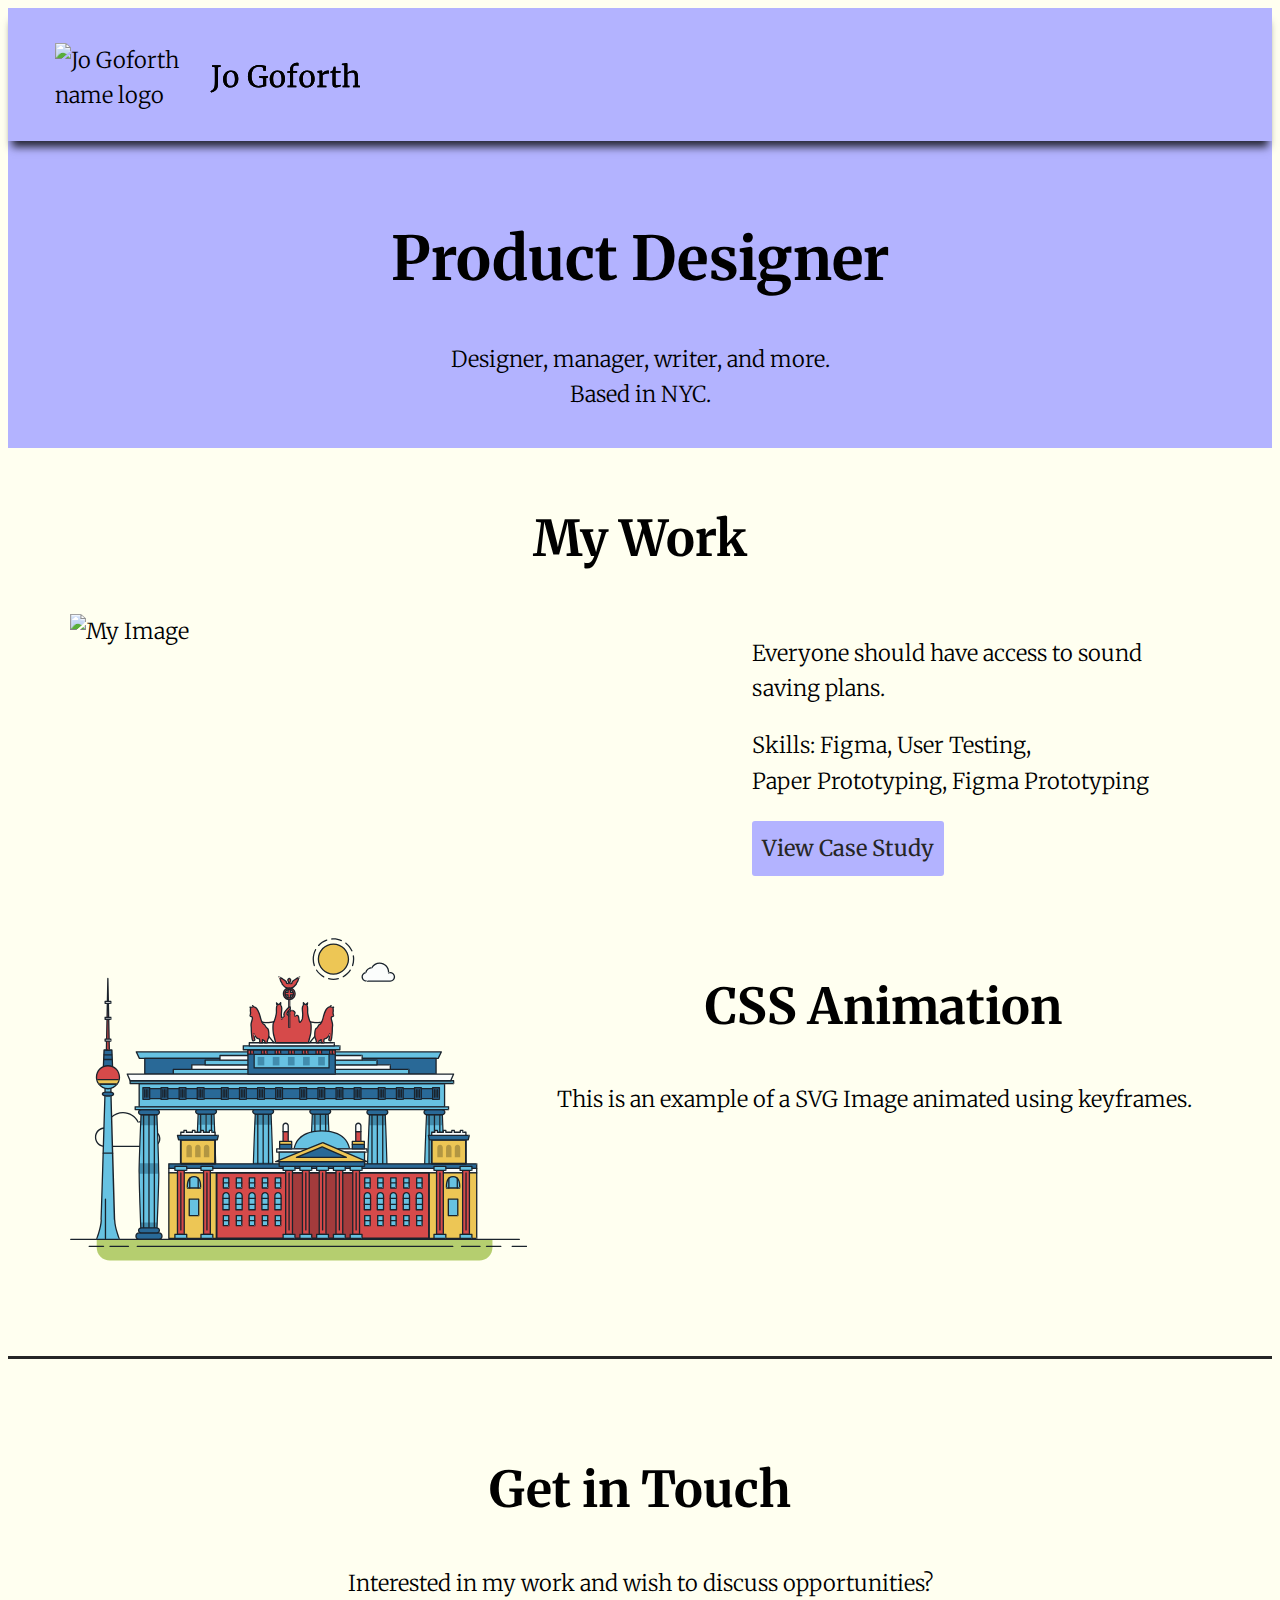
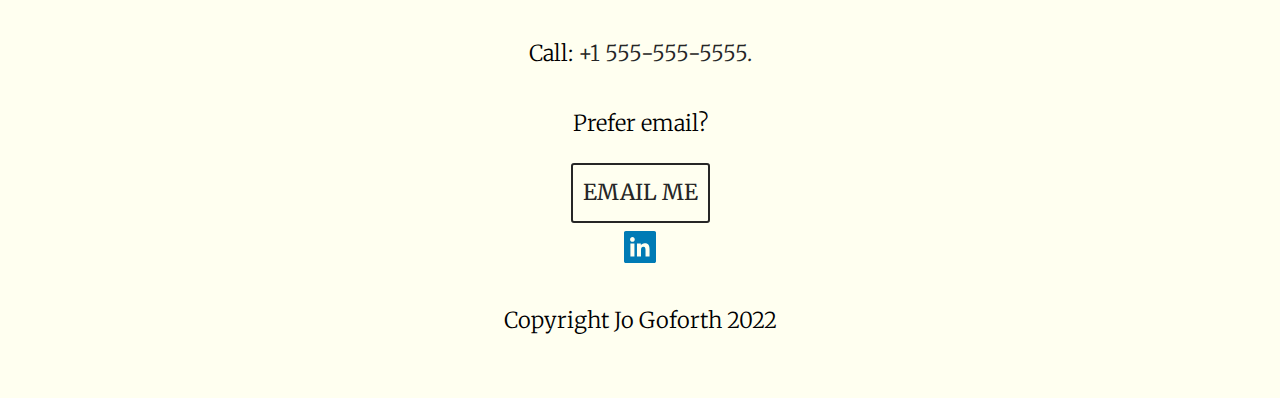
==== commit e66d39cb: "linting" ====
--- a/index.html
+++ b/index.html
@@ -1,37 +1,43 @@
 <!DOCTYPE html>
+
 <html lang="en" dir="ltr">
 
     <head>
         <link rel="stylesheet" type="text/css" href="https://cdnjs.cloudflare.com/ajax/libs/normalize/8.0.0/normalize.min.css">
   <link rel="stylesheet" type="text/css" href="css/style.css">
-        <meta charset="=utf-8">
+        <meta charset="utf-8">
         <title>Jo Goforth Product Designer, NYC</title>
         <meta name="viewport" content="width=device-width, initial-scale=1">
         <link rel="preconnect" href="https://fonts.googleapis.com"><link rel="preconnect" href="https://fonts.gstatic.com" crossorigin>
         <link href="https://fonts.googleapis.com/css2?family=Merriweather:ital,wght@0,300;0,400;0,700;0,900;1,300;1,400;1,700;1,900&display=swap" rel="stylesheet">
         <link rel="stylesheet" href="https://cdnjs.cloudflare.com/ajax/libs/normalize/8.0.1/normalize.min.css" integrity="sha512-NhSC1YmyruXifcj/KFRWoC561YpHpc5Jtzgvbuzx5VozKpWvQ+4nXhPdFgmx8xqexRcpAglTj9sIBWINXa8x5w==" crossorigin="anonymous" referrerpolicy="no-referrer" />
+        <script src="https://kit.fontawesome.com/6208f9d0b9.js" crossorigin="anonymous"></script>
     </head>
 
     <body>
         <header>
-            <div class ="container" class="logo">
-                <svg xmlns="http://www.w3.org/2000/svg" width="255" height="51" viewBox="0 0 255 51" fill="none">
-                    path d="M0.7 48.85C2.16667 48.4167 3.48333 47.6333 4.65 46.5C5.81667 45.4 6.66667 44.0333 7.2 42.4C7.63333 41.1333 7.91667 39.6667 8.05 38C8.18333 36.3 8.25 33.7 8.25 30.2V8L3.45 7.35V4.85H18.15V7.35L13.6 8V28.25V30.6C13.6 33.2333 13.5667 35.35 13.5 36.95C13.4333 38.55 13.2833 39.9167 13.05 41.05C12.45 43.7167 11.1333 45.9167 9.1 47.65C7.06667 49.3833 4.71667 50.4833 2.05 50.95L0.7 48.85ZM22.293 28.05C22.293 25.05 22.9096 22.45 24.143 20.25C25.3763 18.05 26.993 16.3833 28.993 15.25C31.0263 14.0833 33.193 13.5 35.493 13.5C39.693 13.5 42.843 14.8333 44.943 17.5C47.0763 20.1667 48.143 23.6667 48.143 28C48.143 31.0333 47.5263 33.65 46.293 35.85C45.0596 38.05 43.4263 39.7167 41.393 40.85C39.393 41.9833 37.243 42.55 34.943 42.55C30.743 42.55 27.5763 41.2167 25.443 38.55C23.343 35.8833 22.293 32.3833 22.293 28.05ZM35.243 39.7C37.543 39.7 39.3096 38.75 40.543 36.85C41.7763 34.95 42.393 32.1333 42.393 28.4C42.393 24.7 41.8263 21.7667 40.693 19.6C39.5596 17.4333 37.743 16.35 35.243 16.35C32.943 16.35 31.1596 17.3 29.893 19.2C28.6596 21.1 28.043 23.9167 28.043 27.65C28.043 31.35 28.6263 34.2833 29.793 36.45C30.9596 38.6167 32.7763 39.7 35.243 39.7ZM81.8281 42.55C78.2281 42.55 75.1115 41.75 72.4781 40.15C69.8781 38.55 67.8948 36.35 66.5281 33.55C65.1615 30.7167 64.4781 27.5167 64.4781 23.95C64.4781 19.85 65.2781 16.3333 66.8781 13.4C68.5115 10.4667 70.7615 8.25 73.6281 6.75C76.4948 5.21666 79.7615 4.45 83.4281 4.45C86.7948 4.45 90.6781 4.96666 95.0781 6L94.6281 14.65H91.0781L89.8781 8.65C89.4115 8.28333 88.6115 7.93333 87.4781 7.6C86.3781 7.26667 84.8948 7.1 83.0281 7.1C80.5948 7.1 78.4448 7.7 76.5781 8.9C74.7115 10.1 73.2448 11.8833 72.1781 14.25C71.1448 16.6167 70.6281 19.4833 70.6281 22.85C70.6281 25.95 71.0448 28.7833 71.8781 31.35C72.7448 33.9167 74.0448 35.9833 75.7781 37.55C77.5448 39.0833 79.6948 39.85 82.2281 39.85C83.8281 39.85 85.3448 39.6667 86.7781 39.3C88.2115 38.9 89.3115 38.3833 90.0781 37.75V26.6L83.7781 26.1V23.15H98.3781V26.1L95.4781 26.55V40C94.7448 40.0333 93.5281 40.3167 91.8281 40.85C90.0948 41.3833 88.4615 41.8 86.9281 42.1C85.3948 42.4 83.6948 42.55 81.8281 42.55ZM101.59 28.05C101.59 25.05 102.207 22.45 103.44 20.25C104.673 18.05 106.29 16.3833 108.29 15.25C110.323 14.0833 112.49 13.5 114.79 13.5C118.99 13.5 122.14 14.8333 124.24 17.5C126.373 20.1667 127.44 23.6667 127.44 28C127.44 31.0333 126.823 33.65 125.59 35.85C124.357 38.05 122.723 39.7167 120.69 40.85C118.69 41.9833 116.54 42.55 114.24 42.55C110.04 42.55 106.873 41.2167 104.74 38.55C102.64 35.8833 101.59 32.3833 101.59 28.05ZM114.54 39.7C116.84 39.7 118.607 38.75 119.84 36.85C121.073 34.95 121.69 32.1333 121.69 28.4C121.69 24.7 121.123 21.7667 119.99 19.6C118.857 17.4333 117.04 16.35 114.54 16.35C112.24 16.35 110.457 17.3 109.19 19.2C107.957 21.1 107.34 23.9167 107.34 27.65C107.34 31.35 107.923 34.2833 109.09 36.45C110.257 38.6167 112.073 39.7 114.54 39.7ZM136.01 17.55H131.31V15.25L136.01 14.3V11.95C136.01 9.88333 136.543 7.98333 137.61 6.25C138.71 4.51667 140.126 3.15 141.86 2.15C143.626 1.11666 145.493 0.599997 147.46 0.599997C148.593 0.599997 149.576 0.749997 150.41 1.05V6.05C150.11 5.78333 149.51 5.53333 148.61 5.3C147.743 5.03333 146.776 4.9 145.71 4.9C144.143 4.9 142.993 5.31667 142.26 6.15C141.56 6.95 141.21 8.35 141.21 10.35V14.3H148.11V17.55H141.21V39.15L146.76 39.55V42H131.76V39.55L136.01 39.1V17.55ZM152.029 28.05C152.029 25.05 152.646 22.45 153.879 20.25C155.113 18.05 156.729 16.3833 158.729 15.25C160.763 14.0833 162.929 13.5 165.229 13.5C169.429 13.5 172.579 14.8333 174.679 17.5C176.813 20.1667 177.879 23.6667 177.879 28C177.879 31.0333 177.263 33.65 176.029 35.85C174.796 38.05 173.163 39.7167 171.129 40.85C169.129 41.9833 166.979 42.55 164.679 42.55C160.479 42.55 157.313 41.2167 155.179 38.55C153.079 35.8833 152.029 32.3833 152.029 28.05ZM164.979 39.7C167.279 39.7 169.046 38.75 170.279 36.85C171.513 34.95 172.129 32.1333 172.129 28.4C172.129 24.7 171.563 21.7667 170.429 19.6C169.296 17.4333 167.479 16.35 164.979 16.35C162.679 16.35 160.896 17.3 159.629 19.2C158.396 21.1 157.779 23.9167 157.779 27.65C157.779 31.35 158.363 34.2833 159.529 36.45C160.696 38.6167 162.513 39.7 164.979 39.7ZM182.549 39.55L186.299 39.25V18.1L182.699 17.2V14.5L189.599 13.6H189.699L190.799 14.5V15.4L190.649 19.3H190.799C191.133 18.7333 191.733 18 192.599 17.1C193.466 16.2 194.583 15.3833 195.949 14.65C197.316 13.8833 198.799 13.5 200.399 13.5C201.066 13.5 201.616 13.5833 202.049 13.75V19.35C201.816 19.1833 201.433 19.0333 200.899 18.9C200.399 18.7333 199.833 18.65 199.199 18.65C196.433 18.65 193.866 19.5 191.499 21.2V39.2L197.849 39.6V42H182.549V39.55ZM213.9 42.5C212 42.5 210.583 42.0667 209.65 41.2C208.716 40.3333 208.25 38.85 208.25 36.75V17.55H204.65V15.3C204.816 15.2667 205.283 15.15 206.05 14.95C206.816 14.75 207.333 14.5667 207.6 14.4C208.133 14.1 208.55 13.5 208.85 12.6C209.116 11.9667 209.433 10.95 209.8 9.55C210.166 8.15 210.383 7.31666 210.45 7.05H213.4L213.5 14.25H221.85V17.55H213.5V32.9C213.5 34.8 213.55 36.1333 213.65 36.9C213.783 37.6667 214.033 38.1667 214.4 38.4C214.8 38.6333 215.466 38.75 216.4 38.75C217.3 38.75 218.283 38.6333 219.35 38.4C220.45 38.1667 221.3 37.9167 221.9 37.65L222.65 39.9C221.85 40.5 220.55 41.0833 218.75 41.65C216.983 42.2167 215.366 42.5 213.9 42.5ZM228.411 4.7L224.211 4.15V2L232.361 1.05H232.461L233.561 1.8V13.4L233.361 17.65C234.428 16.6833 235.894 15.7667 237.761 14.9C239.628 14.0333 241.511 13.6 243.411 13.6C245.511 13.6 247.144 14 248.311 14.8C249.478 15.6 250.294 16.8333 250.761 18.5C251.228 20.1333 251.461 22.35 251.461 25.15V39.1L254.961 39.55V42H243.011V39.55L246.261 39.1V25.1C246.261 23.1333 246.128 21.6 245.861 20.5C245.594 19.3667 245.094 18.5333 244.361 18C243.628 17.4333 242.528 17.15 241.061 17.15C239.861 17.15 238.578 17.45 237.211 18.05C235.844 18.65 234.644 19.35 233.611 20.15V39.1L237.061 39.55V42H225.411V39.55L228.411 39.15V4.7Z" fill="black"/>
+            <div class ="container" >
+            <div class="navtoggle" id="myNavtoggle">
+                <img class="logo" alt="Jo Goforth name logo">
+                <a href="index.html"> <svg xmlns="http://www.w3.org/2000/svg" width="255" height="51" viewBox="0 0 255 51" fill="none" class = "logo" >
+                    <path d="M0.7 48.85C2.16667 48.4167 3.48333 47.6333 4.65 46.5C5.81667 45.4 6.66667 44.0333 7.2 42.4C7.63333 41.1333 7.91667 39.6667 8.05 38C8.18333 36.3 8.25 33.7 8.25 30.2V8L3.45 7.35V4.85H18.15V7.35L13.6 8V28.25V30.6C13.6 33.2333 13.5667 35.35 13.5 36.95C13.4333 38.55 13.2833 39.9167 13.05 41.05C12.45 43.7167 11.1333 45.9167 9.1 47.65C7.06667 49.3833 4.71667 50.4833 2.05 50.95L0.7 48.85ZM22.293 28.05C22.293 25.05 22.9096 22.45 24.143 20.25C25.3763 18.05 26.993 16.3833 28.993 15.25C31.0263 14.0833 33.193 13.5 35.493 13.5C39.693 13.5 42.843 14.8333 44.943 17.5C47.0763 20.1667 48.143 23.6667 48.143 28C48.143 31.0333 47.5263 33.65 46.293 35.85C45.0596 38.05 43.4263 39.7167 41.393 40.85C39.393 41.9833 37.243 42.55 34.943 42.55C30.743 42.55 27.5763 41.2167 25.443 38.55C23.343 35.8833 22.293 32.3833 22.293 28.05ZM35.243 39.7C37.543 39.7 39.3096 38.75 40.543 36.85C41.7763 34.95 42.393 32.1333 42.393 28.4C42.393 24.7 41.8263 21.7667 40.693 19.6C39.5596 17.4333 37.743 16.35 35.243 16.35C32.943 16.35 31.1596 17.3 29.893 19.2C28.6596 21.1 28.043 23.9167 28.043 27.65C28.043 31.35 28.6263 34.2833 29.793 36.45C30.9596 38.6167 32.7763 39.7 35.243 39.7ZM81.8281 42.55C78.2281 42.55 75.1115 41.75 72.4781 40.15C69.8781 38.55 67.8948 36.35 66.5281 33.55C65.1615 30.7167 64.4781 27.5167 64.4781 23.95C64.4781 19.85 65.2781 16.3333 66.8781 13.4C68.5115 10.4667 70.7615 8.25 73.6281 6.75C76.4948 5.21666 79.7615 4.45 83.4281 4.45C86.7948 4.45 90.6781 4.96666 95.0781 6L94.6281 14.65H91.0781L89.8781 8.65C89.4115 8.28333 88.6115 7.93333 87.4781 7.6C86.3781 7.26667 84.8948 7.1 83.0281 7.1C80.5948 7.1 78.4448 7.7 76.5781 8.9C74.7115 10.1 73.2448 11.8833 72.1781 14.25C71.1448 16.6167 70.6281 19.4833 70.6281 22.85C70.6281 25.95 71.0448 28.7833 71.8781 31.35C72.7448 33.9167 74.0448 35.9833 75.7781 37.55C77.5448 39.0833 79.6948 39.85 82.2281 39.85C83.8281 39.85 85.3448 39.6667 86.7781 39.3C88.2115 38.9 89.3115 38.3833 90.0781 37.75V26.6L83.7781 26.1V23.15H98.3781V26.1L95.4781 26.55V40C94.7448 40.0333 93.5281 40.3167 91.8281 40.85C90.0948 41.3833 88.4615 41.8 86.9281 42.1C85.3948 42.4 83.6948 42.55 81.8281 42.55ZM101.59 28.05C101.59 25.05 102.207 22.45 103.44 20.25C104.673 18.05 106.29 16.3833 108.29 15.25C110.323 14.0833 112.49 13.5 114.79 13.5C118.99 13.5 122.14 14.8333 124.24 17.5C126.373 20.1667 127.44 23.6667 127.44 28C127.44 31.0333 126.823 33.65 125.59 35.85C124.357 38.05 122.723 39.7167 120.69 40.85C118.69 41.9833 116.54 42.55 114.24 42.55C110.04 42.55 106.873 41.2167 104.74 38.55C102.64 35.8833 101.59 32.3833 101.59 28.05ZM114.54 39.7C116.84 39.7 118.607 38.75 119.84 36.85C121.073 34.95 121.69 32.1333 121.69 28.4C121.69 24.7 121.123 21.7667 119.99 19.6C118.857 17.4333 117.04 16.35 114.54 16.35C112.24 16.35 110.457 17.3 109.19 19.2C107.957 21.1 107.34 23.9167 107.34 27.65C107.34 31.35 107.923 34.2833 109.09 36.45C110.257 38.6167 112.073 39.7 114.54 39.7ZM136.01 17.55H131.31V15.25L136.01 14.3V11.95C136.01 9.88333 136.543 7.98333 137.61 6.25C138.71 4.51667 140.126 3.15 141.86 2.15C143.626 1.11666 145.493 0.599997 147.46 0.599997C148.593 0.599997 149.576 0.749997 150.41 1.05V6.05C150.11 5.78333 149.51 5.53333 148.61 5.3C147.743 5.03333 146.776 4.9 145.71 4.9C144.143 4.9 142.993 5.31667 142.26 6.15C141.56 6.95 141.21 8.35 141.21 10.35V14.3H148.11V17.55H141.21V39.15L146.76 39.55V42H131.76V39.55L136.01 39.1V17.55ZM152.029 28.05C152.029 25.05 152.646 22.45 153.879 20.25C155.113 18.05 156.729 16.3833 158.729 15.25C160.763 14.0833 162.929 13.5 165.229 13.5C169.429 13.5 172.579 14.8333 174.679 17.5C176.813 20.1667 177.879 23.6667 177.879 28C177.879 31.0333 177.263 33.65 176.029 35.85C174.796 38.05 173.163 39.7167 171.129 40.85C169.129 41.9833 166.979 42.55 164.679 42.55C160.479 42.55 157.313 41.2167 155.179 38.55C153.079 35.8833 152.029 32.3833 152.029 28.05ZM164.979 39.7C167.279 39.7 169.046 38.75 170.279 36.85C171.513 34.95 172.129 32.1333 172.129 28.4C172.129 24.7 171.563 21.7667 170.429 19.6C169.296 17.4333 167.479 16.35 164.979 16.35C162.679 16.35 160.896 17.3 159.629 19.2C158.396 21.1 157.779 23.9167 157.779 27.65C157.779 31.35 158.363 34.2833 159.529 36.45C160.696 38.6167 162.513 39.7 164.979 39.7ZM182.549 39.55L186.299 39.25V18.1L182.699 17.2V14.5L189.599 13.6H189.699L190.799 14.5V15.4L190.649 19.3H190.799C191.133 18.7333 191.733 18 192.599 17.1C193.466 16.2 194.583 15.3833 195.949 14.65C197.316 13.8833 198.799 13.5 200.399 13.5C201.066 13.5 201.616 13.5833 202.049 13.75V19.35C201.816 19.1833 201.433 19.0333 200.899 18.9C200.399 18.7333 199.833 18.65 199.199 18.65C196.433 18.65 193.866 19.5 191.499 21.2V39.2L197.849 39.6V42H182.549V39.55ZM213.9 42.5C212 42.5 210.583 42.0667 209.65 41.2C208.716 40.3333 208.25 38.85 208.25 36.75V17.55H204.65V15.3C204.816 15.2667 205.283 15.15 206.05 14.95C206.816 14.75 207.333 14.5667 207.6 14.4C208.133 14.1 208.55 13.5 208.85 12.6C209.116 11.9667 209.433 10.95 209.8 9.55C210.166 8.15 210.383 7.31666 210.45 7.05H213.4L213.5 14.25H221.85V17.55H213.5V32.9C213.5 34.8 213.55 36.1333 213.65 36.9C213.783 37.6667 214.033 38.1667 214.4 38.4C214.8 38.6333 215.466 38.75 216.4 38.75C217.3 38.75 218.283 38.6333 219.35 38.4C220.45 38.1667 221.3 37.9167 221.9 37.65L222.65 39.9C221.85 40.5 220.55 41.0833 218.75 41.65C216.983 42.2167 215.366 42.5 213.9 42.5ZM228.411 4.7L224.211 4.15V2L232.361 1.05H232.461L233.561 1.8V13.4L233.361 17.65C234.428 16.6833 235.894 15.7667 237.761 14.9C239.628 14.0333 241.511 13.6 243.411 13.6C245.511 13.6 247.144 14 248.311 14.8C249.478 15.6 250.294 16.8333 250.761 18.5C251.228 20.1333 251.461 22.35 251.461 25.15V39.1L254.961 39.55V42H243.011V39.55L246.261 39.1V25.1C246.261 23.1333 246.128 21.6 245.861 20.5C245.594 19.3667 245.094 18.5333 244.361 18C243.628 17.4333 242.528 17.15 241.061 17.15C239.861 17.15 238.578 17.45 237.211 18.05C235.844 18.65 234.644 19.35 233.611 20.15V39.1L237.061 39.55V42H225.411V39.55L228.411 39.15V4.7Z" fill="black"/>
                     <path xmlns="http://www.w3.org/2000/svg" d="M0.7 48.85C2.16667 48.4167 3.48333 47.6333 4.65 46.5C5.81667 45.4 6.66667 44.0333 7.2 42.4C7.63333 41.1333 7.91667 39.6667 8.05 38C8.18333 36.3 8.25 33.7 8.25 30.2V8L3.45 7.35V4.85H18.15V7.35L13.6 8V28.25V30.6C13.6 33.2333 13.5667 35.35 13.5 36.95C13.4333 38.55 13.2833 39.9167 13.05 41.05C12.45 43.7167 11.1333 45.9167 9.1 47.65C7.06667 49.3833 4.71667 50.4833 2.05 50.95L0.7 48.85ZM22.293 28.05C22.293 25.05 22.9096 22.45 24.143 20.25C25.3763 18.05 26.993 16.3833 28.993 15.25C31.0263 14.0833 33.193 13.5 35.493 13.5C39.693 13.5 42.843 14.8333 44.943 17.5C47.0763 20.1667 48.143 23.6667 48.143 28C48.143 31.0333 47.5263 33.65 46.293 35.85C45.0596 38.05 43.4263 39.7167 41.393 40.85C39.393 41.9833 37.243 42.55 34.943 42.55C30.743 42.55 27.5763 41.2167 25.443 38.55C23.343 35.8833 22.293 32.3833 22.293 28.05ZM35.243 39.7C37.543 39.7 39.3096 38.75 40.543 36.85C41.7763 34.95 42.393 32.1333 42.393 28.4C42.393 24.7 41.8263 21.7667 40.693 19.6C39.5596 17.4333 37.743 16.35 35.243 16.35C32.943 16.35 31.1596 17.3 29.893 19.2C28.6596 21.1 28.043 23.9167 28.043 27.65C28.043 31.35 28.6263 34.2833 29.793 36.45C30.9596 38.6167 32.7763 39.7 35.243 39.7ZM81.8281 42.55C78.2281 42.55 75.1115 41.75 72.4781 40.15C69.8781 38.55 67.8948 36.35 66.5281 33.55C65.1615 30.7167 64.4781 27.5167 64.4781 23.95C64.4781 19.85 65.2781 16.3333 66.8781 13.4C68.5115 10.4667 70.7615 8.25 73.6281 6.75C76.4948 5.21666 79.7615 4.45 83.4281 4.45C86.7948 4.45 90.6781 4.96666 95.0781 6L94.6281 14.65H91.0781L89.8781 8.65C89.4115 8.28333 88.6115 7.93333 87.4781 7.6C86.3781 7.26667 84.8948 7.1 83.0281 7.1C80.5948 7.1 78.4448 7.7 76.5781 8.9C74.7115 10.1 73.2448 11.8833 72.1781 14.25C71.1448 16.6167 70.6281 19.4833 70.6281 22.85C70.6281 25.95 71.0448 28.7833 71.8781 31.35C72.7448 33.9167 74.0448 35.9833 75.7781 37.55C77.5448 39.0833 79.6948 39.85 82.2281 39.85C83.8281 39.85 85.3448 39.6667 86.7781 39.3C88.2115 38.9 89.3115 38.3833 90.0781 37.75V26.6L83.7781 26.1V23.15H98.3781V26.1L95.4781 26.55V40C94.7448 40.0333 93.5281 40.3167 91.8281 40.85C90.0948 41.3833 88.4615 41.8 86.9281 42.1C85.3948 42.4 83.6948 42.55 81.8281 42.55ZM101.59 28.05C101.59 25.05 102.207 22.45 103.44 20.25C104.673 18.05 106.29 16.3833 108.29 15.25C110.323 14.0833 112.49 13.5 114.79 13.5C118.99 13.5 122.14 14.8333 124.24 17.5C126.373 20.1667 127.44 23.6667 127.44 28C127.44 31.0333 126.823 33.65 125.59 35.85C124.357 38.05 122.723 39.7167 120.69 40.85C118.69 41.9833 116.54 42.55 114.24 42.55C110.04 42.55 106.873 41.2167 104.74 38.55C102.64 35.8833 101.59 32.3833 101.59 28.05ZM114.54 39.7C116.84 39.7 118.607 38.75 119.84 36.85C121.073 34.95 121.69 32.1333 121.69 28.4C121.69 24.7 121.123 21.7667 119.99 19.6C118.857 17.4333 117.04 16.35 114.54 16.35C112.24 16.35 110.457 17.3 109.19 19.2C107.957 21.1 107.34 23.9167 107.34 27.65C107.34 31.35 107.923 34.2833 109.09 36.45C110.257 38.6167 112.073 39.7 114.54 39.7ZM136.01 17.55H131.31V15.25L136.01 14.3V11.95C136.01 9.88333 136.543 7.98333 137.61 6.25C138.71 4.51667 140.126 3.15 141.86 2.15C143.626 1.11666 145.493 0.599997 147.46 0.599997C148.593 0.599997 149.576 0.749997 150.41 1.05V6.05C150.11 5.78333 149.51 5.53333 148.61 5.3C147.743 5.03333 146.776 4.9 145.71 4.9C144.143 4.9 142.993 5.31667 142.26 6.15C141.56 6.95 141.21 8.35 141.21 10.35V14.3H148.11V17.55H141.21V39.15L146.76 39.55V42H131.76V39.55L136.01 39.1V17.55ZM152.029 28.05C152.029 25.05 152.646 22.45 153.879 20.25C155.113 18.05 156.729 16.3833 158.729 15.25C160.763 14.0833 162.929 13.5 165.229 13.5C169.429 13.5 172.579 14.8333 174.679 17.5C176.813 20.1667 177.879 23.6667 177.879 28C177.879 31.0333 177.263 33.65 176.029 35.85C174.796 38.05 173.163 39.7167 171.129 40.85C169.129 41.9833 166.979 42.55 164.679 42.55C160.479 42.55 157.313 41.2167 155.179 38.55C153.079 35.8833 152.029 32.3833 152.029 28.05ZM164.979 39.7C167.279 39.7 169.046 38.75 170.279 36.85C171.513 34.95 172.129 32.1333 172.129 28.4C172.129 24.7 171.563 21.7667 170.429 19.6C169.296 17.4333 167.479 16.35 164.979 16.35C162.679 16.35 160.896 17.3 159.629 19.2C158.396 21.1 157.779 23.9167 157.779 27.65C157.779 31.35 158.363 34.2833 159.529 36.45C160.696 38.6167 162.513 39.7 164.979 39.7ZM182.549 39.55L186.299 39.25V18.1L182.699 17.2V14.5L189.599 13.6H189.699L190.799 14.5V15.4L190.649 19.3H190.799C191.133 18.7333 191.733 18 192.599 17.1C193.466 16.2 194.583 15.3833 195.949 14.65C197.316 13.8833 198.799 13.5 200.399 13.5C201.066 13.5 201.616 13.5833 202.049 13.75V19.35C201.816 19.1833 201.433 19.0333 200.899 18.9C200.399 18.7333 199.833 18.65 199.199 18.65C196.433 18.65 193.866 19.5 191.499 21.2V39.2L197.849 39.6V42H182.549V39.55ZM213.9 42.5C212 42.5 210.583 42.0667 209.65 41.2C208.716 40.3333 208.25 38.85 208.25 36.75V17.55H204.65V15.3C204.816 15.2667 205.283 15.15 206.05 14.95C206.816 14.75 207.333 14.5667 207.6 14.4C208.133 14.1 208.55 13.5 208.85 12.6C209.116 11.9667 209.433 10.95 209.8 9.55C210.166 8.15 210.383 7.31666 210.45 7.05H213.4L213.5 14.25H221.85V17.55H213.5V32.9C213.5 34.8 213.55 36.1333 213.65 36.9C213.783 37.6667 214.033 38.1667 214.4 38.4C214.8 38.6333 215.466 38.75 216.4 38.75C217.3 38.75 218.283 38.6333 219.35 38.4C220.45 38.1667 221.3 37.9167 221.9 37.65L222.65 39.9C221.85 40.5 220.55 41.0833 218.75 41.65C216.983 42.2167 215.366 42.5 213.9 42.5ZM228.411 4.7L224.211 4.15V2L232.361 1.05H232.461L233.561 1.8V13.4L233.361 17.65C234.428 16.6833 235.894 15.7667 237.761 14.9C239.628 14.0333 241.511 13.6 243.411 13.6C245.511 13.6 247.144 14 248.311 14.8C249.478 15.6 250.294 16.8333 250.761 18.5C251.228 20.1333 251.461 22.35 251.461 25.15V39.1L254.961 39.55V42H243.011V39.55L246.261 39.1V25.1C246.261 23.1333 246.128 21.6 245.861 20.5C245.594 19.3667 245.094 18.5333 244.361 18C243.628 17.4333 242.528 17.15 241.061 17.15C239.861 17.15 238.578 17.45 237.211 18.05C235.844 18.65 234.644 19.35 233.611 20.15V39.1L237.061 39.55V42H225.411V39.55L228.411 39.15V4.7Z" fill="black"/></svg>
-                    <a href="index.html"></a>
+                    </a>
             <nav>
                 <ul>
                 <li><a href="index.html">Work</a></li>
                 <li><a href="about.html">About</a></li>
-                <li><a href="#contact">Contact</a></li>
+                <li><a href="#contact" onclick="menuToggle()">Contact</a></li>
+                <li><a href="javascript:void(0);" class="icon" onclick="menuToggle()"><i class="fas fa-bars"></i></a></li>
                 </ul>
             </nav>
+        </div>
         </div>
     </header>
 <!--Hero Section-->
     <main>
 <div id="hero">
-    <div class="container" class="center">
+    <div class="container">
 <h1>Product Designer</h1>
 <span>Designer, manager, writer, and more. <br>Based in NYC. </span>
 </div>
@@ -53,6 +59,8 @@
 <a href="crumb.html" class="button">View Case Study</a>
 </div> <!--end col-->
 </div> <!--end row-->
+
+<!--ROAM 
 <div class="bottom"></div>
 
     <div class="row">
@@ -60,16 +68,17 @@
     <picture> <source srcset="img/roam/roam-600.png" media="(max-width:767px)"> 
     <img src="img/roam/roam-600.png" alt="My Image">
     </picture>
-    </div> <!--end col-->
+    </div> <!end col-->
+
+    <!--ROAM
     <div class="col-md-6 col-lg-5">
     <p>Accessible, Flexible, Travel Planning</p>
     <p> Skills: UX/UI, Responsive Web App, Figma</p>
     <a href="#" class="button">View Case Study</a>
-    </div> <!--end col-->
+    </div> <!-end col-->
     </div> <!--end-->
-    <div class="bottom"></div>
-   
-
+    <!--<div class="bottom"></div>-->
+    
 <!--Animation-->
 <div id="animation">
     <div class="container">
@@ -675,11 +684,11 @@
                 <path fill="#1A232C" d="M55.253 470.489L55.253 410.403C55.253 409.85 54.805 409.403 54.253 409.403 53.701 409.403 53.253 409.85 53.253 410.403L53.253 470.489C53.253 471.041 53.701 471.489 54.253 471.489 54.805 471.489 55.253 471.041 55.253 470.489M50.889 340.95L65.312 340.95C65.865 340.95 66.312 340.502 66.312 339.95 66.312 339.397 65.865 338.95 65.312 338.95L50.889 338.95C50.336 338.95 49.889 339.397 49.889 339.95 49.889 340.502 50.336 340.95 50.889 340.95"></path>
             </g>
         </svg>
-</picture>
+
 </div><!--end col-->
 <div class="col-md-6 col-lg-7">
     <h2>CSS Animation</h2>
-<p>This is an example of a SVG Image with is animated using keyframes.</p>
+<p>This is an example of a SVG Image animated using keyframes.</p>
 </div><!--end col-->
 </div><!--end row-->
 </div><!--end animation-->
@@ -691,7 +700,6 @@
 </main>
 <!--Footer-->
 <footer id="contact">
-    </div>
     <div class="container">
     <h2>Get in Touch</h2>
     <p>Interested in my work and wish to discuss opportunities?<br><br>Call: <a href="tel:+555555555">+1 555-555-5555.</a> <br><br>Prefer email?</p>
@@ -713,6 +721,11 @@
     <p>Copyright Jo Goforth 2022</p>
     </div>
 </footer>
+<script
+  src="https://code.jquery.com/jquery-3.6.3.min.js"
+  integrity="sha256-pvPw+upLPUjgMXY0G+8O0xUf+/Im1MZjXxxgOcBQBXU="
+  crossorigin="anonymous"></script>
+<script src="js/scripts.js"></script>
 </body>
 
 </html>
--- a/css/style.css
+++ b/css/style.css
@@ -23,6 +23,7 @@
 h1 {
     font-size: 2.75em;
     font-weight: 700;
+    text-align: center;
 }
 h2{
     font-size: 2.25em;
@@ -72,10 +73,11 @@
     padding: 10px;
     border-radius: 3px;
     border-bottom: 2px rgb(38, 38, 38); 
-    transition: 0.2s opacity;
-  }
+    transition-duration: 0.2s opacity;
+  }
+
   .button:hover {
-    opacity: 0.8; 
+    background-color: rgb(204, 204, 255);
     text-decoration: none;
   }
 
@@ -95,12 +97,16 @@
 .container{
   padding: 15px;
 }
-.row{
+.row::after {
   margin: 25px 0;
+  content: "";
+  clear:both;
+  display: table;
 }
 
 .bottom{
   padding: 10px;
+  margin: 25px 0;
   border-bottom: 3px solid rgb(38, 38, 38);
 }
 #hero h1{
@@ -110,7 +116,7 @@
   text-align: center;
 }
 .logo{
-  max-width: 250px;
+  max-width: 150px;
 }
 header{
   background-color: rgb(179, 179, 255);
@@ -126,11 +132,14 @@
  display: inline-block;
  width: 100%;
 }
+
 nav > ul > li{
   display: inline-block;
   list-style-type: none;
   padding: 0;
-}
+
+}
+
 nav > ul > li > a {
   padding: 0 15px;
   text-transform: uppercase;
@@ -146,6 +155,36 @@
   color:rgb(0, 136, 204)
 }
 
+.navtoggle li:not(:last-child) {
+  display: none;
+}
+
+.navtoggle, .navtoggle.responsive {
+  position: relative;
+}
+
+.navtoggle li .icon {
+  position: absolute;
+  right: 0;
+  top: 2px;
+  font-size: 20px;
+}
+
+.navtoggle.responsive nav{
+  padding: 24px 0 0;
+}
+
+.navtoggle.responsive li  {
+  display: block;
+  padding: 10px 0;
+  border-top: 1px solid rgba (255, 127, 80, 0.5);
+}
+
+.navtoggle li:last-child {
+  padding: 0 0 10px;
+  list-style: none;
+}
+
 #hero {
   background-color: rgb(179, 179, 255);
   padding: 20px 0;
@@ -153,6 +192,9 @@
   text-align: center;
   width: 100%;
 }
+#hero span {
+  display: block
+}
 
 footer{
   margin-left: 0;
@@ -165,3 +207,116 @@
   width: 100%;
 }
 
+@media only screen and (min-width: 641px){
+header {
+  text-align: unset;
+  padding: 20px 0 13px;
+}
+
+nav > ul > li{
+  display: inline-block;
+}
+
+.navtoggle li: not (:last-child) {
+  display: inline-block;
+}
+
+.navtoggle li: :last-child {
+  display: none;
+}
+
+nav {
+  width: auto;
+  float: right;
+  margin-top: 4px;
+}
+
+
+body {
+  font-size: 18px;
+}
+
+.col-md-6 {
+  width: 50%;
+}
+
+}
+
+@media only screen and (min-width: 1024px){
+  header {
+    text-align: unset;
+    padding: 20px 0 13px;
+  }
+  
+  nav {
+    width: auto;
+    float: right;
+    margin-top: 8px;
+  }
+  
+  body {
+    font-size: 22px;
+  }
+  
+  .col-lg-7 {
+    width: 58.33%;
+  }
+
+  .col-lg-5 {
+    width: 41.66%;
+  }
+
+  .container {
+    max-width: 1200px;
+    margin-left: auto;
+    margin-right: auto;
+  }
+}
+
+@media only screen and (min-width: 1440px){
+
+}
+
+[class*="col-"] {
+float:left;
+padding-left: 15px;
+padding-right: 15px;
+}
+
+#about-page-h3 {
+margin-top: 0%;
+}
+
+#bridge {
+  width: 100%;
+  max-width: 100%;
+  height: auto;
+}
+
+@keyframes color-change {
+  0% {fill: #edc655;}
+  50% {fill: #fcffad;}
+  100% {fill: #f76414;}
+}
+
+.sun {
+  animation: 4s color-change infinite alternate linear; 
+}
+
+@keyframes cloud-move {
+  from {transform: translate (0, 50px)}
+  to {transform: translate(200px, 50px);}
+}
+
+.cloud-front {
+  animation: 30s cloud-move infinite alternate linear;
+}
+
+@keyframes cloud-move-reverse {
+  from {transform: translate(446px, 48px);}
+  to {transform: translate(100px, 48px);}
+}
+
+.cloud-back {
+  animation: 34s cloud-move-reverse infinite alternate linear;
+}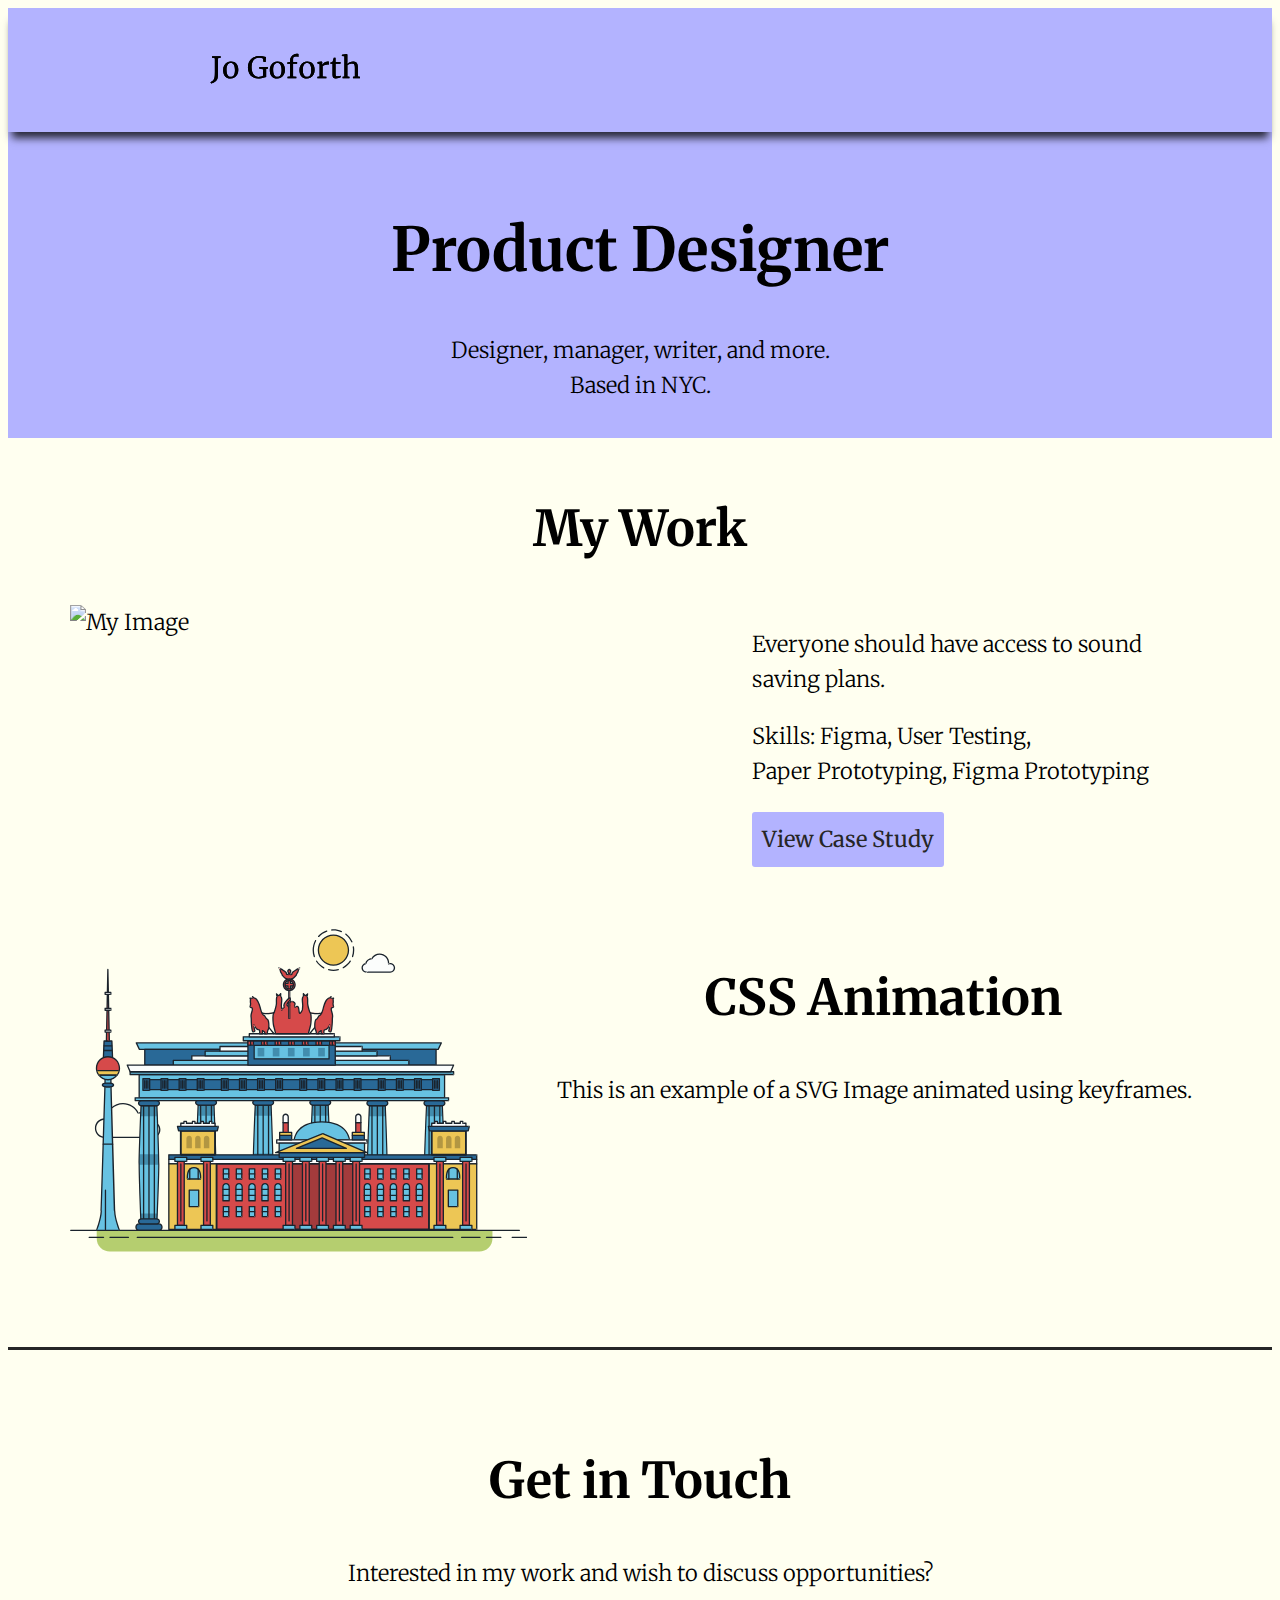
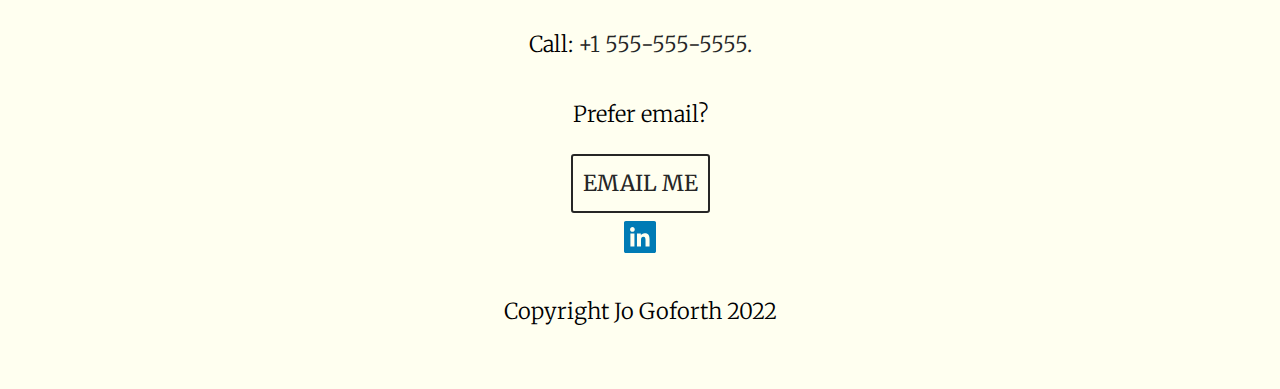
==== commit 2516e0ad: "Change: "Work" link to say "Home" ====
--- a/index.html
+++ b/index.html
@@ -18,14 +18,14 @@
         <header>
             <div class ="container" >
             <div class="navtoggle" id="myNavtoggle">
-                <img class="logo" alt="Jo Goforth name logo">
-                <a href="index.html"> <svg xmlns="http://www.w3.org/2000/svg" width="255" height="51" viewBox="0 0 255 51" fill="none" class = "logo" >
+                <img class="logo">
+                <a href="index.html"alt="Jo Goforth name logo"> <svg xmlns="http://www.w3.org/2000/svg" width="255" height="51" viewBox="0 0 255 51" fill="none" class = "logo" >
                     <path d="M0.7 48.85C2.16667 48.4167 3.48333 47.6333 4.65 46.5C5.81667 45.4 6.66667 44.0333 7.2 42.4C7.63333 41.1333 7.91667 39.6667 8.05 38C8.18333 36.3 8.25 33.7 8.25 30.2V8L3.45 7.35V4.85H18.15V7.35L13.6 8V28.25V30.6C13.6 33.2333 13.5667 35.35 13.5 36.95C13.4333 38.55 13.2833 39.9167 13.05 41.05C12.45 43.7167 11.1333 45.9167 9.1 47.65C7.06667 49.3833 4.71667 50.4833 2.05 50.95L0.7 48.85ZM22.293 28.05C22.293 25.05 22.9096 22.45 24.143 20.25C25.3763 18.05 26.993 16.3833 28.993 15.25C31.0263 14.0833 33.193 13.5 35.493 13.5C39.693 13.5 42.843 14.8333 44.943 17.5C47.0763 20.1667 48.143 23.6667 48.143 28C48.143 31.0333 47.5263 33.65 46.293 35.85C45.0596 38.05 43.4263 39.7167 41.393 40.85C39.393 41.9833 37.243 42.55 34.943 42.55C30.743 42.55 27.5763 41.2167 25.443 38.55C23.343 35.8833 22.293 32.3833 22.293 28.05ZM35.243 39.7C37.543 39.7 39.3096 38.75 40.543 36.85C41.7763 34.95 42.393 32.1333 42.393 28.4C42.393 24.7 41.8263 21.7667 40.693 19.6C39.5596 17.4333 37.743 16.35 35.243 16.35C32.943 16.35 31.1596 17.3 29.893 19.2C28.6596 21.1 28.043 23.9167 28.043 27.65C28.043 31.35 28.6263 34.2833 29.793 36.45C30.9596 38.6167 32.7763 39.7 35.243 39.7ZM81.8281 42.55C78.2281 42.55 75.1115 41.75 72.4781 40.15C69.8781 38.55 67.8948 36.35 66.5281 33.55C65.1615 30.7167 64.4781 27.5167 64.4781 23.95C64.4781 19.85 65.2781 16.3333 66.8781 13.4C68.5115 10.4667 70.7615 8.25 73.6281 6.75C76.4948 5.21666 79.7615 4.45 83.4281 4.45C86.7948 4.45 90.6781 4.96666 95.0781 6L94.6281 14.65H91.0781L89.8781 8.65C89.4115 8.28333 88.6115 7.93333 87.4781 7.6C86.3781 7.26667 84.8948 7.1 83.0281 7.1C80.5948 7.1 78.4448 7.7 76.5781 8.9C74.7115 10.1 73.2448 11.8833 72.1781 14.25C71.1448 16.6167 70.6281 19.4833 70.6281 22.85C70.6281 25.95 71.0448 28.7833 71.8781 31.35C72.7448 33.9167 74.0448 35.9833 75.7781 37.55C77.5448 39.0833 79.6948 39.85 82.2281 39.85C83.8281 39.85 85.3448 39.6667 86.7781 39.3C88.2115 38.9 89.3115 38.3833 90.0781 37.75V26.6L83.7781 26.1V23.15H98.3781V26.1L95.4781 26.55V40C94.7448 40.0333 93.5281 40.3167 91.8281 40.85C90.0948 41.3833 88.4615 41.8 86.9281 42.1C85.3948 42.4 83.6948 42.55 81.8281 42.55ZM101.59 28.05C101.59 25.05 102.207 22.45 103.44 20.25C104.673 18.05 106.29 16.3833 108.29 15.25C110.323 14.0833 112.49 13.5 114.79 13.5C118.99 13.5 122.14 14.8333 124.24 17.5C126.373 20.1667 127.44 23.6667 127.44 28C127.44 31.0333 126.823 33.65 125.59 35.85C124.357 38.05 122.723 39.7167 120.69 40.85C118.69 41.9833 116.54 42.55 114.24 42.55C110.04 42.55 106.873 41.2167 104.74 38.55C102.64 35.8833 101.59 32.3833 101.59 28.05ZM114.54 39.7C116.84 39.7 118.607 38.75 119.84 36.85C121.073 34.95 121.69 32.1333 121.69 28.4C121.69 24.7 121.123 21.7667 119.99 19.6C118.857 17.4333 117.04 16.35 114.54 16.35C112.24 16.35 110.457 17.3 109.19 19.2C107.957 21.1 107.34 23.9167 107.34 27.65C107.34 31.35 107.923 34.2833 109.09 36.45C110.257 38.6167 112.073 39.7 114.54 39.7ZM136.01 17.55H131.31V15.25L136.01 14.3V11.95C136.01 9.88333 136.543 7.98333 137.61 6.25C138.71 4.51667 140.126 3.15 141.86 2.15C143.626 1.11666 145.493 0.599997 147.46 0.599997C148.593 0.599997 149.576 0.749997 150.41 1.05V6.05C150.11 5.78333 149.51 5.53333 148.61 5.3C147.743 5.03333 146.776 4.9 145.71 4.9C144.143 4.9 142.993 5.31667 142.26 6.15C141.56 6.95 141.21 8.35 141.21 10.35V14.3H148.11V17.55H141.21V39.15L146.76 39.55V42H131.76V39.55L136.01 39.1V17.55ZM152.029 28.05C152.029 25.05 152.646 22.45 153.879 20.25C155.113 18.05 156.729 16.3833 158.729 15.25C160.763 14.0833 162.929 13.5 165.229 13.5C169.429 13.5 172.579 14.8333 174.679 17.5C176.813 20.1667 177.879 23.6667 177.879 28C177.879 31.0333 177.263 33.65 176.029 35.85C174.796 38.05 173.163 39.7167 171.129 40.85C169.129 41.9833 166.979 42.55 164.679 42.55C160.479 42.55 157.313 41.2167 155.179 38.55C153.079 35.8833 152.029 32.3833 152.029 28.05ZM164.979 39.7C167.279 39.7 169.046 38.75 170.279 36.85C171.513 34.95 172.129 32.1333 172.129 28.4C172.129 24.7 171.563 21.7667 170.429 19.6C169.296 17.4333 167.479 16.35 164.979 16.35C162.679 16.35 160.896 17.3 159.629 19.2C158.396 21.1 157.779 23.9167 157.779 27.65C157.779 31.35 158.363 34.2833 159.529 36.45C160.696 38.6167 162.513 39.7 164.979 39.7ZM182.549 39.55L186.299 39.25V18.1L182.699 17.2V14.5L189.599 13.6H189.699L190.799 14.5V15.4L190.649 19.3H190.799C191.133 18.7333 191.733 18 192.599 17.1C193.466 16.2 194.583 15.3833 195.949 14.65C197.316 13.8833 198.799 13.5 200.399 13.5C201.066 13.5 201.616 13.5833 202.049 13.75V19.35C201.816 19.1833 201.433 19.0333 200.899 18.9C200.399 18.7333 199.833 18.65 199.199 18.65C196.433 18.65 193.866 19.5 191.499 21.2V39.2L197.849 39.6V42H182.549V39.55ZM213.9 42.5C212 42.5 210.583 42.0667 209.65 41.2C208.716 40.3333 208.25 38.85 208.25 36.75V17.55H204.65V15.3C204.816 15.2667 205.283 15.15 206.05 14.95C206.816 14.75 207.333 14.5667 207.6 14.4C208.133 14.1 208.55 13.5 208.85 12.6C209.116 11.9667 209.433 10.95 209.8 9.55C210.166 8.15 210.383 7.31666 210.45 7.05H213.4L213.5 14.25H221.85V17.55H213.5V32.9C213.5 34.8 213.55 36.1333 213.65 36.9C213.783 37.6667 214.033 38.1667 214.4 38.4C214.8 38.6333 215.466 38.75 216.4 38.75C217.3 38.75 218.283 38.6333 219.35 38.4C220.45 38.1667 221.3 37.9167 221.9 37.65L222.65 39.9C221.85 40.5 220.55 41.0833 218.75 41.65C216.983 42.2167 215.366 42.5 213.9 42.5ZM228.411 4.7L224.211 4.15V2L232.361 1.05H232.461L233.561 1.8V13.4L233.361 17.65C234.428 16.6833 235.894 15.7667 237.761 14.9C239.628 14.0333 241.511 13.6 243.411 13.6C245.511 13.6 247.144 14 248.311 14.8C249.478 15.6 250.294 16.8333 250.761 18.5C251.228 20.1333 251.461 22.35 251.461 25.15V39.1L254.961 39.55V42H243.011V39.55L246.261 39.1V25.1C246.261 23.1333 246.128 21.6 245.861 20.5C245.594 19.3667 245.094 18.5333 244.361 18C243.628 17.4333 242.528 17.15 241.061 17.15C239.861 17.15 238.578 17.45 237.211 18.05C235.844 18.65 234.644 19.35 233.611 20.15V39.1L237.061 39.55V42H225.411V39.55L228.411 39.15V4.7Z" fill="black"/>
                     <path xmlns="http://www.w3.org/2000/svg" d="M0.7 48.85C2.16667 48.4167 3.48333 47.6333 4.65 46.5C5.81667 45.4 6.66667 44.0333 7.2 42.4C7.63333 41.1333 7.91667 39.6667 8.05 38C8.18333 36.3 8.25 33.7 8.25 30.2V8L3.45 7.35V4.85H18.15V7.35L13.6 8V28.25V30.6C13.6 33.2333 13.5667 35.35 13.5 36.95C13.4333 38.55 13.2833 39.9167 13.05 41.05C12.45 43.7167 11.1333 45.9167 9.1 47.65C7.06667 49.3833 4.71667 50.4833 2.05 50.95L0.7 48.85ZM22.293 28.05C22.293 25.05 22.9096 22.45 24.143 20.25C25.3763 18.05 26.993 16.3833 28.993 15.25C31.0263 14.0833 33.193 13.5 35.493 13.5C39.693 13.5 42.843 14.8333 44.943 17.5C47.0763 20.1667 48.143 23.6667 48.143 28C48.143 31.0333 47.5263 33.65 46.293 35.85C45.0596 38.05 43.4263 39.7167 41.393 40.85C39.393 41.9833 37.243 42.55 34.943 42.55C30.743 42.55 27.5763 41.2167 25.443 38.55C23.343 35.8833 22.293 32.3833 22.293 28.05ZM35.243 39.7C37.543 39.7 39.3096 38.75 40.543 36.85C41.7763 34.95 42.393 32.1333 42.393 28.4C42.393 24.7 41.8263 21.7667 40.693 19.6C39.5596 17.4333 37.743 16.35 35.243 16.35C32.943 16.35 31.1596 17.3 29.893 19.2C28.6596 21.1 28.043 23.9167 28.043 27.65C28.043 31.35 28.6263 34.2833 29.793 36.45C30.9596 38.6167 32.7763 39.7 35.243 39.7ZM81.8281 42.55C78.2281 42.55 75.1115 41.75 72.4781 40.15C69.8781 38.55 67.8948 36.35 66.5281 33.55C65.1615 30.7167 64.4781 27.5167 64.4781 23.95C64.4781 19.85 65.2781 16.3333 66.8781 13.4C68.5115 10.4667 70.7615 8.25 73.6281 6.75C76.4948 5.21666 79.7615 4.45 83.4281 4.45C86.7948 4.45 90.6781 4.96666 95.0781 6L94.6281 14.65H91.0781L89.8781 8.65C89.4115 8.28333 88.6115 7.93333 87.4781 7.6C86.3781 7.26667 84.8948 7.1 83.0281 7.1C80.5948 7.1 78.4448 7.7 76.5781 8.9C74.7115 10.1 73.2448 11.8833 72.1781 14.25C71.1448 16.6167 70.6281 19.4833 70.6281 22.85C70.6281 25.95 71.0448 28.7833 71.8781 31.35C72.7448 33.9167 74.0448 35.9833 75.7781 37.55C77.5448 39.0833 79.6948 39.85 82.2281 39.85C83.8281 39.85 85.3448 39.6667 86.7781 39.3C88.2115 38.9 89.3115 38.3833 90.0781 37.75V26.6L83.7781 26.1V23.15H98.3781V26.1L95.4781 26.55V40C94.7448 40.0333 93.5281 40.3167 91.8281 40.85C90.0948 41.3833 88.4615 41.8 86.9281 42.1C85.3948 42.4 83.6948 42.55 81.8281 42.55ZM101.59 28.05C101.59 25.05 102.207 22.45 103.44 20.25C104.673 18.05 106.29 16.3833 108.29 15.25C110.323 14.0833 112.49 13.5 114.79 13.5C118.99 13.5 122.14 14.8333 124.24 17.5C126.373 20.1667 127.44 23.6667 127.44 28C127.44 31.0333 126.823 33.65 125.59 35.85C124.357 38.05 122.723 39.7167 120.69 40.85C118.69 41.9833 116.54 42.55 114.24 42.55C110.04 42.55 106.873 41.2167 104.74 38.55C102.64 35.8833 101.59 32.3833 101.59 28.05ZM114.54 39.7C116.84 39.7 118.607 38.75 119.84 36.85C121.073 34.95 121.69 32.1333 121.69 28.4C121.69 24.7 121.123 21.7667 119.99 19.6C118.857 17.4333 117.04 16.35 114.54 16.35C112.24 16.35 110.457 17.3 109.19 19.2C107.957 21.1 107.34 23.9167 107.34 27.65C107.34 31.35 107.923 34.2833 109.09 36.45C110.257 38.6167 112.073 39.7 114.54 39.7ZM136.01 17.55H131.31V15.25L136.01 14.3V11.95C136.01 9.88333 136.543 7.98333 137.61 6.25C138.71 4.51667 140.126 3.15 141.86 2.15C143.626 1.11666 145.493 0.599997 147.46 0.599997C148.593 0.599997 149.576 0.749997 150.41 1.05V6.05C150.11 5.78333 149.51 5.53333 148.61 5.3C147.743 5.03333 146.776 4.9 145.71 4.9C144.143 4.9 142.993 5.31667 142.26 6.15C141.56 6.95 141.21 8.35 141.21 10.35V14.3H148.11V17.55H141.21V39.15L146.76 39.55V42H131.76V39.55L136.01 39.1V17.55ZM152.029 28.05C152.029 25.05 152.646 22.45 153.879 20.25C155.113 18.05 156.729 16.3833 158.729 15.25C160.763 14.0833 162.929 13.5 165.229 13.5C169.429 13.5 172.579 14.8333 174.679 17.5C176.813 20.1667 177.879 23.6667 177.879 28C177.879 31.0333 177.263 33.65 176.029 35.85C174.796 38.05 173.163 39.7167 171.129 40.85C169.129 41.9833 166.979 42.55 164.679 42.55C160.479 42.55 157.313 41.2167 155.179 38.55C153.079 35.8833 152.029 32.3833 152.029 28.05ZM164.979 39.7C167.279 39.7 169.046 38.75 170.279 36.85C171.513 34.95 172.129 32.1333 172.129 28.4C172.129 24.7 171.563 21.7667 170.429 19.6C169.296 17.4333 167.479 16.35 164.979 16.35C162.679 16.35 160.896 17.3 159.629 19.2C158.396 21.1 157.779 23.9167 157.779 27.65C157.779 31.35 158.363 34.2833 159.529 36.45C160.696 38.6167 162.513 39.7 164.979 39.7ZM182.549 39.55L186.299 39.25V18.1L182.699 17.2V14.5L189.599 13.6H189.699L190.799 14.5V15.4L190.649 19.3H190.799C191.133 18.7333 191.733 18 192.599 17.1C193.466 16.2 194.583 15.3833 195.949 14.65C197.316 13.8833 198.799 13.5 200.399 13.5C201.066 13.5 201.616 13.5833 202.049 13.75V19.35C201.816 19.1833 201.433 19.0333 200.899 18.9C200.399 18.7333 199.833 18.65 199.199 18.65C196.433 18.65 193.866 19.5 191.499 21.2V39.2L197.849 39.6V42H182.549V39.55ZM213.9 42.5C212 42.5 210.583 42.0667 209.65 41.2C208.716 40.3333 208.25 38.85 208.25 36.75V17.55H204.65V15.3C204.816 15.2667 205.283 15.15 206.05 14.95C206.816 14.75 207.333 14.5667 207.6 14.4C208.133 14.1 208.55 13.5 208.85 12.6C209.116 11.9667 209.433 10.95 209.8 9.55C210.166 8.15 210.383 7.31666 210.45 7.05H213.4L213.5 14.25H221.85V17.55H213.5V32.9C213.5 34.8 213.55 36.1333 213.65 36.9C213.783 37.6667 214.033 38.1667 214.4 38.4C214.8 38.6333 215.466 38.75 216.4 38.75C217.3 38.75 218.283 38.6333 219.35 38.4C220.45 38.1667 221.3 37.9167 221.9 37.65L222.65 39.9C221.85 40.5 220.55 41.0833 218.75 41.65C216.983 42.2167 215.366 42.5 213.9 42.5ZM228.411 4.7L224.211 4.15V2L232.361 1.05H232.461L233.561 1.8V13.4L233.361 17.65C234.428 16.6833 235.894 15.7667 237.761 14.9C239.628 14.0333 241.511 13.6 243.411 13.6C245.511 13.6 247.144 14 248.311 14.8C249.478 15.6 250.294 16.8333 250.761 18.5C251.228 20.1333 251.461 22.35 251.461 25.15V39.1L254.961 39.55V42H243.011V39.55L246.261 39.1V25.1C246.261 23.1333 246.128 21.6 245.861 20.5C245.594 19.3667 245.094 18.5333 244.361 18C243.628 17.4333 242.528 17.15 241.061 17.15C239.861 17.15 238.578 17.45 237.211 18.05C235.844 18.65 234.644 19.35 233.611 20.15V39.1L237.061 39.55V42H225.411V39.55L228.411 39.15V4.7Z" fill="black"/></svg>
                     </a>
             <nav>
                 <ul>
-                <li><a href="index.html">Work</a></li>
+                <li><a href="index.html">Home</a></li>
                 <li><a href="about.html">About</a></li>
                 <li><a href="#contact" onclick="menuToggle()">Contact</a></li>
                 <li><a href="javascript:void(0);" class="icon" onclick="menuToggle()"><i class="fas fa-bars"></i></a></li>
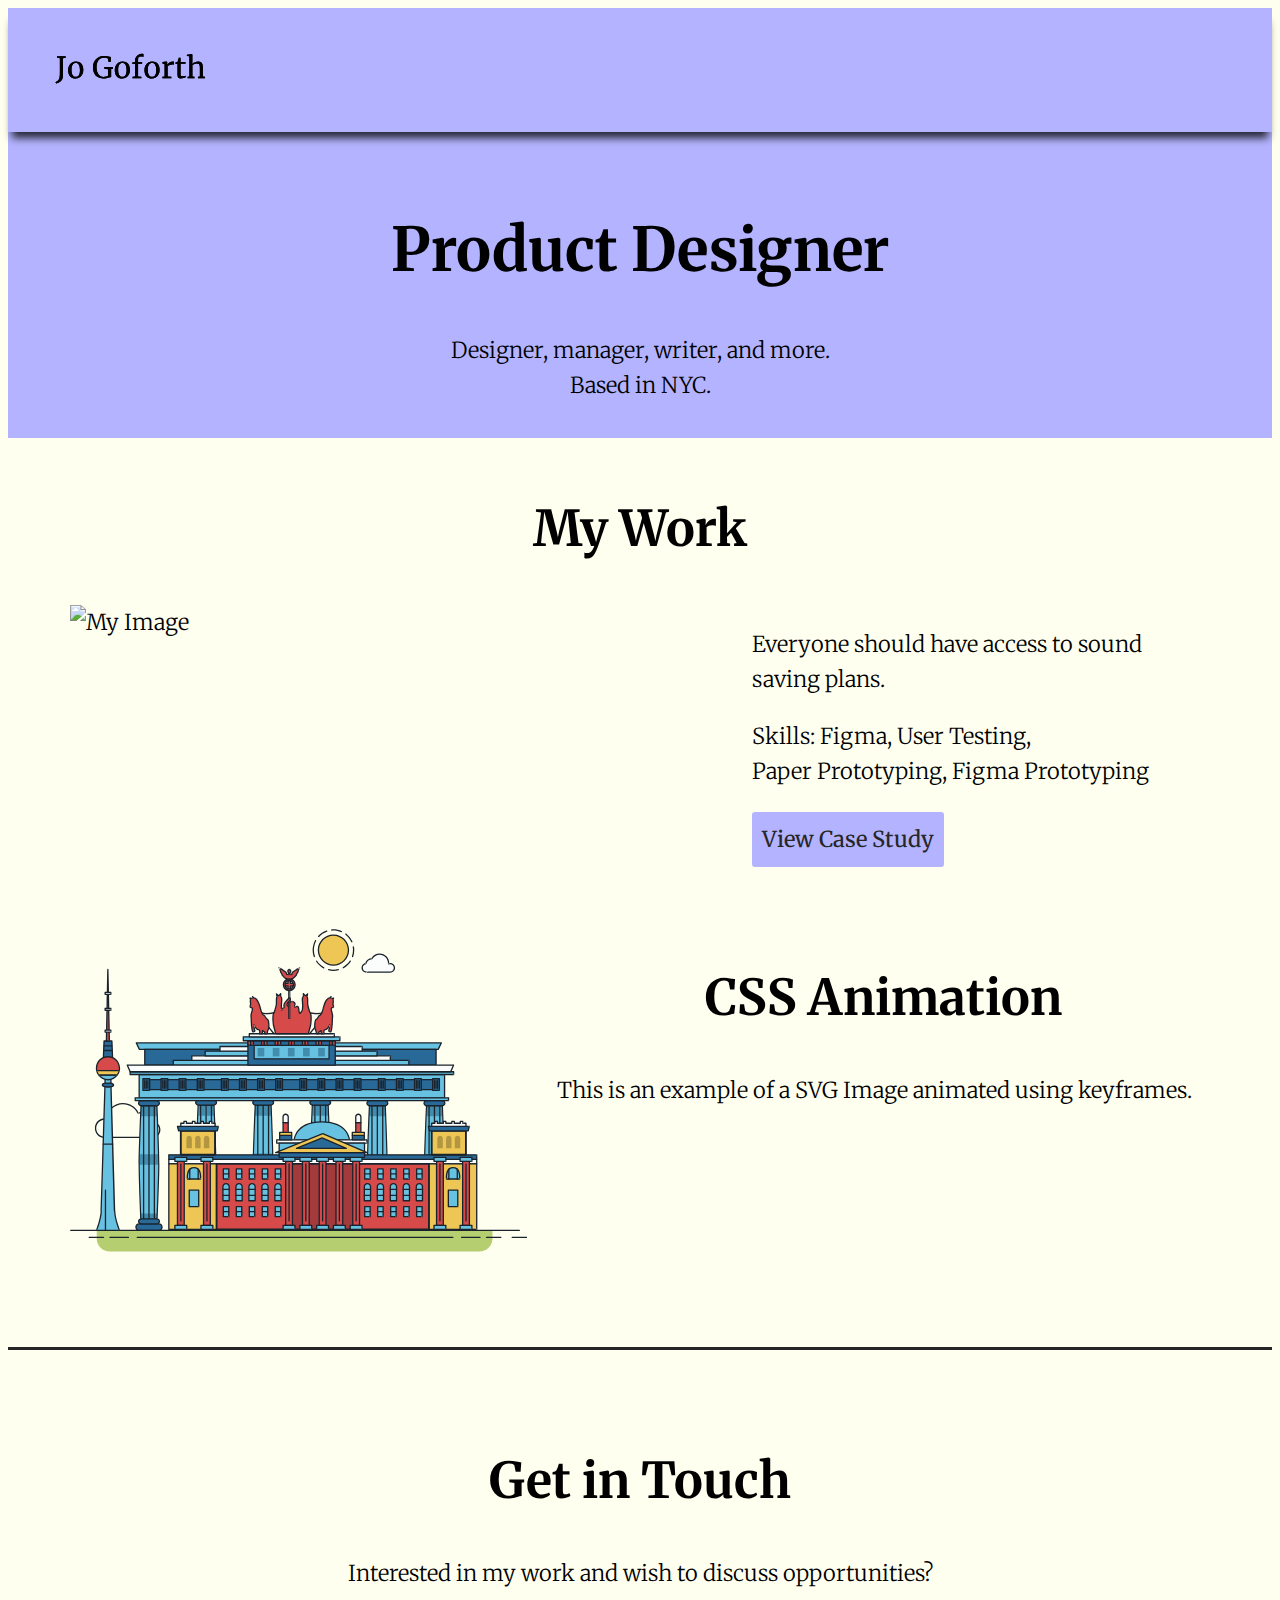
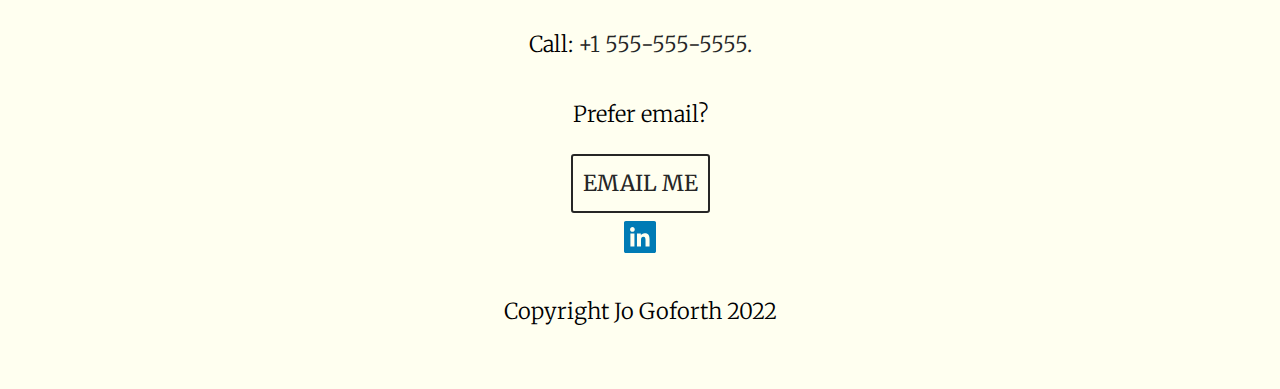
==== commit b0955862: "linting" ====
--- a/index.html
+++ b/index.html
@@ -10,7 +10,7 @@
         <meta name="viewport" content="width=device-width, initial-scale=1">
         <link rel="preconnect" href="https://fonts.googleapis.com"><link rel="preconnect" href="https://fonts.gstatic.com" crossorigin>
         <link href="https://fonts.googleapis.com/css2?family=Merriweather:ital,wght@0,300;0,400;0,700;0,900;1,300;1,400;1,700;1,900&display=swap" rel="stylesheet">
-        <link rel="stylesheet" href="https://cdnjs.cloudflare.com/ajax/libs/normalize/8.0.1/normalize.min.css" integrity="sha512-NhSC1YmyruXifcj/KFRWoC561YpHpc5Jtzgvbuzx5VozKpWvQ+4nXhPdFgmx8xqexRcpAglTj9sIBWINXa8x5w==" crossorigin="anonymous" referrerpolicy="no-referrer" />
+        <link rel="stylesheet" href="https://cdnjs.cloudflare.com/ajax/libs/normalize/8.0.1/normalize.min.css" integrity="sha512-NhSC1YmyruXifcj/KFRWoC561YpHpc5Jtzgvbuzx5VozKpWvQ+4nXhPdFgmx8xqexRcpAglTj9sIBWINXa8x5w==" crossorigin="anonymous" referrerpolicy="no-referrer">
         <script src="https://kit.fontawesome.com/6208f9d0b9.js" crossorigin="anonymous"></script>
     </head>
 
@@ -18,8 +18,7 @@
         <header>
             <div class ="container" >
             <div class="navtoggle" id="myNavtoggle">
-                <img class="logo">
-                <a href="index.html"alt="Jo Goforth name logo"> <svg xmlns="http://www.w3.org/2000/svg" width="255" height="51" viewBox="0 0 255 51" fill="none" class = "logo" >
+                <a href="index.html"> <svg xmlns="http://www.w3.org/2000/svg" width="255" height="51" viewBox="0 0 255 51" fill="none" class = "logo" >
                     <path d="M0.7 48.85C2.16667 48.4167 3.48333 47.6333 4.65 46.5C5.81667 45.4 6.66667 44.0333 7.2 42.4C7.63333 41.1333 7.91667 39.6667 8.05 38C8.18333 36.3 8.25 33.7 8.25 30.2V8L3.45 7.35V4.85H18.15V7.35L13.6 8V28.25V30.6C13.6 33.2333 13.5667 35.35 13.5 36.95C13.4333 38.55 13.2833 39.9167 13.05 41.05C12.45 43.7167 11.1333 45.9167 9.1 47.65C7.06667 49.3833 4.71667 50.4833 2.05 50.95L0.7 48.85ZM22.293 28.05C22.293 25.05 22.9096 22.45 24.143 20.25C25.3763 18.05 26.993 16.3833 28.993 15.25C31.0263 14.0833 33.193 13.5 35.493 13.5C39.693 13.5 42.843 14.8333 44.943 17.5C47.0763 20.1667 48.143 23.6667 48.143 28C48.143 31.0333 47.5263 33.65 46.293 35.85C45.0596 38.05 43.4263 39.7167 41.393 40.85C39.393 41.9833 37.243 42.55 34.943 42.55C30.743 42.55 27.5763 41.2167 25.443 38.55C23.343 35.8833 22.293 32.3833 22.293 28.05ZM35.243 39.7C37.543 39.7 39.3096 38.75 40.543 36.85C41.7763 34.95 42.393 32.1333 42.393 28.4C42.393 24.7 41.8263 21.7667 40.693 19.6C39.5596 17.4333 37.743 16.35 35.243 16.35C32.943 16.35 31.1596 17.3 29.893 19.2C28.6596 21.1 28.043 23.9167 28.043 27.65C28.043 31.35 28.6263 34.2833 29.793 36.45C30.9596 38.6167 32.7763 39.7 35.243 39.7ZM81.8281 42.55C78.2281 42.55 75.1115 41.75 72.4781 40.15C69.8781 38.55 67.8948 36.35 66.5281 33.55C65.1615 30.7167 64.4781 27.5167 64.4781 23.95C64.4781 19.85 65.2781 16.3333 66.8781 13.4C68.5115 10.4667 70.7615 8.25 73.6281 6.75C76.4948 5.21666 79.7615 4.45 83.4281 4.45C86.7948 4.45 90.6781 4.96666 95.0781 6L94.6281 14.65H91.0781L89.8781 8.65C89.4115 8.28333 88.6115 7.93333 87.4781 7.6C86.3781 7.26667 84.8948 7.1 83.0281 7.1C80.5948 7.1 78.4448 7.7 76.5781 8.9C74.7115 10.1 73.2448 11.8833 72.1781 14.25C71.1448 16.6167 70.6281 19.4833 70.6281 22.85C70.6281 25.95 71.0448 28.7833 71.8781 31.35C72.7448 33.9167 74.0448 35.9833 75.7781 37.55C77.5448 39.0833 79.6948 39.85 82.2281 39.85C83.8281 39.85 85.3448 39.6667 86.7781 39.3C88.2115 38.9 89.3115 38.3833 90.0781 37.75V26.6L83.7781 26.1V23.15H98.3781V26.1L95.4781 26.55V40C94.7448 40.0333 93.5281 40.3167 91.8281 40.85C90.0948 41.3833 88.4615 41.8 86.9281 42.1C85.3948 42.4 83.6948 42.55 81.8281 42.55ZM101.59 28.05C101.59 25.05 102.207 22.45 103.44 20.25C104.673 18.05 106.29 16.3833 108.29 15.25C110.323 14.0833 112.49 13.5 114.79 13.5C118.99 13.5 122.14 14.8333 124.24 17.5C126.373 20.1667 127.44 23.6667 127.44 28C127.44 31.0333 126.823 33.65 125.59 35.85C124.357 38.05 122.723 39.7167 120.69 40.85C118.69 41.9833 116.54 42.55 114.24 42.55C110.04 42.55 106.873 41.2167 104.74 38.55C102.64 35.8833 101.59 32.3833 101.59 28.05ZM114.54 39.7C116.84 39.7 118.607 38.75 119.84 36.85C121.073 34.95 121.69 32.1333 121.69 28.4C121.69 24.7 121.123 21.7667 119.99 19.6C118.857 17.4333 117.04 16.35 114.54 16.35C112.24 16.35 110.457 17.3 109.19 19.2C107.957 21.1 107.34 23.9167 107.34 27.65C107.34 31.35 107.923 34.2833 109.09 36.45C110.257 38.6167 112.073 39.7 114.54 39.7ZM136.01 17.55H131.31V15.25L136.01 14.3V11.95C136.01 9.88333 136.543 7.98333 137.61 6.25C138.71 4.51667 140.126 3.15 141.86 2.15C143.626 1.11666 145.493 0.599997 147.46 0.599997C148.593 0.599997 149.576 0.749997 150.41 1.05V6.05C150.11 5.78333 149.51 5.53333 148.61 5.3C147.743 5.03333 146.776 4.9 145.71 4.9C144.143 4.9 142.993 5.31667 142.26 6.15C141.56 6.95 141.21 8.35 141.21 10.35V14.3H148.11V17.55H141.21V39.15L146.76 39.55V42H131.76V39.55L136.01 39.1V17.55ZM152.029 28.05C152.029 25.05 152.646 22.45 153.879 20.25C155.113 18.05 156.729 16.3833 158.729 15.25C160.763 14.0833 162.929 13.5 165.229 13.5C169.429 13.5 172.579 14.8333 174.679 17.5C176.813 20.1667 177.879 23.6667 177.879 28C177.879 31.0333 177.263 33.65 176.029 35.85C174.796 38.05 173.163 39.7167 171.129 40.85C169.129 41.9833 166.979 42.55 164.679 42.55C160.479 42.55 157.313 41.2167 155.179 38.55C153.079 35.8833 152.029 32.3833 152.029 28.05ZM164.979 39.7C167.279 39.7 169.046 38.75 170.279 36.85C171.513 34.95 172.129 32.1333 172.129 28.4C172.129 24.7 171.563 21.7667 170.429 19.6C169.296 17.4333 167.479 16.35 164.979 16.35C162.679 16.35 160.896 17.3 159.629 19.2C158.396 21.1 157.779 23.9167 157.779 27.65C157.779 31.35 158.363 34.2833 159.529 36.45C160.696 38.6167 162.513 39.7 164.979 39.7ZM182.549 39.55L186.299 39.25V18.1L182.699 17.2V14.5L189.599 13.6H189.699L190.799 14.5V15.4L190.649 19.3H190.799C191.133 18.7333 191.733 18 192.599 17.1C193.466 16.2 194.583 15.3833 195.949 14.65C197.316 13.8833 198.799 13.5 200.399 13.5C201.066 13.5 201.616 13.5833 202.049 13.75V19.35C201.816 19.1833 201.433 19.0333 200.899 18.9C200.399 18.7333 199.833 18.65 199.199 18.65C196.433 18.65 193.866 19.5 191.499 21.2V39.2L197.849 39.6V42H182.549V39.55ZM213.9 42.5C212 42.5 210.583 42.0667 209.65 41.2C208.716 40.3333 208.25 38.85 208.25 36.75V17.55H204.65V15.3C204.816 15.2667 205.283 15.15 206.05 14.95C206.816 14.75 207.333 14.5667 207.6 14.4C208.133 14.1 208.55 13.5 208.85 12.6C209.116 11.9667 209.433 10.95 209.8 9.55C210.166 8.15 210.383 7.31666 210.45 7.05H213.4L213.5 14.25H221.85V17.55H213.5V32.9C213.5 34.8 213.55 36.1333 213.65 36.9C213.783 37.6667 214.033 38.1667 214.4 38.4C214.8 38.6333 215.466 38.75 216.4 38.75C217.3 38.75 218.283 38.6333 219.35 38.4C220.45 38.1667 221.3 37.9167 221.9 37.65L222.65 39.9C221.85 40.5 220.55 41.0833 218.75 41.65C216.983 42.2167 215.366 42.5 213.9 42.5ZM228.411 4.7L224.211 4.15V2L232.361 1.05H232.461L233.561 1.8V13.4L233.361 17.65C234.428 16.6833 235.894 15.7667 237.761 14.9C239.628 14.0333 241.511 13.6 243.411 13.6C245.511 13.6 247.144 14 248.311 14.8C249.478 15.6 250.294 16.8333 250.761 18.5C251.228 20.1333 251.461 22.35 251.461 25.15V39.1L254.961 39.55V42H243.011V39.55L246.261 39.1V25.1C246.261 23.1333 246.128 21.6 245.861 20.5C245.594 19.3667 245.094 18.5333 244.361 18C243.628 17.4333 242.528 17.15 241.061 17.15C239.861 17.15 238.578 17.45 237.211 18.05C235.844 18.65 234.644 19.35 233.611 20.15V39.1L237.061 39.55V42H225.411V39.55L228.411 39.15V4.7Z" fill="black"/>
                     <path xmlns="http://www.w3.org/2000/svg" d="M0.7 48.85C2.16667 48.4167 3.48333 47.6333 4.65 46.5C5.81667 45.4 6.66667 44.0333 7.2 42.4C7.63333 41.1333 7.91667 39.6667 8.05 38C8.18333 36.3 8.25 33.7 8.25 30.2V8L3.45 7.35V4.85H18.15V7.35L13.6 8V28.25V30.6C13.6 33.2333 13.5667 35.35 13.5 36.95C13.4333 38.55 13.2833 39.9167 13.05 41.05C12.45 43.7167 11.1333 45.9167 9.1 47.65C7.06667 49.3833 4.71667 50.4833 2.05 50.95L0.7 48.85ZM22.293 28.05C22.293 25.05 22.9096 22.45 24.143 20.25C25.3763 18.05 26.993 16.3833 28.993 15.25C31.0263 14.0833 33.193 13.5 35.493 13.5C39.693 13.5 42.843 14.8333 44.943 17.5C47.0763 20.1667 48.143 23.6667 48.143 28C48.143 31.0333 47.5263 33.65 46.293 35.85C45.0596 38.05 43.4263 39.7167 41.393 40.85C39.393 41.9833 37.243 42.55 34.943 42.55C30.743 42.55 27.5763 41.2167 25.443 38.55C23.343 35.8833 22.293 32.3833 22.293 28.05ZM35.243 39.7C37.543 39.7 39.3096 38.75 40.543 36.85C41.7763 34.95 42.393 32.1333 42.393 28.4C42.393 24.7 41.8263 21.7667 40.693 19.6C39.5596 17.4333 37.743 16.35 35.243 16.35C32.943 16.35 31.1596 17.3 29.893 19.2C28.6596 21.1 28.043 23.9167 28.043 27.65C28.043 31.35 28.6263 34.2833 29.793 36.45C30.9596 38.6167 32.7763 39.7 35.243 39.7ZM81.8281 42.55C78.2281 42.55 75.1115 41.75 72.4781 40.15C69.8781 38.55 67.8948 36.35 66.5281 33.55C65.1615 30.7167 64.4781 27.5167 64.4781 23.95C64.4781 19.85 65.2781 16.3333 66.8781 13.4C68.5115 10.4667 70.7615 8.25 73.6281 6.75C76.4948 5.21666 79.7615 4.45 83.4281 4.45C86.7948 4.45 90.6781 4.96666 95.0781 6L94.6281 14.65H91.0781L89.8781 8.65C89.4115 8.28333 88.6115 7.93333 87.4781 7.6C86.3781 7.26667 84.8948 7.1 83.0281 7.1C80.5948 7.1 78.4448 7.7 76.5781 8.9C74.7115 10.1 73.2448 11.8833 72.1781 14.25C71.1448 16.6167 70.6281 19.4833 70.6281 22.85C70.6281 25.95 71.0448 28.7833 71.8781 31.35C72.7448 33.9167 74.0448 35.9833 75.7781 37.55C77.5448 39.0833 79.6948 39.85 82.2281 39.85C83.8281 39.85 85.3448 39.6667 86.7781 39.3C88.2115 38.9 89.3115 38.3833 90.0781 37.75V26.6L83.7781 26.1V23.15H98.3781V26.1L95.4781 26.55V40C94.7448 40.0333 93.5281 40.3167 91.8281 40.85C90.0948 41.3833 88.4615 41.8 86.9281 42.1C85.3948 42.4 83.6948 42.55 81.8281 42.55ZM101.59 28.05C101.59 25.05 102.207 22.45 103.44 20.25C104.673 18.05 106.29 16.3833 108.29 15.25C110.323 14.0833 112.49 13.5 114.79 13.5C118.99 13.5 122.14 14.8333 124.24 17.5C126.373 20.1667 127.44 23.6667 127.44 28C127.44 31.0333 126.823 33.65 125.59 35.85C124.357 38.05 122.723 39.7167 120.69 40.85C118.69 41.9833 116.54 42.55 114.24 42.55C110.04 42.55 106.873 41.2167 104.74 38.55C102.64 35.8833 101.59 32.3833 101.59 28.05ZM114.54 39.7C116.84 39.7 118.607 38.75 119.84 36.85C121.073 34.95 121.69 32.1333 121.69 28.4C121.69 24.7 121.123 21.7667 119.99 19.6C118.857 17.4333 117.04 16.35 114.54 16.35C112.24 16.35 110.457 17.3 109.19 19.2C107.957 21.1 107.34 23.9167 107.34 27.65C107.34 31.35 107.923 34.2833 109.09 36.45C110.257 38.6167 112.073 39.7 114.54 39.7ZM136.01 17.55H131.31V15.25L136.01 14.3V11.95C136.01 9.88333 136.543 7.98333 137.61 6.25C138.71 4.51667 140.126 3.15 141.86 2.15C143.626 1.11666 145.493 0.599997 147.46 0.599997C148.593 0.599997 149.576 0.749997 150.41 1.05V6.05C150.11 5.78333 149.51 5.53333 148.61 5.3C147.743 5.03333 146.776 4.9 145.71 4.9C144.143 4.9 142.993 5.31667 142.26 6.15C141.56 6.95 141.21 8.35 141.21 10.35V14.3H148.11V17.55H141.21V39.15L146.76 39.55V42H131.76V39.55L136.01 39.1V17.55ZM152.029 28.05C152.029 25.05 152.646 22.45 153.879 20.25C155.113 18.05 156.729 16.3833 158.729 15.25C160.763 14.0833 162.929 13.5 165.229 13.5C169.429 13.5 172.579 14.8333 174.679 17.5C176.813 20.1667 177.879 23.6667 177.879 28C177.879 31.0333 177.263 33.65 176.029 35.85C174.796 38.05 173.163 39.7167 171.129 40.85C169.129 41.9833 166.979 42.55 164.679 42.55C160.479 42.55 157.313 41.2167 155.179 38.55C153.079 35.8833 152.029 32.3833 152.029 28.05ZM164.979 39.7C167.279 39.7 169.046 38.75 170.279 36.85C171.513 34.95 172.129 32.1333 172.129 28.4C172.129 24.7 171.563 21.7667 170.429 19.6C169.296 17.4333 167.479 16.35 164.979 16.35C162.679 16.35 160.896 17.3 159.629 19.2C158.396 21.1 157.779 23.9167 157.779 27.65C157.779 31.35 158.363 34.2833 159.529 36.45C160.696 38.6167 162.513 39.7 164.979 39.7ZM182.549 39.55L186.299 39.25V18.1L182.699 17.2V14.5L189.599 13.6H189.699L190.799 14.5V15.4L190.649 19.3H190.799C191.133 18.7333 191.733 18 192.599 17.1C193.466 16.2 194.583 15.3833 195.949 14.65C197.316 13.8833 198.799 13.5 200.399 13.5C201.066 13.5 201.616 13.5833 202.049 13.75V19.35C201.816 19.1833 201.433 19.0333 200.899 18.9C200.399 18.7333 199.833 18.65 199.199 18.65C196.433 18.65 193.866 19.5 191.499 21.2V39.2L197.849 39.6V42H182.549V39.55ZM213.9 42.5C212 42.5 210.583 42.0667 209.65 41.2C208.716 40.3333 208.25 38.85 208.25 36.75V17.55H204.65V15.3C204.816 15.2667 205.283 15.15 206.05 14.95C206.816 14.75 207.333 14.5667 207.6 14.4C208.133 14.1 208.55 13.5 208.85 12.6C209.116 11.9667 209.433 10.95 209.8 9.55C210.166 8.15 210.383 7.31666 210.45 7.05H213.4L213.5 14.25H221.85V17.55H213.5V32.9C213.5 34.8 213.55 36.1333 213.65 36.9C213.783 37.6667 214.033 38.1667 214.4 38.4C214.8 38.6333 215.466 38.75 216.4 38.75C217.3 38.75 218.283 38.6333 219.35 38.4C220.45 38.1667 221.3 37.9167 221.9 37.65L222.65 39.9C221.85 40.5 220.55 41.0833 218.75 41.65C216.983 42.2167 215.366 42.5 213.9 42.5ZM228.411 4.7L224.211 4.15V2L232.361 1.05H232.461L233.561 1.8V13.4L233.361 17.65C234.428 16.6833 235.894 15.7667 237.761 14.9C239.628 14.0333 241.511 13.6 243.411 13.6C245.511 13.6 247.144 14 248.311 14.8C249.478 15.6 250.294 16.8333 250.761 18.5C251.228 20.1333 251.461 22.35 251.461 25.15V39.1L254.961 39.55V42H243.011V39.55L246.261 39.1V25.1C246.261 23.1333 246.128 21.6 245.861 20.5C245.594 19.3667 245.094 18.5333 244.361 18C243.628 17.4333 242.528 17.15 241.061 17.15C239.861 17.15 238.578 17.45 237.211 18.05C235.844 18.65 234.644 19.35 233.611 20.15V39.1L237.061 39.55V42H225.411V39.55L228.411 39.15V4.7Z" fill="black"/></svg>
                     </a>
@@ -711,7 +710,7 @@
     <a href="https://www.linkedin.com/in/jo-goforth-458111229/" target="_blank">
     <svg width="48px" height="48px" viewBox="0 0 48 48" version="1.1" xmlns="http://www.w3.org/2000/svg" xmlns:xlink="http://www.w3.org/1999/xlink">
         <title>Linkedin</title>
-        <g id="Icon/Social/linkedin-color" stroke="none" stroke-width="1" fill="none" fill-rule="evenodd">
+        <g id="Icon/Social/linkedin_color" stroke="none" stroke-width="1" fill="none" fill-rule="evenodd">
             <path d="M20.9716667,33.5527338 L25.001,33.5527338 L25.001,27.1328007 C25.001,25.439485 25.3213333,23.7988354 27.4206667,23.7988354 C29.491,23.7988354 29.517,25.7351486 29.517,27.2404662 L29.517,33.5527338 L33.5506667,33.5527338 L33.5506667,26.4341413 C33.5506667,22.9381777 32.796,20.2505391 28.711,20.2505391 C26.7483333,20.2505391 25.432,21.3265278 24.8943333,22.3471839 L24.839,22.3471839 L24.839,20.5725357 L20.9716667,20.5725357 L20.9716667,33.5527338 Z M16.423,14.1202696 C15.1273333,14.1202696 14.0823333,15.1682587 14.0823333,16.4595785 C14.0823333,17.7508984 15.1273333,18.7992208 16.423,18.7992208 C17.7133333,18.7992208 18.761,17.7508984 18.761,16.4595785 C18.761,15.1682587 17.7133333,14.1202696 16.423,14.1202696 L16.423,14.1202696 Z M14.4026667,33.5527338 L18.4406667,33.5527338 L18.4406667,20.5725357 L14.4026667,20.5725357 L14.4026667,33.5527338 Z M9.76633333,40 C8.79033333,40 8,39.2090082 8,38.2336851 L8,9.76631493 C8,8.79065843 8.79033333,8 9.76633333,8 L38.234,8 C39.2093333,8 40,8.79065843 40,9.76631493 L40,38.2336851 C40,39.2090082 39.2093333,40 38.234,40 L9.76633333,40 Z" id="Shape" fill="#007BB5"></path>
         </g>
     </svg>
@@ -720,6 +719,7 @@
     <div>
     <p>Copyright Jo Goforth 2022</p>
     </div>
+    </div>
 </footer>
 <script
   src="https://code.jquery.com/jquery-3.6.3.min.js"
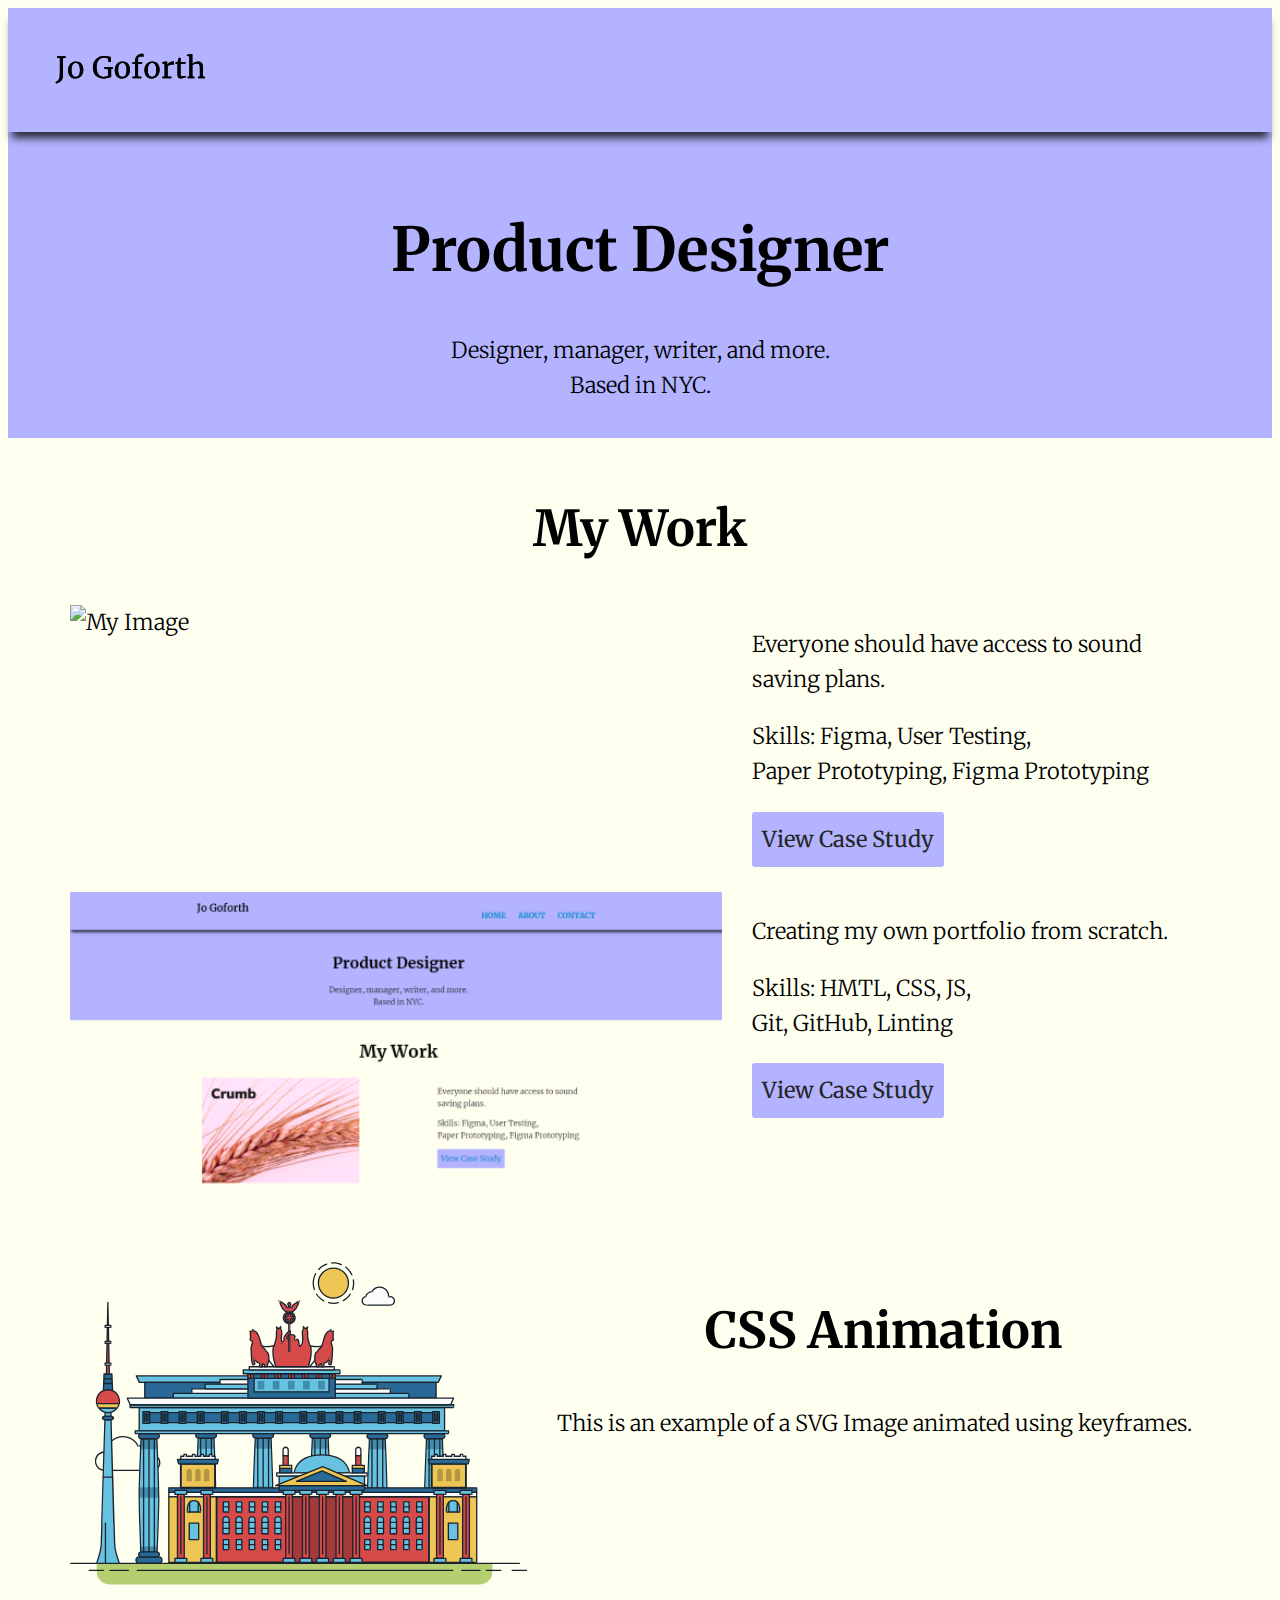
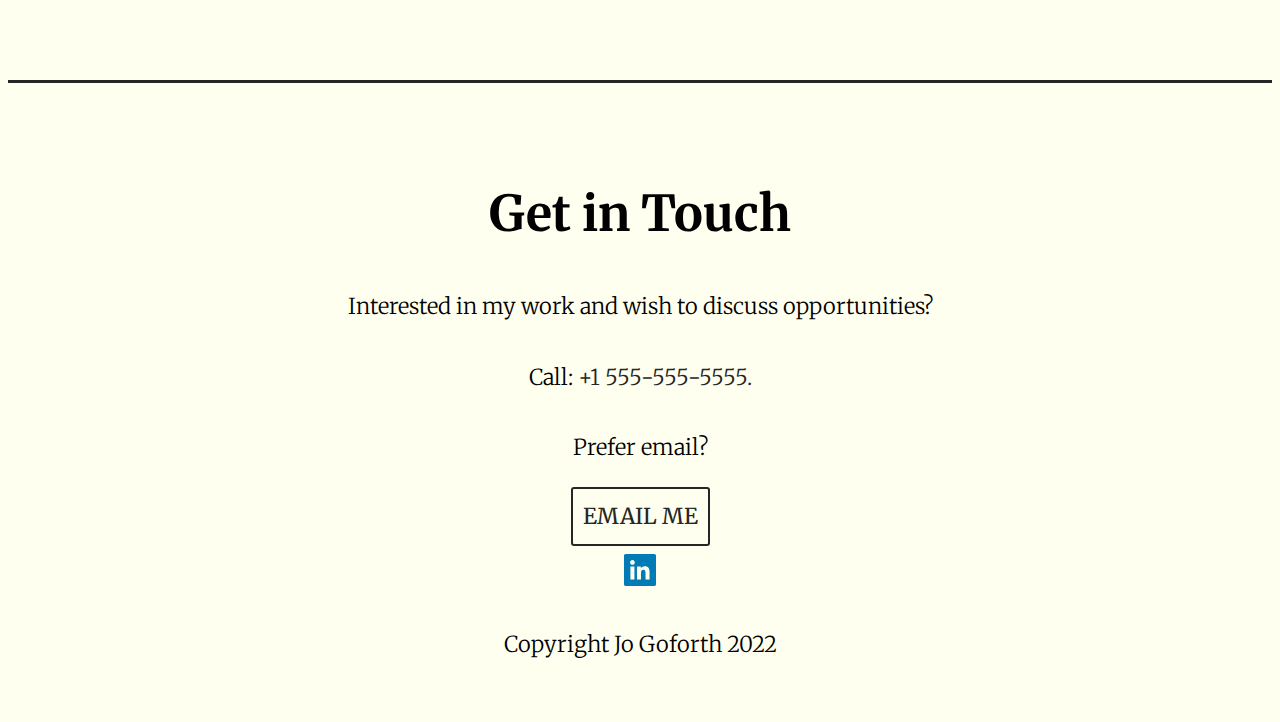
==== commit 568bdbfc: "Case Study Page" ====
--- a/index.html
+++ b/index.html
@@ -56,6 +56,19 @@
 <p>Everyone should have access to sound<br>saving plans.</p>
 <p> Skills: Figma, User Testing, <br> Paper Prototyping, Figma Prototyping</p>
 <a href="crumb.html" class="button">View Case Study</a>
+</div> <!--end col-->
+</div> <!--end row-->
+
+<div class="row">
+    <div class="col-md-6 col-lg-7">
+<picture> <source srcset="img/desktop.png" media="(max-width:767px)">
+<img src="img/desktop.png" alt="Image of desktop homepage">
+</picture>
+</div> <!--end col-->
+<div class="column col-mid-6 col-lg-5">
+<p>Creating my own portfolio from scratch.</p>
+<p> Skills: HMTL, CSS, JS, <br> Git, GitHub, Linting</p>
+<a href="case_study.html" class="button">View Case Study</a>
 </div> <!--end col-->
 </div> <!--end row-->
 
@@ -710,7 +723,7 @@
     <a href="https://www.linkedin.com/in/jo-goforth-458111229/" target="_blank">
     <svg width="48px" height="48px" viewBox="0 0 48 48" version="1.1" xmlns="http://www.w3.org/2000/svg" xmlns:xlink="http://www.w3.org/1999/xlink">
         <title>Linkedin</title>
-        <g id="Icon/Social/linkedin_color" stroke="none" stroke-width="1" fill="none" fill-rule="evenodd">
+        <g id="linkedin_color" stroke="none" stroke-width="1" fill="none" fill-rule="evenodd">
             <path d="M20.9716667,33.5527338 L25.001,33.5527338 L25.001,27.1328007 C25.001,25.439485 25.3213333,23.7988354 27.4206667,23.7988354 C29.491,23.7988354 29.517,25.7351486 29.517,27.2404662 L29.517,33.5527338 L33.5506667,33.5527338 L33.5506667,26.4341413 C33.5506667,22.9381777 32.796,20.2505391 28.711,20.2505391 C26.7483333,20.2505391 25.432,21.3265278 24.8943333,22.3471839 L24.839,22.3471839 L24.839,20.5725357 L20.9716667,20.5725357 L20.9716667,33.5527338 Z M16.423,14.1202696 C15.1273333,14.1202696 14.0823333,15.1682587 14.0823333,16.4595785 C14.0823333,17.7508984 15.1273333,18.7992208 16.423,18.7992208 C17.7133333,18.7992208 18.761,17.7508984 18.761,16.4595785 C18.761,15.1682587 17.7133333,14.1202696 16.423,14.1202696 L16.423,14.1202696 Z M14.4026667,33.5527338 L18.4406667,33.5527338 L18.4406667,20.5725357 L14.4026667,20.5725357 L14.4026667,33.5527338 Z M9.76633333,40 C8.79033333,40 8,39.2090082 8,38.2336851 L8,9.76631493 C8,8.79065843 8.79033333,8 9.76633333,8 L38.234,8 C39.2093333,8 40,8.79065843 40,9.76631493 L40,38.2336851 C40,39.2090082 39.2093333,40 38.234,40 L9.76633333,40 Z" id="Shape" fill="#007BB5"></path>
         </g>
     </svg>
